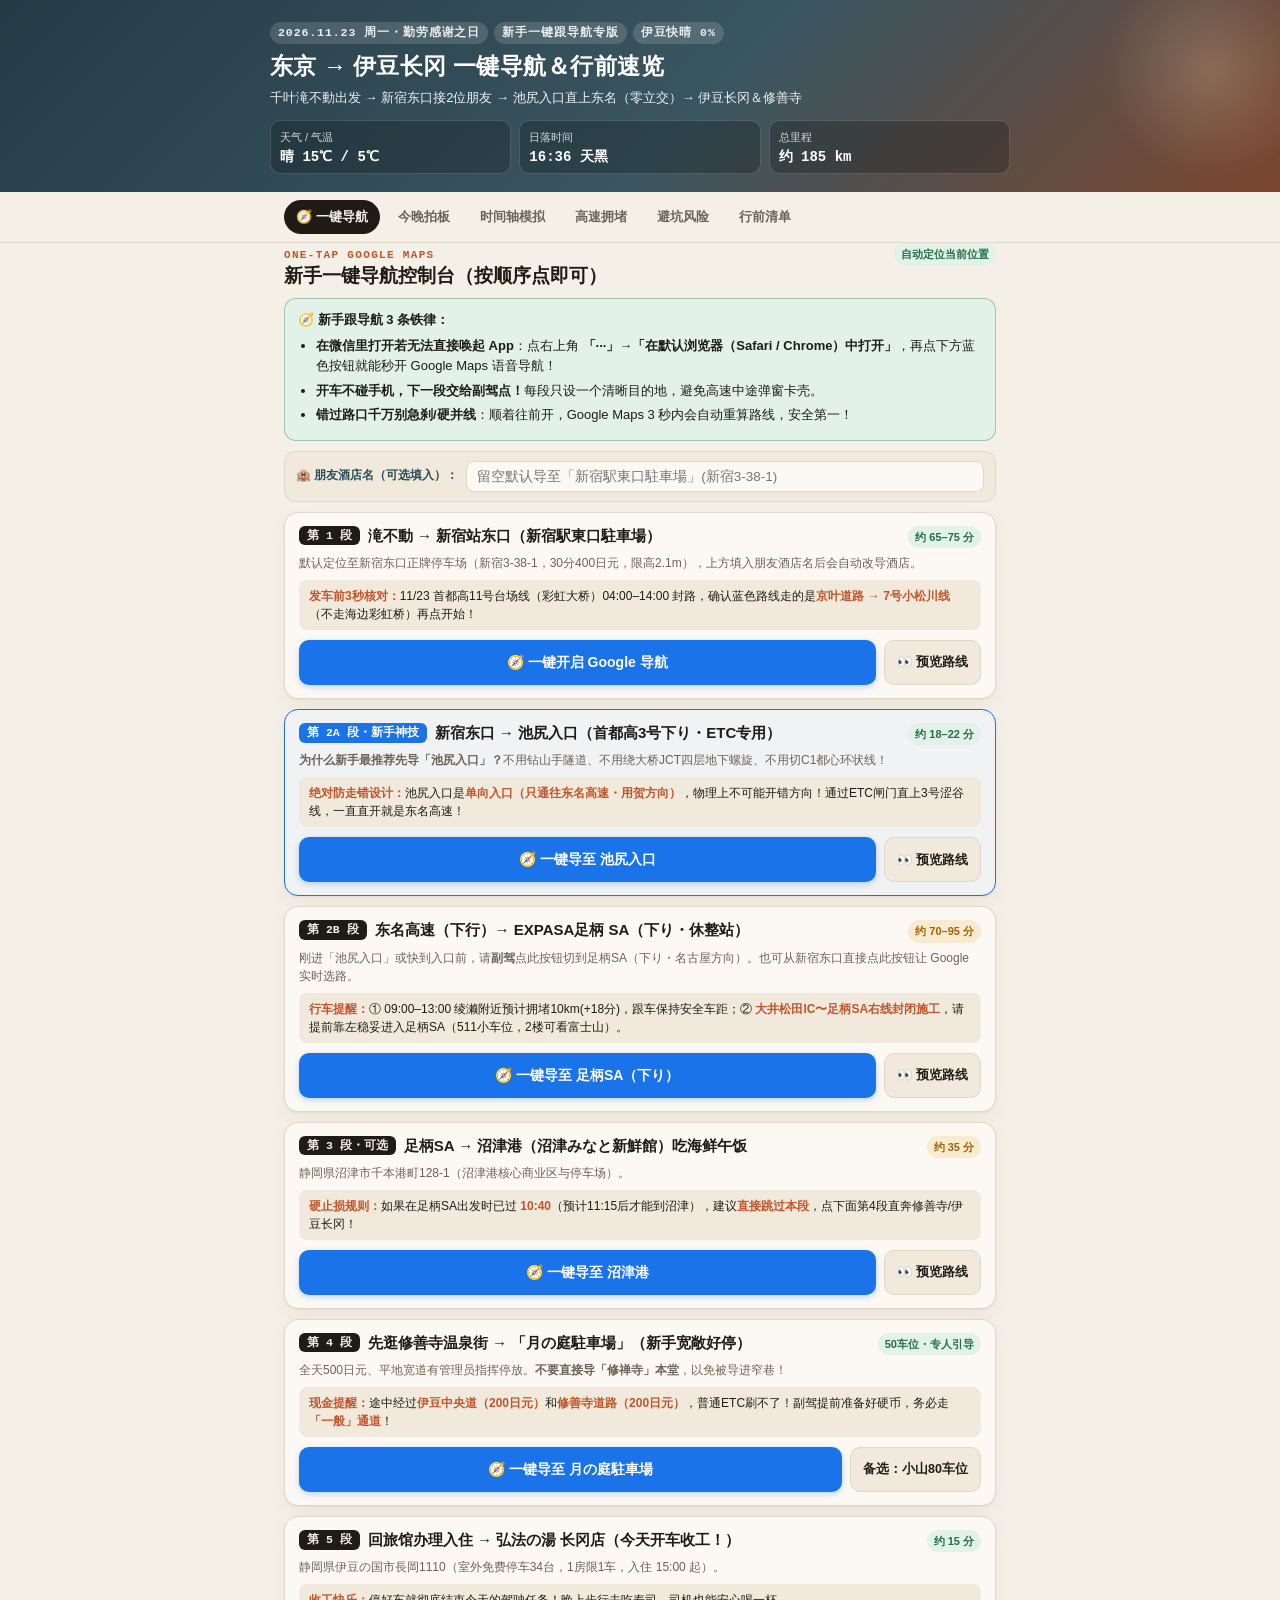
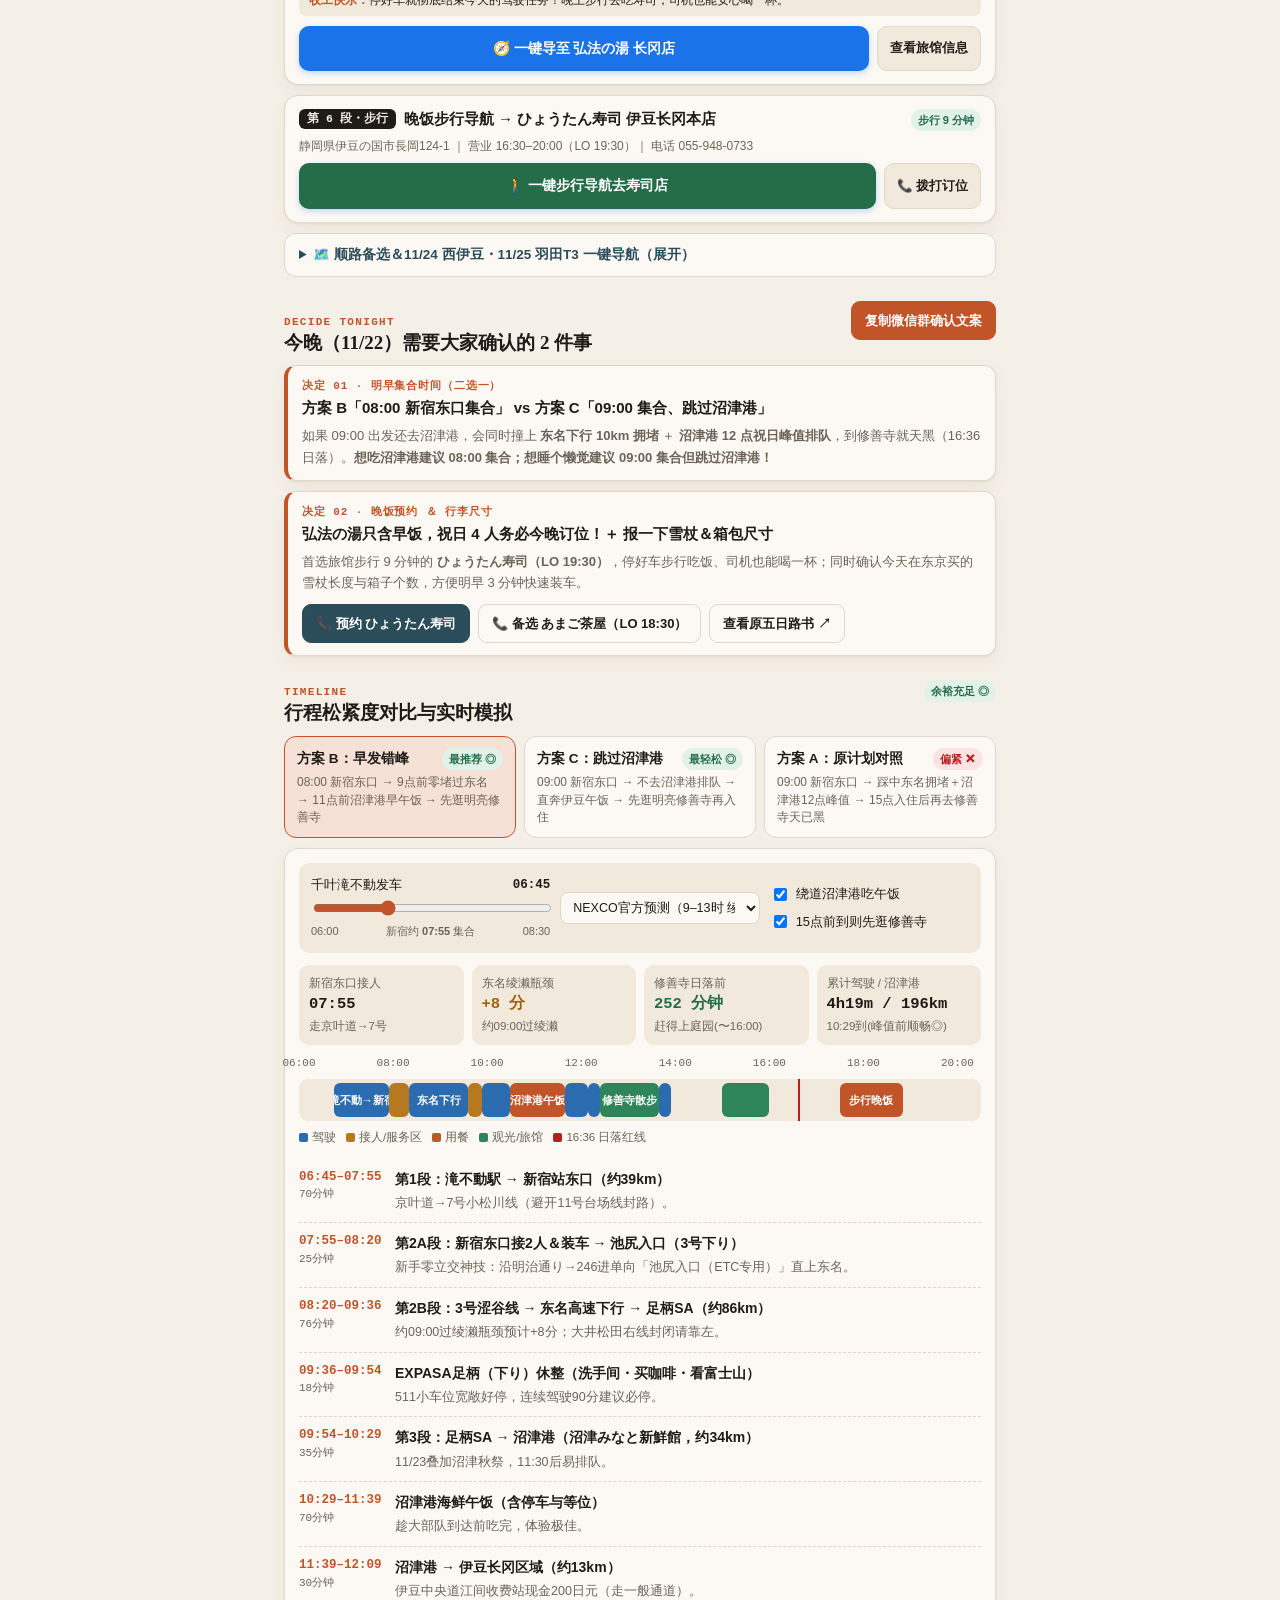
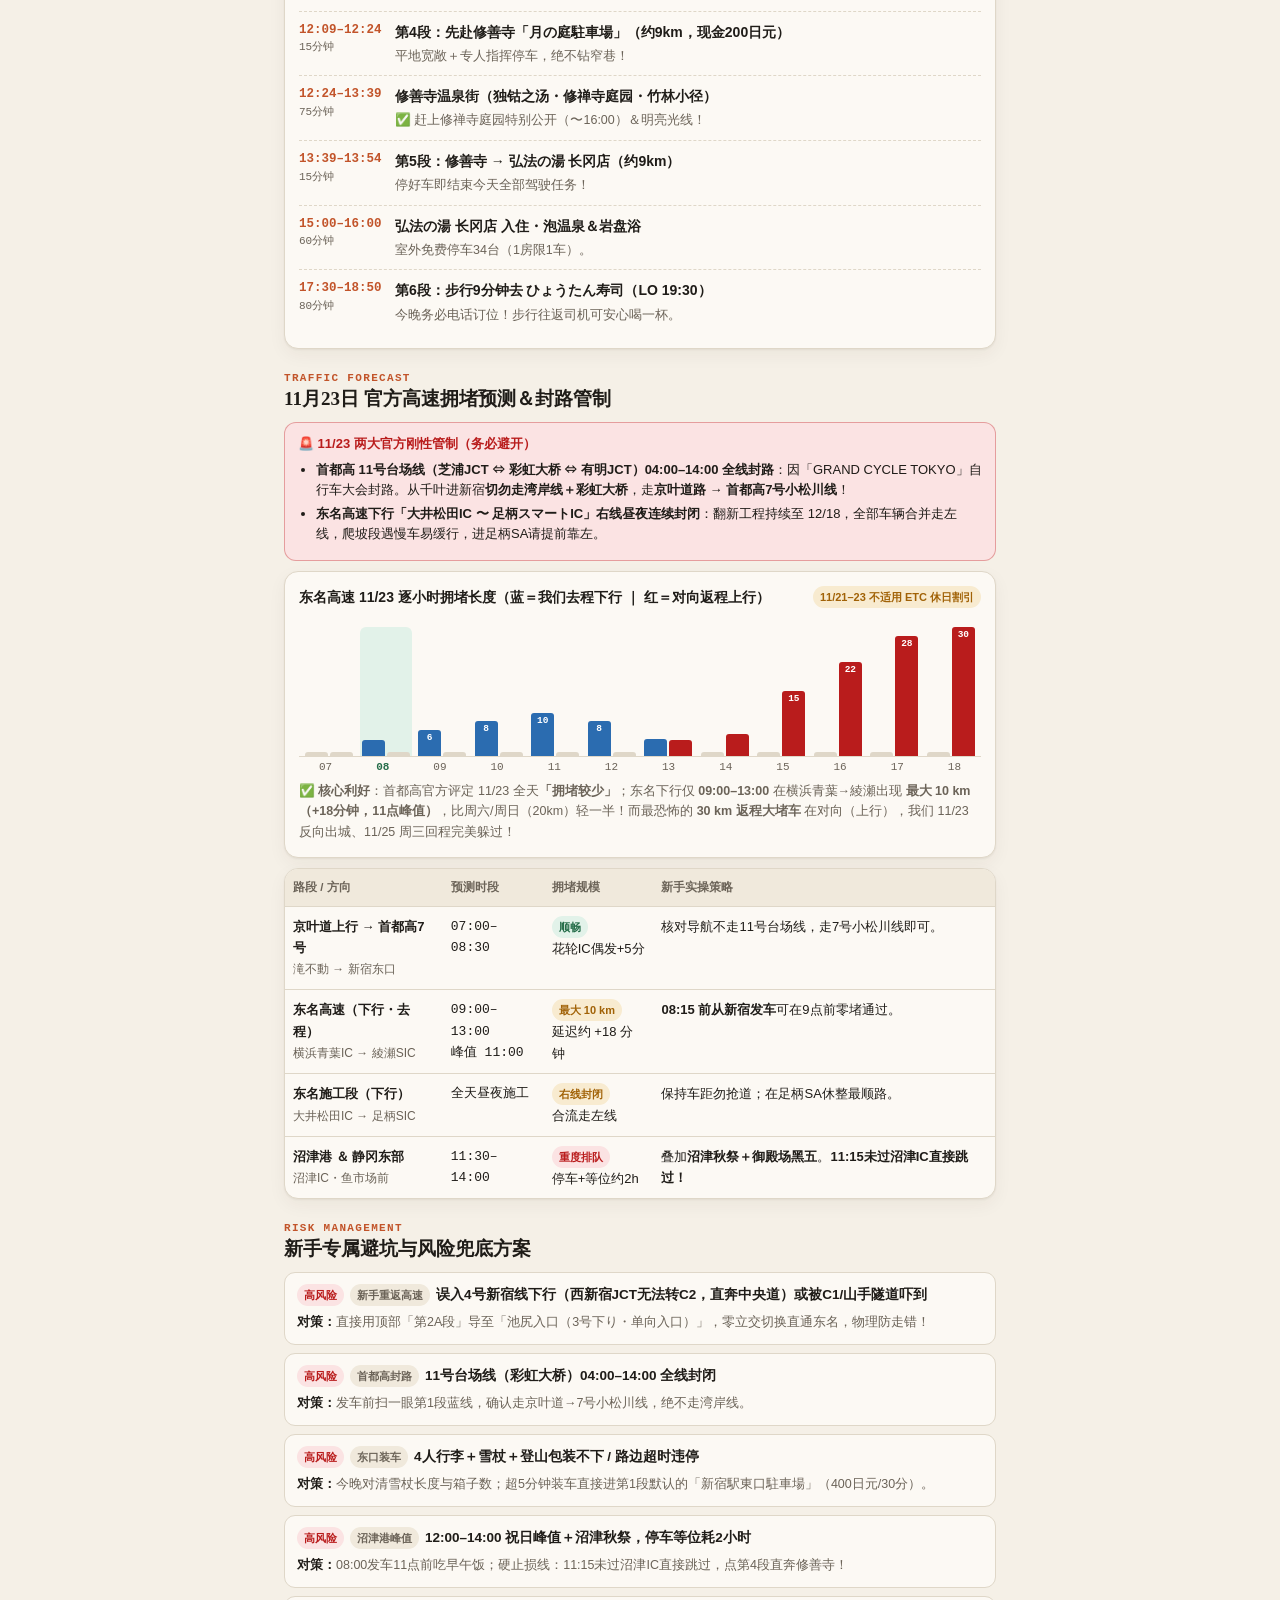
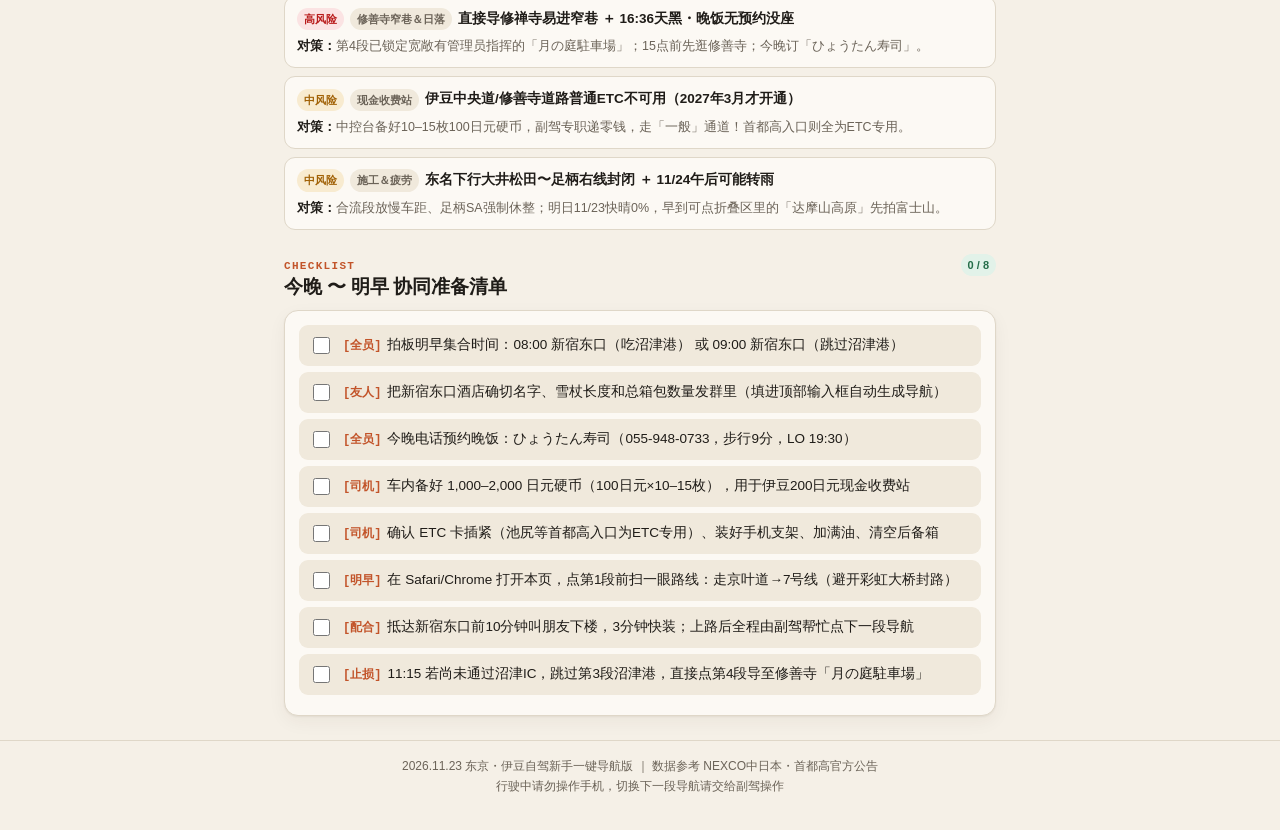
==== index.html @ ba32696e "Set absolute OG URLs for GitHub Pages WeChat link previews" ====
<!doctype html>
<html lang="zh-CN">
<head>
<meta charset="utf-8">
<meta name="viewport" content="width=device-width, initial-scale=1, viewport-fit=cover">
<meta name="robots" content="noindex, nofollow">
<meta name="theme-color" content="#f5f0e7" media="(prefers-color-scheme: light)">
<meta name="theme-color" content="#161513" media="(prefers-color-scheme: dark)">
<title>11/23 伊豆自驾一键导航＆行前速览｜新手跟导航专版</title>
<meta name="description" content="11月23日（周一・祝）千叶→新宿东口接人→伊豆长冈/修善寺。新手按顺序一键唤起Google Maps语音导航，含NEXCO拥堵预测与首都高封路避坑。">
<meta property="og:type" content="website">
<meta property="og:title" content="11/23 伊豆自驾一键导航＆行前速览｜新手专版">
<meta property="og:description" content="按顺序点即可一键启动 Google Maps 导航！含明日快晴0%预报、东名下行拥堵预测、首都高11号线封路预警。">
<meta property="og:image" content="og-cover.png">
<style>
:root{
  --paper:#f5f0e7; --card:#fcf9f4; --card2:#f0e9dc; --ink:#1f1c18; --soft:#6b6358; --line:#dfd7c8;
  --accent:#c2542a; --accent-soft:#f5e1d6; --indigo:#2b4c59; --indigo-soft:#dde8ec;
  --nav:#1a73e8; --nav-dark:#1558b0;
  --ok:#256d49; --ok-bg:#e2f2e9; --warn:#a16207; --warn-bg:#f8ebd0; --err:#b91c1c; --err-bg:#fbe3e3;
  --shadow:0 1px 2px rgba(55,40,18,.06),0 6px 18px rgba(55,40,18,.05);
  --serif:"Noto Serif CJK SC","Songti SC","STSong",Georgia,serif;
  --sans:-apple-system,BlinkMacSystemFont,"PingFang SC","Noto Sans CJK SC","Hiragino Sans GB","Microsoft YaHei",sans-serif;
  --mono:ui-monospace,"SF Mono",Menlo,Consolas,monospace;
}
@media (prefers-color-scheme:dark){
  :root{
    --paper:#151412; --card:#1f1d1a; --card2:#282520; --ink:#ede7db; --soft:#a59d90; --line:#35312b;
    --accent:#e57c52; --accent-soft:#3b271e; --indigo:#8fb7c7; --indigo-soft:#1f2e34;
    --nav:#4a90f2; --nav-dark:#2f74d0;
    --ok:#52b788; --ok-bg:#1b3326; --warn:#e6b655; --warn-bg:#382b12; --err:#f07171; --err-bg:#3a1d1d;
    --shadow:0 2px 10px rgba(0,0,0,.35);
  }
}
*{box-sizing:border-box}
html{scroll-behavior:smooth;-webkit-text-size-adjust:100%}
body{margin:0;background:var(--paper);color:var(--ink);font:15px/1.65 var(--sans);overflow-x:hidden;-webkit-font-smoothing:antialiased}
a{color:var(--accent);text-decoration:none}
button{font:inherit;color:inherit}
.wx-thumb{position:absolute;width:1px;height:1px;opacity:0;pointer-events:none}
.wrap{max-width:740px;margin:0 auto;padding:0 14px}

/* Hero */
.hero{background:linear-gradient(135deg,#243b46 0%,#3a5661 55%,#7c452d 100%);color:#fff;padding:22px 16px 18px;position:relative;overflow:hidden}
.hero::after{content:"";position:absolute;right:-40px;top:-40px;width:220px;height:220px;border-radius:50%;background:radial-gradient(circle,rgba(255,220,185,.22),transparent 70%);pointer-events:none}
.hero .wrap{position:relative;z-index:1;padding:0}
.kicker{font:600 11.5px/1.2 var(--mono);letter-spacing:.08em;opacity:.9;display:flex;flex-wrap:wrap;gap:6px;margin-bottom:8px}
.kicker span{background:rgba(255,255,255,.16);padding:4px 8px;border-radius:99px}
.hero h1{margin:0;font:600 23px/1.28 var(--serif);letter-spacing:.02em}
.hero .sub{margin:7px 0 0;font-size:13px;opacity:.92;line-height:1.5}
.hero-stats{display:grid;grid-template-columns:repeat(3,1fr);gap:8px;margin-top:12px}
.hstat{background:rgba(0,0,0,.22);border:1px solid rgba(255,255,255,.16);border-radius:10px;padding:7px 9px}
.hstat .l{font-size:11px;opacity:.8}
.hstat .v{font:700 14px/1.3 var(--mono);margin-top:2px}

/* Sticky nav */
nav{position:sticky;top:0;z-index:30;background:var(--paper);background:color-mix(in srgb,var(--paper) 92%,transparent);backdrop-filter:blur(10px);-webkit-backdrop-filter:blur(10px);border-bottom:1px solid var(--line)}
nav .wrap{display:flex;gap:6px;overflow-x:auto;padding:8px 14px;scrollbar-width:none}
nav .wrap::-webkit-scrollbar{display:none}
nav a{flex:none;font-size:13px;font-weight:600;color:var(--soft);padding:6px 12px;border-radius:99px;white-space:nowrap}
nav a.on{background:var(--ink);color:var(--paper)}

main{padding:16px 0 40px}
section{margin-bottom:24px;scroll-margin-top:58px}
.sec-head{display:flex;align-items:baseline;justify-content:space-between;gap:8px;margin:0 0 10px;flex-wrap:wrap}
.sec-k{font:700 11px/1 var(--mono);letter-spacing:.12em;color:var(--accent);text-transform:uppercase}
h2{margin:3px 0 0;font:600 19px/1.3 var(--serif)}
.card{background:var(--card);border:1px solid var(--line);border-radius:14px;padding:14px;box-shadow:var(--shadow)}
.card+.card{margin-top:10px}

/* Alert banners */
.alert{border-radius:12px;padding:11px 13px;font-size:13px;border:1px solid;line-height:1.55}
.alert.err{background:var(--err-bg);border-color:color-mix(in srgb,var(--err) 35%,transparent)}
.alert.err b.t{color:var(--err)}
.alert.ok{background:var(--ok-bg);border-color:color-mix(in srgb,var(--ok) 35%,transparent)}
.alert.warn{background:var(--warn-bg);border-color:color-mix(in srgb,var(--warn) 35%,transparent)}
.alert ul{margin:6px 0 0;padding-left:18px}
.alert li{margin:4px 0}

/* Novice Navigation Console */
.hotel-bar{display:flex;gap:8px;align-items:center;background:var(--card2);border:1px solid var(--line);border-radius:11px;padding:9px 11px;margin-bottom:10px;flex-wrap:wrap}
.hotel-bar label{font-size:12px;font-weight:700;color:var(--indigo);white-space:nowrap}
.hotel-bar input{flex:1;min-width:170px;padding:7px 10px;border-radius:8px;border:1px solid var(--line);background:var(--card);color:var(--ink);font-size:13.5px}
.nav-card{background:var(--card);border:1.5px solid var(--line);border-radius:14px;padding:13px 14px;margin-bottom:10px;box-shadow:var(--shadow)}
.nav-card.highlight{border-color:var(--nav);background:color-mix(in srgb,var(--nav) 5%,var(--card))}
.nav-top{display:flex;align-items:flex-start;justify-content:space-between;gap:8px;margin-bottom:6px}
.nav-step{display:inline-flex;align-items:center;justify-content:center;font:700 11.5px/1 var(--mono);padding:4px 8px;border-radius:6px;background:var(--ink);color:var(--paper);flex-shrink:0}
.nav-step.blue{background:var(--nav);color:#fff}
.nav-title{font-weight:700;font-size:15px;line-height:1.35;flex:1}
.nav-meta{font-size:12px;color:var(--soft);margin:2px 0 8px;line-height:1.5}
.nav-tip{font-size:12px;background:var(--card2);border-radius:8px;padding:7px 10px;margin-bottom:10px;color:var(--ink);line-height:1.5}
.nav-tip b{color:var(--accent)}
.nav-actions{display:grid;grid-template-columns:1fr auto;gap:8px}
.gbtn{display:flex;align-items:center;justify-content:center;gap:6px;padding:11px 14px;border-radius:10px;font-size:14px;font-weight:700;background:var(--nav);color:#fff;text-align:center;box-shadow:0 2px 6px rgba(26,115,232,.28)}
.gbtn:active{background:var(--nav-dark)}
.gbtn.walk{background:var(--ok)}
.pview{display:flex;align-items:center;justify-content:center;padding:11px 12px;border-radius:10px;font-size:12.5px;font-weight:600;border:1px solid var(--line);background:var(--card2);color:var(--ink);white-space:nowrap}
details.more-nav{background:var(--card);border:1px solid var(--line);border-radius:12px;padding:10px 14px;margin-top:8px}
details.more-nav summary{font-weight:700;font-size:13.5px;cursor:pointer;color:var(--indigo)}
.mini-nav-list{display:grid;gap:8px;margin-top:10px}
.mini-nav{display:flex;align-items:center;justify-content:space-between;gap:10px;padding:9px 10px;border-radius:9px;background:var(--card2);font-size:13px}
.mini-nav a{flex-shrink:0;padding:6px 11px;border-radius:8px;background:var(--nav);color:#fff;font-size:12px;font-weight:700}

/* Decision box */
.decision-grid{display:grid;gap:10px}
.dec-item{background:var(--card);border:1px solid var(--line);border-left:4px solid var(--accent);border-radius:12px;padding:12px 14px;box-shadow:var(--shadow)}
.dec-item .num{font:700 11px var(--mono);color:var(--accent);letter-spacing:.08em}
.dec-item h3{margin:3px 0 4px;font-size:15px}
.dec-item p{margin:0;font-size:13px;color:var(--soft)}

/* Preset switcher */
.presets{display:grid;grid-template-columns:1fr;gap:8px;margin-bottom:10px}
@media(min-width:600px){.presets{grid-template-columns:repeat(3,1fr)}}
.pbtn{text-align:left;background:var(--card);border:1.5px solid var(--line);border-radius:12px;padding:11px 12px;cursor:pointer;transition:.15s}
.pbtn.on{border-color:var(--accent);background:var(--accent-soft)}
.pbtn .top{display:flex;justify-content:space-between;align-items:center;gap:6px;margin-bottom:4px}
.pbtn .name{font-weight:700;font-size:13.5px}
.tag{display:inline-block;font-size:11px;font-weight:600;padding:2px 7px;border-radius:99px;white-space:nowrap}
.tag.ok{background:var(--ok-bg);color:var(--ok)}
.tag.warn{background:var(--warn-bg);color:var(--warn)}
.tag.err{background:var(--err-bg);color:var(--err)}
.pbtn .desc{font-size:12px;color:var(--soft);line-height:1.45}

/* Controls */
.ctrl{display:grid;grid-template-columns:1fr;gap:10px;padding:12px;background:var(--card2);border-radius:11px;margin-bottom:12px;font-size:13px}
@media(min-width:600px){.ctrl{grid-template-columns:1.2fr 1fr 1fr;align-items:center}}
.ctrl label{display:flex;align-items:center;gap:6px;cursor:pointer}
.ctrl input[type=range]{width:100%;accent-color:var(--accent);margin-top:4px}
.ctrl select{width:100%;padding:7px 8px;border-radius:8px;border:1px solid var(--line);background:var(--card);color:var(--ink);font-size:12.5px}
.ctrl-row{display:flex;justify-content:space-between;align-items:center;font-size:12.5px}
.mono{font-family:var(--mono)}

/* KPI row */
.kpis{display:grid;grid-template-columns:repeat(2,1fr);gap:8px;margin-bottom:12px}
@media(min-width:600px){.kpis{grid-template-columns:repeat(4,1fr)}}
.kpi{background:var(--card2);border-radius:10px;padding:9px 10px}
.kpi .kl{font-size:11.5px;color:var(--soft)}
.kpi .kv{font:700 15.5px/1.3 var(--mono);margin-top:2px}
.kpi .ks{font-size:11.5px;color:var(--soft);margin-top:2px}

/* Gantt */
.gantt-wrap{margin:10px 0 12px}
.gantt-axis{position:relative;height:18px;font:11px var(--mono);color:var(--soft);margin-bottom:4px}
.gantt-track{position:relative;height:42px;border-radius:9px;background:var(--card2);overflow:hidden}
.gseg{position:absolute;top:4px;bottom:4px;border-radius:6px;color:#fff;font-size:11px;font-weight:600;display:flex;align-items:center;justify-content:center;padding:0 4px;white-space:nowrap;overflow:hidden;text-overflow:ellipsis}
.gline{position:absolute;top:0;bottom:0;width:2px;background:var(--err);z-index:5}
.legend{display:flex;flex-wrap:wrap;gap:10px;font-size:11.5px;color:var(--soft);margin-top:7px}
.legend span{display:inline-flex;align-items:center;gap:4px}
.dot{width:9px;height:9px;border-radius:2px;display:inline-block}

/* Timeline list */
.tl{list-style:none;margin:0;padding:0}
.tl li{display:grid;grid-template-columns:86px 1fr;gap:10px;padding:9px 0;border-bottom:1px dashed var(--line)}
.tl li:last-child{border-bottom:0}
.tl .tm{font:600 12.5px/1.5 var(--mono);color:var(--accent)}
.tl .tm i{display:block;font-style:normal;font-size:11px;color:var(--soft);font-weight:400}
.tl .ti{font-weight:600;font-size:14px}
.tl .nt{font-size:12.5px;color:var(--soft);margin-top:2px}

/* Congestion chart */
.cchart{display:grid;grid-template-columns:repeat(12,1fr);gap:4px;align-items:end;height:142px;padding:12px 4px 0;border-bottom:1px solid var(--line)}
.ccol{display:flex;align-items:flex-end;justify-content:center;gap:2px;height:100%;border-radius:6px 6px 0 0;padding:0 1px}
.ccol.best{background:var(--ok-bg)}
.cbar{width:46%;border-radius:3px 3px 0 0;display:flex;align-items:flex-start;justify-content:center;font:700 9.5px var(--mono);color:#fff;padding-top:2px}
.caxis{display:grid;grid-template-columns:repeat(12,1fr);gap:4px;text-align:center;font:11px var(--mono);color:var(--soft);margin-top:4px}

/* Tables */
.tscroll{overflow-x:auto;-webkit-overflow-scrolling:touch}
table{width:100%;border-collapse:collapse;font-size:13px;min-width:480px}
th,td{padding:9px 8px;border-bottom:1px solid var(--line);text-align:left;vertical-align:top}
th{font-size:11.5px;color:var(--soft);font-weight:600;background:var(--card2)}
tr:last-child td{border-bottom:0}

/* Buttons */
.btns{display:flex;flex-wrap:wrap;gap:8px;margin-top:10px}
.btn{display:inline-flex;align-items:center;gap:5px;padding:8px 13px;border-radius:9px;font-size:13px;font-weight:600;border:1px solid var(--line);background:var(--card);color:var(--ink);cursor:pointer}
.btn.pri{background:var(--accent);border-color:var(--accent);color:#fff}
.btn.tel{background:var(--indigo);border-color:var(--indigo);color:#fff}

/* Risk cards */
.risk{border:1px solid var(--line);border-radius:11px;padding:11px 12px;background:var(--card);margin-bottom:8px}
.risk .rh{display:flex;flex-wrap:wrap;align-items:center;gap:6px;margin-bottom:6px}
.risk .rt{font-weight:700;font-size:13.5px}
.risk .rb{font-size:12.5px;color:var(--soft);display:grid;gap:4px}
.risk .rb b{color:var(--ink)}

/* Checklist */
.chk{display:flex;align-items:flex-start;gap:10px;padding:9px 10px;border-radius:9px;background:var(--card2);margin-bottom:6px;cursor:pointer;font-size:13.5px}
.chk input{margin-top:3px;width:17px;height:17px;accent-color:var(--accent);flex:none}
.chk.done span{text-decoration:line-through;color:var(--soft)}

/* Toast */
.toast{position:fixed;left:50%;bottom:24px;transform:translateX(-50%) translateY(20px);background:var(--ink);color:var(--paper);padding:10px 18px;border-radius:99px;font-size:13px;font-weight:600;opacity:0;pointer-events:none;transition:.25s;z-index:99}
.toast.show{opacity:1;transform:translateX(-50%) translateY(0)}

footer{text-align:center;font-size:12px;color:var(--soft);padding:16px 0 36px;border-top:1px solid var(--line)}
</style>
</head>
<body>
<img class="wx-thumb" src="og-cover.png" alt="11/23 伊豆自驾一键导航">

<header class="hero">
  <div class="wrap">
    <div class="kicker">
      <span>2026.11.23 周一・勤劳感谢之日</span>
      <span>新手一键跟导航专版</span>
      <span>伊豆快晴 0%</span>
    </div>
    <h1>东京 → 伊豆长冈 一键导航＆行前速览</h1>
    <p class="sub">千叶滝不動出发 → 新宿东口接2位朋友 → 池尻入口直上东名（零立交）→ 伊豆长冈＆修善寺</p>
    <div class="hero-stats">
      <div class="hstat"><div class="l">天气 / 气温</div><div class="v">晴 15℃ / 5℃</div></div>
      <div class="hstat"><div class="l">日落时间</div><div class="v">16:36 天黑</div></div>
      <div class="hstat"><div class="l">总里程</div><div class="v">约 185 km</div></div>
    </div>
  </div>
</header>

<nav>
  <div class="wrap">
    <a href="#gonav" class="on">🧭 一键导航</a>
    <a href="#decide">今晚拍板</a>
    <a href="#sim">时间轴模拟</a>
    <a href="#traffic">高速拥堵</a>
    <a href="#risks">避坑风险</a>
    <a href="#todo">行前清单</a>
  </div>
</nav>

<main class="wrap">

  <!-- 0. ONE-TAP GOOGLE MAPS NAVIGATION CONSOLE -->
  <section id="gonav">
    <div class="sec-head">
      <div><div class="sec-k">ONE-TAP GOOGLE MAPS</div><h2>新手一键导航控制台（按顺序点即可）</h2></div>
      <span class="tag ok">自动定位当前位置</span>
    </div>

    <div class="alert ok" style="margin-bottom:10px">
      <b>🧭 新手跟导航 3 条铁律：</b>
      <ul>
        <li><b>在微信里打开若无法直接唤起 App</b>：点右上角 <b>「···」→「在默认浏览器（Safari / Chrome）中打开」</b>，再点下方蓝色按钮就能秒开 Google Maps 语音导航！</li>
        <li><b>开车不碰手机，下一段交给副驾点！</b>每段只设一个清晰目的地，避免高速中途弹窗卡壳。</li>
        <li><b>错过路口千万别急刹/硬并线</b>：顺着往前开，Google Maps 3 秒内会自动重算路线，安全第一！</li>
      </ul>
    </div>

    <!-- Custom Hotel Input -->
    <div class="hotel-bar">
      <label for="hotel-input">🏨 朋友酒店名（可选填入）：</label>
      <input id="hotel-input" type="text" placeholder="留空默认导至「新宿駅東口駐車場」(新宿3-38-1)">
    </div>

    <!-- LEG 1 -->
    <div class="nav-card">
      <div class="nav-top">
        <span class="nav-step">第 1 段</span>
        <div class="nav-title" id="leg1-title">滝不動 → 新宿站东口（新宿駅東口駐車場）</div>
        <span class="tag ok">约 65–75 分</span>
      </div>
      <div class="nav-meta">默认定位至新宿东口正牌停车场（新宿3-38-1，30分400日元，限高2.1m），上方填入朋友酒店名后会自动改导酒店。</div>
      <div class="nav-tip"><b>发车前3秒核对：</b>11/23 首都高11号台场线（彩虹大桥）04:00–14:00 封路，确认蓝色路线走的是<b>京叶道路 → 7号小松川线</b>（不走海边彩虹桥）再点开始！</div>
      <div class="nav-actions">
        <a id="leg1-go" class="gbtn" target="_blank" rel="noopener" href="https://www.google.com/maps/dir/?api=1&destination=35.691958,139.701291&travelmode=driving&dir_action=navigate">🧭 一键开启 Google 导航</a>
        <a id="leg1-pre" class="pview" target="_blank" rel="noopener" href="https://www.google.com/maps/dir/?api=1&origin=%E6%BB%9D%E4%B8%8D%E5%8B%95%E9%A7%85&destination=35.691958,139.701291&travelmode=driving">👀 预览路线</a>
      </div>
    </div>

    <!-- LEG 2A (NOVICE ZERO-JCT SECRET WEAPON) -->
    <div class="nav-card highlight">
      <div class="nav-top">
        <span class="nav-step blue">第 2A 段・新手神技</span>
        <div class="nav-title">新宿东口 → 池尻入口（首都高3号下り・ETC专用）</div>
        <span class="tag ok">约 18–22 分</span>
      </div>
      <div class="nav-meta"><b>为什么新手最推荐先导「池尻入口」？</b>不用钻山手隧道、不用绕大桥JCT四层地下螺旋、不用切C1都心环状线！</div>
      <div class="nav-tip"><b>绝对防走错设计：</b>池尻入口是<b>单向入口（只通往东名高速・用贺方向）</b>，物理上不可能开错方向！通过ETC闸门直上3号涩谷线，一直直开就是东名高速！</div>
      <div class="nav-actions">
        <a class="gbtn" target="_blank" rel="noopener" href="https://www.google.com/maps/dir/?api=1&destination=%E6%B1%A0%E5%B0%BB%E5%85%A5%E5%8F%A3+%E9%A6%96%E9%83%BD%E9%AB%98%E9%80%9F3%E5%8F%B7%E6%B8%8B%E8%B0%B7%E7%B7%9A&travelmode=driving&dir_action=navigate">🧭 一键导至 池尻入口</a>
        <a class="pview" target="_blank" rel="noopener" href="https://www.google.com/maps/dir/?api=1&origin=%E6%96%B0%E5%AE%BF%E9%A7%85%E6%9D%B1%E5%8F%A3&destination=%E6%B1%A0%E5%B0%BB%E5%85%A5%E5%8F%A3+%E9%A6%96%E9%83%BD%E9%AB%98%E9%80%9F3%E5%8F%B7%E6%B8%8B%E8%B0%B7%E7%B7%9A&travelmode=driving">👀 预览路线</a>
      </div>
    </div>

    <!-- LEG 2B (ASHIGARA SA DOWNBOUND) -->
    <div class="nav-card">
      <div class="nav-top">
        <span class="nav-step">第 2B 段</span>
        <div class="nav-title">东名高速（下行）→ EXPASA足柄 SA（下り・休整站）</div>
        <span class="tag warn">约 70–95 分</span>
      </div>
      <div class="nav-meta">刚进「池尻入口」或快到入口前，请<b>副驾</b>点此按钮切到足柄SA（下り・名古屋方向）。也可从新宿东口直接点此按钮让 Google 实时选路。</div>
      <div class="nav-tip"><b>行车提醒：</b>① 09:00–13:00 绫濑附近预计拥堵10km(+18分)，跟车保持安全车距；② <b>大井松田IC〜足柄SA右线封闭施工</b>，请提前靠左稳妥进入足柄SA（511小车位，2楼可看富士山）。</div>
      <div class="nav-actions">
        <a class="gbtn" target="_blank" rel="noopener" href="https://www.google.com/maps/dir/?api=1&destination=EXPASA%E8%B6%B3%E6%9F%84+%E4%B8%8B%E3%82%8A+%E9%9D%99%E5%B2%A1%E7%9C%8C%E9%A7%BF%E6%9D%B1%E9%83%A1%E5%B0%8F%E5%B1%B1%E7%94%BA%E6%A1%91%E6%9C%A8603-18&travelmode=driving&dir_action=navigate">🧭 一键导至 足柄SA（下り）</a>
        <a class="pview" target="_blank" rel="noopener" href="https://www.google.com/maps/dir/?api=1&origin=%E6%B1%A0%E5%B0%BB%E5%85%A5%E5%8F%A3&destination=EXPASA%E8%B6%B3%E6%9F%84+%E4%B8%8B%E3%82%8A+%E9%9D%99%E5%B2%A1%E7%9C%8C%E9%A7%BF%E6%9D%B1%E9%83%A1%E5%B0%8F%E5%B1%B1%E7%94%BA%E6%A1%91%E6%9C%A8603-18&travelmode=driving">👀 预览路线</a>
      </div>
    </div>

    <!-- LEG 3 (OPTIONAL NUMAZU PORT) -->
    <div class="nav-card">
      <div class="nav-top">
        <span class="nav-step">第 3 段・可选</span>
        <div class="nav-title">足柄SA → 沼津港（沼津みなと新鮮館）吃海鲜午饭</div>
        <span class="tag warn">约 35 分</span>
      </div>
      <div class="nav-meta">静岡県沼津市千本港町128-1（沼津港核心商业区与停车场）。</div>
      <div class="nav-tip"><b>硬止损规则：</b>如果在足柄SA出发时已过 <b>10:40</b>（预计11:15后才能到沼津），建议<b>直接跳过本段</b>，点下面第4段直奔修善寺/伊豆长冈！</div>
      <div class="nav-actions">
        <a class="gbtn" target="_blank" rel="noopener" href="https://www.google.com/maps/dir/?api=1&destination=%E6%B2%BC%E6%B4%A5%E3%81%BF%E3%81%AA%E3%81%A8%E6%96%B0%E9%AE%AE%E9%A4%A8+%E9%9D%99%E5%B2%A1%E7%9C%8C%E6%B2%BC%E6%B4%A5%E5%B8%82%E5%8D%83%E6%9C%AC%E6%B8%AF%E7%94%BA128-1&travelmode=driving&dir_action=navigate">🧭 一键导至 沼津港</a>
        <a class="pview" target="_blank" rel="noopener" href="https://www.google.com/maps/dir/?api=1&origin=EXPASA%E8%B6%B3%E6%9F%84+%E4%B8%8B%E3%82%8A&destination=%E6%B2%BC%E6%B4%A5%E3%81%BF%E3%81%AA%E3%81%A8%E6%96%B0%E9%AE%AE%E9%A4%A8&travelmode=driving">👀 预览路线</a>
      </div>
    </div>

    <!-- LEG 4 (SHUZENJI EASY PARKING) -->
    <div class="nav-card">
      <div class="nav-top">
        <span class="nav-step">第 4 段</span>
        <div class="nav-title">先逛修善寺温泉街 → 「月の庭駐車場」（新手宽敞好停）</div>
        <span class="tag ok">50车位・专人引导</span>
      </div>
      <div class="nav-meta">全天500日元、平地宽道有管理员指挥停放。<b>不要直接导「修禅寺」本堂</b>，以免被导进窄巷！</div>
      <div class="nav-tip"><b>现金提醒：</b>途中经过<b>伊豆中央道（200日元）</b>和<b>修善寺道路（200日元）</b>，普通ETC刷不了！副驾提前准备好硬币，务必走<b>「一般」通道</b>！</div>
      <div class="nav-actions">
        <a class="gbtn" target="_blank" rel="noopener" href="https://www.google.com/maps/dir/?api=1&destination=%E6%9C%88%E3%81%AE%E5%BA%AD%E9%A7%90%E8%BB%8A%E5%A0%B4+%E4%BF%AE%E5%96%84%E5%AF%BA&travelmode=driving&dir_action=navigate">🧭 一键导至 月の庭駐車場</a>
        <a class="pview" target="_blank" rel="noopener" href="https://www.google.com/maps/dir/?api=1&destination=%E5%B0%8F%E5%B1%B1%E9%A7%90%E8%BB%8A%E5%A0%B4+%E4%BF%AE%E5%96%84%E5%AF%BA&travelmode=driving&dir_action=navigate">备选：小山80车位</a>
      </div>
    </div>

    <!-- LEG 5 (INN CHECK-IN) -->
    <div class="nav-card">
      <div class="nav-top">
        <span class="nav-step">第 5 段</span>
        <div class="nav-title">回旅馆办理入住 → 弘法の湯 长冈店（今天开车收工！）</div>
        <span class="tag ok">约 15 分</span>
      </div>
      <div class="nav-meta">静岡県伊豆の国市長岡1110（室外免费停车34台，1房限1车，入住 15:00 起）。</div>
      <div class="nav-tip"><b>收工快乐：</b>停好车就彻底结束今天的驾驶任务！晚上步行去吃寿司，司机也能安心喝一杯。</div>
      <div class="nav-actions">
        <a class="gbtn" target="_blank" rel="noopener" href="https://www.google.com/maps/dir/?api=1&destination=35.03003,138.93376&travelmode=driving&dir_action=navigate">🧭 一键导至 弘法の湯 长冈店</a>
        <a class="pview" target="_blank" rel="noopener" href="https://www.google.com/maps/search/?api=1&query=%E5%BC%98%E6%B3%95%E3%81%AE%E6%B9%AF+%E9%95%B7%E5%B2%A1%E5%BA%97">查看旅馆信息</a>
      </div>
    </div>

    <!-- LEG 6 (WALK TO DINNER) -->
    <div class="nav-card">
      <div class="nav-top">
        <span class="nav-step">第 6 段・步行</span>
        <div class="nav-title">晚饭步行导航 → ひょうたん寿司 伊豆长冈本店</div>
        <span class="tag ok">步行 9 分钟</span>
      </div>
      <div class="nav-meta">静岡県伊豆の国市長岡124-1 ｜ 营业 16:30–20:00（LO 19:30）｜ 电话 055-948-0733</div>
      <div class="nav-actions">
        <a class="gbtn walk" target="_blank" rel="noopener" href="https://www.google.com/maps/dir/?api=1&destination=%E3%81%B2%E3%82%87%E3%81%86%E3%81%9F%E3%82%93%E5%AF%BF%E5%8F%B8+%E4%BC%8A%E8%B1%86%E9%95%B7%E5%B2%A1&travelmode=walking&dir_action=navigate">🚶 一键步行导航去寿司店</a>
        <a class="pview" href="tel:055-948-0733">📞 拨打订位</a>
      </div>
    </div>

    <!-- BONUS: DARUMA / DAY 4 / DAY 5 -->
    <details class="more-nav">
      <summary>🗺️ 顺路备选＆11/24 西伊豆・11/25 羽田T3 一键导航（展开）</summary>
      <div class="mini-nav-list">
        <div class="mini-nav">
          <div><b>达摩山高原展望台（富士山绝景）</b><br><span style="font-size:11.5px;color:var(--soft)">11/23快晴0%，若13:30前到伊豆可顺路先冲</span></div>
          <a target="_blank" rel="noopener" href="https://www.google.com/maps/dir/?api=1&destination=34.97573,138.85103&travelmode=driving&dir_action=navigate">一键导航</a>
        </div>
        <div class="mini-nav">
          <div><b>あまご茶屋 修善寺温泉店（备选晚餐）</b><br><span style="font-size:11.5px;color:var(--soft)">山葵定食・11:00–19:00（LO 18:30）</span></div>
          <a target="_blank" rel="noopener" href="https://www.google.com/maps/dir/?api=1&destination=%E3%81%82%E3%81%BE%E3%81%94%E8%8C%B6%E5%B1%8B+%E4%BF%AE%E5%96%84%E5%AF%BA&travelmode=driving&dir_action=navigate">一键导航</a>
        </div>
        <div class="mini-nav">
          <div><b>11/24 黄金崎公园（西伊豆晴天）</b><br><span style="font-size:11.5px;color:var(--soft)">免费停车120台・断崖与富士山</span></div>
          <a target="_blank" rel="noopener" href="https://www.google.com/maps/dir/?api=1&destination=34.84164,138.76154&travelmode=driving&dir_action=navigate">一键导航</a>
        </div>
        <div class="mini-nav">
          <div><b>11/24 堂岛・天窗洞（西伊豆晴天）</b><br><span style="font-size:11.5px;color:var(--soft)">免费停车500台・最晚15:00返程避夜路</span></div>
          <a target="_blank" rel="noopener" href="https://www.google.com/maps/dir/?api=1&destination=34.78271,138.76609&travelmode=driving&dir_action=navigate">一键导航</a>
        </div>
        <div class="mini-nav">
          <div><b>11/25 羽田机场第3航站楼（送机返程）</b><br><span style="font-size:11.5px;color:var(--soft)">10:00–10:30 出发，约2小时5分</span></div>
          <a target="_blank" rel="noopener" href="https://www.google.com/maps/dir/?api=1&destination=%E7%BE%BD%E7%94%B0%E7%A9%BA%E6%B8%AF%E7%AC%AC3%E3%82%BF%E3%83%BC%E3%83%9F%E3%83%8A%E3%83%AB&travelmode=driving&dir_action=navigate">一键导航</a>
        </div>
      </div>
    </details>
  </section>

  <!-- 1. TONIGHT DECISIONS -->
  <section id="decide">
    <div class="sec-head">
      <div><div class="sec-k">DECIDE TONIGHT</div><h2>今晚（11/22）需要大家确认的 2 件事</h2></div>
      <button class="btn pri" id="copy-wx-btn" type="button">复制微信群确认文案</button>
    </div>
    <div class="decision-grid">
      <div class="dec-item">
        <div class="num">决定 01 · 明早集合时间（二选一）</div>
        <h3>方案 B「08:00 新宿东口集合」 vs 方案 C「09:00 集合、跳过沼津港」</h3>
        <p>如果 09:00 出发还去沼津港，会同时撞上 <b>东名下行 10km 拥堵</b> ＋ <b>沼津港 12 点祝日峰值排队</b>，到修善寺就天黑（16:36日落）。<b>想吃沼津港建议 08:00 集合；想睡个懒觉建议 09:00 集合但跳过沼津港！</b></p>
      </div>
      <div class="dec-item">
        <div class="num">决定 02 · 晚饭预约 ＆ 行李尺寸</div>
        <h3>弘法の湯只含早饭，祝日 4 人务必今晚订位！＋ 报一下雪杖＆箱包尺寸</h3>
        <p>首选旅馆步行 9 分钟的 <b>ひょうたん寿司（LO 19:30）</b>，停好车步行吃饭、司机也能喝一杯；同时确认今天在东京买的雪杖长度与箱子个数，方便明早 3 分钟快速装车。</p>
        <div class="btns">
          <a class="btn tel" href="tel:055-948-0733">📞 预约 ひょうたん寿司</a>
          <a class="btn" href="tel:0558-73-2388">📞 备选 あまご茶屋（LO 18:30）</a>
          <a class="btn" target="_blank" rel="noopener" href="https://japan2026.guox.in/#d23">查看原五日路书 ↗</a>
        </div>
      </div>
    </div>
  </section>

  <!-- 2. SCHEDULE SIMULATOR -->
  <section id="sim">
    <div class="sec-head">
      <div><div class="sec-k">TIMELINE</div><h2>行程松紧度对比与实时模拟</h2></div>
      <span id="verdict-pill" class="tag ok">余裕充足 ◎</span>
    </div>

    <div class="presets">
      <button class="pbtn on" data-preset="planB" type="button">
        <div class="top"><span class="name">方案 B：早发错峰</span><span class="tag ok">最推荐 ◎</span></div>
        <div class="desc">08:00 新宿东口 → 9点前零堵过东名 → 11点前沼津港早午饭 → 先逛明亮修善寺</div>
      </button>
      <button class="pbtn" data-preset="planC" type="button">
        <div class="top"><span class="name">方案 C：跳过沼津港</span><span class="tag ok">最轻松 ◎</span></div>
        <div class="desc">09:00 新宿东口 → 不去沼津港排队 → 直奔伊豆午饭 → 先逛明亮修善寺再入住</div>
      </button>
      <button class="pbtn" data-preset="planA" type="button">
        <div class="top"><span class="name">方案 A：原计划对照</span><span class="tag err">偏紧 ✕</span></div>
        <div class="desc">09:00 新宿东口 → 踩中东名拥堵＋沼津港12点峰值 → 15点入住后再去修善寺天已黑</div>
      </button>
    </div>

    <div class="card">
      <div class="ctrl">
        <div>
          <div class="ctrl-row"><span>千叶滝不動发车</span><b id="dep-out" class="mono">06:45</b></div>
          <input id="dep-slider" type="range" min="360" max="510" step="15" value="405">
          <div class="ctrl-row" style="font-size:11px;color:var(--soft)"><span>06:00</span><span>新宿约 <b id="sjk-hint">07:55</b> 集合</span><span>08:30</span></div>
        </div>
        <div>
          <select id="traffic-mode">
            <option value="nexco" selected>NEXCO官方预测（9–13时 绫濑+18分）</option>
            <option value="smooth">超顺畅（全线 +0分）</option>
            <option value="accident">叠加事故/施工缓行（额外 +30分）</option>
          </select>
        </div>
        <div style="display:grid;gap:6px">
          <label><input id="opt-numazu" type="checkbox" checked> 绕道沼津港吃午饭</label>
          <label><input id="opt-first" type="checkbox" checked> 15点前到则先逛修善寺</label>
        </div>
      </div>

      <div class="kpis">
        <div class="kpi"><div class="kl">新宿东口接人</div><div id="k-sjk" class="kv">--:--</div><div class="ks">走京叶道→7号</div></div>
        <div class="kpi"><div class="kl">东名绫濑瓶颈</div><div id="k-tomei" class="kv">--</div><div id="k-tomei-s" class="ks">--</div></div>
        <div class="kpi"><div class="kl">修善寺日落前</div><div id="k-light" class="kv">--</div><div id="k-garden" class="ks">--</div></div>
        <div class="kpi"><div class="kl">累计驾驶 / 沼津港</div><div id="k-drv" class="kv">--</div><div id="k-num" class="ks">--</div></div>
      </div>

      <div class="gantt-wrap">
        <div class="gantt-axis" id="g-axis"></div>
        <div class="gantt-track" id="g-track"></div>
        <div class="legend">
          <span><i class="dot" style="background:#2b6cb0"></i>驾驶</span>
          <span><i class="dot" style="background:#b7791f"></i>接人/服务区</span>
          <span><i class="dot" style="background:#c2542a"></i>用餐</span>
          <span><i class="dot" style="background:#2f855a"></i>观光/旅馆</span>
          <span><i class="dot" style="background:#b91c1c"></i>16:36 日落红线</span>
        </div>
      </div>

      <ul class="tl" id="tl-list"></ul>
    </div>
  </section>

  <!-- 3. HIGHWAY CONGESTION -->
  <section id="traffic">
    <div class="sec-head">
      <div><div class="sec-k">TRAFFIC FORECAST</div><h2>11月23日 官方高速拥堵预测＆封路管制</h2></div>
    </div>

    <div class="alert err" style="margin-bottom:10px">
      <b class="t">🚨 11/23 两大官方刚性管制（务必避开）</b>
      <ul>
        <li><b>首都高 11号台场线（芝浦JCT ⇔ 彩虹大桥 ⇔ 有明JCT）04:00–14:00 全线封路</b>：因「GRAND CYCLE TOKYO」自行车大会封路。从千叶进新宿<b>切勿走湾岸线＋彩虹大桥</b>，走<b>京叶道路 → 首都高7号小松川线</b>！</li>
        <li><b>东名高速下行「大井松田IC 〜 足柄スマートIC」右线昼夜连续封闭</b>：翻新工程持续至 12/18，全部车辆合并走左线，爬坡段遇慢车易缓行，进足柄SA请提前靠左。</li>
      </ul>
    </div>

    <div class="card">
      <div style="display:flex;justify-content:space-between;align-items:center;flex-wrap:wrap;gap:6px;margin-bottom:6px">
        <b style="font-size:14px">东名高速 11/23 逐小时拥堵长度（蓝＝我们去程下行 ｜ 红＝对向返程上行）</b>
        <span class="tag warn">11/21–23 不适用 ETC 休日割引</span>
      </div>
      <div class="cchart" id="c-chart"></div>
      <div class="caxis" id="c-axis"></div>
      <p style="margin:8px 0 0;font-size:12.5px;color:var(--soft)">
        ✅ <b>核心利好</b>：首都高官方评定 11/23 全天<b>「拥堵较少」</b>；东名下行仅 <b>09:00–13:00</b> 在横浜青葉→綾瀬出现 <b>最大 10 km（+18分钟，11点峰值）</b>，比周六/周日（20km）轻一半！而最恐怖的 <b>30 km 返程大堵车</b> 在对向（上行），我们 11/23 反向出城、11/25 周三回程完美躲过！
      </p>
    </div>

    <div class="card" style="padding:0;overflow:hidden">
      <div class="tscroll">
        <table>
          <thead>
            <tr><th>路段 / 方向</th><th>预测时段</th><th>拥堵规模</th><th>新手实操策略</th></tr>
          </thead>
          <tbody>
            <tr>
              <td><b>京叶道上行 → 首都高7号</b><br><span style="color:var(--soft);font-size:12px">滝不動 → 新宿东口</span></td>
              <td class="mono">07:00–08:30</td>
              <td><span class="tag ok">顺畅</span><br>花轮IC偶发+5分</td>
              <td>核对导航不走11号台场线，走7号小松川线即可。</td>
            </tr>
            <tr>
              <td><b>东名高速（下行・去程）</b><br><span style="color:var(--soft);font-size:12px">横浜青葉IC → 綾瀬SIC</span></td>
              <td class="mono">09:00–13:00<br>峰值 11:00</td>
              <td><span class="tag warn">最大 10 km</span><br>延迟约 +18 分钟</td>
              <td><b>08:15 前从新宿发车</b>可在9点前零堵通过。</td>
            </tr>
            <tr>
              <td><b>东名施工段（下行）</b><br><span style="color:var(--soft);font-size:12px">大井松田IC → 足柄SIC</span></td>
              <td class="mono">全天昼夜施工</td>
              <td><span class="tag warn">右线封闭</span><br>合流走左线</td>
              <td>保持车距勿抢道；在足柄SA休整最顺路。</td>
            </tr>
            <tr>
              <td><b>沼津港 ＆ 静冈东部</b><br><span style="color:var(--soft);font-size:12px">沼津IC・鱼市场前</span></td>
              <td class="mono">11:30–14:00</td>
              <td><span class="tag err">重度排队</span><br>停车+等位约2h</td>
              <td>叠加<b>沼津秋祭＋御殿场黑五</b>。<b>11:15未过沼津IC直接跳过！</b></td>
            </tr>
          </tbody>
        </table>
      </div>
    </div>
  </section>

  <!-- 4. RISKS -->
  <section id="risks">
    <div class="sec-head">
      <div><div class="sec-k">RISK MANAGEMENT</div><h2>新手专属避坑与风险兜底方案</h2></div>
    </div>
    <div id="risk-wrap"></div>
  </section>

  <!-- 5. CHECKLIST -->
  <section id="todo">
    <div class="sec-head">
      <div><div class="sec-k">CHECKLIST</div><h2>今晚 〜 明早 协同准备清单</h2></div>
      <span id="chk-stat" class="tag ok">0 / 8</span>
    </div>
    <div class="card" id="chk-wrap"></div>
  </section>

</main>

<footer>
  <div class="wrap">
    2026.11.23 东京・伊豆自驾新手一键导航版 ｜ 数据参考 NEXCO中日本・首都高官方公告<br>
    行驶中请勿操作手机，切换下一段导航请交给副驾操作
  </div>
</footer>

<div id="toast" class="toast">已复制微信群确认文案，去粘贴吧！</div>

<script>
const CONGESTION = [
  {h:'07时',d:0,u:0},{h:'08时',d:2,u:0},{h:'09时',d:6,u:0},{h:'10时',d:8,u:0},
  {h:'11时',d:10,u:0},{h:'12时',d:8,u:0},{h:'13时',d:4,u:2},{h:'14时',d:0,u:5},
  {h:'15时',d:0,u:15},{h:'16时',d:0,u:22},{h:'17时',d:0,u:28},{h:'18时',d:0,u:30}
];

const RISKS = [
  {lvl:'err',tag:'高风险',cat:'新手重返高速',t:'误入4号新宿线下行（西新宿JCT无法转C2，直奔中央道）或被C1/山手隧道吓到',p:'直接用顶部「第2A段」导至「池尻入口（3号下り・单向入口）」，零立交切换直通东名，物理防走错！'},
  {lvl:'err',tag:'高风险',cat:'首都高封路',t:'11号台场线（彩虹大桥）04:00–14:00 全线封闭',p:'发车前扫一眼第1段蓝线，确认走京叶道→7号小松川线，绝不走湾岸线。'},
  {lvl:'err',tag:'高风险',cat:'东口装车',t:'4人行李＋雪杖＋登山包装不下 / 路边超时违停',p:'今晚对清雪杖长度与箱子数；超5分钟装车直接进第1段默认的「新宿駅東口駐車場」（400日元/30分）。'},
  {lvl:'err',tag:'高风险',cat:'沼津港峰值',t:'12:00–14:00 祝日峰值＋沼津秋祭，停车等位耗2小时',p:'08:00发车11点前吃早午饭；硬止损线：11:15未过沼津IC直接跳过，点第4段直奔修善寺！'},
  {lvl:'err',tag:'高风险',cat:'修善寺窄巷＆日落',t:'直接导修禅寺易进窄巷 ＋ 16:36天黑・晚饭无预约没座',p:'第4段已锁定宽敞有管理员指挥的「月の庭駐車場」；15点前先逛修善寺；今晚订「ひょうたん寿司」。'},
  {lvl:'warn',tag:'中风险',cat:'现金收费站',t:'伊豆中央道/修善寺道路普通ETC不可用（2027年3月才开通）',p:'中控台备好10–15枚100日元硬币，副驾专职递零钱，走「一般」通道！首都高入口则全为ETC专用。'},
  {lvl:'warn',tag:'中风险',cat:'施工＆疲劳',t:'东名下行大井松田〜足柄右线封闭 ＋ 11/24午后可能转雨',p:'合流段放慢车距、足柄SA强制休整；明日11/23快晴0%，早到可点折叠区里的「达摩山高原」先拍富士山。'}
];

const TODOS = [
  {id:'t1',who:'全员',tx:'拍板明早集合时间：08:00 新宿东口（吃沼津港） 或 09:00 新宿东口（跳过沼津港）'},
  {id:'t2',who:'友人',tx:'把新宿东口酒店确切名字、雪杖长度和总箱包数量发群里（填进顶部输入框自动生成导航）'},
  {id:'t3',who:'全员',tx:'今晚电话预约晚饭：ひょうたん寿司（055-948-0733，步行9分，LO 19:30）'},
  {id:'t4',who:'司机',tx:'车内备好 1,000–2,000 日元硬币（100日元×10–15枚），用于伊豆200日元现金收费站'},
  {id:'t5',who:'司机',tx:'确认 ETC 卡插紧（池尻等首都高入口为ETC专用）、装好手机支架、加满油、清空后备箱'},
  {id:'t6',who:'明早',tx:'在 Safari/Chrome 打开本页，点第1段前扫一眼路线：走京叶道→7号线（避开彩虹大桥封路）'},
  {id:'t7',who:'配合',tx:'抵达新宿东口前10分钟叫朋友下楼，3分钟快装；上路后全程由副驾帮忙点下一段导航'},
  {id:'t8',who:'止损',tx:'11:15 若尚未通过沼津IC，跳过第3段沼津港，直接点第4段导至修善寺「月の庭駐車場」'}
];

const fmt = m => `${String(Math.floor(m/60)).padStart(2,'0')}:${String(Math.round(m%60)).padStart(2,'0')}`;

// Hotel input live updater for Step 1 Google Maps link
const hotelInput = document.getElementById('hotel-input');
function updateHotelNav(){
  const val = hotelInput.value.trim();
  const enc = encodeURIComponent;
  const go = document.getElementById('leg1-go');
  const pre = document.getElementById('leg1-pre');
  const title = document.getElementById('leg1-title');
  if(val){
    const dest = enc(val + ' 新宿');
    go.href = `https://www.google.com/maps/dir/?api=1&destination=${dest}&travelmode=driving&dir_action=navigate`;
    pre.href = `https://www.google.com/maps/dir/?api=1&origin=${enc('滝不動駅')}&destination=${dest}&travelmode=driving`;
    title.textContent = `滝不動 → ${val}（新宿东口）`;
  } else {
    go.href = 'https://www.google.com/maps/dir/?api=1&destination=35.691958,139.701291&travelmode=driving&dir_action=navigate';
    pre.href = 'https://www.google.com/maps/dir/?api=1&origin=%E6%BB%9D%E4%B8%8D%E5%8B%95%E9%A7%85&destination=35.691958,139.701291&travelmode=driving';
    title.textContent = '滝不動 → 新宿站东口（新宿駅東口駐車場）';
  }
}
hotelInput.addEventListener('input', updateHotelNav);

function ayaseDelay(passMin, mode){
  if(mode==='smooth') return 0;
  let b = 0;
  if(passMin>=540 && passMin<=780) b = Math.max(8, Math.round(18 - Math.abs(passMin-660)/120*10));
  else if(passMin>=520 && passMin<540) b = 4;
  return mode==='accident' ? b+30 : b;
}

function runSim(){
  const dep = +document.getElementById('dep-slider').value;
  const mode = document.getElementById('traffic-mode').value;
  const useNum = document.getElementById('opt-numazu').checked;
  const szFirst = document.getElementById('opt-first').checked;
  document.getElementById('dep-out').textContent = fmt(dep);

  const list = [];
  let t = dep, drv = 0, km = 0;

  list.push({s:t,d:70,tp:'d',lb:'滝不動→新宿',ti:'第1段：滝不動駅 → 新宿站东口（约39km）',nt:'京叶道→7号小松川线（避开11号台场线封路）。'});
  t+=70; drv+=70; km+=39;
  const sjk = t;
  document.getElementById('sjk-hint').textContent = fmt(sjk);

  list.push({s:t,d:25,tp:'r',lb:'东口接人→池尻',ti:'第2A段：新宿东口接2人＆装车 → 池尻入口（3号下り）',nt:'新手零立交神技：沿明治通り→246进单向「池尻入口（ETC专用）」直上东名。'});
  t+=25; drv+=18; km+=6;

  const ayaseEst = t+40;
  const delay = ayaseDelay(ayaseEst, mode);
  const hw = 68 + delay;
  list.push({s:t,d:hw,tp:'d',lb:delay>=12?`东名(+${delay}分)`:'东名下行',ti:'第2B段：3号涩谷线 → 东名高速下行 → 足柄SA（约86km）',nt:delay===0?`约${fmt(ayaseEst)}过绫濑零拥堵！大井松田〜足柄右线封闭请靠左。`:`约${fmt(ayaseEst)}过绫濑瓶颈预计+${delay}分；大井松田右线封闭请靠左。`});
  t+=hw; drv+=hw; km+=86;

  const rest = useNum?18:28;
  list.push({s:t,d:rest,tp:'r',lb:'足柄SA',ti:'EXPASA足柄（下り）休整（洗手间・买咖啡・看富士山）',nt:'511小车位宽敞好停，连续驾驶90分建议必停。'});
  t+=rest;

  let numTxt='跳过沼津港◎', numBad=false;
  if(useNum){
    list.push({s:t,d:35,tp:'d',lb:'往沼津港',ti:'第3段：足柄SA → 沼津港（沼津みなと新鮮館，约34km）',nt:'11/23叠加沼津秋祭，11:30后易排队。'});
    t+=35; drv+=35; km+=34;
    let stay=70;
    if(t>=700){stay=115;numTxt=`${fmt(t)}到(直撞峰值2h)`;numBad=true;}
    else if(t>=670){stay=90;numTxt=`${fmt(t)}到(轻度排队)`;}
    else{stay=70;numTxt=`${fmt(t)}到(峰值前顺畅◎)`;}
    list.push({s:t,d:stay,tp:'f',lb:'沼津港午饭',ti:'沼津港海鲜午饭（含停车与等位）',nt:numBad?'❌ 已入12–14时重度排队期！建议11:15未过沼津IC直接跳过。':'趁大部队到达前吃完，体验极佳。'});
    t+=stay;
    list.push({s:t,d:30,tp:'d',lb:'往伊豆',ti:'沼津港 → 伊豆长冈区域（约13km）',nt:'伊豆中央道江间收费站现金200日元（走一般通道）。'});
    t+=30; drv+=30; km+=13;
  }else{
    list.push({s:t,d:38,tp:'d',lb:'直奔伊豆',ti:'足柄SA → 长泉沼津IC → 伊豆长冈（约38km）',nt:'走新东名＋伊豆纵贯道；伊豆中央道现金200日元。'});
    t+=38; drv+=38; km+=38;
    list.push({s:t,d:55,tp:'f',lb:'伊豆午饭',ti:'伊豆长冈 / 修善寺周边午饭',nt:'避开沼津港停车排队，节奏最从容。'});
    t+=55;
  }

  let szStart=0;
  if(szFirst && t<885){
    list.push({s:t,d:15,tp:'d',lb:'往修善寺',ti:'第4段：先赴修善寺「月の庭駐車場」（约9km，现金200日元）',nt:'平地宽敞＋专人指挥停车，绝不钻窄巷！'});
    t+=15; drv+=15; km+=9;
    szStart=t;
    list.push({s:t,d:75,tp:'s',lb:'修善寺散步',ti:'修善寺温泉街（独钴之汤・修禅寺庭园・竹林小径）',nt:szStart<=915?'✅ 赶上修禅寺庭园特别公开（〜16:00）＆明亮光线！':'⚠️ 优先进16:00闭园的修禅寺庭园。'});
    t+=75;
    list.push({s:t,d:15,tp:'d',lb:'回旅馆',ti:'第5段：修善寺 → 弘法の湯 长冈店（约9km）',nt:'停好车即结束今天全部驾驶任务！'});
    t+=15; drv+=15; km+=9;
    const ci=Math.max(t,900);
    list.push({s:ci,d:60,tp:'s',lb:'入住泡汤',ti:'弘法の湯 长冈店 入住・泡温泉＆岩盘浴',nt:'室外免费停车34台（1房限1车）。'});
    t=ci+60;
  }else{
    const ci=Math.max(t,900);
    if(t<900) list.push({s:t,d:900-t,tp:'r',lb:'等入住',ti:'旅馆周边小憩（等待15:00入住）',nt:'勾选「先逛修善寺」可多赚1小时白天观光。'});
    list.push({s:ci,d:45,tp:'s',lb:'办入住',ti:'第5段：弘法の湯 长冈店 入住・放行李',nt:'祝日15点前后车位略紧。'});
    t=ci+45;
    list.push({s:t,d:15,tp:'d',lb:'往修善寺',ti:'第4段：旅馆 → 修善寺「月の庭駐車場」（约9km）',nt:'修善寺道路现金200日元。'});
    t+=15; drv+=15; km+=9;
    szStart=t;
    list.push({s:t,d:60,tp:'s',lb:'夜逛修善寺',ti:'修善寺温泉街（竹林小径点灯・足汤）',nt:szStart>=960?'❌ 已过16:00庭园闭园，16:36即天黑。':'⚠️ 距日落所剩无几。'});
    t+=60;
    list.push({s:t,d:15,tp:'d',lb:'夜驾回宿',ti:'修善寺 → 弘法の湯 长冈店（天黑行车）',nt:'停好车后再饮酒。'});
    t+=15; drv+=15; km+=9;
  }

  const din=Math.max(t,1050);
  list.push({s:din,d:80,tp:'f',lb:'步行晚饭',ti:'第6段：步行9分钟去 ひょうたん寿司（LO 19:30）',nt:'今晚务必电话订位！步行往返司机可安心喝一杯。'});

  const light = Math.max(0, 996 - szStart);
  document.getElementById('k-sjk').textContent = fmt(sjk);
  const kt=document.getElementById('k-tomei');
  kt.textContent = delay===0?'0 拥堵':`+${delay} 分`;
  kt.style.color = delay===0?'var(--ok)':(delay<=20?'var(--warn)':'var(--err)');
  document.getElementById('k-tomei-s').textContent = `约${fmt(ayaseEst)}过绫濑`;

  const kl=document.getElementById('k-light');
  kl.textContent = light>0?`${light} 分钟`:'已天黑';
  kl.style.color = light>=60?'var(--ok)':(light>=30?'var(--warn)':'var(--err)');
  document.getElementById('k-garden').textContent = szStart<=930?'赶得上庭园(〜16:00)':(szStart<960?'庭园略赶':'庭园已闭园');

  document.getElementById('k-drv').textContent = `${Math.floor(drv/60)}h${String(drv%60).padStart(2,'0')}m / ${km}km`;
  document.getElementById('k-num').textContent = numTxt;

  const vp = document.getElementById('verdict-pill');
  if(light>=60 && !numBad){vp.className='tag ok';vp.textContent='余裕充足 ◎';}
  else if(light>=25 && !numBad){vp.className='tag warn';vp.textContent='略偏紧 △';}
  else{vp.className='tag err';vp.textContent='偏紧・建议调整 ✕';}

  const minS=360, span=870, pct=m=>Math.max(0,Math.min(100,(m-minS)/span*100));
  const ga=document.getElementById('g-axis'); ga.innerHTML='';
  [360,480,600,720,840,960,1080,1200].forEach(m=>{
    const s=document.createElement('span');
    s.style.cssText=`position:absolute;left:${pct(m)}%;transform:translateX(-50%)`;
    s.textContent=fmt(m); ga.appendChild(s);
  });
  const col={d:'#2b6cb0',r:'#b7791f',f:'#c2542a',s:'#2f855a'};
  const gt=document.getElementById('g-track'); gt.innerHTML='';
  list.forEach(x=>{
    const l=pct(x.s), w=Math.max(1.5,pct(x.s+x.d)-l);
    const e=document.createElement('div'); e.className='gseg';
    e.style.cssText=`left:${l}%;width:${w}%;background:${col[x.tp]}`;
    e.textContent=w>7?x.lb:''; e.title=`${fmt(x.s)}-${fmt(x.s+x.d)} ${x.ti}`;
    gt.appendChild(e);
  });
  const gl=document.createElement('div'); gl.className='gline'; gl.style.left=pct(996)+'%'; gt.appendChild(gl);

  const ul=document.getElementById('tl-list'); ul.innerHTML='';
  list.forEach(x=>{
    const li=document.createElement('li');
    li.innerHTML=`<div class="tm">${fmt(x.s)}–${fmt(x.s+x.d)}<i>${x.d}分钟</i></div><div><div class="ti">${x.ti}</div><div class="nt">${x.nt}</div></div>`;
    ul.appendChild(li);
  });
}

function drawChart(){
  const c=document.getElementById('c-chart'), a=document.getElementById('c-axis');
  CONGESTION.forEach((x,i)=>{
    const col=document.createElement('div');
    col.className='ccol'+(i===1?' best':'');
    const dh=Math.max(x.d?12:3,Math.round(x.d/30*100));
    const uh=Math.max(x.u?12:3,Math.round(x.u/30*100));
    col.innerHTML=`<div class="cbar" style="height:${dh}%;background:${x.d?'#2b6cb0':'var(--line)'}">${x.d>=6?x.d:''}</div><div class="cbar" style="height:${uh}%;background:${x.u?'#b91c1c':'var(--line)'}">${x.u>=10?x.u:''}</div>`;
    c.appendChild(col);
    const l=document.createElement('div'); l.textContent=x.h.replace('时','');
    if(i===1){l.style.color='var(--ok)';l.style.fontWeight='700';}
    a.appendChild(l);
  });
}

function drawRisks(){
  const w=document.getElementById('risk-wrap');
  RISKS.forEach(r=>{
    const d=document.createElement('div'); d.className='risk';
    d.innerHTML=`<div class="rh"><span class="tag ${r.lvl}">${r.tag}</span><span class="tag" style="background:var(--card2);color:var(--soft)">${r.cat}</span><span class="rt">${r.t}</span></div><div class="rb"><div><b>对策：</b>${r.p}</div></div>`;
    w.appendChild(d);
  });
}

const KEY='izu_wx_chk_v2';
function drawTodos(){
  let st={}; try{st=JSON.parse(localStorage.getItem(KEY)||'{}');}catch{}
  const w=document.getElementById('chk-wrap'); w.innerHTML='';
  let n=0;
  TODOS.forEach(x=>{
    const on=!!st[x.id]; if(on) n++;
    const lb=document.createElement('label'); lb.className='chk'+(on?' done':'');
    lb.innerHTML=`<input type="checkbox" ${on?'checked':''}><span><b class="mono" style="font-size:12px;color:var(--accent);margin-right:6px">[${x.who}]</b>${x.tx}</span>`;
    lb.querySelector('input').addEventListener('change',e=>{
      st[x.id]=e.target.checked;
      try{localStorage.setItem(KEY,JSON.stringify(st));}catch{}
      drawTodos();
    });
    w.appendChild(lb);
  });
  document.getElementById('chk-stat').textContent=`${n} / ${TODOS.length}`;
}

document.querySelectorAll('.pbtn').forEach(b=>b.addEventListener('click',()=>{
  document.querySelectorAll('.pbtn').forEach(x=>x.classList.remove('on'));
  b.classList.add('on');
  const p=b.dataset.preset;
  if(p==='planB'){document.getElementById('dep-slider').value=405;document.getElementById('opt-numazu').checked=true;document.getElementById('opt-first').checked=true;}
  if(p==='planC'){document.getElementById('dep-slider').value=465;document.getElementById('opt-numazu').checked=false;document.getElementById('opt-first').checked=true;}
  if(p==='planA'){document.getElementById('dep-slider').value=465;document.getElementById('opt-numazu').checked=true;document.getElementById('opt-first').checked=false;}
  runSim();
}));

['dep-slider','traffic-mode','opt-numazu','opt-first'].forEach(id=>{
  document.getElementById(id).addEventListener('input',runSim);
  document.getElementById(id).addEventListener('change',runSim);
});

document.getElementById('copy-wx-btn').addEventListener('click',()=>{
  const txt = `【11/23 周一・伊豆自驾行前确认】\n明天伊豆大晴天（15℃/5℃，日落16:36），高速拥堵和一键导航都做好啦：\n👉 https://kenandxx.github.io/trip-planning/\n\n・东名下行 9:00-13:00 绫濑附近预计堵10km(+18分)，比周六日轻一半\n・首都高11号台场线(彩虹大桥)4-14时封路，我会避开走京叶道→7号线进新宿东口\n・沼津港明天叠加沼津秋祭，12点去会排长队\n\n今晚需要大家拍板 2 件事：\n1️⃣ 明早新宿东口集合时间（二选一）：\n  ・方案B（推荐）：08:00 集合 → 避开高速拥堵＋11点前沼津港早午饭 → 先逛明亮修善寺再入住\n  ・方案C（不早起）：09:00 集合 → 跳过沼津港，直接去伊豆吃午饭＋先逛修善寺\n2️⃣ 晚饭＆行李：\n  ・弘法の湯不含晚饭，今晚要不要直接订步行9分钟的「ひょうたん寿司」(055-948-0733，LO 19:30)？\n  ・麻烦报下新宿东口酒店确切名字＋今天买的雪杖长度＆箱子个数，明早车到前10分钟叫大家下楼，3分钟快装出发！`;
  if(navigator.clipboard){navigator.clipboard.writeText(txt).catch(()=>{});}
  const t=document.getElementById('toast'); t.classList.add('show');
  setTimeout(()=>t.classList.remove('show'),2400);
});

const navLinks=[...document.querySelectorAll('nav a')];
const secs=navLinks.map(a=>document.querySelector(a.getAttribute('href')));
window.addEventListener('scroll',()=>{
  const y=window.scrollY+90;
  let cur=0;
  secs.forEach((s,i)=>{if(s && s.offsetTop<=y) cur=i;});
  navLinks.forEach((a,i)=>a.classList.toggle('on',i===cur));
},{passive:true});

runSim(); drawChart(); drawRisks(); drawTodos();
</script>
</body>
</html>
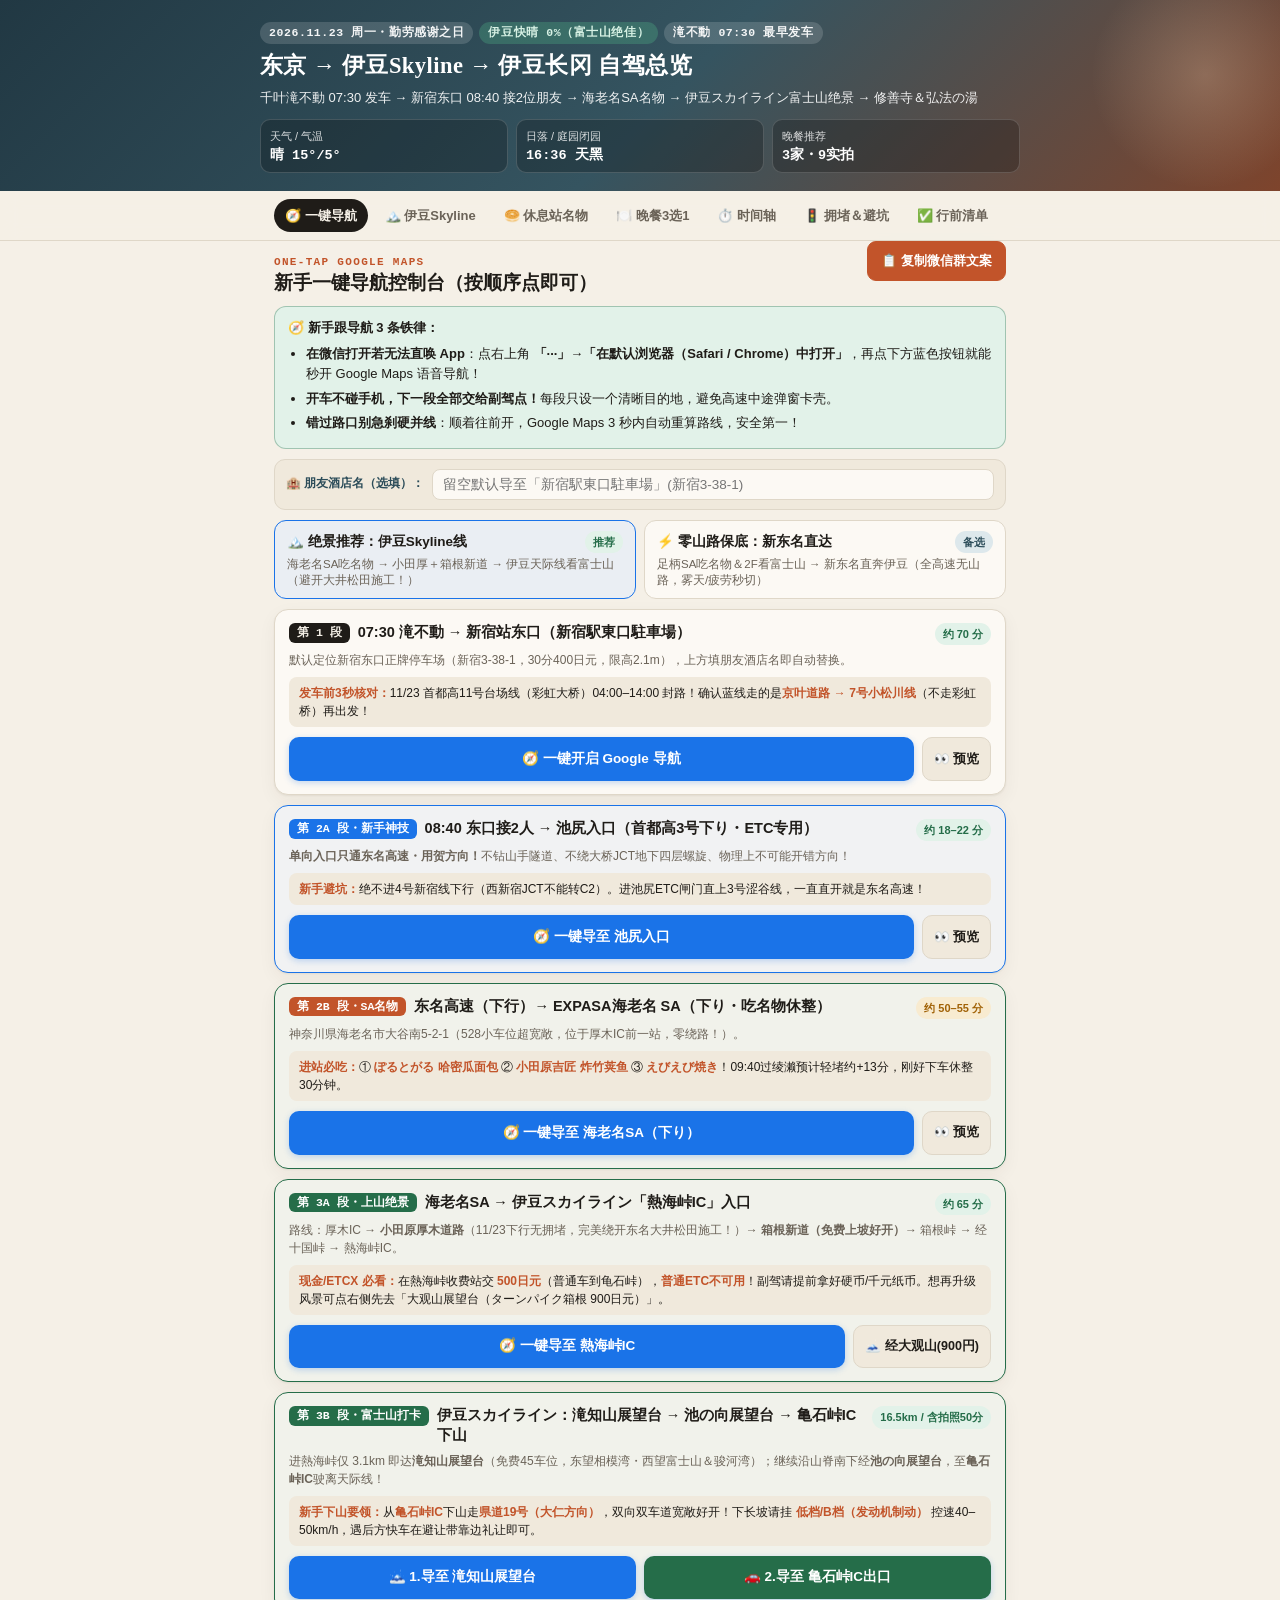
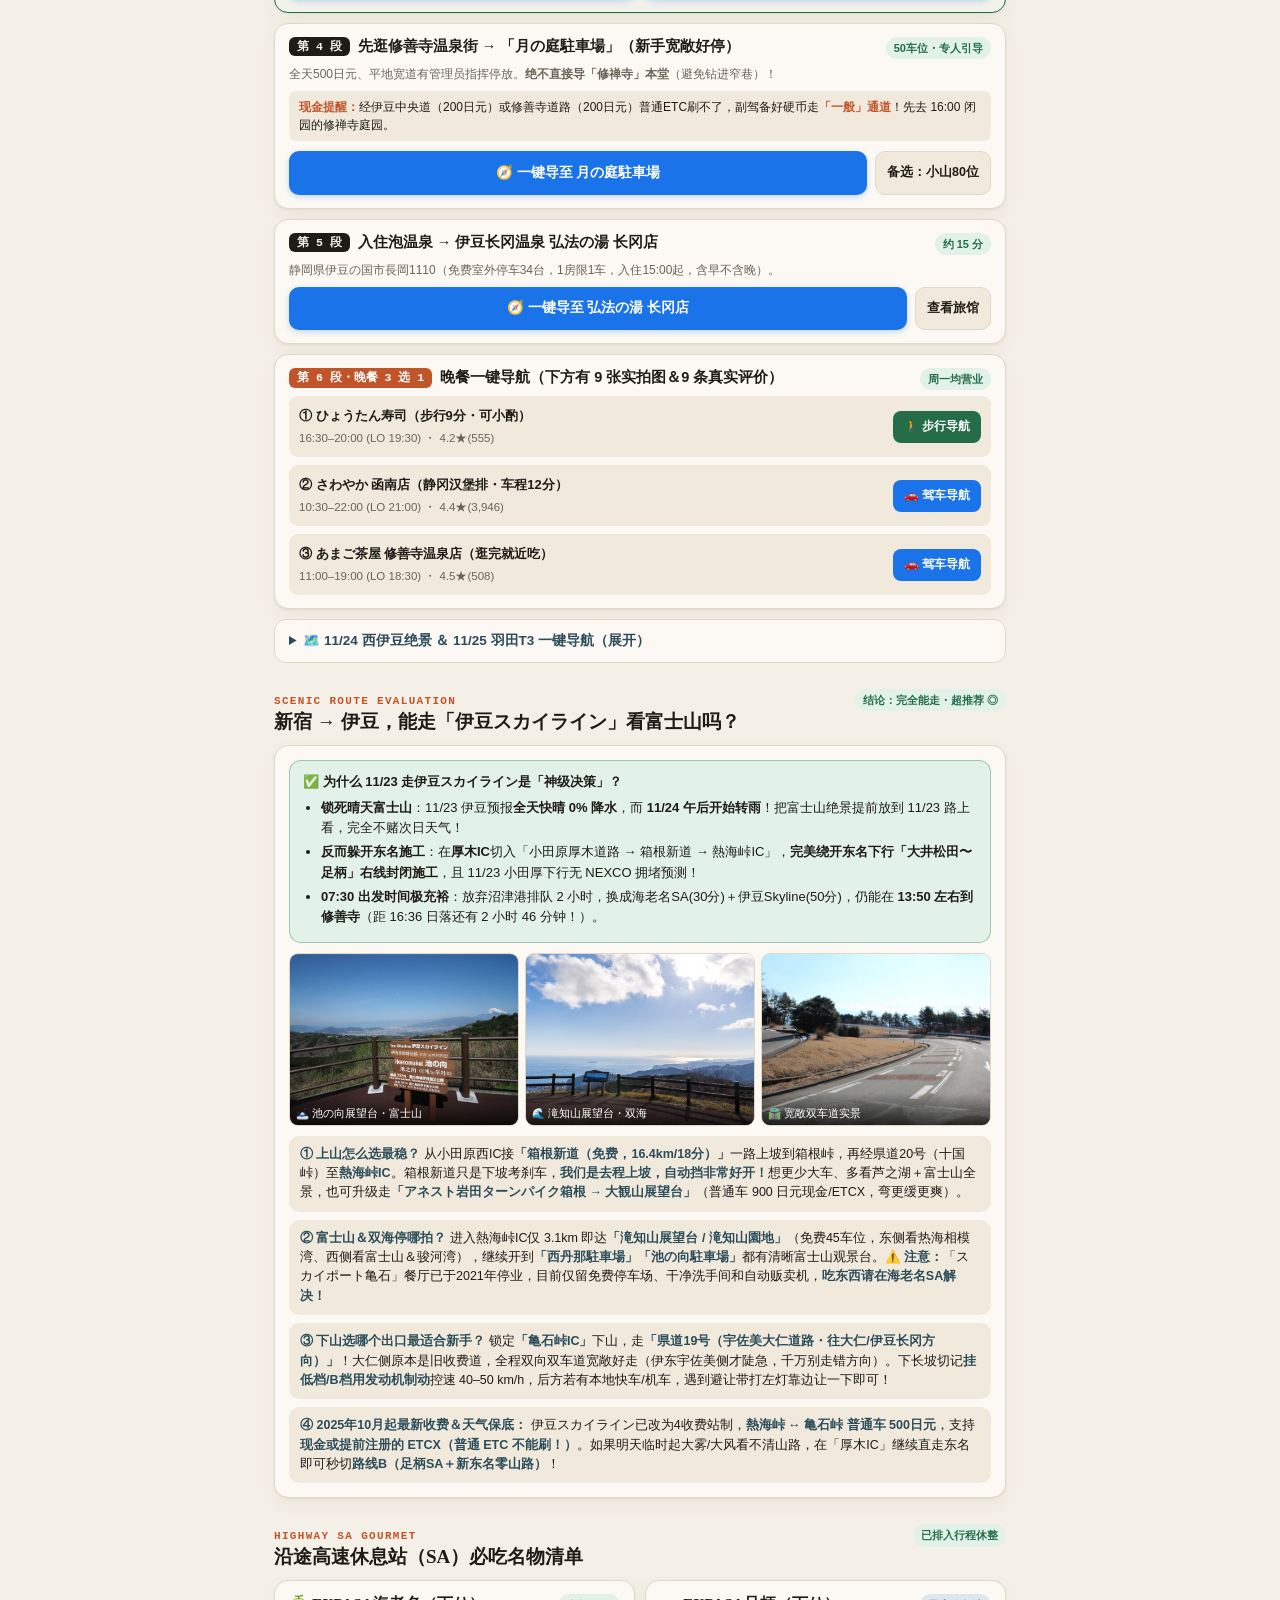
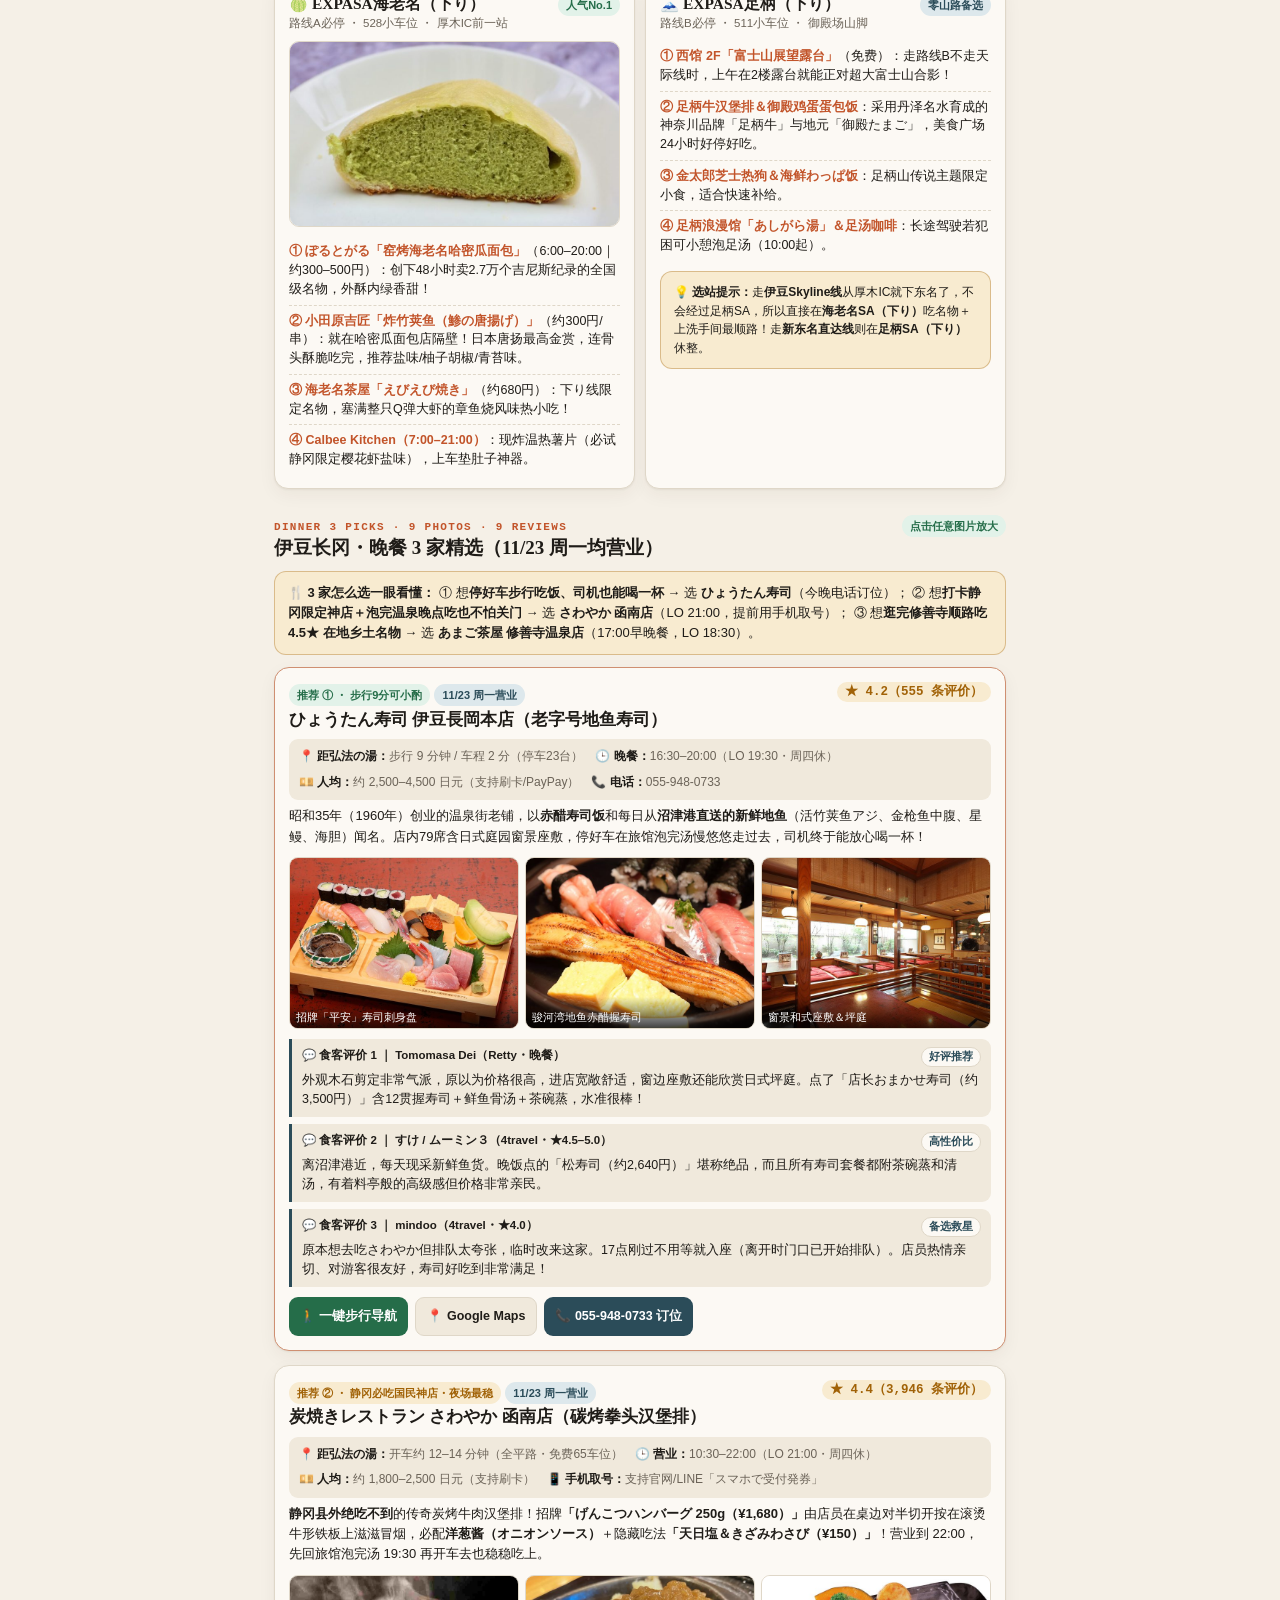
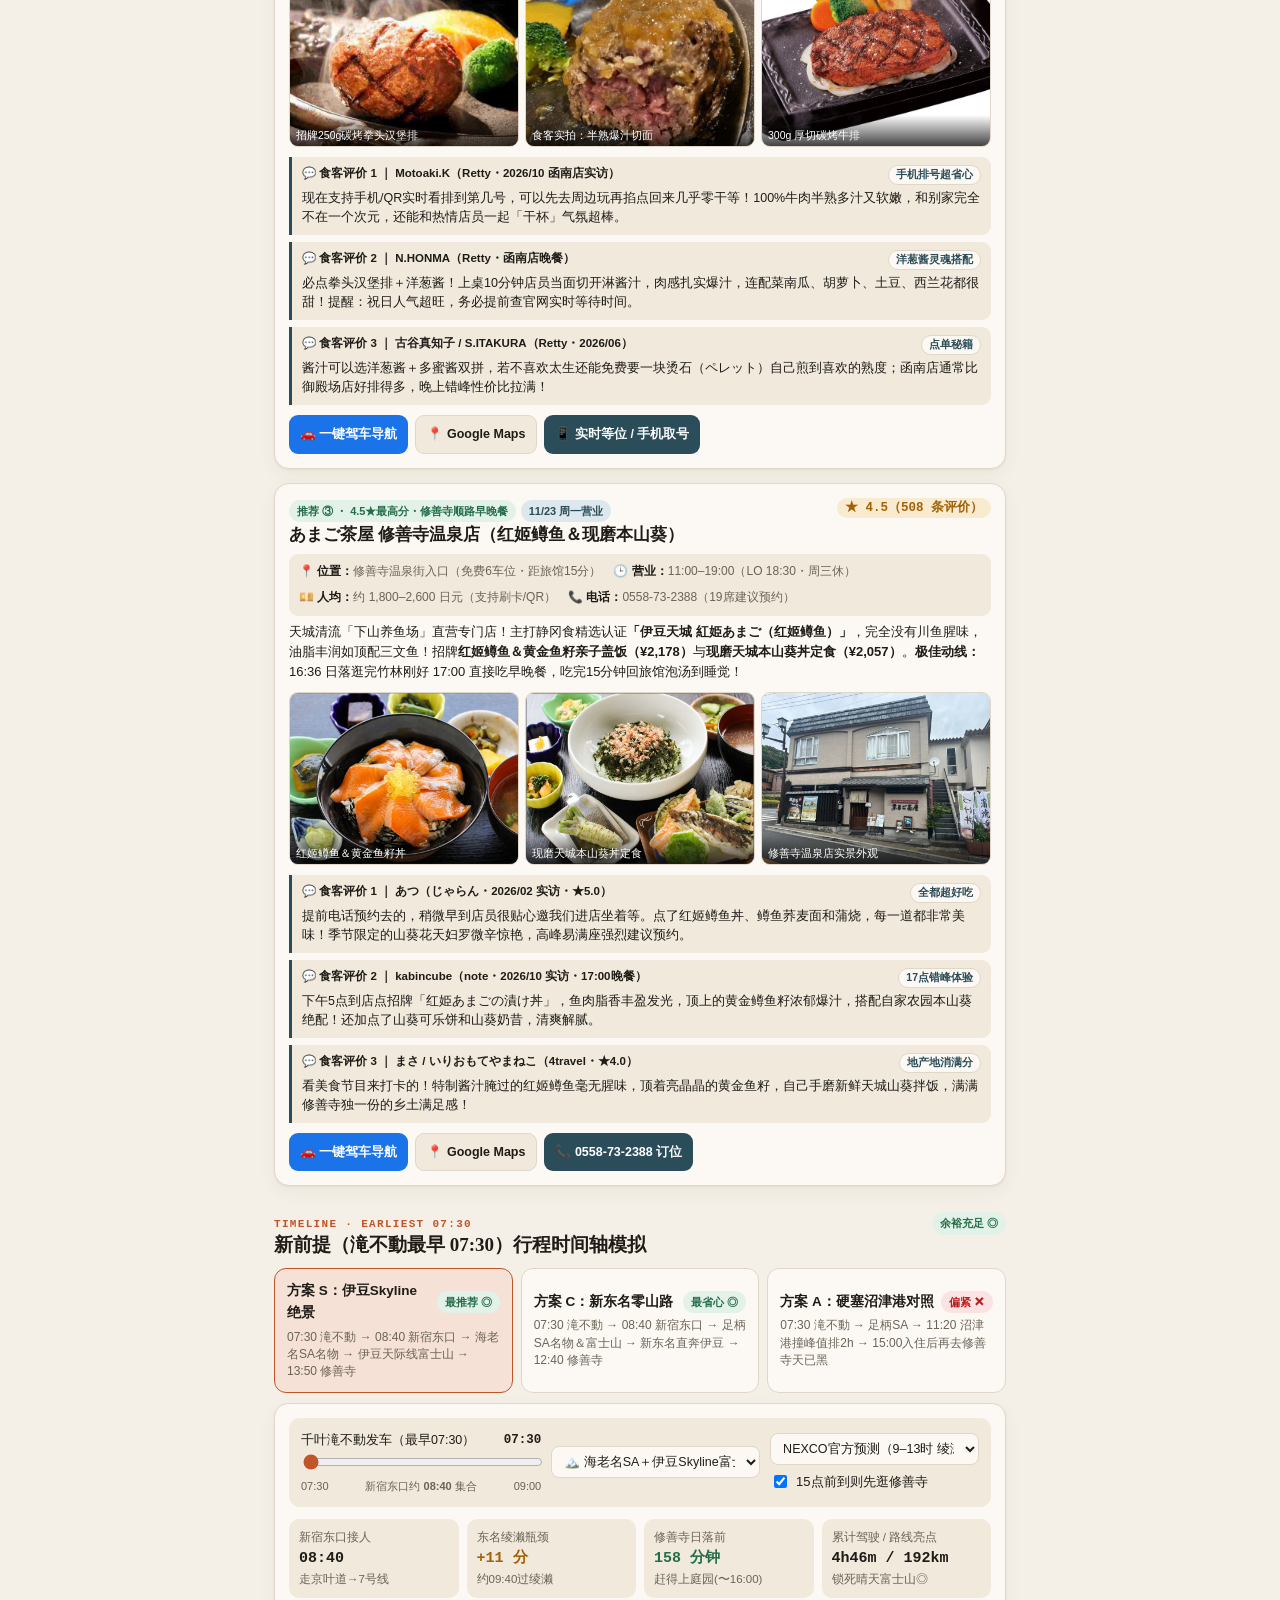
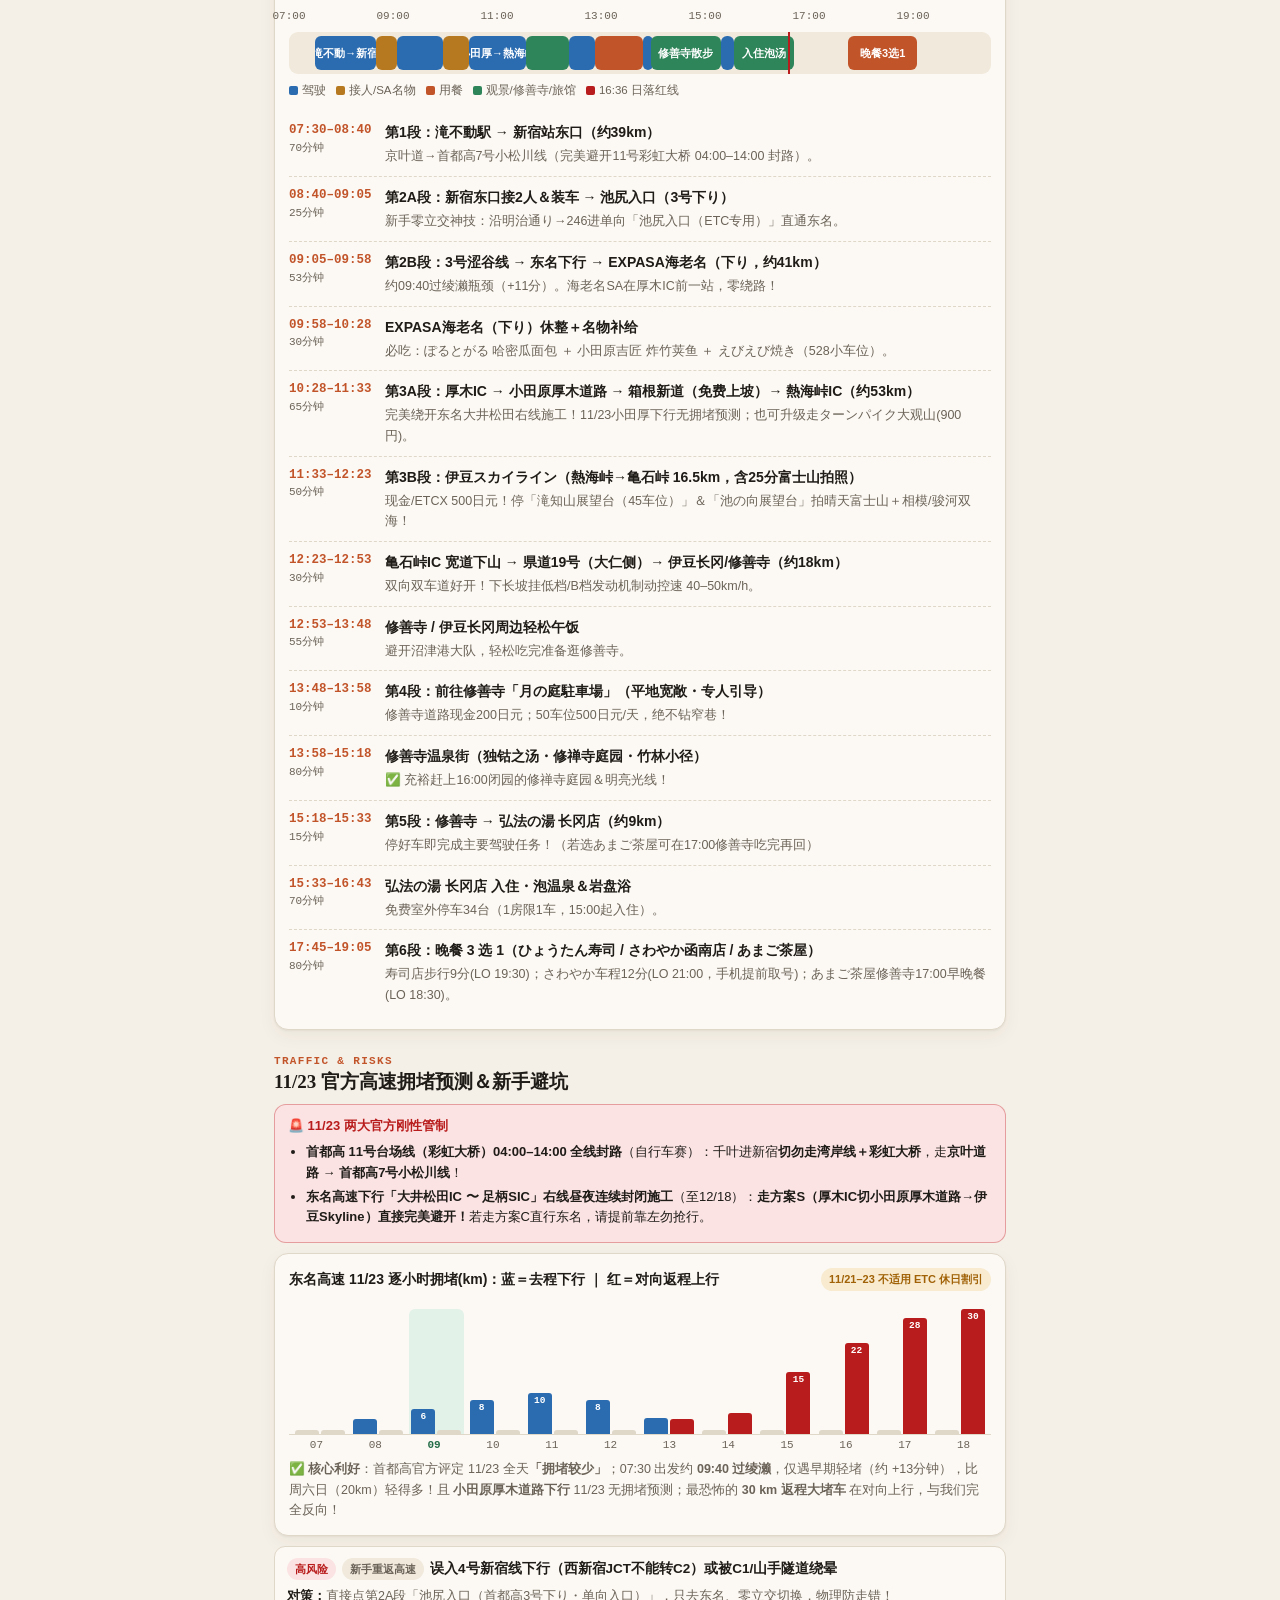
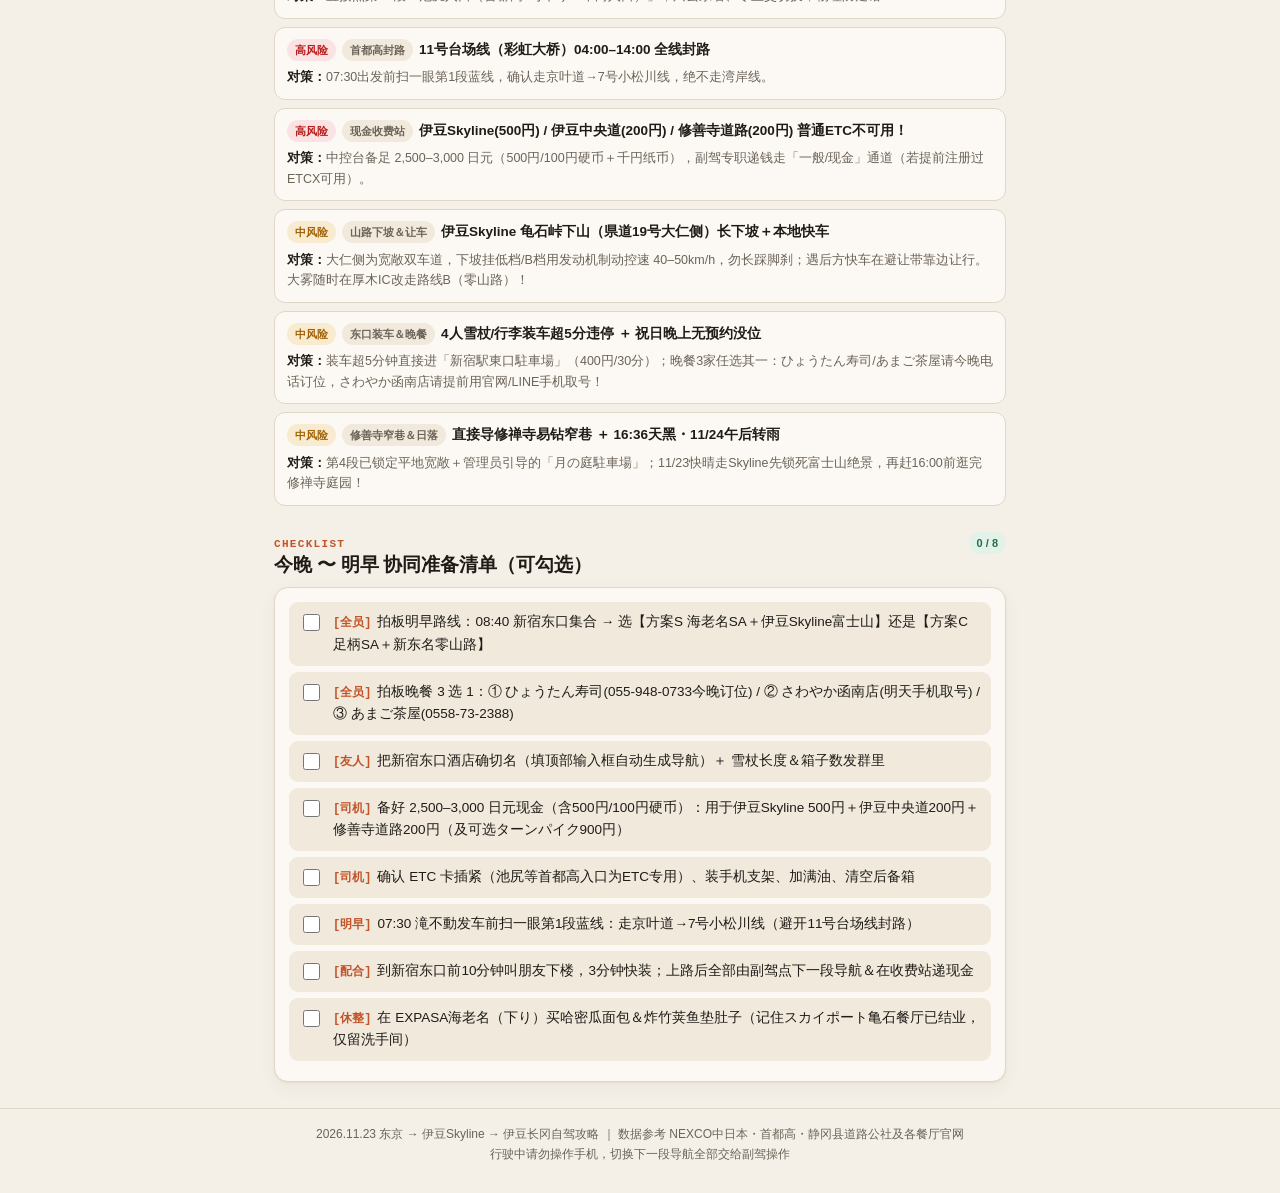
==== commit 994d6bf0: "Update 07:30 departure, Izu Skyline Mt. Fuji route, SA specialties, and 3 dinner spots with 9+ local" ====
--- a/index.html
+++ b/index.html
@@ -6,12 +6,13 @@
 <meta name="robots" content="noindex, nofollow">
 <meta name="theme-color" content="#f5f0e7" media="(prefers-color-scheme: light)">
 <meta name="theme-color" content="#161513" media="(prefers-color-scheme: dark)">
-<title>11/23 伊豆自驾一键导航＆行前速览｜新手跟导航专版</title>
-<meta name="description" content="11月23日（周一・祝）千叶→新宿东口接人→伊豆长冈/修善寺。新手按顺序一键唤起Google Maps语音导航，含NEXCO拥堵预测与首都高封路避坑。">
+<title>11/23 伊豆自驾一键导航＆绝景攻略｜07:30出发・伊豆Skyline・晚餐3选1</title>
+<meta name="description" content="2026年11月23日千叶滝不動07:30出发→新宿东口接人→海老名SA名物→伊豆Skyline看富士山→修善寺＆弘法の湯。含新手一键Google Maps导航、3家晚餐实拍＆真实口碑。">
 <meta property="og:type" content="website">
-<meta property="og:title" content="11/23 伊豆自驾一键导航＆行前速览｜新手专版">
-<meta property="og:description" content="按顺序点即可一键启动 Google Maps 导航！含明日快晴0%预报、东名下行拥堵预测、首都高11号线封路预警。">
-<meta property="og:image" content="og-cover.png">
+<meta property="og:url" content="https://kenandxx.github.io/trip-planning/">
+<meta property="og:title" content="11/23 伊豆自驾一键导航｜伊豆Skyline富士山＆晚餐3选1">
+<meta property="og:description" content="07:30出发最新方案！含新手一键Google Maps语音导航、海老名/足柄SA名物、伊豆Skyline富士山攻略与3家高分晚餐实拍图＆口碑。">
+<meta property="og:image" content="https://kenandxx.github.io/trip-planning/og-cover.png">
 <style>
 :root{
   --paper:#f5f0e7; --card:#fcf9f4; --card2:#f0e9dc; --ink:#1f1c18; --soft:#6b6358; --line:#dfd7c8;
@@ -37,38 +38,45 @@
 body{margin:0;background:var(--paper);color:var(--ink);font:15px/1.65 var(--sans);overflow-x:hidden;-webkit-font-smoothing:antialiased}
 a{color:var(--accent);text-decoration:none}
 button{font:inherit;color:inherit}
+img{display:block;max-width:100%}
 .wx-thumb{position:absolute;width:1px;height:1px;opacity:0;pointer-events:none}
-.wrap{max-width:740px;margin:0 auto;padding:0 14px}
+.wrap{max-width:760px;margin:0 auto;padding:0 14px}
 
 /* Hero */
-.hero{background:linear-gradient(135deg,#243b46 0%,#3a5661 55%,#7c452d 100%);color:#fff;padding:22px 16px 18px;position:relative;overflow:hidden}
-.hero::after{content:"";position:absolute;right:-40px;top:-40px;width:220px;height:220px;border-radius:50%;background:radial-gradient(circle,rgba(255,220,185,.22),transparent 70%);pointer-events:none}
+.hero{background:linear-gradient(135deg,#213843 0%,#355460 52%,#7e442c 100%);color:#fff;padding:22px 16px 18px;position:relative;overflow:hidden}
+.hero::after{content:"";position:absolute;right:-40px;top:-40px;width:230px;height:230px;border-radius:50%;background:radial-gradient(circle,rgba(255,220,185,.24),transparent 70%);pointer-events:none}
 .hero .wrap{position:relative;z-index:1;padding:0}
-.kicker{font:600 11.5px/1.2 var(--mono);letter-spacing:.08em;opacity:.9;display:flex;flex-wrap:wrap;gap:6px;margin-bottom:8px}
-.kicker span{background:rgba(255,255,255,.16);padding:4px 8px;border-radius:99px}
-.hero h1{margin:0;font:600 23px/1.28 var(--serif);letter-spacing:.02em}
-.hero .sub{margin:7px 0 0;font-size:13px;opacity:.92;line-height:1.5}
+.kicker{font:600 11.5px/1.2 var(--mono);letter-spacing:.05em;opacity:.95;display:flex;flex-wrap:wrap;gap:6px;margin-bottom:8px}
+.kicker span{background:rgba(255,255,255,.16);padding:4px 9px;border-radius:99px}
+.kicker span.ok{background:rgba(82,183,136,.32);color:#e0faec}
+.hero h1{margin:0;font:600 22.5px/1.28 var(--serif);letter-spacing:.02em}
+.hero .sub{margin:7px 0 0;font-size:13px;opacity:.92;line-height:1.52}
 .hero-stats{display:grid;grid-template-columns:repeat(3,1fr);gap:8px;margin-top:12px}
-.hstat{background:rgba(0,0,0,.22);border:1px solid rgba(255,255,255,.16);border-radius:10px;padding:7px 9px}
-.hstat .l{font-size:11px;opacity:.8}
-.hstat .v{font:700 14px/1.3 var(--mono);margin-top:2px}
+.hstat{background:rgba(0,0,0,.24);border:1px solid rgba(255,255,255,.16);border-radius:10px;padding:7px 9px}
+.hstat .l{font-size:11px;opacity:.82}
+.hstat .v{font:700 13.5px/1.3 var(--mono);margin-top:2px}
 
 /* Sticky nav */
 nav{position:sticky;top:0;z-index:30;background:var(--paper);background:color-mix(in srgb,var(--paper) 92%,transparent);backdrop-filter:blur(10px);-webkit-backdrop-filter:blur(10px);border-bottom:1px solid var(--line)}
 nav .wrap{display:flex;gap:6px;overflow-x:auto;padding:8px 14px;scrollbar-width:none}
 nav .wrap::-webkit-scrollbar{display:none}
-nav a{flex:none;font-size:13px;font-weight:600;color:var(--soft);padding:6px 12px;border-radius:99px;white-space:nowrap}
+nav a{flex:none;font-size:13px;font-weight:600;color:var(--soft);padding:6px 11px;border-radius:99px;white-space:nowrap}
 nav a.on{background:var(--ink);color:var(--paper)}
 
-main{padding:16px 0 40px}
-section{margin-bottom:24px;scroll-margin-top:58px}
+main{padding:16px 0 42px}
+section{margin-bottom:26px;scroll-margin-top:58px}
 .sec-head{display:flex;align-items:baseline;justify-content:space-between;gap:8px;margin:0 0 10px;flex-wrap:wrap}
 .sec-k{font:700 11px/1 var(--mono);letter-spacing:.12em;color:var(--accent);text-transform:uppercase}
 h2{margin:3px 0 0;font:600 19px/1.3 var(--serif)}
 .card{background:var(--card);border:1px solid var(--line);border-radius:14px;padding:14px;box-shadow:var(--shadow)}
 .card+.card{margin-top:10px}
 
-/* Alert banners */
+/* Tags & Alerts */
+.tag{display:inline-block;font-size:11px;font-weight:600;padding:2px 8px;border-radius:99px;white-space:nowrap}
+.tag.ok{background:var(--ok-bg);color:var(--ok)}
+.tag.warn{background:var(--warn-bg);color:var(--warn)}
+.tag.err{background:var(--err-bg);color:var(--err)}
+.tag.blue{background:var(--indigo-soft);color:var(--indigo)}
 .alert{border-radius:12px;padding:11px 13px;font-size:13px;border:1px solid;line-height:1.55}
 .alert.err{background:var(--err-bg);border-color:color-mix(in srgb,var(--err) 35%,transparent)}
 .alert.err b.t{color:var(--err)}
@@ -77,68 +85,106 @@
 .alert ul{margin:6px 0 0;padding-left:18px}
 .alert li{margin:4px 0}
 
+/* Route Mode Switcher */
+.mode-tabs{display:grid;grid-template-columns:1fr 1fr;gap:8px;margin-bottom:10px}
+.mtab{text-align:left;background:var(--card);border:1.5px solid var(--line);border-radius:12px;padding:10px 12px;cursor:pointer;transition:.15s}
+.mtab.on{border-color:var(--nav);background:color-mix(in srgb,var(--nav) 8%,var(--card))}
+.mtab .mt{font-weight:700;font-size:13.5px;display:flex;align-items:center;justify-content:space-between;gap:4px}
+.mtab .md{font-size:11.5px;color:var(--soft);margin-top:3px;line-height:1.4}
+
 /* Novice Navigation Console */
 .hotel-bar{display:flex;gap:8px;align-items:center;background:var(--card2);border:1px solid var(--line);border-radius:11px;padding:9px 11px;margin-bottom:10px;flex-wrap:wrap}
 .hotel-bar label{font-size:12px;font-weight:700;color:var(--indigo);white-space:nowrap}
 .hotel-bar input{flex:1;min-width:170px;padding:7px 10px;border-radius:8px;border:1px solid var(--line);background:var(--card);color:var(--ink);font-size:13.5px}
 .nav-card{background:var(--card);border:1.5px solid var(--line);border-radius:14px;padding:13px 14px;margin-bottom:10px;box-shadow:var(--shadow)}
 .nav-card.highlight{border-color:var(--nav);background:color-mix(in srgb,var(--nav) 5%,var(--card))}
+.nav-card.scenic{border-color:var(--ok);background:color-mix(in srgb,var(--ok) 5%,var(--card))}
 .nav-top{display:flex;align-items:flex-start;justify-content:space-between;gap:8px;margin-bottom:6px}
 .nav-step{display:inline-flex;align-items:center;justify-content:center;font:700 11.5px/1 var(--mono);padding:4px 8px;border-radius:6px;background:var(--ink);color:var(--paper);flex-shrink:0}
 .nav-step.blue{background:var(--nav);color:#fff}
-.nav-title{font-weight:700;font-size:15px;line-height:1.35;flex:1}
+.nav-step.green{background:var(--ok);color:#fff}
+.nav-step.orange{background:var(--accent);color:#fff}
+.nav-title{font-weight:700;font-size:14.5px;line-height:1.35;flex:1}
 .nav-meta{font-size:12px;color:var(--soft);margin:2px 0 8px;line-height:1.5}
 .nav-tip{font-size:12px;background:var(--card2);border-radius:8px;padding:7px 10px;margin-bottom:10px;color:var(--ink);line-height:1.5}
 .nav-tip b{color:var(--accent)}
 .nav-actions{display:grid;grid-template-columns:1fr auto;gap:8px}
-.gbtn{display:flex;align-items:center;justify-content:center;gap:6px;padding:11px 14px;border-radius:10px;font-size:14px;font-weight:700;background:var(--nav);color:#fff;text-align:center;box-shadow:0 2px 6px rgba(26,115,232,.28)}
+.nav-actions.tri{grid-template-columns:1fr 1fr;gap:8px}
+.gbtn{display:flex;align-items:center;justify-content:center;gap:5px;padding:10.5px 12px;border-radius:10px;font-size:13.5px;font-weight:700;background:var(--nav);color:#fff;text-align:center;box-shadow:0 2px 6px rgba(26,115,232,.25)}
 .gbtn:active{background:var(--nav-dark)}
 .gbtn.walk{background:var(--ok)}
-.pview{display:flex;align-items:center;justify-content:center;padding:11px 12px;border-radius:10px;font-size:12.5px;font-weight:600;border:1px solid var(--line);background:var(--card2);color:var(--ink);white-space:nowrap}
+.gbtn.warm{background:var(--accent)}
+.pview{display:flex;align-items:center;justify-content:center;padding:10.5px 11px;border-radius:10px;font-size:12.5px;font-weight:600;border:1px solid var(--line);background:var(--card2);color:var(--ink);white-space:nowrap}
 details.more-nav{background:var(--card);border:1px solid var(--line);border-radius:12px;padding:10px 14px;margin-top:8px}
 details.more-nav summary{font-weight:700;font-size:13.5px;cursor:pointer;color:var(--indigo)}
 .mini-nav-list{display:grid;gap:8px;margin-top:10px}
 .mini-nav{display:flex;align-items:center;justify-content:space-between;gap:10px;padding:9px 10px;border-radius:9px;background:var(--card2);font-size:13px}
 .mini-nav a{flex-shrink:0;padding:6px 11px;border-radius:8px;background:var(--nav);color:#fff;font-size:12px;font-weight:700}
 
-/* Decision box */
-.decision-grid{display:grid;gap:10px}
-.dec-item{background:var(--card);border:1px solid var(--line);border-left:4px solid var(--accent);border-radius:12px;padding:12px 14px;box-shadow:var(--shadow)}
-.dec-item .num{font:700 11px var(--mono);color:var(--accent);letter-spacing:.08em}
-.dec-item h3{margin:3px 0 4px;font-size:15px}
-.dec-item p{margin:0;font-size:13px;color:var(--soft)}
-
-/* Preset switcher */
+/* Photo Grids & Lightbox */
+.pgrid{display:grid;grid-template-columns:repeat(3,1fr);gap:6px;margin:10px 0}
+.pitem{position:relative;border-radius:9px;overflow:hidden;background:var(--card2);aspect-ratio:4/3;cursor:zoom-in;border:1px solid var(--line)}
+.pitem img{width:100%;height:100%;object-fit:cover;transition:transform .25s}
+.pitem:active img{transform:scale(1.03)}
+.pitem .pcap{position:absolute;left:0;right:0;bottom:0;padding:14px 6px 4px;background:linear-gradient(transparent,rgba(0,0,0,.74));color:#fff;font-size:10.5px;line-height:1.25;white-space:nowrap;overflow:hidden;text-overflow:ellipsis}
+
+/* Skyline & SA cards */
+.sky-points{display:grid;gap:8px;margin-top:10px}
+.skyp{background:var(--card2);border-radius:10px;padding:9px 11px;font-size:12.5px;line-height:1.55}
+.skyp b{color:var(--indigo)}
+.sa-grid{display:grid;grid-template-columns:1fr;gap:10px}
+@media(min-width:620px){.sa-grid{grid-template-columns:1fr 1fr}}
+.sa-card{background:var(--card);border:1px solid var(--line);border-radius:14px;padding:13px 14px;box-shadow:var(--shadow)}
+.sa-head{display:flex;justify-content:space-between;align-items:flex-start;gap:8px;margin-bottom:8px}
+.sa-head h3{margin:0;font:700 15.5px/1.3 var(--serif)}
+.sa-img{width:100%;aspect-ratio:16/9;object-fit:cover;border-radius:10px;margin:6px 0 9px;cursor:zoom-in;border:1px solid var(--line)}
+.sa-list{margin:0;padding:0;list-style:none;font-size:12.5px}
+.sa-list li{padding:6px 0;border-bottom:1px dashed var(--line);line-height:1.5}
+.sa-list li:last-child{border-bottom:0}
+.sa-list b{color:var(--accent)}
+
+/* Dinner Restaurant Cards */
+.rest-card{background:var(--card);border:1.5px solid var(--line);border-radius:15px;padding:14px;margin-bottom:14px;box-shadow:var(--shadow)}
+.rest-card.top-pick{border-color:color-mix(in srgb,var(--accent) 55%,var(--line))}
+.rest-top{display:flex;justify-content:space-between;align-items:flex-start;gap:8px;flex-wrap:wrap}
+.rest-name{margin:2px 0 0;font:700 17px/1.3 var(--serif)}
+.rest-rating{display:inline-flex;align-items:center;gap:4px;font:700 12.5px/1 var(--mono);background:var(--warn-bg);color:var(--warn);padding:4px 8px;border-radius:99px}
+.rest-meta{display:flex;flex-wrap:wrap;gap:6px 12px;font-size:12px;color:var(--soft);margin:8px 0 6px;padding:8px 10px;background:var(--card2);border-radius:9px}
+.rest-meta span b{color:var(--ink)}
+.rest-desc{margin:6px 0;font-size:13px;line-height:1.55}
+.rev-box{margin-top:10px;display:grid;gap:7px}
+.rev{background:var(--card2);border-left:3px solid var(--indigo);border-radius:0 9px 9px 0;padding:8px 10px;font-size:12.5px;line-height:1.52}
+.rev .rh{display:flex;justify-content:space-between;align-items:flex-start;gap:8px;font-size:11.5px;color:var(--soft);margin-bottom:4px}
+.rev .rh b{color:var(--ink)}
+.rev .rh span{white-space:nowrap;flex-shrink:0;background:var(--card);padding:1px 7px;border-radius:99px;font-size:10.5px;border:1px solid var(--line);color:var(--indigo);font-weight:600}
+.rest-btns{display:flex;flex-wrap:wrap;gap:7px;margin-top:10px}
+.rest-btns a{display:inline-flex;align-items:center;gap:4px;padding:8px 11px;border-radius:9px;font-size:12.5px;font-weight:700}
+.rb-nav{background:var(--nav);color:#fff}
+.rb-walk{background:var(--ok);color:#fff}
+.rb-map{background:var(--card2);color:var(--ink);border:1px solid var(--line)}
+.rb-tel{background:var(--indigo);color:#fff}
+
+/* Presets & Simulator */
 .presets{display:grid;grid-template-columns:1fr;gap:8px;margin-bottom:10px}
 @media(min-width:600px){.presets{grid-template-columns:repeat(3,1fr)}}
 .pbtn{text-align:left;background:var(--card);border:1.5px solid var(--line);border-radius:12px;padding:11px 12px;cursor:pointer;transition:.15s}
 .pbtn.on{border-color:var(--accent);background:var(--accent-soft)}
 .pbtn .top{display:flex;justify-content:space-between;align-items:center;gap:6px;margin-bottom:4px}
 .pbtn .name{font-weight:700;font-size:13.5px}
-.tag{display:inline-block;font-size:11px;font-weight:600;padding:2px 7px;border-radius:99px;white-space:nowrap}
-.tag.ok{background:var(--ok-bg);color:var(--ok)}
-.tag.warn{background:var(--warn-bg);color:var(--warn)}
-.tag.err{background:var(--err-bg);color:var(--err)}
 .pbtn .desc{font-size:12px;color:var(--soft);line-height:1.45}
-
-/* Controls */
 .ctrl{display:grid;grid-template-columns:1fr;gap:10px;padding:12px;background:var(--card2);border-radius:11px;margin-bottom:12px;font-size:13px}
-@media(min-width:600px){.ctrl{grid-template-columns:1.2fr 1fr 1fr;align-items:center}}
+@media(min-width:600px){.ctrl{grid-template-columns:1.15fr 1fr 1fr;align-items:center}}
 .ctrl label{display:flex;align-items:center;gap:6px;cursor:pointer}
 .ctrl input[type=range]{width:100%;accent-color:var(--accent);margin-top:4px}
 .ctrl select{width:100%;padding:7px 8px;border-radius:8px;border:1px solid var(--line);background:var(--card);color:var(--ink);font-size:12.5px}
 .ctrl-row{display:flex;justify-content:space-between;align-items:center;font-size:12.5px}
 .mono{font-family:var(--mono)}
-
-/* KPI row */
 .kpis{display:grid;grid-template-columns:repeat(2,1fr);gap:8px;margin-bottom:12px}
 @media(min-width:600px){.kpis{grid-template-columns:repeat(4,1fr)}}
 .kpi{background:var(--card2);border-radius:10px;padding:9px 10px}
 .kpi .kl{font-size:11.5px;color:var(--soft)}
-.kpi .kv{font:700 15.5px/1.3 var(--mono);margin-top:2px}
+.kpi .kv{font:700 15px/1.3 var(--mono);margin-top:2px}
 .kpi .ks{font-size:11.5px;color:var(--soft);margin-top:2px}
-
-/* Gantt */
 .gantt-wrap{margin:10px 0 12px}
 .gantt-axis{position:relative;height:18px;font:11px var(--mono);color:var(--soft);margin-bottom:4px}
 .gantt-track{position:relative;height:42px;border-radius:9px;background:var(--card2);overflow:hidden}
@@ -147,8 +193,6 @@
 .legend{display:flex;flex-wrap:wrap;gap:10px;font-size:11.5px;color:var(--soft);margin-top:7px}
 .legend span{display:inline-flex;align-items:center;gap:4px}
 .dot{width:9px;height:9px;border-radius:2px;display:inline-block}
-
-/* Timeline list */
 .tl{list-style:none;margin:0;padding:0}
 .tl li{display:grid;grid-template-columns:86px 1fr;gap:10px;padding:9px 0;border-bottom:1px dashed var(--line)}
 .tl li:last-child{border-bottom:0}
@@ -157,43 +201,42 @@
 .tl .ti{font-weight:600;font-size:14px}
 .tl .nt{font-size:12.5px;color:var(--soft);margin-top:2px}
 
-/* Congestion chart */
-.cchart{display:grid;grid-template-columns:repeat(12,1fr);gap:4px;align-items:end;height:142px;padding:12px 4px 0;border-bottom:1px solid var(--line)}
+/* Congestion chart & Tables */
+.cchart{display:grid;grid-template-columns:repeat(12,1fr);gap:4px;align-items:end;height:138px;padding:12px 4px 0;border-bottom:1px solid var(--line)}
 .ccol{display:flex;align-items:flex-end;justify-content:center;gap:2px;height:100%;border-radius:6px 6px 0 0;padding:0 1px}
 .ccol.best{background:var(--ok-bg)}
 .cbar{width:46%;border-radius:3px 3px 0 0;display:flex;align-items:flex-start;justify-content:center;font:700 9.5px var(--mono);color:#fff;padding-top:2px}
 .caxis{display:grid;grid-template-columns:repeat(12,1fr);gap:4px;text-align:center;font:11px var(--mono);color:var(--soft);margin-top:4px}
-
-/* Tables */
 .tscroll{overflow-x:auto;-webkit-overflow-scrolling:touch}
-table{width:100%;border-collapse:collapse;font-size:13px;min-width:480px}
+table{width:100%;border-collapse:collapse;font-size:13px;min-width:500px}
 th,td{padding:9px 8px;border-bottom:1px solid var(--line);text-align:left;vertical-align:top}
 th{font-size:11.5px;color:var(--soft);font-weight:600;background:var(--card2)}
 tr:last-child td{border-bottom:0}
 
-/* Buttons */
+/* Buttons, Risks, Checklist */
 .btns{display:flex;flex-wrap:wrap;gap:8px;margin-top:10px}
 .btn{display:inline-flex;align-items:center;gap:5px;padding:8px 13px;border-radius:9px;font-size:13px;font-weight:600;border:1px solid var(--line);background:var(--card);color:var(--ink);cursor:pointer}
 .btn.pri{background:var(--accent);border-color:var(--accent);color:#fff}
-.btn.tel{background:var(--indigo);border-color:var(--indigo);color:#fff}
-
-/* Risk cards */
 .risk{border:1px solid var(--line);border-radius:11px;padding:11px 12px;background:var(--card);margin-bottom:8px}
 .risk .rh{display:flex;flex-wrap:wrap;align-items:center;gap:6px;margin-bottom:6px}
 .risk .rt{font-weight:700;font-size:13.5px}
 .risk .rb{font-size:12.5px;color:var(--soft);display:grid;gap:4px}
 .risk .rb b{color:var(--ink)}
-
-/* Checklist */
 .chk{display:flex;align-items:flex-start;gap:10px;padding:9px 10px;border-radius:9px;background:var(--card2);margin-bottom:6px;cursor:pointer;font-size:13.5px}
 .chk input{margin-top:3px;width:17px;height:17px;accent-color:var(--accent);flex:none}
 .chk.done span{text-decoration:line-through;color:var(--soft)}
 
-/* Toast */
+/* Lightbox modal */
+.lb{position:fixed;inset:0;background:rgba(0,0,0,.88);z-index:200;display:none;flex-direction:column;align-items:center;justify-content:center;padding:18px}
+.lb.show{display:flex}
+.lb img{max-width:96vw;max-height:78vh;border-radius:10px;box-shadow:0 12px 36px rgba(0,0,0,.6)}
+.lb-cap{color:#f5f0e7;font-size:13.5px;margin-top:12px;text-align:center;max-width:640px}
+.lb-close{position:absolute;top:14px;right:16px;background:rgba(255,255,255,.16);color:#fff;border:0;border-radius:99px;padding:7px 14px;font-size:13px;font-weight:700;cursor:pointer}
+
 .toast{position:fixed;left:50%;bottom:24px;transform:translateX(-50%) translateY(20px);background:var(--ink);color:var(--paper);padding:10px 18px;border-radius:99px;font-size:13px;font-weight:600;opacity:0;pointer-events:none;transition:.25s;z-index:99}
 .toast.show{opacity:1;transform:translateX(-50%) translateY(0)}
-
 footer{text-align:center;font-size:12px;color:var(--soft);padding:16px 0 36px;border-top:1px solid var(--line)}
+.hidden{display:none!important}
 </style>
 </head>
 <body>
@@ -203,15 +246,15 @@
   <div class="wrap">
     <div class="kicker">
       <span>2026.11.23 周一・勤劳感谢之日</span>
-      <span>新手一键跟导航专版</span>
-      <span>伊豆快晴 0%</span>
-    </div>
-    <h1>东京 → 伊豆长冈 一键导航＆行前速览</h1>
-    <p class="sub">千叶滝不動出发 → 新宿东口接2位朋友 → 池尻入口直上东名（零立交）→ 伊豆长冈＆修善寺</p>
+      <span class="ok">伊豆快晴 0%（富士山绝佳）</span>
+      <span>滝不動 07:30 最早发车</span>
+    </div>
+    <h1>东京 → 伊豆Skyline → 伊豆长冈 自驾总览</h1>
+    <p class="sub">千叶滝不動 07:30 发车 → 新宿东口 08:40 接2位朋友 → 海老名SA名物 → 伊豆スカイライン富士山绝景 → 修善寺＆弘法の湯</p>
     <div class="hero-stats">
-      <div class="hstat"><div class="l">天气 / 气温</div><div class="v">晴 15℃ / 5℃</div></div>
-      <div class="hstat"><div class="l">日落时间</div><div class="v">16:36 天黑</div></div>
-      <div class="hstat"><div class="l">总里程</div><div class="v">约 185 km</div></div>
+      <div class="hstat"><div class="l">天气 / 气温</div><div class="v">晴 15°/5°</div></div>
+      <div class="hstat"><div class="l">日落 / 庭园闭园</div><div class="v">16:36 天黑</div></div>
+      <div class="hstat"><div class="l">晚餐推荐</div><div class="v">3家・9实拍</div></div>
     </div>
   </div>
 </header>
@@ -219,11 +262,12 @@
 <nav>
   <div class="wrap">
     <a href="#gonav" class="on">🧭 一键导航</a>
-    <a href="#decide">今晚拍板</a>
-    <a href="#sim">时间轴模拟</a>
-    <a href="#traffic">高速拥堵</a>
-    <a href="#risks">避坑风险</a>
-    <a href="#todo">行前清单</a>
+    <a href="#skyline">🏔️ 伊豆Skyline</a>
+    <a href="#sapa">🥯 休息站名物</a>
+    <a href="#dinner">🍽️ 晚餐3选1</a>
+    <a href="#sim">⏱️ 时间轴</a>
+    <a href="#traffic">🚦 拥堵＆避坑</a>
+    <a href="#todo">✅ 行前清单</a>
   </div>
 </nav>
 
@@ -233,228 +277,541 @@
   <section id="gonav">
     <div class="sec-head">
       <div><div class="sec-k">ONE-TAP GOOGLE MAPS</div><h2>新手一键导航控制台（按顺序点即可）</h2></div>
-      <span class="tag ok">自动定位当前位置</span>
+      <button class="btn pri" id="copy-wx-btn" type="button">📋 复制微信群文案</button>
     </div>
 
     <div class="alert ok" style="margin-bottom:10px">
       <b>🧭 新手跟导航 3 条铁律：</b>
       <ul>
-        <li><b>在微信里打开若无法直接唤起 App</b>：点右上角 <b>「···」→「在默认浏览器（Safari / Chrome）中打开」</b>，再点下方蓝色按钮就能秒开 Google Maps 语音导航！</li>
-        <li><b>开车不碰手机，下一段交给副驾点！</b>每段只设一个清晰目的地，避免高速中途弹窗卡壳。</li>
-        <li><b>错过路口千万别急刹/硬并线</b>：顺着往前开，Google Maps 3 秒内会自动重算路线，安全第一！</li>
+        <li><b>在微信打开若无法直唤 App</b>：点右上角 <b>「···」→「在默认浏览器（Safari / Chrome）中打开」</b>，再点下方蓝色按钮就能秒开 Google Maps 语音导航！</li>
+        <li><b>开车不碰手机，下一段全部交给副驾点！</b>每段只设一个清晰目的地，避免高速中途弹窗卡壳。</li>
+        <li><b>错过路口别急刹硬并线</b>：顺着往前开，Google Maps 3 秒内自动重算路线，安全第一！</li>
       </ul>
     </div>
 
     <!-- Custom Hotel Input -->
     <div class="hotel-bar">
-      <label for="hotel-input">🏨 朋友酒店名（可选填入）：</label>
+      <label for="hotel-input">🏨 朋友酒店名（选填）：</label>
       <input id="hotel-input" type="text" placeholder="留空默认导至「新宿駅東口駐車場」(新宿3-38-1)">
     </div>
 
-    <!-- LEG 1 -->
+    <!-- Route Toggle for Navigation Steps -->
+    <div class="mode-tabs">
+      <button class="mtab on" data-navmode="skyline" type="button">
+        <div class="mt"><span>🏔️ 绝景推荐：伊豆Skyline线</span><span class="tag ok">推荐</span></div>
+        <div class="md">海老名SA吃名物 → 小田厚＋箱根新道 → 伊豆天际线看富士山（避开大井松田施工！）</div>
+      </button>
+      <button class="mtab" data-navmode="direct" type="button">
+        <div class="mt"><span>⚡ 零山路保底：新东名直达</span><span class="tag blue">备选</span></div>
+        <div class="md">足柄SA吃名物＆2F看富士山 → 新东名直奔伊豆（全高速无山路，雾天/疲劳秒切）</div>
+      </button>
+    </div>
+
+    <!-- LEG 1 (SHARED) -->
     <div class="nav-card">
       <div class="nav-top">
         <span class="nav-step">第 1 段</span>
-        <div class="nav-title" id="leg1-title">滝不動 → 新宿站东口（新宿駅東口駐車場）</div>
-        <span class="tag ok">约 65–75 分</span>
-      </div>
-      <div class="nav-meta">默认定位至新宿东口正牌停车场（新宿3-38-1，30分400日元，限高2.1m），上方填入朋友酒店名后会自动改导酒店。</div>
-      <div class="nav-tip"><b>发车前3秒核对：</b>11/23 首都高11号台场线（彩虹大桥）04:00–14:00 封路，确认蓝色路线走的是<b>京叶道路 → 7号小松川线</b>（不走海边彩虹桥）再点开始！</div>
+        <div class="nav-title" id="leg1-title">07:30 滝不動 → 新宿站东口（新宿駅東口駐車場）</div>
+        <span class="tag ok">约 70 分</span>
+      </div>
+      <div class="nav-meta">默认定位新宿东口正牌停车场（新宿3-38-1，30分400日元，限高2.1m），上方填朋友酒店名即自动替换。</div>
+      <div class="nav-tip"><b>发车前3秒核对：</b>11/23 首都高11号台场线（彩虹大桥）04:00–14:00 封路！确认蓝线走的是<b>京叶道路 → 7号小松川线</b>（不走彩虹桥）再出发！</div>
       <div class="nav-actions">
         <a id="leg1-go" class="gbtn" target="_blank" rel="noopener" href="https://www.google.com/maps/dir/?api=1&destination=35.691958,139.701291&travelmode=driving&dir_action=navigate">🧭 一键开启 Google 导航</a>
-        <a id="leg1-pre" class="pview" target="_blank" rel="noopener" href="https://www.google.com/maps/dir/?api=1&origin=%E6%BB%9D%E4%B8%8D%E5%8B%95%E9%A7%85&destination=35.691958,139.701291&travelmode=driving">👀 预览路线</a>
-      </div>
-    </div>
-
-    <!-- LEG 2A (NOVICE ZERO-JCT SECRET WEAPON) -->
+        <a id="leg1-pre" class="pview" target="_blank" rel="noopener" href="https://www.google.com/maps/dir/?api=1&origin=%E6%BB%9D%E4%B8%8D%E5%8B%95%E9%A7%85&destination=35.691958,139.701291&travelmode=driving">👀 预览</a>
+      </div>
+    </div>
+
+    <!-- LEG 2A (SHARED NOVICE SECRET WEAPON) -->
     <div class="nav-card highlight">
       <div class="nav-top">
         <span class="nav-step blue">第 2A 段・新手神技</span>
-        <div class="nav-title">新宿东口 → 池尻入口（首都高3号下り・ETC专用）</div>
+        <div class="nav-title">08:40 东口接2人 → 池尻入口（首都高3号下り・ETC专用）</div>
         <span class="tag ok">约 18–22 分</span>
       </div>
-      <div class="nav-meta"><b>为什么新手最推荐先导「池尻入口」？</b>不用钻山手隧道、不用绕大桥JCT四层地下螺旋、不用切C1都心环状线！</div>
-      <div class="nav-tip"><b>绝对防走错设计：</b>池尻入口是<b>单向入口（只通往东名高速・用贺方向）</b>，物理上不可能开错方向！通过ETC闸门直上3号涩谷线，一直直开就是东名高速！</div>
+      <div class="nav-meta"><b>单向入口只通东名高速・用贺方向！</b>不钻山手隧道、不绕大桥JCT地下四层螺旋、物理上不可能开错方向！</div>
+      <div class="nav-tip"><b>新手避坑：</b>绝不进4号新宿线下行（西新宿JCT不能转C2）。进池尻ETC闸门直上3号涩谷线，一直直开就是东名高速！</div>
       <div class="nav-actions">
         <a class="gbtn" target="_blank" rel="noopener" href="https://www.google.com/maps/dir/?api=1&destination=%E6%B1%A0%E5%B0%BB%E5%85%A5%E5%8F%A3+%E9%A6%96%E9%83%BD%E9%AB%98%E9%80%9F3%E5%8F%B7%E6%B8%8B%E8%B0%B7%E7%B7%9A&travelmode=driving&dir_action=navigate">🧭 一键导至 池尻入口</a>
-        <a class="pview" target="_blank" rel="noopener" href="https://www.google.com/maps/dir/?api=1&origin=%E6%96%B0%E5%AE%BF%E9%A7%85%E6%9D%B1%E5%8F%A3&destination=%E6%B1%A0%E5%B0%BB%E5%85%A5%E5%8F%A3+%E9%A6%96%E9%83%BD%E9%AB%98%E9%80%9F3%E5%8F%B7%E6%B8%8B%E8%B0%B7%E7%B7%9A&travelmode=driving">👀 预览路线</a>
-      </div>
-    </div>
-
-    <!-- LEG 2B (ASHIGARA SA DOWNBOUND) -->
-    <div class="nav-card">
-      <div class="nav-top">
-        <span class="nav-step">第 2B 段</span>
-        <div class="nav-title">东名高速（下行）→ EXPASA足柄 SA（下り・休整站）</div>
-        <span class="tag warn">约 70–95 分</span>
-      </div>
-      <div class="nav-meta">刚进「池尻入口」或快到入口前，请<b>副驾</b>点此按钮切到足柄SA（下り・名古屋方向）。也可从新宿东口直接点此按钮让 Google 实时选路。</div>
-      <div class="nav-tip"><b>行车提醒：</b>① 09:00–13:00 绫濑附近预计拥堵10km(+18分)，跟车保持安全车距；② <b>大井松田IC〜足柄SA右线封闭施工</b>，请提前靠左稳妥进入足柄SA（511小车位，2楼可看富士山）。</div>
-      <div class="nav-actions">
-        <a class="gbtn" target="_blank" rel="noopener" href="https://www.google.com/maps/dir/?api=1&destination=EXPASA%E8%B6%B3%E6%9F%84+%E4%B8%8B%E3%82%8A+%E9%9D%99%E5%B2%A1%E7%9C%8C%E9%A7%BF%E6%9D%B1%E9%83%A1%E5%B0%8F%E5%B1%B1%E7%94%BA%E6%A1%91%E6%9C%A8603-18&travelmode=driving&dir_action=navigate">🧭 一键导至 足柄SA（下り）</a>
-        <a class="pview" target="_blank" rel="noopener" href="https://www.google.com/maps/dir/?api=1&origin=%E6%B1%A0%E5%B0%BB%E5%85%A5%E5%8F%A3&destination=EXPASA%E8%B6%B3%E6%9F%84+%E4%B8%8B%E3%82%8A+%E9%9D%99%E5%B2%A1%E7%9C%8C%E9%A7%BF%E6%9D%B1%E9%83%A1%E5%B0%8F%E5%B1%B1%E7%94%BA%E6%A1%91%E6%9C%A8603-18&travelmode=driving">👀 预览路线</a>
-      </div>
-    </div>
-
-    <!-- LEG 3 (OPTIONAL NUMAZU PORT) -->
-    <div class="nav-card">
-      <div class="nav-top">
-        <span class="nav-step">第 3 段・可选</span>
-        <div class="nav-title">足柄SA → 沼津港（沼津みなと新鮮館）吃海鲜午饭</div>
-        <span class="tag warn">约 35 分</span>
-      </div>
-      <div class="nav-meta">静岡県沼津市千本港町128-1（沼津港核心商业区与停车场）。</div>
-      <div class="nav-tip"><b>硬止损规则：</b>如果在足柄SA出发时已过 <b>10:40</b>（预计11:15后才能到沼津），建议<b>直接跳过本段</b>，点下面第4段直奔修善寺/伊豆长冈！</div>
-      <div class="nav-actions">
-        <a class="gbtn" target="_blank" rel="noopener" href="https://www.google.com/maps/dir/?api=1&destination=%E6%B2%BC%E6%B4%A5%E3%81%BF%E3%81%AA%E3%81%A8%E6%96%B0%E9%AE%AE%E9%A4%A8+%E9%9D%99%E5%B2%A1%E7%9C%8C%E6%B2%BC%E6%B4%A5%E5%B8%82%E5%8D%83%E6%9C%AC%E6%B8%AF%E7%94%BA128-1&travelmode=driving&dir_action=navigate">🧭 一键导至 沼津港</a>
-        <a class="pview" target="_blank" rel="noopener" href="https://www.google.com/maps/dir/?api=1&origin=EXPASA%E8%B6%B3%E6%9F%84+%E4%B8%8B%E3%82%8A&destination=%E6%B2%BC%E6%B4%A5%E3%81%BF%E3%81%AA%E3%81%A8%E6%96%B0%E9%AE%AE%E9%A4%A8&travelmode=driving">👀 预览路线</a>
-      </div>
-    </div>
-
-    <!-- LEG 4 (SHUZENJI EASY PARKING) -->
+        <a class="pview" target="_blank" rel="noopener" href="https://www.google.com/maps/dir/?api=1&origin=%E6%96%B0%E5%AE%BF%E9%A7%85%E6%9D%B1%E5%8F%A3&destination=%E6%B1%A0%E5%B0%BB%E5%85%A5%E5%8F%A3+%E9%A6%96%E9%83%BD%E9%AB%98%E9%80%9F3%E5%8F%B7%E6%B8%8B%E8%B0%B7%E7%B7%9A&travelmode=driving">👀 预览</a>
+      </div>
+    </div>
+
+    <!-- ROUTE A: SKYLINE LEGS -->
+    <div id="nav-skyline">
+      <div class="nav-card scenic">
+        <div class="nav-top">
+          <span class="nav-step orange">第 2B 段・SA名物</span>
+          <div class="nav-title">东名高速（下行）→ EXPASA海老名 SA（下り・吃名物休整）</div>
+          <span class="tag warn">约 50–55 分</span>
+        </div>
+        <div class="nav-meta">神奈川県海老名市大谷南5-2-1（528小车位超宽敞，位于厚木IC前一站，零绕路！）。</div>
+        <div class="nav-tip"><b>进站必吃：</b>① <b>ぽるとがる 哈密瓜面包</b> ② <b>小田原吉匠 炸竹荚鱼</b> ③ <b>えびえび焼き</b>！09:40过绫濑预计轻堵约+13分，刚好下车休整30分钟。</div>
+        <div class="nav-actions">
+          <a class="gbtn" target="_blank" rel="noopener" href="https://www.google.com/maps/dir/?api=1&destination=EXPASA%E6%B5%B7%E8%80%81%E5%90%8D+%E4%B8%8B%E3%82%8A+%E7%A5%9E%E5%A5%88%E5%B7%9D%E7%9C%8C%E6%B5%B7%E8%80%81%E5%90%8D%E5%B8%82%E5%A4%A7%E8%B0%B7%E5%8D%975-2-1&travelmode=driving&dir_action=navigate">🧭 一键导至 海老名SA（下り）</a>
+          <a class="pview" target="_blank" rel="noopener" href="https://www.google.com/maps/dir/?api=1&origin=%E6%B1%A0%E5%B0%BB%E5%85%A5%E5%8F%A3&destination=EXPASA%E6%B5%B7%E8%80%81%E5%90%8D+%E4%B8%8B%E3%82%8A&travelmode=driving">👀 预览</a>
+        </div>
+      </div>
+
+      <div class="nav-card scenic">
+        <div class="nav-top">
+          <span class="nav-step green">第 3A 段・上山绝景</span>
+          <div class="nav-title">海老名SA → 伊豆スカイライン「熱海峠IC」入口</div>
+          <span class="tag ok">约 65 分</span>
+        </div>
+        <div class="nav-meta">路线：厚木IC → <b>小田原厚木道路</b>（11/23下行无拥堵，完美绕开东名大井松田施工！）→ <b>箱根新道（免费上坡好开）</b>→ 箱根峠 → 经十国峠 → 熱海峠IC。</div>
+        <div class="nav-tip"><b>现金/ETCX 必看：</b>在熱海峠收费站交 <b>500日元</b>（普通车到龟石峠），<b>普通ETC不可用</b>！副驾请提前拿好硬币/千元纸币。想再升级风景可点右侧先去「大观山展望台（ターンパイク箱根 900日元）」。</div>
+        <div class="nav-actions">
+          <a class="gbtn" target="_blank" rel="noopener" href="https://www.google.com/maps/dir/?api=1&destination=%E4%BC%8A%E8%B1%86%E3%82%B9%E3%82%AB%E3%82%A4%E3%83%A9%E3%82%A4%E3%83%B3+%E7%86%B1%E6%B5%B7%E5%B3%A0IC&travelmode=driving&dir_action=navigate">🧭 一键导至 熱海峠IC</a>
+          <a class="pview" target="_blank" rel="noopener" href="https://www.google.com/maps/dir/?api=1&destination=%E3%82%A2%E3%83%8D%E3%82%B9%E3%83%88%E5%B2%A9%E7%94%B0+%E3%82%B9%E3%82%AB%E3%82%A4%E3%83%A9%E3%82%A6%E3%83%B3%E3%82%B8+%E5%A4%A7%E8%A6%B3%E5%B1%B1&travelmode=driving&dir_action=navigate">🗻 经大观山(900円)</a>
+        </div>
+      </div>
+
+      <div class="nav-card scenic">
+        <div class="nav-top">
+          <span class="nav-step green">第 3B 段・富士山打卡</span>
+          <div class="nav-title">伊豆スカイライン：滝知山展望台 → 池の向展望台 → 亀石峠IC下山</div>
+          <span class="tag ok">16.5km / 含拍照50分</span>
+        </div>
+        <div class="nav-meta">进熱海峠仅 3.1km 即达<b>滝知山展望台</b>（免费45车位，东望相模湾・西望富士山＆骏河湾）；继续沿山脊南下经<b>池の向展望台</b>，至<b>亀石峠IC</b>驶离天际线！</div>
+        <div class="nav-tip"><b>新手下山要领：</b>从<b>亀石峠IC</b>下山走<b>県道19号（大仁方向）</b>，双向双车道宽敞好开！下长坡请挂 <b>低档/B档（发动机制动）</b> 控速40–50km/h，遇后方快车在避让带靠边礼让即可。</div>
+        <div class="nav-actions tri">
+          <a class="gbtn" target="_blank" rel="noopener" href="https://www.google.com/maps/dir/?api=1&destination=%E6%BB%9D%E7%9F%A5%E5%B1%B1%E5%B1%95%E6%9C%9B%E5%8F%B0+%E4%BC%8A%E8%B1%86%E3%82%B9%E3%82%AB%E3%82%A4%E3%83%A9%E3%82%A4%E3%83%B3&travelmode=driving&dir_action=navigate">🗻 1.导至 滝知山展望台</a>
+          <a class="gbtn walk" target="_blank" rel="noopener" href="https://www.google.com/maps/dir/?api=1&destination=%E4%BC%8A%E8%B1%86%E3%82%B9%E3%82%AB%E3%82%A4%E3%83%A9%E3%82%A4%E3%83%B3+%E4%BA%80%E7%9F%B3%E5%B3%A0IC&travelmode=driving&dir_action=navigate">🚗 2.导至 亀石峠IC出口</a>
+        </div>
+      </div>
+    </div>
+
+    <!-- ROUTE B: DIRECT TOMEI LEGS -->
+    <div id="nav-direct" class="hidden">
+      <div class="nav-card">
+        <div class="nav-top">
+          <span class="nav-step orange">第 2B 段・SA名物</span>
+          <div class="nav-title">东名高速（下行）→ EXPASA足柄 SA（下り・2F看富士山）</div>
+          <span class="tag warn">约 75–85 分</span>
+        </div>
+        <div class="nav-meta">静岡県駿東郡小山町桑木603-18（511小车位，西馆2楼富士山展望露台＋足柄牛名物）。</div>
+        <div class="nav-tip"><b>施工提醒：</b>大井松田IC〜足柄SIC 右线昼夜封闭，全部合流左线！请提前靠左稳妥驶入足柄SA。</div>
+        <div class="nav-actions">
+          <a class="gbtn" target="_blank" rel="noopener" href="https://www.google.com/maps/dir/?api=1&destination=EXPASA%E8%B6%B3%E6%9F%84+%E4%B8%8B%E3%82%8A+%E9%9D%99%E5%B2%A1%E7%9C%8C%E9%A7%BF%E6%9D%B1%E9%83%A1%E5%B0%8F%E5%B1%B1%E7%94%BA%E6%A1%91%E6%9C%A8603-18&travelmode=driving&dir_action=navigate">🧭 一键导至 足柄SA（下り）</a>
+          <a class="pview" target="_blank" rel="noopener" href="https://www.google.com/maps/dir/?api=1&origin=%E6%B1%A0%E5%B0%BB%E5%85%A5%E5%8F%A3&destination=EXPASA%E8%B6%B3%E6%9F%84+%E4%B8%8B%E3%82%8A&travelmode=driving">👀 预览</a>
+        </div>
+      </div>
+
+      <div class="nav-card">
+        <div class="nav-top">
+          <span class="nav-step">第 3 段・慎选</span>
+          <div class="nav-title">足柄SA → 沼津港（07:30出发易撞12点峰值，建议跳过）</div>
+          <span class="tag err">11:15 硬止损</span>
+        </div>
+        <div class="nav-meta">11/23叠加沼津秋祭，若足柄出发已过<b>10:40</b>，请直接跳过本段点下方第4段直奔修善寺！</div>
+        <div class="nav-actions">
+          <a class="gbtn" target="_blank" rel="noopener" href="https://www.google.com/maps/dir/?api=1&destination=%E6%B2%BC%E6%B4%A5%E3%81%BF%E3%81%AA%E3%81%A8%E6%96%B0%E9%AE%AE%E9%A4%A8+%E9%9D%99%E5%B2%A1%E7%9C%8C%E6%B2%BC%E6%B4%A5%E5%B8%82%E5%8D%83%E6%9C%AC%E6%B8%AF%E7%94%BA128-1&travelmode=driving&dir_action=navigate">🧭 一键导至 沼津港</a>
+          <a class="pview" target="_blank" rel="noopener" href="#sim">看时间测算</a>
+        </div>
+      </div>
+    </div>
+
+    <!-- LEG 4 (SHARED SHUZENJI) -->
     <div class="nav-card">
       <div class="nav-top">
         <span class="nav-step">第 4 段</span>
         <div class="nav-title">先逛修善寺温泉街 → 「月の庭駐車場」（新手宽敞好停）</div>
         <span class="tag ok">50车位・专人引导</span>
       </div>
-      <div class="nav-meta">全天500日元、平地宽道有管理员指挥停放。<b>不要直接导「修禅寺」本堂</b>，以免被导进窄巷！</div>
-      <div class="nav-tip"><b>现金提醒：</b>途中经过<b>伊豆中央道（200日元）</b>和<b>修善寺道路（200日元）</b>，普通ETC刷不了！副驾提前准备好硬币，务必走<b>「一般」通道</b>！</div>
+      <div class="nav-meta">全天500日元、平地宽道有管理员指挥停放。<b>绝不直接导「修禅寺」本堂</b>（避免钻进窄巷）！</div>
+      <div class="nav-tip"><b>现金提醒：</b>经伊豆中央道（200日元）或修善寺道路（200日元）普通ETC刷不了，副驾备好硬币走<b>「一般」通道</b>！先去 16:00 闭园的修禅寺庭园。</div>
       <div class="nav-actions">
         <a class="gbtn" target="_blank" rel="noopener" href="https://www.google.com/maps/dir/?api=1&destination=%E6%9C%88%E3%81%AE%E5%BA%AD%E9%A7%90%E8%BB%8A%E5%A0%B4+%E4%BF%AE%E5%96%84%E5%AF%BA&travelmode=driving&dir_action=navigate">🧭 一键导至 月の庭駐車場</a>
-        <a class="pview" target="_blank" rel="noopener" href="https://www.google.com/maps/dir/?api=1&destination=%E5%B0%8F%E5%B1%B1%E9%A7%90%E8%BB%8A%E5%A0%B4+%E4%BF%AE%E5%96%84%E5%AF%BA&travelmode=driving&dir_action=navigate">备选：小山80车位</a>
-      </div>
-    </div>
-
-    <!-- LEG 5 (INN CHECK-IN) -->
+        <a class="pview" target="_blank" rel="noopener" href="https://www.google.com/maps/dir/?api=1&destination=%E5%B0%8F%E5%B1%B1%E9%A7%90%E8%BB%8A%E5%A0%B4+%E4%BF%AE%E5%96%84%E5%AF%BA&travelmode=driving&dir_action=navigate">备选：小山80位</a>
+      </div>
+    </div>
+
+    <!-- LEG 5 (SHARED INN) -->
     <div class="nav-card">
       <div class="nav-top">
         <span class="nav-step">第 5 段</span>
-        <div class="nav-title">回旅馆办理入住 → 弘法の湯 长冈店（今天开车收工！）</div>
+        <div class="nav-title">入住泡温泉 → 伊豆长冈温泉 弘法の湯 长冈店</div>
         <span class="tag ok">约 15 分</span>
       </div>
-      <div class="nav-meta">静岡県伊豆の国市長岡1110（室外免费停车34台，1房限1车，入住 15:00 起）。</div>
-      <div class="nav-tip"><b>收工快乐：</b>停好车就彻底结束今天的驾驶任务！晚上步行去吃寿司，司机也能安心喝一杯。</div>
+      <div class="nav-meta">静岡県伊豆の国市長岡1110（免费室外停车34台，1房限1车，入住15:00起，含早不含晚）。</div>
       <div class="nav-actions">
         <a class="gbtn" target="_blank" rel="noopener" href="https://www.google.com/maps/dir/?api=1&destination=35.03003,138.93376&travelmode=driving&dir_action=navigate">🧭 一键导至 弘法の湯 长冈店</a>
-        <a class="pview" target="_blank" rel="noopener" href="https://www.google.com/maps/search/?api=1&query=%E5%BC%98%E6%B3%95%E3%81%AE%E6%B9%AF+%E9%95%B7%E5%B2%A1%E5%BA%97">查看旅馆信息</a>
-      </div>
-    </div>
-
-    <!-- LEG 6 (WALK TO DINNER) -->
+        <a class="pview" target="_blank" rel="noopener" href="https://www.google.com/maps/search/?api=1&query=%E5%BC%98%E6%B3%95%E3%81%AE%E6%B9%AF+%E9%95%B7%E5%B2%A1%E5%BA%97">查看旅馆</a>
+      </div>
+    </div>
+
+    <!-- LEG 6 (3 DINNER QUICK LAUNCH) -->
     <div class="nav-card">
       <div class="nav-top">
-        <span class="nav-step">第 6 段・步行</span>
-        <div class="nav-title">晚饭步行导航 → ひょうたん寿司 伊豆长冈本店</div>
-        <span class="tag ok">步行 9 分钟</span>
-      </div>
-      <div class="nav-meta">静岡県伊豆の国市長岡124-1 ｜ 营业 16:30–20:00（LO 19:30）｜ 电话 055-948-0733</div>
-      <div class="nav-actions">
-        <a class="gbtn walk" target="_blank" rel="noopener" href="https://www.google.com/maps/dir/?api=1&destination=%E3%81%B2%E3%82%87%E3%81%86%E3%81%9F%E3%82%93%E5%AF%BF%E5%8F%B8+%E4%BC%8A%E8%B1%86%E9%95%B7%E5%B2%A1&travelmode=walking&dir_action=navigate">🚶 一键步行导航去寿司店</a>
-        <a class="pview" href="tel:055-948-0733">📞 拨打订位</a>
-      </div>
-    </div>
-
-    <!-- BONUS: DARUMA / DAY 4 / DAY 5 -->
+        <span class="nav-step orange">第 6 段・晚餐 3 选 1</span>
+        <div class="nav-title">晚餐一键导航（下方有 9 张实拍图＆9 条真实评价）</div>
+        <span class="tag ok">周一均营业</span>
+      </div>
+      <div class="mini-nav-list" style="margin-top:6px">
+        <div class="mini-nav">
+          <div><b>① ひょうたん寿司（步行9分・可小酌）</b><br><span style="font-size:11.5px;color:var(--soft)">16:30–20:00 (LO 19:30) ・ 4.2★(555)</span></div>
+          <a style="background:var(--ok)" target="_blank" rel="noopener" href="https://www.google.com/maps/dir/?api=1&destination=%E3%81%B2%E3%82%87%E3%81%86%E3%81%9F%E3%82%93%E5%AF%BF%E5%8F%B8+%E4%BC%8A%E8%B1%86%E9%95%B7%E5%B2%A1%E6%9C%AC%E5%BA%97&travelmode=walking&dir_action=navigate">🚶 步行导航</a>
+        </div>
+        <div class="mini-nav">
+          <div><b>② さわやか 函南店（静冈汉堡排・车程12分）</b><br><span style="font-size:11.5px;color:var(--soft)">10:30–22:00 (LO 21:00) ・ 4.4★(3,946)</span></div>
+          <a target="_blank" rel="noopener" href="https://www.google.com/maps/dir/?api=1&destination=%E7%82%AD%E7%84%BC%E3%81%8D%E3%83%AC%E3%82%B9%E3%83%88%E3%83%A9%E3%83%B3%E3%81%95%E3%82%8F%E3%82%84%E3%81%8B+%E5%87%BD%E5%8D%97%E5%BA%97&travelmode=driving&dir_action=navigate">🚗 驾车导航</a>
+        </div>
+        <div class="mini-nav">
+          <div><b>③ あまご茶屋 修善寺温泉店（逛完就近吃）</b><br><span style="font-size:11.5px;color:var(--soft)">11:00–19:00 (LO 18:30) ・ 4.5★(508)</span></div>
+          <a target="_blank" rel="noopener" href="https://www.google.com/maps/dir/?api=1&destination=%E3%81%82%E3%81%BE%E3%81%94%E8%8C%B6%E5%B1%8B+%E4%BF%AE%E5%96%84%E5%AF%BA%E6%B8%A9%E6%B3%89%E5%BA%97&travelmode=driving&dir_action=navigate">🚗 驾车导航</a>
+        </div>
+      </div>
+    </div>
+
+    <!-- BONUS: DAY 4 & DAY 5 -->
     <details class="more-nav">
-      <summary>🗺️ 顺路备选＆11/24 西伊豆・11/25 羽田T3 一键导航（展开）</summary>
+      <summary>🗺️ 11/24 西伊豆绝景 ＆ 11/25 羽田T3 一键导航（展开）</summary>
       <div class="mini-nav-list">
         <div class="mini-nav">
-          <div><b>达摩山高原展望台（富士山绝景）</b><br><span style="font-size:11.5px;color:var(--soft)">11/23快晴0%，若13:30前到伊豆可顺路先冲</span></div>
+          <div><b>达摩山高原展望台（富士山绝景）</b><br><span style="font-size:11.5px;color:var(--soft)">11/24 趁早上晴天先冲（午后可能转雨）</span></div>
           <a target="_blank" rel="noopener" href="https://www.google.com/maps/dir/?api=1&destination=34.97573,138.85103&travelmode=driving&dir_action=navigate">一键导航</a>
         </div>
         <div class="mini-nav">
-          <div><b>あまご茶屋 修善寺温泉店（备选晚餐）</b><br><span style="font-size:11.5px;color:var(--soft)">山葵定食・11:00–19:00（LO 18:30）</span></div>
-          <a target="_blank" rel="noopener" href="https://www.google.com/maps/dir/?api=1&destination=%E3%81%82%E3%81%BE%E3%81%94%E8%8C%B6%E5%B1%8B+%E4%BF%AE%E5%96%84%E5%AF%BA&travelmode=driving&dir_action=navigate">一键导航</a>
+          <div><b>11/24 黄金崎公园（西伊豆断崖＋富士山）</b><br><span style="font-size:11.5px;color:var(--soft)">免费停车120台</span></div>
+          <a target="_blank" rel="noopener" href="https://www.google.com/maps/dir/?api=1&destination=34.84164,138.76154&travelmode=driving&dir_action=navigate">一键导航</a>
         </div>
         <div class="mini-nav">
-          <div><b>11/24 黄金崎公园（西伊豆晴天）</b><br><span style="font-size:11.5px;color:var(--soft)">免费停车120台・断崖与富士山</span></div>
-          <a target="_blank" rel="noopener" href="https://www.google.com/maps/dir/?api=1&destination=34.84164,138.76154&travelmode=driving&dir_action=navigate">一键导航</a>
+          <div><b>11/24 堂岛・天窗洞</b><br><span style="font-size:11.5px;color:var(--soft)">免费停车500台・最晚15:00返程避夜路</span></div>
+          <a target="_blank" rel="noopener" href="https://www.google.com/maps/dir/?api=1&destination=34.78271,138.76609&travelmode=driving&dir_action=navigate">一键导航</a>
         </div>
         <div class="mini-nav">
-          <div><b>11/24 堂岛・天窗洞（西伊豆晴天）</b><br><span style="font-size:11.5px;color:var(--soft)">免费停车500台・最晚15:00返程避夜路</span></div>
-          <a target="_blank" rel="noopener" href="https://www.google.com/maps/dir/?api=1&destination=34.78271,138.76609&travelmode=driving&dir_action=navigate">一键导航</a>
-        </div>
-        <div class="mini-nav">
-          <div><b>11/25 羽田机场第3航站楼（送机返程）</b><br><span style="font-size:11.5px;color:var(--soft)">10:00–10:30 出发，约2小时5分</span></div>
+          <div><b>11/25 羽田机场第3航站楼（JL089 16:45）</b><br><span style="font-size:11.5px;color:var(--soft)">建议10:00–10:30出发，约2小时5分</span></div>
           <a target="_blank" rel="noopener" href="https://www.google.com/maps/dir/?api=1&destination=%E7%BE%BD%E7%94%B0%E7%A9%BA%E6%B8%AF%E7%AC%AC3%E3%82%BF%E3%83%BC%E3%83%9F%E3%83%8A%E3%83%AB&travelmode=driving&dir_action=navigate">一键导航</a>
         </div>
       </div>
     </details>
   </section>
 
-  <!-- 1. TONIGHT DECISIONS -->
-  <section id="decide">
+  <!-- 1. IZU SKYLINE ANALYSIS -->
+  <section id="skyline">
     <div class="sec-head">
-      <div><div class="sec-k">DECIDE TONIGHT</div><h2>今晚（11/22）需要大家确认的 2 件事</h2></div>
-      <button class="btn pri" id="copy-wx-btn" type="button">复制微信群确认文案</button>
-    </div>
-    <div class="decision-grid">
-      <div class="dec-item">
-        <div class="num">决定 01 · 明早集合时间（二选一）</div>
-        <h3>方案 B「08:00 新宿东口集合」 vs 方案 C「09:00 集合、跳过沼津港」</h3>
-        <p>如果 09:00 出发还去沼津港，会同时撞上 <b>东名下行 10km 拥堵</b> ＋ <b>沼津港 12 点祝日峰值排队</b>，到修善寺就天黑（16:36日落）。<b>想吃沼津港建议 08:00 集合；想睡个懒觉建议 09:00 集合但跳过沼津港！</b></p>
-      </div>
-      <div class="dec-item">
-        <div class="num">决定 02 · 晚饭预约 ＆ 行李尺寸</div>
-        <h3>弘法の湯只含早饭，祝日 4 人务必今晚订位！＋ 报一下雪杖＆箱包尺寸</h3>
-        <p>首选旅馆步行 9 分钟的 <b>ひょうたん寿司（LO 19:30）</b>，停好车步行吃饭、司机也能喝一杯；同时确认今天在东京买的雪杖长度与箱子个数，方便明早 3 分钟快速装车。</p>
-        <div class="btns">
-          <a class="btn tel" href="tel:055-948-0733">📞 预约 ひょうたん寿司</a>
-          <a class="btn" href="tel:0558-73-2388">📞 备选 あまご茶屋（LO 18:30）</a>
-          <a class="btn" target="_blank" rel="noopener" href="https://japan2026.guox.in/#d23">查看原五日路书 ↗</a>
-        </div>
+      <div><div class="sec-k">SCENIC ROUTE EVALUATION</div><h2>新宿 → 伊豆，能走「伊豆スカイライン」看富士山吗？</h2></div>
+      <span class="tag ok">结论：完全能走・超推荐 ◎</span>
+    </div>
+
+    <div class="card">
+      <div class="alert ok" style="margin-bottom:10px">
+        <b>✅ 为什么 11/23 走伊豆スカイライン是「神级决策」？</b>
+        <ul>
+          <li><b>锁死晴天富士山</b>：11/23 伊豆预报<b>全天快晴 0% 降水</b>，而 <b>11/24 午后开始转雨</b>！把富士山绝景提前放到 11/23 路上看，完全不赌次日天气！</li>
+          <li><b>反而躲开东名施工</b>：在<b>厚木IC</b>切入「小田原厚木道路 → 箱根新道 → 熱海峠IC」，<b>完美绕开东名下行「大井松田〜足柄」右线封闭施工</b>，且 11/23 小田厚下行无 NEXCO 拥堵预测！</li>
+          <li><b>07:30 出发时间极充裕</b>：放弃沼津港排队 2 小时，换成海老名SA(30分)＋伊豆Skyline(50分)，仍能在 <b>13:50 左右到修善寺</b>（距 16:36 日落还有 2 小时 46 分钟！）。</li>
+        </ul>
+      </div>
+
+      <div class="pgrid">
+        <div class="pitem" data-cap="伊豆スカイライン「池の向展望台」远眺雪顶富士山与骏河湾（图源：静冈县道路公社）">
+          <img src="img/skyline-fuji.jpg" alt="伊豆スカイライン 池の向展望台 富士山" loading="lazy">
+          <div class="pcap">🗻 池の向展望台・富士山</div>
+        </div>
+        <div class="pitem" data-cap="伊豆スカイライン「滝知山展望台」俯瞰相模湾与蔚蓝海景（免费45车位）">
+          <img src="img/skyline-sea.jpg" alt="伊豆スカイライン 滝知山展望台 相模湾" loading="lazy">
+          <div class="pcap">🌊 滝知山展望台・双海</div>
+        </div>
+        <div class="pitem" data-cap="伊豆スカイライン山脊双车道实景：路面宽敞平整、标线清晰，白天晴天新手稳开完全没问题">
+          <img src="img/skyline-road.jpg" alt="伊豆スカイライン 路面实景" loading="lazy">
+          <div class="pcap">🛣️ 宽敞双车道实景</div>
+        </div>
+      </div>
+
+      <div class="sky-points">
+        <div class="skyp"><b>① 上山怎么选最稳？</b> 从小田原西IC接<b>「箱根新道（免费，16.4km/18分）」</b>一路上坡到箱根峠，再经県道20号（十国峠）至<b>熱海峠IC</b>。箱根新道只是下坡考刹车，<b>我们是去程上坡，自动挡非常好开！</b>想更少大车、多看芦之湖＋富士山全景，也可升级走<b>「アネスト岩田ターンパイク箱根 → 大観山展望台」</b>（普通车 900 日元现金/ETCX，弯更缓更爽）。</div>
+        <div class="skyp"><b>② 富士山＆双海停哪拍？</b> 进入熱海峠IC仅 3.1km 即达<b>「滝知山展望台 / 滝知山園地」</b>（免费45车位，东侧看热海相模湾、西侧看富士山＆骏河湾），继续开到<b>「西丹那駐車場」「池の向駐車場」</b>都有清晰富士山观景台。<b>⚠️ 注意：</b>「スカイポート亀石」餐厅已于2021年停业，目前仅留免费停车场、干净洗手间和自动贩卖机，<b>吃东西请在海老名SA解决！</b></div>
+        <div class="skyp"><b>③ 下山选哪个出口最适合新手？</b> 锁定<b>「亀石峠IC」</b>下山，走<b>「県道19号（宇佐美大仁道路・往大仁/伊豆长冈方向）」</b>！大仁侧原本是旧收费道，全程双向双车道宽敞好走（伊东宇佐美侧才陡急，千万别走错方向）。下长坡切记<b>挂低档/B档用发动机制动</b>控速 40–50 km/h，后方若有本地快车/机车，遇到避让带打左灯靠边让一下即可！</div>
+        <div class="skyp"><b>④ 2025年10月起最新收费＆天气保底：</b> 伊豆スカイライン已改为4收费站制，<b>熱海峠 ↔ 亀石峠 普通车 500日元</b>，支持<b>现金或提前注册的 ETCX（普通 ETC 不能刷！）</b>。如果明天临时起大雾/大风看不清山路，在「厚木IC」继续直走东名即可秒切<b>路线B（足柄SA＋新东名零山路）</b>！</div>
       </div>
     </div>
   </section>
 
-  <!-- 2. SCHEDULE SIMULATOR -->
+  <!-- 2. HIGHWAY SA SPECIALTIES -->
+  <section id="sapa">
+    <div class="sec-head">
+      <div><div class="sec-k">HIGHWAY SA GOURMET</div><h2>沿途高速休息站（SA）必吃名物清单</h2></div>
+      <span class="tag ok">已排入行程休整</span>
+    </div>
+
+    <div class="sa-grid">
+      <div class="sa-card">
+        <div class="sa-head">
+          <div>
+            <h3>🍈 EXPASA海老名（下り）</h3>
+            <div style="font-size:11.5px;color:var(--soft)">路线A必停 ・ 528小车位 ・ 厚木IC前一站</div>
+          </div>
+          <span class="tag ok">人气No.1</span>
+        </div>
+        <img class="sa-img" src="img/ebina-melonpan.jpg" alt="EXPASA海老名下り ぽるとがる 哈密瓜面包" data-cap="EXPASA海老名（下り）名物「ぽるとがる」窑烤海老名哈密瓜面包：酥脆饼干皮＋翠绿瓜香软芯" loading="lazy">
+        <ul class="sa-list">
+          <li><b>① ぽるとがる「窑烤海老名哈密瓜面包」</b>（6:00–20:00｜约300–500円）：创下48小时卖2.7万个吉尼斯纪录的全国级名物，外酥内绿香甜！</li>
+          <li><b>② 小田原吉匠「炸竹荚鱼（鯵の唐揚げ）」</b>（约300円/串）：就在哈密瓜面包店隔壁！日本唐扬最高金赏，连骨头酥脆吃完，推荐盐味/柚子胡椒/青苔味。</li>
+          <li><b>③ 海老名茶屋「えびえび焼き」</b>（约680円）：下り线限定名物，塞满整只Q弹大虾的章鱼烧风味热小吃！</li>
+          <li><b>④ Calbee Kitchen（7:00–21:00）</b>：现炸温热薯片（必试静冈限定樱花虾盐味），上车垫肚子神器。</li>
+        </ul>
+      </div>
+
+      <div class="sa-card">
+        <div class="sa-head">
+          <div>
+            <h3>🗻 EXPASA足柄（下り）</h3>
+            <div style="font-size:11.5px;color:var(--soft)">路线B必停 ・ 511小车位 ・ 御殿场山脚</div>
+          </div>
+          <span class="tag blue">零山路备选</span>
+        </div>
+        <ul class="sa-list">
+          <li><b>① 西馆 2F「富士山展望露台」</b>（免费）：走路线B不走天际线时，上午在2楼露台就能正对超大富士山合影！</li>
+          <li><b>② 足柄牛汉堡排＆御殿鸡蛋蛋包饭</b>：采用丹泽名水育成的神奈川品牌「足柄牛」与地元「御殿たまご」，美食广场24小时好停好吃。</li>
+          <li><b>③ 金太郎芝士热狗＆海鲜わっぱ饭</b>：足柄山传说主题限定小食，适合快速补给。</li>
+          <li><b>④ 足柄浪漫馆「あしがら湯」＆足汤咖啡</b>：长途驾驶若犯困可小憩泡足汤（10:00起）。</li>
+        </ul>
+        <div class="alert warn" style="margin-top:10px;font-size:12px">
+          <b>💡 选站提示：</b>走<b>伊豆Skyline线</b>从厚木IC就下东名了，不会经过足柄SA，所以直接在<b>海老名SA（下り）</b>吃名物＋上洗手间最顺路！走<b>新东名直达线</b>则在<b>足柄SA（下り）</b>休整。
+        </div>
+      </div>
+    </div>
+  </section>
+
+  <!-- 3. 3 DINNER RECOMMENDATIONS WITH 9 REAL PHOTOS & 9 REVIEWS -->
+  <section id="dinner">
+    <div class="sec-head">
+      <div><div class="sec-k">DINNER 3 PICKS · 9 PHOTOS · 9 REVIEWS</div><h2>伊豆长冈・晚餐 3 家精选（11/23 周一均营业）</h2></div>
+      <span class="tag ok">点击任意图片放大</span>
+    </div>
+
+    <div class="alert warn" style="margin-bottom:12px">
+      <b>🍴 3 家怎么选一眼看懂：</b>
+      ① 想<b>停好车步行吃饭、司机也能喝一杯</b> → 选 <b>ひょうたん寿司</b>（今晚电话订位）；
+      ② 想<b>打卡静冈限定神店＋泡完温泉晚点吃也不怕关门</b> → 选 <b>さわやか 函南店</b>（LO 21:00，提前用手机取号）；
+      ③ 想<b>逛完修善寺顺路吃 4.5★ 在地乡土名物</b> → 选 <b>あまご茶屋 修善寺温泉店</b>（17:00早晚餐，LO 18:30）。
+    </div>
+
+    <!-- RESTAURANT 1 -->
+    <article class="rest-card top-pick">
+      <div class="rest-top">
+        <div>
+          <span class="tag ok">推荐 ① ・ 步行9分可小酌</span>
+          <span class="tag blue">11/23 周一营业</span>
+          <h3 class="rest-name">ひょうたん寿司 伊豆長岡本店（老字号地鱼寿司）</h3>
+        </div>
+        <span class="rest-rating">★ 4.2（555 条评价）</span>
+      </div>
+
+      <div class="rest-meta">
+        <span>📍 <b>距弘法の湯：</b>步行 9 分钟 / 车程 2 分（停车23台）</span>
+        <span>🕒 <b>晚餐：</b>16:30–20:00（LO 19:30・周四休）</span>
+        <span>💴 <b>人均：</b>约 2,500–4,500 日元（支持刷卡/PayPay）</span>
+        <span>📞 <b>电话：</b>055-948-0733</span>
+      </div>
+
+      <p class="rest-desc">昭和35年（1960年）创业的温泉街老铺，以<b>赤醋寿司饭</b>和每日从<b>沼津港直送的新鲜地鱼</b>（活竹荚鱼アジ、金枪鱼中腹、星鳗、海胆）闻名。店内79席含日式庭园窗景座敷，停好车在旅馆泡完汤慢悠悠走过去，司机终于能放心喝一杯！</p>
+
+      <div class="pgrid">
+        <div class="pitem" data-cap="ひょうたん寿司：先代传承特制木盘「平安」豪华寿司＆刺身拼盘（官方实拍）">
+          <img src="img/hyoutan-1.jpg" alt="ひょうたん寿司 招牌平安拼盘" loading="lazy">
+          <div class="pcap">招牌「平安」寿司刺身盘</div>
+        </div>
+        <div class="pitem" data-cap="ひょうたん寿司：骏河湾新鲜地鱼赤醋握寿司，大块星鳗・金枪鱼・厚烧玉子（官方实拍）">
+          <img src="img/hyoutan-2.jpg" alt="ひょうたん寿司 地鱼握寿司" loading="lazy">
+          <div class="pcap">骏河湾地鱼赤醋握寿司</div>
+        </div>
+        <div class="pitem" data-cap="ひょうたん寿司：宽敞和式座敷与窗外日式坪庭，适合4人朋友聚餐（官方实拍）">
+          <img src="img/hyoutan-3.jpg" alt="ひょうたん寿司 窗景座敷" loading="lazy">
+          <div class="pcap">窗景和式座敷＆坪庭</div>
+        </div>
+      </div>
+
+      <div class="rev-box">
+        <div class="rev">
+          <div class="rh"><b>💬 食客评价 1 ｜ Tomomasa Dei（Retty・晚餐）</b><span>好评推荐</span></div>
+          外观木石剪定非常气派，原以为价格很高，进店宽敞舒适，窗边座敷还能欣赏日式坪庭。点了「店长おまかせ寿司（约3,500円）」含12贯握寿司＋鲜鱼骨汤＋茶碗蒸，水准很棒！
+        </div>
+        <div class="rev">
+          <div class="rh"><b>💬 食客评价 2 ｜ すけ / ムーミン３（4travel・★4.5–5.0）</b><span>高性价比</span></div>
+          离沼津港近，每天现采新鲜鱼货。晚饭点的「松寿司（约2,640円）」堪称绝品，而且所有寿司套餐都附茶碗蒸和清汤，有着料亭般的高级感但价格非常亲民。
+        </div>
+        <div class="rev">
+          <div class="rh"><b>💬 食客评价 3 ｜ mindoo（4travel・★4.0）</b><span>备选救星</span></div>
+          原本想去吃さわやか但排队太夸张，临时改来这家。17点刚过不用等就入座（离开时门口已开始排队）。店员热情亲切、对游客很友好，寿司好吃到非常满足！
+        </div>
+      </div>
+
+      <div class="rest-btns">
+        <a class="rb-walk" target="_blank" rel="noopener" href="https://www.google.com/maps/dir/?api=1&destination=%E3%81%B2%E3%82%87%E3%81%86%E3%81%9F%E3%82%93%E5%AF%BF%E5%8F%B8+%E4%BC%8A%E8%B1%86%E9%95%B7%E5%B2%A1%E6%9C%AC%E5%BA%97&travelmode=walking&dir_action=navigate">🚶 一键步行导航</a>
+        <a class="rb-map" target="_blank" rel="noopener" href="https://www.google.com/maps/search/?api=1&query=%E3%81%B2%E3%82%87%E3%81%86%E3%81%9F%E3%82%93%E5%AF%BF%E5%8F%B8+%E4%BC%8A%E8%B1%86%E9%95%B7%E5%B2%A1%E6%9C%AC%E5%BA%97">📍 Google Maps</a>
+        <a class="rb-tel" href="tel:055-948-0733">📞 055-948-0733 订位</a>
+      </div>
+    </article>
+
+    <!-- RESTAURANT 2 -->
+    <article class="rest-card">
+      <div class="rest-top">
+        <div>
+          <span class="tag warn">推荐 ② ・ 静冈必吃国民神店・夜场最稳</span>
+          <span class="tag blue">11/23 周一营业</span>
+          <h3 class="rest-name">炭焼きレストラン さわやか 函南店（碳烤拳头汉堡排）</h3>
+        </div>
+        <span class="rest-rating">★ 4.4（3,946 条评价）</span>
+      </div>
+
+      <div class="rest-meta">
+        <span>📍 <b>距弘法の湯：</b>开车约 12–14 分钟（全平路・免费65车位）</span>
+        <span>🕒 <b>营业：</b>10:30–22:00（LO 21:00・周四休）</span>
+        <span>💴 <b>人均：</b>约 1,800–2,500 日元（支持刷卡）</span>
+        <span>📱 <b>手机取号：</b>支持官网/LINE「スマホで受付発券」</span>
+      </div>
+
+      <p class="rest-desc"><b>静冈县外绝吃不到</b>的传奇炭烤牛肉汉堡排！招牌<b>「げんこつハンバーグ 250g（¥1,680）」</b>由店员在桌边对半切开按在滚烫牛形铁板上滋滋冒烟，必配<b>洋葱酱（オニオンソース）</b>＋隐藏吃法<b>「天日塩＆きざみわさび（¥150）」</b>！营业到 22:00，先回旅馆泡完汤 19:30 再开车去也稳稳吃上。</p>
+
+      <div class="pgrid">
+        <div class="pitem" data-cap="炭焼きレストランさわやか：滋滋冒烟的招牌250g「げんこつハンバーグ」碳烤拳头汉堡排（官方图）">
+          <img src="img/sawayaka-1.jpg" alt="さわやか 拳头汉堡排铁板" loading="lazy">
+          <div class="pcap">招牌250g碳烤拳头汉堡排</div>
+        </div>
+        <div class="pitem" data-cap="さわやか函南店食客实拍：桌边现切粉嫩半熟100%牛肉切面＋淋满灵魂洋葱酱（4travel实拍）">
+          <img src="img/sawayaka-2.jpg" alt="さわやか 函南店 半熟切面洋葱酱" loading="lazy">
+          <div class="pcap">食客实拍：半熟爆汁切面</div>
+        </div>
+        <div class="pitem" data-cap="さわやか：300g厚切碳烤牛排（厚切りさわやかステーキ ¥3,800），配香甜烤蔬菜（官方图）">
+          <img src="img/sawayaka-3.jpg" alt="さわやか 厚切碳烤牛排" loading="lazy">
+          <div class="pcap">300g 厚切碳烤牛排</div>
+        </div>
+      </div>
+
+      <div class="rev-box">
+        <div class="rev">
+          <div class="rh"><b>💬 食客评价 1 ｜ Motoaki.K（Retty・2026/10 函南店实访）</b><span>手机排号超省心</span></div>
+          现在支持手机/QR实时看排到第几号，可以先去周边玩再掐点回来几乎零干等！100%牛肉半熟多汁又软嫩，和别家完全不在一个次元，还能和热情店员一起「干杯」气氛超棒。
+        </div>
+        <div class="rev">
+          <div class="rh"><b>💬 食客评价 2 ｜ N.HONMA（Retty・函南店晚餐）</b><span>洋葱酱灵魂搭配</span></div>
+          必点拳头汉堡排＋洋葱酱！上桌10分钟店员当面切开淋酱汁，肉感扎实爆汁，连配菜南瓜、胡萝卜、土豆、西兰花都很甜！提醒：祝日人气超旺，务必提前查官网实时等待时间。
+        </div>
+        <div class="rev">
+          <div class="rh"><b>💬 食客评价 3 ｜ 古谷真知子 / S.ITAKURA（Retty・2026/06）</b><span>点单秘籍</span></div>
+          酱汁可以选洋葱酱＋多蜜酱双拼，若不喜欢太生还能免费要一块烫石（ペレット）自己煎到喜欢的熟度；函南店通常比御殿场店好排得多，晚上错峰性价比拉满！
+        </div>
+      </div>
+
+      <div class="rest-btns">
+        <a class="rb-nav" target="_blank" rel="noopener" href="https://www.google.com/maps/dir/?api=1&destination=%E7%82%AD%E7%84%BC%E3%81%8D%E3%83%AC%E3%82%B9%E3%83%88%E3%83%A9%E3%83%B3%E3%81%95%E3%82%8F%E3%82%84%E3%81%8B+%E5%87%BD%E5%8D%97%E5%BA%97&travelmode=driving&dir_action=navigate">🚗 一键驾车导航</a>
+        <a class="rb-map" target="_blank" rel="noopener" href="https://www.google.com/maps/search/?api=1&query=%E7%82%AD%E7%84%BC%E3%81%8D%E3%83%AC%E3%82%B9%E3%83%88%E3%83%A9%E3%83%B3%E3%81%95%E3%82%8F%E3%82%84%E3%81%8B+%E5%87%BD%E5%8D%97%E5%BA%97">📍 Google Maps</a>
+        <a class="rb-tel" target="_blank" rel="noopener" href="https://www.genkotsu-hb.com/shop/detail/236">📱 实时等位 / 手机取号</a>
+      </div>
+    </article>
+
+    <!-- RESTAURANT 3 -->
+    <article class="rest-card">
+      <div class="rest-top">
+        <div>
+          <span class="tag ok">推荐 ③ ・ 4.5★最高分・修善寺顺路早晚餐</span>
+          <span class="tag blue">11/23 周一营业</span>
+          <h3 class="rest-name">あまご茶屋 修善寺温泉店（红姬鳟鱼＆现磨本山葵）</h3>
+        </div>
+        <span class="rest-rating">★ 4.5（508 条评价）</span>
+      </div>
+
+      <div class="rest-meta">
+        <span>📍 <b>位置：</b>修善寺温泉街入口（免费6车位・距旅馆15分）</span>
+        <span>🕒 <b>营业：</b>11:00–19:00（LO 18:30・周三休）</span>
+        <span>💴 <b>人均：</b>约 1,800–2,600 日元（支持刷卡/QR）</span>
+        <span>📞 <b>电话：</b>0558-73-2388（19席建议预约）</span>
+      </div>
+
+      <p class="rest-desc">天城清流「下山养鱼场」直营专门店！主打静冈食精选认证<b>「伊豆天城 紅姫あまご（红姬鳟鱼）」</b>，完全没有川鱼腥味，油脂丰润如顶配三文鱼！招牌<b>红姬鳟鱼＆黄金鱼籽亲子盖饭（¥2,178）</b>与<b>现磨天城本山葵丼定食（¥2,057）</b>。<b>极佳动线：</b>16:36 日落逛完竹林刚好 17:00 直接吃早晚餐，吃完15分钟回旅馆泡汤到睡觉！</p>
+
+      <div class="pgrid">
+        <div class="pitem" data-cap="あまご茶屋：招牌「紅姫あまごの漬け丼（¥2,178）」清流红姬鳟鱼刺身＋爆汁黄金鱼籽（官方图）">
+          <img src="img/amago-1.jpg" alt="あまご茶屋 红姬鳟鱼漬け丼" loading="lazy">
+          <div class="pcap">红姬鳟鱼＆黄金鱼籽丼</div>
+        </div>
+        <div class="pitem" data-cap="あまご茶屋：「わさび丼定食（¥2,057）」附整根自家栽培天城本山葵现磨＋天妇罗（官方图）">
+          <img src="img/amago-2.jpg" alt="あまご茶屋 现磨天城本山葵丼定食" loading="lazy">
+          <div class="pcap">现磨天城本山葵丼定食</div>
+        </div>
+        <div class="pitem" data-cap="あまご茶屋 修善寺温泉店街景实拍：就在温泉街入口主街，旁边牙科后方备有免费停车位（伊豆市观光协会）">
+          <img src="img/amago-3.jpg" alt="あまご茶屋 修善寺温泉店外观" loading="lazy">
+          <div class="pcap">修善寺温泉店实景外观</div>
+        </div>
+      </div>
+
+      <div class="rev-box">
+        <div class="rev">
+          <div class="rh"><b>💬 食客评价 1 ｜ あつ（じゃらん・2026/02 实访・★5.0）</b><span>全都超好吃</span></div>
+          提前电话预约去的，稍微早到店员很贴心邀我们进店坐着等。点了红姬鳟鱼丼、鳟鱼荞麦面和蒲烧，每一道都非常美味！季节限定的山葵花天妇罗微辛惊艳，高峰易满座强烈建议预约。
+        </div>
+        <div class="rev">
+          <div class="rh"><b>💬 食客评价 2 ｜ kabincube（note・2026/10 实访・17:00晚餐）</b><span>17点错峰体验</span></div>
+          下午5点到店点招牌「红姫あまごの漬け丼」，鱼肉脂香丰盈发光，顶上的黄金鳟鱼籽浓郁爆汁，搭配自家农园本山葵绝配！还加点了山葵可乐饼和山葵奶昔，清爽解腻。
+        </div>
+        <div class="rev">
+          <div class="rh"><b>💬 食客评价 3 ｜ まさ / いりおもてやまねこ（4travel・★4.0）</b><span>地产地消满分</span></div>
+          看美食节目来打卡的！特制酱汁腌过的红姬鳟鱼毫无腥味，顶着亮晶晶的黄金鱼籽，自己手磨新鲜天城山葵拌饭，满满修善寺独一份的乡土满足感！
+        </div>
+      </div>
+
+      <div class="rest-btns">
+        <a class="rb-nav" target="_blank" rel="noopener" href="https://www.google.com/maps/dir/?api=1&destination=%E3%81%82%E3%81%BE%E3%81%94%E8%8C%B6%E5%B1%8B+%E4%BF%AE%E5%96%84%E5%AF%BA%E6%B8%A9%E6%B3%89%E5%BA%97&travelmode=driving&dir_action=navigate">🚗 一键驾车导航</a>
+        <a class="rb-map" target="_blank" rel="noopener" href="https://www.google.com/maps/search/?api=1&query=%E3%81%82%E3%81%BE%E3%81%94%E8%8C%B6%E5%B1%8B+%E4%BF%AE%E5%96%84%E5%AF%BA%E6%B8%A9%E6%B3%89%E5%BA%97">📍 Google Maps</a>
+        <a class="rb-tel" href="tel:0558-73-2388">📞 0558-73-2388 订位</a>
+      </div>
+    </article>
+  </section>
+
+  <!-- 4. SCHEDULE SIMULATOR (07:30 EARLIEST PRECONDITION) -->
   <section id="sim">
     <div class="sec-head">
-      <div><div class="sec-k">TIMELINE</div><h2>行程松紧度对比与实时模拟</h2></div>
+      <div><div class="sec-k">TIMELINE · EARLIEST 07:30</div><h2>新前提（滝不動最早 07:30）行程时间轴模拟</h2></div>
       <span id="verdict-pill" class="tag ok">余裕充足 ◎</span>
     </div>
 
     <div class="presets">
-      <button class="pbtn on" data-preset="planB" type="button">
-        <div class="top"><span class="name">方案 B：早发错峰</span><span class="tag ok">最推荐 ◎</span></div>
-        <div class="desc">08:00 新宿东口 → 9点前零堵过东名 → 11点前沼津港早午饭 → 先逛明亮修善寺</div>
+      <button class="pbtn on" data-preset="planS" type="button">
+        <div class="top"><span class="name">方案 S：伊豆Skyline绝景</span><span class="tag ok">最推荐 ◎</span></div>
+        <div class="desc">07:30 滝不動 → 08:40 新宿东口 → 海老名SA名物 → 伊豆天际线富士山 → 13:50 修善寺</div>
       </button>
       <button class="pbtn" data-preset="planC" type="button">
-        <div class="top"><span class="name">方案 C：跳过沼津港</span><span class="tag ok">最轻松 ◎</span></div>
-        <div class="desc">09:00 新宿东口 → 不去沼津港排队 → 直奔伊豆午饭 → 先逛明亮修善寺再入住</div>
+        <div class="top"><span class="name">方案 C：新东名零山路</span><span class="tag ok">最省心 ◎</span></div>
+        <div class="desc">07:30 滝不動 → 08:40 新宿东口 → 足柄SA名物＆富士山 → 新东名直奔伊豆 → 12:40 修善寺</div>
       </button>
       <button class="pbtn" data-preset="planA" type="button">
-        <div class="top"><span class="name">方案 A：原计划对照</span><span class="tag err">偏紧 ✕</span></div>
-        <div class="desc">09:00 新宿东口 → 踩中东名拥堵＋沼津港12点峰值 → 15点入住后再去修善寺天已黑</div>
+        <div class="top"><span class="name">方案 A：硬塞沼津港对照</span><span class="tag err">偏紧 ✕</span></div>
+        <div class="desc">07:30 滝不動 → 足柄SA → 11:20 沼津港撞峰值排2h → 15:00入住后再去修善寺天已黑</div>
       </button>
     </div>
 
     <div class="card">
       <div class="ctrl">
         <div>
-          <div class="ctrl-row"><span>千叶滝不動发车</span><b id="dep-out" class="mono">06:45</b></div>
-          <input id="dep-slider" type="range" min="360" max="510" step="15" value="405">
-          <div class="ctrl-row" style="font-size:11px;color:var(--soft)"><span>06:00</span><span>新宿约 <b id="sjk-hint">07:55</b> 集合</span><span>08:30</span></div>
+          <div class="ctrl-row"><span>千叶滝不動发车（最早07:30）</span><b id="dep-out" class="mono">07:30</b></div>
+          <input id="dep-slider" type="range" min="450" max="540" step="15" value="450">
+          <div class="ctrl-row" style="font-size:11px;color:var(--soft)"><span>07:30</span><span>新宿东口约 <b id="sjk-hint">08:40</b> 集合</span><span>09:00</span></div>
         </div>
         <div>
+          <select id="route-mode">
+            <option value="skyline" selected>🏔️ 海老名SA＋伊豆Skyline富士山线</option>
+            <option value="direct">⚡ 足柄SA＋新东名直达（零山路）</option>
+            <option value="numazu">🐟 足柄SA＋绕道沼津港（易排队）</option>
+          </select>
+        </div>
+        <div style="display:grid;gap:6px">
           <select id="traffic-mode">
-            <option value="nexco" selected>NEXCO官方预测（9–13时 绫濑+18分）</option>
+            <option value="nexco" selected>NEXCO官方预测（9–13时 绫濑轻堵）</option>
             <option value="smooth">超顺畅（全线 +0分）</option>
-            <option value="accident">叠加事故/施工缓行（额外 +30分）</option>
+            <option value="accident">叠加事故/缓行（额外 +30分）</option>
           </select>
-        </div>
-        <div style="display:grid;gap:6px">
-          <label><input id="opt-numazu" type="checkbox" checked> 绕道沼津港吃午饭</label>
           <label><input id="opt-first" type="checkbox" checked> 15点前到则先逛修善寺</label>
         </div>
       </div>
 
       <div class="kpis">
-        <div class="kpi"><div class="kl">新宿东口接人</div><div id="k-sjk" class="kv">--:--</div><div class="ks">走京叶道→7号</div></div>
+        <div class="kpi"><div class="kl">新宿东口接人</div><div id="k-sjk" class="kv">--:--</div><div class="ks">走京叶道→7号线</div></div>
         <div class="kpi"><div class="kl">东名绫濑瓶颈</div><div id="k-tomei" class="kv">--</div><div id="k-tomei-s" class="ks">--</div></div>
         <div class="kpi"><div class="kl">修善寺日落前</div><div id="k-light" class="kv">--</div><div id="k-garden" class="ks">--</div></div>
-        <div class="kpi"><div class="kl">累计驾驶 / 沼津港</div><div id="k-drv" class="kv">--</div><div id="k-num" class="ks">--</div></div>
+        <div class="kpi"><div class="kl">累计驾驶 / 路线亮点</div><div id="k-drv" class="kv">--</div><div id="k-num" class="ks">--</div></div>
       </div>
 
       <div class="gantt-wrap">
@@ -462,9 +819,9 @@
         <div class="gantt-track" id="g-track"></div>
         <div class="legend">
           <span><i class="dot" style="background:#2b6cb0"></i>驾驶</span>
-          <span><i class="dot" style="background:#b7791f"></i>接人/服务区</span>
+          <span><i class="dot" style="background:#b7791f"></i>接人/SA名物</span>
           <span><i class="dot" style="background:#c2542a"></i>用餐</span>
-          <span><i class="dot" style="background:#2f855a"></i>观光/旅馆</span>
+          <span><i class="dot" style="background:#2f855a"></i>观景/修善寺/旅馆</span>
           <span><i class="dot" style="background:#b91c1c"></i>16:36 日落红线</span>
         </div>
       </div>
@@ -473,81 +830,39 @@
     </div>
   </section>
 
-  <!-- 3. HIGHWAY CONGESTION -->
+  <!-- 5. HIGHWAY CONGESTION & RISKS -->
   <section id="traffic">
     <div class="sec-head">
-      <div><div class="sec-k">TRAFFIC FORECAST</div><h2>11月23日 官方高速拥堵预测＆封路管制</h2></div>
+      <div><div class="sec-k">TRAFFIC &amp; RISKS</div><h2>11/23 官方高速拥堵预测＆新手避坑</h2></div>
     </div>
 
     <div class="alert err" style="margin-bottom:10px">
-      <b class="t">🚨 11/23 两大官方刚性管制（务必避开）</b>
+      <b class="t">🚨 11/23 两大官方刚性管制</b>
       <ul>
-        <li><b>首都高 11号台场线（芝浦JCT ⇔ 彩虹大桥 ⇔ 有明JCT）04:00–14:00 全线封路</b>：因「GRAND CYCLE TOKYO」自行车大会封路。从千叶进新宿<b>切勿走湾岸线＋彩虹大桥</b>，走<b>京叶道路 → 首都高7号小松川线</b>！</li>
-        <li><b>东名高速下行「大井松田IC 〜 足柄スマートIC」右线昼夜连续封闭</b>：翻新工程持续至 12/18，全部车辆合并走左线，爬坡段遇慢车易缓行，进足柄SA请提前靠左。</li>
+        <li><b>首都高 11号台场线（彩虹大桥）04:00–14:00 全线封路</b>（自行车赛）：千叶进新宿<b>切勿走湾岸线＋彩虹大桥</b>，走<b>京叶道路 → 首都高7号小松川线</b>！</li>
+        <li><b>东名高速下行「大井松田IC 〜 足柄SIC」右线昼夜连续封闭施工</b>（至12/18）：<b>走方案S（厚木IC切小田原厚木道路→伊豆Skyline）直接完美避开！</b>若走方案C直行东名，请提前靠左勿抢行。</li>
       </ul>
     </div>
 
-    <div class="card">
+    <div class="card" style="margin-bottom:10px">
       <div style="display:flex;justify-content:space-between;align-items:center;flex-wrap:wrap;gap:6px;margin-bottom:6px">
-        <b style="font-size:14px">东名高速 11/23 逐小时拥堵长度（蓝＝我们去程下行 ｜ 红＝对向返程上行）</b>
+        <b style="font-size:14px">东名高速 11/23 逐小时拥堵(km)：蓝＝去程下行 ｜ 红＝对向返程上行</b>
         <span class="tag warn">11/21–23 不适用 ETC 休日割引</span>
       </div>
       <div class="cchart" id="c-chart"></div>
       <div class="caxis" id="c-axis"></div>
       <p style="margin:8px 0 0;font-size:12.5px;color:var(--soft)">
-        ✅ <b>核心利好</b>：首都高官方评定 11/23 全天<b>「拥堵较少」</b>；东名下行仅 <b>09:00–13:00</b> 在横浜青葉→綾瀬出现 <b>最大 10 km（+18分钟，11点峰值）</b>，比周六/周日（20km）轻一半！而最恐怖的 <b>30 km 返程大堵车</b> 在对向（上行），我们 11/23 反向出城、11/25 周三回程完美躲过！
+        ✅ <b>核心利好</b>：首都高官方评定 11/23 全天<b>「拥堵较少」</b>；07:30 出发约 <b>09:40 过绫濑</b>，仅遇早期轻堵（约 +13分钟），比周六日（20km）轻得多！且 <b>小田原厚木道路下行</b> 11/23 无拥堵预测；最恐怖的 <b>30 km 返程大堵车</b> 在对向上行，与我们完全反向！
       </p>
     </div>
 
-    <div class="card" style="padding:0;overflow:hidden">
-      <div class="tscroll">
-        <table>
-          <thead>
-            <tr><th>路段 / 方向</th><th>预测时段</th><th>拥堵规模</th><th>新手实操策略</th></tr>
-          </thead>
-          <tbody>
-            <tr>
-              <td><b>京叶道上行 → 首都高7号</b><br><span style="color:var(--soft);font-size:12px">滝不動 → 新宿东口</span></td>
-              <td class="mono">07:00–08:30</td>
-              <td><span class="tag ok">顺畅</span><br>花轮IC偶发+5分</td>
-              <td>核对导航不走11号台场线，走7号小松川线即可。</td>
-            </tr>
-            <tr>
-              <td><b>东名高速（下行・去程）</b><br><span style="color:var(--soft);font-size:12px">横浜青葉IC → 綾瀬SIC</span></td>
-              <td class="mono">09:00–13:00<br>峰值 11:00</td>
-              <td><span class="tag warn">最大 10 km</span><br>延迟约 +18 分钟</td>
-              <td><b>08:15 前从新宿发车</b>可在9点前零堵通过。</td>
-            </tr>
-            <tr>
-              <td><b>东名施工段（下行）</b><br><span style="color:var(--soft);font-size:12px">大井松田IC → 足柄SIC</span></td>
-              <td class="mono">全天昼夜施工</td>
-              <td><span class="tag warn">右线封闭</span><br>合流走左线</td>
-              <td>保持车距勿抢道；在足柄SA休整最顺路。</td>
-            </tr>
-            <tr>
-              <td><b>沼津港 ＆ 静冈东部</b><br><span style="color:var(--soft);font-size:12px">沼津IC・鱼市场前</span></td>
-              <td class="mono">11:30–14:00</td>
-              <td><span class="tag err">重度排队</span><br>停车+等位约2h</td>
-              <td>叠加<b>沼津秋祭＋御殿场黑五</b>。<b>11:15未过沼津IC直接跳过！</b></td>
-            </tr>
-          </tbody>
-        </table>
-      </div>
-    </div>
-  </section>
-
-  <!-- 4. RISKS -->
-  <section id="risks">
-    <div class="sec-head">
-      <div><div class="sec-k">RISK MANAGEMENT</div><h2>新手专属避坑与风险兜底方案</h2></div>
-    </div>
     <div id="risk-wrap"></div>
   </section>
 
-  <!-- 5. CHECKLIST -->
+  <!-- 6. CHECKLIST -->
   <section id="todo">
     <div class="sec-head">
-      <div><div class="sec-k">CHECKLIST</div><h2>今晚 〜 明早 协同准备清单</h2></div>
+      <div><div class="sec-k">CHECKLIST</div><h2>今晚 〜 明早 协同准备清单（可勾选）</h2></div>
       <span id="chk-stat" class="tag ok">0 / 8</span>
     </div>
     <div class="card" id="chk-wrap"></div>
@@ -557,11 +872,16 @@
 
 <footer>
   <div class="wrap">
-    2026.11.23 东京・伊豆自驾新手一键导航版 ｜ 数据参考 NEXCO中日本・首都高官方公告<br>
-    行驶中请勿操作手机，切换下一段导航请交给副驾操作
+    2026.11.23 东京 → 伊豆Skyline → 伊豆长冈自驾攻略 ｜ 数据参考 NEXCO中日本・首都高・静冈县道路公社及各餐厅官网<br>
+    行驶中请勿操作手机，切换下一段导航全部交给副驾操作
   </div>
 </footer>
 
+<div class="lb" id="lightbox">
+  <button class="lb-close" id="lb-close" type="button">✕ 关闭</button>
+  <img id="lb-img" src="[data-uri]" alt="放大预览">
+  <div class="lb-cap" id="lb-cap"></div>
+</div>
 <div id="toast" class="toast">已复制微信群确认文案，去粘贴吧！</div>
 
 <script>
@@ -572,29 +892,28 @@
 ];
 
 const RISKS = [
-  {lvl:'err',tag:'高风险',cat:'新手重返高速',t:'误入4号新宿线下行（西新宿JCT无法转C2，直奔中央道）或被C1/山手隧道吓到',p:'直接用顶部「第2A段」导至「池尻入口（3号下り・单向入口）」，零立交切换直通东名，物理防走错！'},
-  {lvl:'err',tag:'高风险',cat:'首都高封路',t:'11号台场线（彩虹大桥）04:00–14:00 全线封闭',p:'发车前扫一眼第1段蓝线，确认走京叶道→7号小松川线，绝不走湾岸线。'},
-  {lvl:'err',tag:'高风险',cat:'东口装车',t:'4人行李＋雪杖＋登山包装不下 / 路边超时违停',p:'今晚对清雪杖长度与箱子数；超5分钟装车直接进第1段默认的「新宿駅東口駐車場」（400日元/30分）。'},
-  {lvl:'err',tag:'高风险',cat:'沼津港峰值',t:'12:00–14:00 祝日峰值＋沼津秋祭，停车等位耗2小时',p:'08:00发车11点前吃早午饭；硬止损线：11:15未过沼津IC直接跳过，点第4段直奔修善寺！'},
-  {lvl:'err',tag:'高风险',cat:'修善寺窄巷＆日落',t:'直接导修禅寺易进窄巷 ＋ 16:36天黑・晚饭无预约没座',p:'第4段已锁定宽敞有管理员指挥的「月の庭駐車場」；15点前先逛修善寺；今晚订「ひょうたん寿司」。'},
-  {lvl:'warn',tag:'中风险',cat:'现金收费站',t:'伊豆中央道/修善寺道路普通ETC不可用（2027年3月才开通）',p:'中控台备好10–15枚100日元硬币，副驾专职递零钱，走「一般」通道！首都高入口则全为ETC专用。'},
-  {lvl:'warn',tag:'中风险',cat:'施工＆疲劳',t:'东名下行大井松田〜足柄右线封闭 ＋ 11/24午后可能转雨',p:'合流段放慢车距、足柄SA强制休整；明日11/23快晴0%，早到可点折叠区里的「达摩山高原」先拍富士山。'}
+  {lvl:'err',tag:'高风险',cat:'新手重返高速',t:'误入4号新宿线下行（西新宿JCT不能转C2）或被C1/山手隧道绕晕',p:'直接点第2A段「池尻入口（首都高3号下り・单向入口）」，只去东名、零立交切换，物理防走错！'},
+  {lvl:'err',tag:'高风险',cat:'首都高封路',t:'11号台场线（彩虹大桥）04:00–14:00 全线封路',p:'07:30出发前扫一眼第1段蓝线，确认走京叶道→7号小松川线，绝不走湾岸线。'},
+  {lvl:'err',tag:'高风险',cat:'现金收费站',t:'伊豆Skyline(500円) / 伊豆中央道(200円) / 修善寺道路(200円) 普通ETC不可用！',p:'中控台备足 2,500–3,000 日元（500円/100円硬币＋千円纸币），副驾专职递钱走「一般/现金」通道（若提前注册过ETCX可用）。'},
+  {lvl:'warn',tag:'中风险',cat:'山路下坡＆让车',t:'伊豆Skyline 龟石峠下山（県道19号大仁侧）长下坡＋本地快车',p:'大仁侧为宽敞双车道，下坡挂低档/B档用发动机制动控速 40–50km/h，勿长踩脚刹；遇后方快车在避让带靠边让行。大雾随时在厚木IC改走路线B（零山路）！'},
+  {lvl:'warn',tag:'中风险',cat:'东口装车＆晚餐',t:'4人雪杖/行李装车超5分违停 ＋ 祝日晚上无预约没位',p:'装车超5分钟直接进「新宿駅東口駐車場」（400円/30分）；晚餐3家任选其一：ひょうたん寿司/あまご茶屋请今晚电话订位，さわやか函南店请提前用官网/LINE手机取号！'},
+  {lvl:'warn',tag:'中风险',cat:'修善寺窄巷＆日落',t:'直接导修禅寺易钻窄巷 ＋ 16:36天黑・11/24午后转雨',p:'第4段已锁定平地宽敞＋管理员引导的「月の庭駐車場」；11/23快晴走Skyline先锁死富士山绝景，再赶16:00前逛完修禅寺庭园！'}
 ];
 
 const TODOS = [
-  {id:'t1',who:'全员',tx:'拍板明早集合时间：08:00 新宿东口（吃沼津港） 或 09:00 新宿东口（跳过沼津港）'},
-  {id:'t2',who:'友人',tx:'把新宿东口酒店确切名字、雪杖长度和总箱包数量发群里（填进顶部输入框自动生成导航）'},
-  {id:'t3',who:'全员',tx:'今晚电话预约晚饭：ひょうたん寿司（055-948-0733，步行9分，LO 19:30）'},
-  {id:'t4',who:'司机',tx:'车内备好 1,000–2,000 日元硬币（100日元×10–15枚），用于伊豆200日元现金收费站'},
-  {id:'t5',who:'司机',tx:'确认 ETC 卡插紧（池尻等首都高入口为ETC专用）、装好手机支架、加满油、清空后备箱'},
-  {id:'t6',who:'明早',tx:'在 Safari/Chrome 打开本页，点第1段前扫一眼路线：走京叶道→7号线（避开彩虹大桥封路）'},
-  {id:'t7',who:'配合',tx:'抵达新宿东口前10分钟叫朋友下楼，3分钟快装；上路后全程由副驾帮忙点下一段导航'},
-  {id:'t8',who:'止损',tx:'11:15 若尚未通过沼津IC，跳过第3段沼津港，直接点第4段导至修善寺「月の庭駐車場」'}
+  {id:'t1',who:'全员',tx:'拍板明早路线：08:40 新宿东口集合 → 选【方案S 海老名SA＋伊豆Skyline富士山】还是【方案C 足柄SA＋新东名零山路】'},
+  {id:'t2',who:'全员',tx:'拍板晚餐 3 选 1：① ひょうたん寿司(055-948-0733今晚订位) / ② さわやか函南店(明天手机取号) / ③ あまご茶屋(0558-73-2388)'},
+  {id:'t3',who:'友人',tx:'把新宿东口酒店确切名（填顶部输入框自动生成导航）＋ 雪杖长度＆箱子数发群里'},
+  {id:'t4',who:'司机',tx:'备好 2,500–3,000 日元现金（含500円/100円硬币）：用于伊豆Skyline 500円＋伊豆中央道200円＋修善寺道路200円（及可选ターンパイク900円）'},
+  {id:'t5',who:'司机',tx:'确认 ETC 卡插紧（池尻等首都高入口为ETC专用）、装手机支架、加满油、清空后备箱'},
+  {id:'t6',who:'明早',tx:'07:30 滝不動发车前扫一眼第1段蓝线：走京叶道→7号小松川线（避开11号台场线封路）'},
+  {id:'t7',who:'配合',tx:'到新宿东口前10分钟叫朋友下楼，3分钟快装；上路后全部由副驾点下一段导航＆在收费站递现金'},
+  {id:'t8',who:'休整',tx:'在 EXPASA海老名（下り）买哈密瓜面包＆炸竹荚鱼垫肚子（记住スカイポート亀石餐厅已结业，仅留洗手间）'}
 ];
 
 const fmt = m => `${String(Math.floor(m/60)).padStart(2,'0')}:${String(Math.round(m%60)).padStart(2,'0')}`;
 
-// Hotel input live updater for Step 1 Google Maps link
+// Hotel input live updater
 const hotelInput = document.getElementById('hotel-input');
 function updateHotelNav(){
   const val = hotelInput.value.trim();
@@ -606,14 +925,23 @@
     const dest = enc(val + ' 新宿');
     go.href = `https://www.google.com/maps/dir/?api=1&destination=${dest}&travelmode=driving&dir_action=navigate`;
     pre.href = `https://www.google.com/maps/dir/?api=1&origin=${enc('滝不動駅')}&destination=${dest}&travelmode=driving`;
-    title.textContent = `滝不動 → ${val}（新宿东口）`;
+    title.textContent = `07:30 滝不動 → ${val}（新宿东口）`;
   } else {
     go.href = 'https://www.google.com/maps/dir/?api=1&destination=35.691958,139.701291&travelmode=driving&dir_action=navigate';
     pre.href = 'https://www.google.com/maps/dir/?api=1&origin=%E6%BB%9D%E4%B8%8D%E5%8B%95%E9%A7%85&destination=35.691958,139.701291&travelmode=driving';
-    title.textContent = '滝不動 → 新宿站东口（新宿駅東口駐車場）';
+    title.textContent = '07:30 滝不動 → 新宿站东口（新宿駅東口駐車場）';
   }
 }
 hotelInput.addEventListener('input', updateHotelNav);
+
+// Nav mode switcher (Skyline vs Direct)
+document.querySelectorAll('.mtab').forEach(btn => btn.addEventListener('click', () => {
+  document.querySelectorAll('.mtab').forEach(x => x.classList.remove('on'));
+  btn.classList.add('on');
+  const mode = btn.dataset.navmode;
+  document.getElementById('nav-skyline').classList.toggle('hidden', mode !== 'skyline');
+  document.getElementById('nav-direct').classList.toggle('hidden', mode !== 'direct');
+}));
 
 function ayaseDelay(passMin, mode){
   if(mode==='smooth') return 0;
@@ -625,103 +953,130 @@
 
 function runSim(){
   const dep = +document.getElementById('dep-slider').value;
-  const mode = document.getElementById('traffic-mode').value;
-  const useNum = document.getElementById('opt-numazu').checked;
+  const rmode = document.getElementById('route-mode').value;
+  const tmode = document.getElementById('traffic-mode').value;
   const szFirst = document.getElementById('opt-first').checked;
   document.getElementById('dep-out').textContent = fmt(dep);
 
   const list = [];
   let t = dep, drv = 0, km = 0;
 
-  list.push({s:t,d:70,tp:'d',lb:'滝不動→新宿',ti:'第1段：滝不動駅 → 新宿站东口（约39km）',nt:'京叶道→7号小松川线（避开11号台场线封路）。'});
+  list.push({s:t,d:70,tp:'d',lb:'滝不動→新宿',ti:'第1段：滝不動駅 → 新宿站东口（约39km）',nt:'京叶道→首都高7号小松川线（完美避开11号彩虹大桥 04:00–14:00 封路）。'});
   t+=70; drv+=70; km+=39;
   const sjk = t;
   document.getElementById('sjk-hint').textContent = fmt(sjk);
 
-  list.push({s:t,d:25,tp:'r',lb:'东口接人→池尻',ti:'第2A段：新宿东口接2人＆装车 → 池尻入口（3号下り）',nt:'新手零立交神技：沿明治通り→246进单向「池尻入口（ETC专用）」直上东名。'});
+  list.push({s:t,d:25,tp:'r',lb:'东口接人→池尻',ti:'第2A段：新宿东口接2人＆装车 → 池尻入口（3号下り）',nt:'新手零立交神技：沿明治通り→246进单向「池尻入口（ETC专用）」直通东名。'});
   t+=25; drv+=18; km+=6;
 
-  const ayaseEst = t+40;
-  const delay = ayaseDelay(ayaseEst, mode);
-  const hw = 68 + delay;
-  list.push({s:t,d:hw,tp:'d',lb:delay>=12?`东名(+${delay}分)`:'东名下行',ti:'第2B段：3号涩谷线 → 东名高速下行 → 足柄SA（约86km）',nt:delay===0?`约${fmt(ayaseEst)}过绫濑零拥堵！大井松田〜足柄右线封闭请靠左。`:`约${fmt(ayaseEst)}过绫濑瓶颈预计+${delay}分；大井松田右线封闭请靠左。`});
-  t+=hw; drv+=hw; km+=86;
-
-  const rest = useNum?18:28;
-  list.push({s:t,d:rest,tp:'r',lb:'足柄SA',ti:'EXPASA足柄（下り）休整（洗手间・买咖啡・看富士山）',nt:'511小车位宽敞好停，连续驾驶90分建议必停。'});
-  t+=rest;
-
-  let numTxt='跳过沼津港◎', numBad=false;
-  if(useNum){
-    list.push({s:t,d:35,tp:'d',lb:'往沼津港',ti:'第3段：足柄SA → 沼津港（沼津みなと新鮮館，约34km）',nt:'11/23叠加沼津秋祭，11:30后易排队。'});
+  const ayaseEst = t+35;
+  const delay = ayaseDelay(ayaseEst, tmode);
+  let highlightTxt = '', numBad = false;
+
+  if(rmode === 'skyline'){
+    const toEbina = 42 + delay;
+    list.push({s:t,d:toEbina,tp:'d',lb:delay>=10?`东名(+${delay}分)`:'东名→海老名',ti:'第2B段：3号涩谷线 → 东名下行 → EXPASA海老名（下り，约41km）',nt:`约${fmt(ayaseEst)}过绫濑瓶颈（+${delay}分）。海老名SA在厚木IC前一站，零绕路！`});
+    t+=toEbina; drv+=toEbina; km+=41;
+
+    list.push({s:t,d:30,tp:'r',lb:'海老名SA名物',ti:'EXPASA海老名（下り）休整＋名物补给',nt:'必吃：ぽるとがる 哈密瓜面包 ＋ 小田原吉匠 炸竹荚鱼 ＋ えびえび焼き（528小车位）。'});
+    t+=30;
+
+    list.push({s:t,d:65,tp:'d',lb:'小田厚→熱海峠',ti:'第3A段：厚木IC → 小田原厚木道路 → 箱根新道（免费上坡）→ 熱海峠IC（约53km）',nt:'完美绕开东名大井松田右线施工！11/23小田厚下行无拥堵预测；也可升级走ターンパイク大观山(900円)。'});
+    t+=65; drv+=65; km+=53;
+
+    list.push({s:t,d:50,tp:'s',lb:'伊豆Skyline富士山',ti:'第3B段：伊豆スカイライン（熱海峠→亀石峠 16.5km，含25分富士山拍照）',nt:'现金/ETCX 500日元！停「滝知山展望台（45车位）」＆「池の向展望台」拍晴天富士山＋相模/骏河双海！'});
+    t+=50; drv+=25; km+=17;
+
+    list.push({s:t,d:30,tp:'d',lb:'亀石峠下山',ti:'亀石峠IC 宽道下山 → 県道19号（大仁侧）→ 伊豆长冈/修善寺（约18km）',nt:'双向双车道好开！下长坡挂低档/B档发动机制动控速 40–50km/h。'});
+    t+=30; drv+=30; km+=18;
+
+    list.push({s:t,d:55,tp:'f',lb:'伊豆午饭',ti:'修善寺 / 伊豆长冈周边轻松午饭',nt:'避开沼津港大队，轻松吃完准备逛修善寺。'});
+    t+=55;
+    highlightTxt = '锁死晴天富士山◎';
+  } else if(rmode === 'direct'){
+    const hw = 68 + delay;
+    list.push({s:t,d:hw,tp:'d',lb:delay>=10?`东名(+${delay}分)`:'东名下行',ti:'第2B段：3号涩谷线 → 东名下行 → EXPASA足柄（下り，约86km）',nt:`约${fmt(ayaseEst)}过绫濑（+${delay}分）。大井松田IC〜足柄右线封闭施工，提前靠左。`});
+    t+=hw; drv+=hw; km+=86;
+
+    list.push({s:t,d:35,tp:'r',lb:'足柄SA富士山',ti:'EXPASA足柄（下り）2F展望台看富士山＋吃名物',nt:'足柄牛汉堡排 / 御殿鸡蛋蛋包饭 / 西馆2楼富士山露台（511小车位）。'});
+    t+=35;
+
+    list.push({s:t,d:40,tp:'d',lb:'新东名直奔伊豆',ti:'足柄SA → 长泉沼津IC → 伊豆纵贯道 → 伊豆长冈（约38km）',nt:'全程高速公路零山路！伊豆中央道现金200日元走一般道。'});
+    t+=40; drv+=40; km+=38;
+
+    list.push({s:t,d:55,tp:'f',lb:'伊豆午饭',ti:'伊豆长冈 / 修善寺周边午饭',nt:'零山路且跳过沼津港排队，全天最轻松！'});
+    t+=55;
+    highlightTxt = '零山路最省心◎';
+  } else {
+    const hw = 68 + delay;
+    list.push({s:t,d:hw,tp:'d',lb:delay>=10?`东名(+${delay}分)`:'东名下行',ti:'第2B段：东名下行 → EXPASA足柄（下り，约86km）',nt:`约${fmt(ayaseEst)}过绫濑（+${delay}分），大井松田右线封闭请靠左。`});
+    t+=hw; drv+=hw; km+=86;
+    list.push({s:t,d:20,tp:'r',lb:'足柄SA',ti:'EXPASA足柄（下り）短暂休整',nt:'若出发已过10:40建议直接跳过沼津港！'});
+    t+=20;
+    list.push({s:t,d:35,tp:'d',lb:'往沼津港',ti:'第3段：足柄SA → 沼津港（约34km）',nt:'11/23叠加沼津秋祭。'});
     t+=35; drv+=35; km+=34;
-    let stay=70;
-    if(t>=700){stay=115;numTxt=`${fmt(t)}到(直撞峰值2h)`;numBad=true;}
-    else if(t>=670){stay=90;numTxt=`${fmt(t)}到(轻度排队)`;}
-    else{stay=70;numTxt=`${fmt(t)}到(峰值前顺畅◎)`;}
-    list.push({s:t,d:stay,tp:'f',lb:'沼津港午饭',ti:'沼津港海鲜午饭（含停车与等位）',nt:numBad?'❌ 已入12–14时重度排队期！建议11:15未过沼津IC直接跳过。':'趁大部队到达前吃完，体验极佳。'});
+    let stay = t >= 675 ? 115 : 85;
+    if(t >= 675){ numBad = true; highlightTxt = `${fmt(t)}到沼津(撞峰值2h)`; }
+    else { highlightTxt = `${fmt(t)}到沼津(轻排队)`; }
+    list.push({s:t,d:stay,tp:'f',lb:'沼津港午饭',ti:'沼津港海鲜午饭（含停车＋等位）',nt:numBad?'❌ 07:30出发到沼津港已撞12点祝日峰值，强烈建议改走方案S！':'需抓紧时间。'});
     t+=stay;
-    list.push({s:t,d:30,tp:'d',lb:'往伊豆',ti:'沼津港 → 伊豆长冈区域（约13km）',nt:'伊豆中央道江间收费站现金200日元（走一般通道）。'});
+    list.push({s:t,d:30,tp:'d',lb:'往伊豆',ti:'沼津港 → 伊豆长冈区域（约13km）',nt:'伊豆中央道现金200日元。'});
     t+=30; drv+=30; km+=13;
-  }else{
-    list.push({s:t,d:38,tp:'d',lb:'直奔伊豆',ti:'足柄SA → 长泉沼津IC → 伊豆长冈（约38km）',nt:'走新东名＋伊豆纵贯道；伊豆中央道现金200日元。'});
-    t+=38; drv+=38; km+=38;
-    list.push({s:t,d:55,tp:'f',lb:'伊豆午饭',ti:'伊豆长冈 / 修善寺周边午饭',nt:'避开沼津港停车排队，节奏最从容。'});
-    t+=55;
   }
 
-  let szStart=0;
-  if(szFirst && t<885){
-    list.push({s:t,d:15,tp:'d',lb:'往修善寺',ti:'第4段：先赴修善寺「月の庭駐車場」（约9km，现金200日元）',nt:'平地宽敞＋专人指挥停车，绝不钻窄巷！'});
+  let szStart = 0;
+  if(szFirst && t < 900){
+    const driveSz = rmode === 'skyline' ? 10 : 15;
+    list.push({s:t,d:driveSz,tp:'d',lb:'往修善寺',ti:'第4段：前往修善寺「月の庭駐車場」（平地宽敞・专人引导）',nt:'修善寺道路现金200日元；50车位500日元/天，绝不钻窄巷！'});
+    t+=driveSz; drv+=driveSz; km+=9;
+    szStart = t;
+    list.push({s:t,d:80,tp:'s',lb:'修善寺散步',ti:'修善寺温泉街（独钴之汤・修禅寺庭园・竹林小径）',nt:szStart<=915?'✅ 充裕赶上16:00闭园的修禅寺庭园＆明亮光线！':'⚠️ 优先进16:00闭园的修禅寺庭园。'});
+    t+=80;
+    list.push({s:t,d:15,tp:'d',lb:'回旅馆',ti:'第5段：修善寺 → 弘法の湯 长冈店（约9km）',nt:'停好车即完成主要驾驶任务！（若选あまご茶屋可在17:00修善寺吃完再回）'});
     t+=15; drv+=15; km+=9;
-    szStart=t;
-    list.push({s:t,d:75,tp:'s',lb:'修善寺散步',ti:'修善寺温泉街（独钴之汤・修禅寺庭园・竹林小径）',nt:szStart<=915?'✅ 赶上修禅寺庭园特别公开（〜16:00）＆明亮光线！':'⚠️ 优先进16:00闭园的修禅寺庭园。'});
-    t+=75;
-    list.push({s:t,d:15,tp:'d',lb:'回旅馆',ti:'第5段：修善寺 → 弘法の湯 长冈店（约9km）',nt:'停好车即结束今天全部驾驶任务！'});
+    const ci = Math.max(t, 900);
+    list.push({s:ci,d:70,tp:'s',lb:'入住泡汤',ti:'弘法の湯 长冈店 入住・泡温泉＆岩盘浴',nt:'免费室外停车34台（1房限1车，15:00起入住）。'});
+    t = ci + 70;
+  } else {
+    const ci = Math.max(t, 900);
+    if(t < 900) list.push({s:t,d:900-t,tp:'r',lb:'等入住',ti:'旅馆周边小憩（等待15:00入住）',nt:'勾选「先逛修善寺」可赚回1小时白天观光。'});
+    list.push({s:ci,d:45,tp:'s',lb:'办入住',ti:'第5段：弘法の湯 长冈店 办理入住＆放行李',nt:'祝日15点前后车位略紧。'});
+    t = ci + 45;
+    list.push({s:t,d:15,tp:'d',lb:'往修善寺',ti:'第4段：旅馆 → 修善寺「月の庭駐車場」',nt:'修善寺道路现金200日元。'});
     t+=15; drv+=15; km+=9;
-    const ci=Math.max(t,900);
-    list.push({s:ci,d:60,tp:'s',lb:'入住泡汤',ti:'弘法の湯 长冈店 入住・泡温泉＆岩盘浴',nt:'室外免费停车34台（1房限1车）。'});
-    t=ci+60;
-  }else{
-    const ci=Math.max(t,900);
-    if(t<900) list.push({s:t,d:900-t,tp:'r',lb:'等入住',ti:'旅馆周边小憩（等待15:00入住）',nt:'勾选「先逛修善寺」可多赚1小时白天观光。'});
-    list.push({s:ci,d:45,tp:'s',lb:'办入住',ti:'第5段：弘法の湯 长冈店 入住・放行李',nt:'祝日15点前后车位略紧。'});
-    t=ci+45;
-    list.push({s:t,d:15,tp:'d',lb:'往修善寺',ti:'第4段：旅馆 → 修善寺「月の庭駐車場」（约9km）',nt:'修善寺道路现金200日元。'});
-    t+=15; drv+=15; km+=9;
-    szStart=t;
-    list.push({s:t,d:60,tp:'s',lb:'夜逛修善寺',ti:'修善寺温泉街（竹林小径点灯・足汤）',nt:szStart>=960?'❌ 已过16:00庭园闭园，16:36即天黑。':'⚠️ 距日落所剩无几。'});
+    szStart = t;
+    list.push({s:t,d:60,tp:'s',lb:'夜逛修善寺',ti:'修善寺温泉街（竹林小径点灯・足汤）',nt:szStart>=960?'❌ 已过16:00庭园闭园，16:36即天黑！':'⚠️ 距日落所剩无几。'});
     t+=60;
-    list.push({s:t,d:15,tp:'d',lb:'夜驾回宿',ti:'修善寺 → 弘法の湯 长冈店（天黑行车）',nt:'停好车后再饮酒。'});
+    list.push({s:t,d:15,tp:'d',lb:'夜驾回宿',ti:'修善寺 → 弘法の湯 长冈店（夜驾）',nt:'天黑行车注意减速。'});
     t+=15; drv+=15; km+=9;
   }
 
-  const din=Math.max(t,1050);
-  list.push({s:din,d:80,tp:'f',lb:'步行晚饭',ti:'第6段：步行9分钟去 ひょうたん寿司（LO 19:30）',nt:'今晚务必电话订位！步行往返司机可安心喝一杯。'});
+  const din = Math.max(t, 1065);
+  list.push({s:din,d:80,tp:'f',lb:'晚餐3选1',ti:'第6段：晚餐 3 选 1（ひょうたん寿司 / さわやか函南店 / あまご茶屋）',nt:'寿司店步行9分(LO 19:30)；さわやか车程12分(LO 21:00，手机提前取号)；あまご茶屋修善寺17:00早晚餐(LO 18:30)。'});
 
   const light = Math.max(0, 996 - szStart);
   document.getElementById('k-sjk').textContent = fmt(sjk);
-  const kt=document.getElementById('k-tomei');
+  const kt = document.getElementById('k-tomei');
   kt.textContent = delay===0?'0 拥堵':`+${delay} 分`;
-  kt.style.color = delay===0?'var(--ok)':(delay<=20?'var(--warn)':'var(--err)');
+  kt.style.color = delay===0?'var(--ok)':(delay<=18?'var(--warn)':'var(--err)');
   document.getElementById('k-tomei-s').textContent = `约${fmt(ayaseEst)}过绫濑`;
 
-  const kl=document.getElementById('k-light');
+  const kl = document.getElementById('k-light');
   kl.textContent = light>0?`${light} 分钟`:'已天黑';
   kl.style.color = light>=60?'var(--ok)':(light>=30?'var(--warn)':'var(--err)');
   document.getElementById('k-garden').textContent = szStart<=930?'赶得上庭园(〜16:00)':(szStart<960?'庭园略赶':'庭园已闭园');
 
   document.getElementById('k-drv').textContent = `${Math.floor(drv/60)}h${String(drv%60).padStart(2,'0')}m / ${km}km`;
-  document.getElementById('k-num').textContent = numTxt;
+  document.getElementById('k-num').textContent = highlightTxt;
 
   const vp = document.getElementById('verdict-pill');
   if(light>=60 && !numBad){vp.className='tag ok';vp.textContent='余裕充足 ◎';}
   else if(light>=25 && !numBad){vp.className='tag warn';vp.textContent='略偏紧 △';}
-  else{vp.className='tag err';vp.textContent='偏紧・建议调整 ✕';}
-
-  const minS=360, span=870, pct=m=>Math.max(0,Math.min(100,(m-minS)/span*100));
+  else{vp.className='tag err';vp.textContent='偏紧・建议改方案S ✕';}
+
+  const minS=420, span=810, pct=m=>Math.max(0,Math.min(100,(m-minS)/span*100));
   const ga=document.getElementById('g-axis'); ga.innerHTML='';
-  [360,480,600,720,840,960,1080,1200].forEach(m=>{
+  [420,540,660,780,900,1020,1140].forEach(m=>{
     const s=document.createElement('span');
     s.style.cssText=`position:absolute;left:${pct(m)}%;transform:translateX(-50%)`;
     s.textContent=fmt(m); ga.appendChild(s);
@@ -749,13 +1104,13 @@
   const c=document.getElementById('c-chart'), a=document.getElementById('c-axis');
   CONGESTION.forEach((x,i)=>{
     const col=document.createElement('div');
-    col.className='ccol'+(i===1?' best':'');
+    col.className='ccol'+(i===2?' best':'');
     const dh=Math.max(x.d?12:3,Math.round(x.d/30*100));
     const uh=Math.max(x.u?12:3,Math.round(x.u/30*100));
     col.innerHTML=`<div class="cbar" style="height:${dh}%;background:${x.d?'#2b6cb0':'var(--line)'}">${x.d>=6?x.d:''}</div><div class="cbar" style="height:${uh}%;background:${x.u?'#b91c1c':'var(--line)'}">${x.u>=10?x.u:''}</div>`;
     c.appendChild(col);
     const l=document.createElement('div'); l.textContent=x.h.replace('时','');
-    if(i===1){l.style.color='var(--ok)';l.style.fontWeight='700';}
+    if(i===2){l.style.color='var(--ok)';l.style.fontWeight='700';}
     a.appendChild(l);
   });
 }
@@ -769,7 +1124,7 @@
   });
 }
 
-const KEY='izu_wx_chk_v2';
+const KEY='izu_wx_chk_v3';
 function drawTodos(){
   let st={}; try{st=JSON.parse(localStorage.getItem(KEY)||'{}');}catch{}
   const w=document.getElementById('chk-wrap'); w.innerHTML='';
@@ -792,19 +1147,28 @@
   document.querySelectorAll('.pbtn').forEach(x=>x.classList.remove('on'));
   b.classList.add('on');
   const p=b.dataset.preset;
-  if(p==='planB'){document.getElementById('dep-slider').value=405;document.getElementById('opt-numazu').checked=true;document.getElementById('opt-first').checked=true;}
-  if(p==='planC'){document.getElementById('dep-slider').value=465;document.getElementById('opt-numazu').checked=false;document.getElementById('opt-first').checked=true;}
-  if(p==='planA'){document.getElementById('dep-slider').value=465;document.getElementById('opt-numazu').checked=true;document.getElementById('opt-first').checked=false;}
+  document.getElementById('dep-slider').value = 450;
+  if(p==='planS'){document.getElementById('route-mode').value='skyline';document.getElementById('opt-first').checked=true;}
+  if(p==='planC'){document.getElementById('route-mode').value='direct';document.getElementById('opt-first').checked=true;}
+  if(p==='planA'){document.getElementById('route-mode').value='numazu';document.getElementById('opt-first').checked=false;}
   runSim();
 }));
 
-['dep-slider','traffic-mode','opt-numazu','opt-first'].forEach(id=>{
+['dep-slider','route-mode','traffic-mode','opt-first'].forEach(id=>{
   document.getElementById(id).addEventListener('input',runSim);
   document.getElementById(id).addEventListener('change',runSim);
 });
 
+// Lightbox for all photos
+const lb=document.getElementById('lightbox'), lbImg=document.getElementById('lb-img'), lbCap=document.getElementById('lb-cap');
+function openLb(src, cap){ lbImg.src=src; lbCap.textContent=cap||''; lb.classList.add('show'); }
+document.querySelectorAll('.pitem').forEach(el=>el.addEventListener('click',()=>openLb(el.querySelector('img').src, el.dataset.cap)));
+document.querySelectorAll('.sa-img').forEach(el=>el.addEventListener('click',()=>openLb(el.src, el.dataset.cap)));
+document.getElementById('lb-close').addEventListener('click',()=>lb.classList.remove('show'));
+lb.addEventListener('click',e=>{if(e.target===lb) lb.classList.remove('show');});
+
 document.getElementById('copy-wx-btn').addEventListener('click',()=>{
-  const txt = `【11/23 周一・伊豆自驾行前确认】\n明天伊豆大晴天（15℃/5℃，日落16:36），高速拥堵和一键导航都做好啦：\n👉 https://kenandxx.github.io/trip-planning/\n\n・东名下行 9:00-13:00 绫濑附近预计堵10km(+18分)，比周六日轻一半\n・首都高11号台场线(彩虹大桥)4-14时封路，我会避开走京叶道→7号线进新宿东口\n・沼津港明天叠加沼津秋祭，12点去会排长队\n\n今晚需要大家拍板 2 件事：\n1️⃣ 明早新宿东口集合时间（二选一）：\n  ・方案B（推荐）：08:00 集合 → 避开高速拥堵＋11点前沼津港早午饭 → 先逛明亮修善寺再入住\n  ・方案C（不早起）：09:00 集合 → 跳过沼津港，直接去伊豆吃午饭＋先逛修善寺\n2️⃣ 晚饭＆行李：\n  ・弘法の湯不含晚饭，今晚要不要直接订步行9分钟的「ひょうたん寿司」(055-948-0733，LO 19:30)？\n  ・麻烦报下新宿东口酒店确切名字＋今天买的雪杖长度＆箱子个数，明早车到前10分钟叫大家下楼，3分钟快装出发！`;
+  const txt = `【11/23 周一・伊豆自驾最新攻略＆一键导航】\n明天伊豆全天大晴天（15℃/5℃，日落16:36），24日午后可能转雨，所以我们明天直接冲富士山绝景线！页面含一键Google Maps导航＋3家晚餐9张实拍👇\nhttps://kenandxx.github.io/trip-planning/\n\n🚗 最新时间安排（滝不動最早 07:30 出发）：\n・08:40 新宿站东口接2位朋友（车到前10分钟叫大家下楼快装）\n・10:00 EXPASA海老名(下り)吃名物休整30分（哈密瓜面包・炸竹荚鱼・えびえび焼き）\n・11:35 走【伊豆スカイライン】看富士山＋相模/骏河双海！（完美绕开东名大井松田施工，跳过沼津港排队2小时）\n・13:50 先趁天亮逛修善寺温泉街＆修禅寺庭园（16:00闭园）\n・15:35 入住弘法の湯长冈店泡温泉＆岩盘浴\n\n🍽️ 今晚请大家投票选 1 家晚餐（点网页看9张图＆评价）：\n① ひょうたん寿司（步行9分・老字号地鱼寿司・司机可小酌・LO 19:30）\n② さわやか 函南店（静冈限定碳烤拳头汉堡排・车程12分・LO 21:00 可手机取号）\n③ あまご茶屋 修善寺温泉店（4.5★红姬鳟鱼＆现磨山葵・17:00逛完直接吃・LO 18:30）\n\n麻烦报一下新宿东口酒店确切名字＋雪杖＆箱子尺寸，明天见！`;
   if(navigator.clipboard){navigator.clipboard.writeText(txt).catch(()=>{});}
   const t=document.getElementById('toast'); t.classList.add('show');
   setTimeout(()=>t.classList.remove('show'),2400);
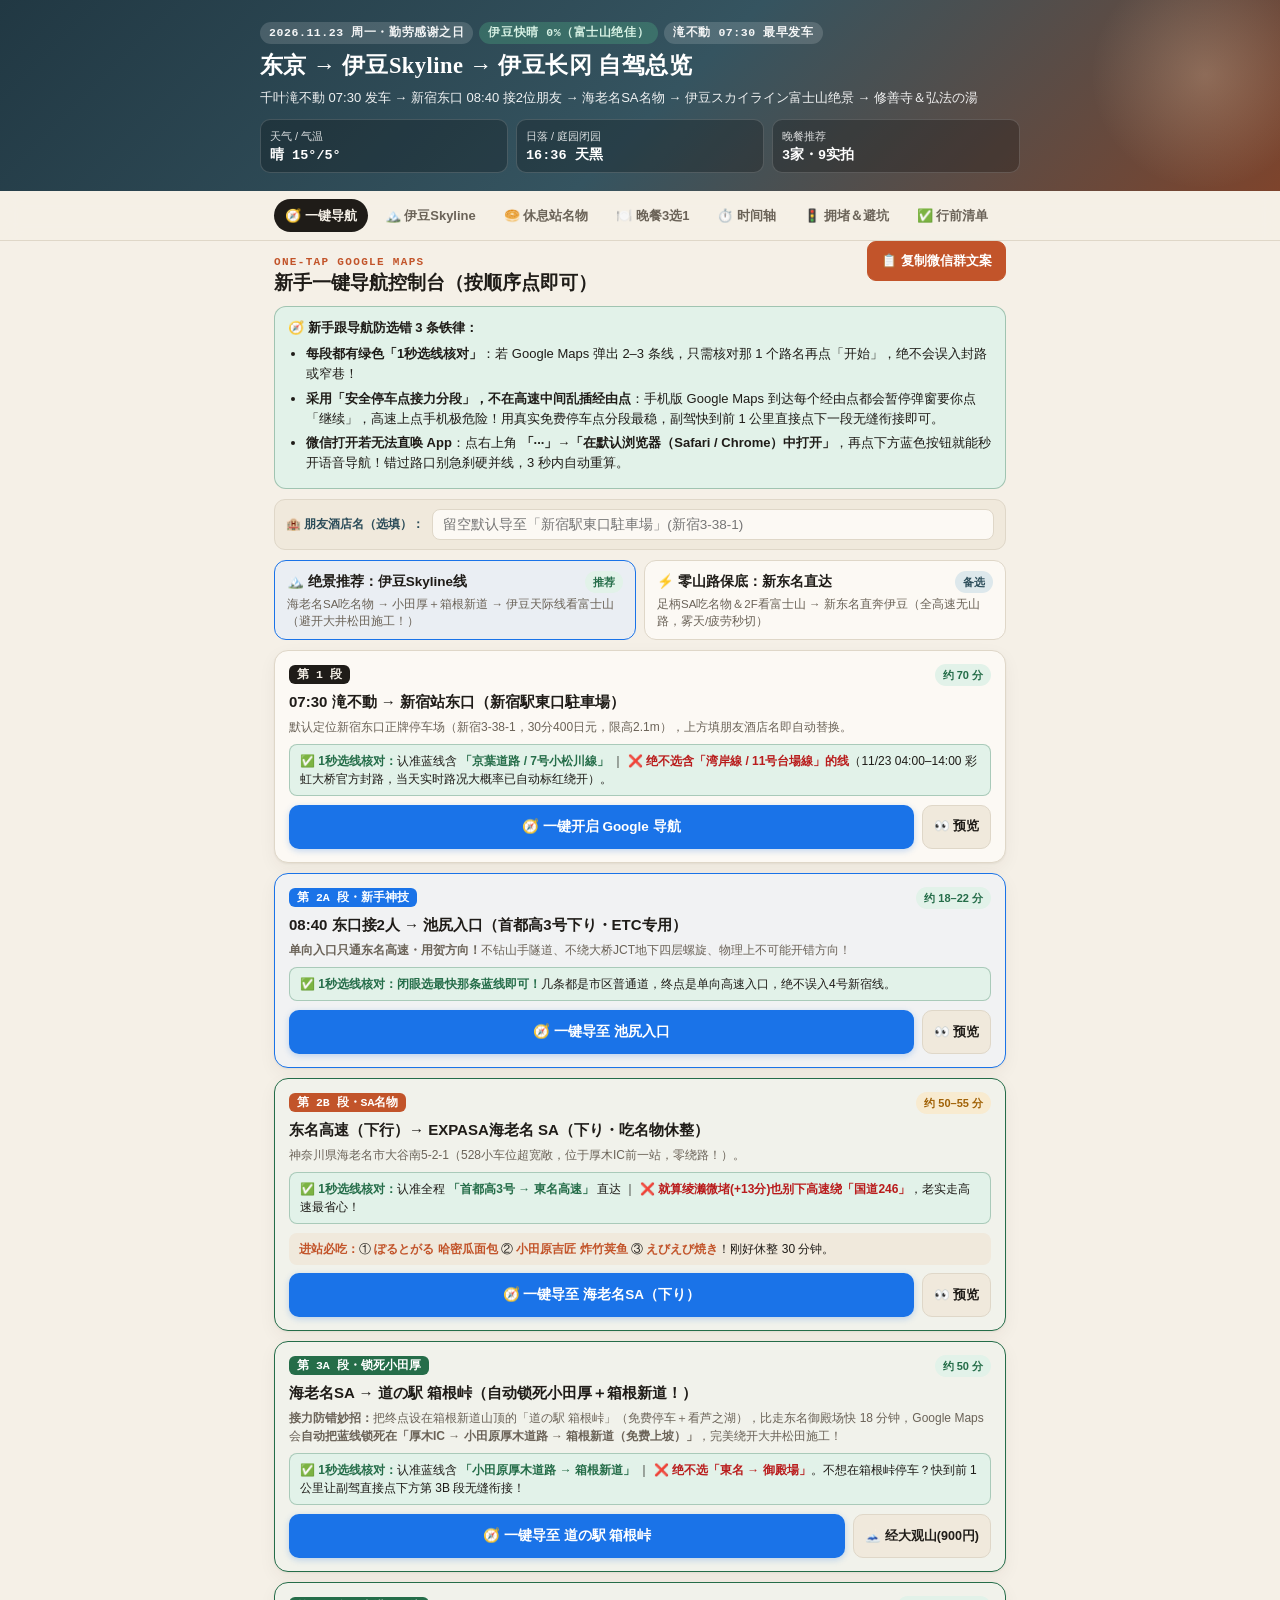
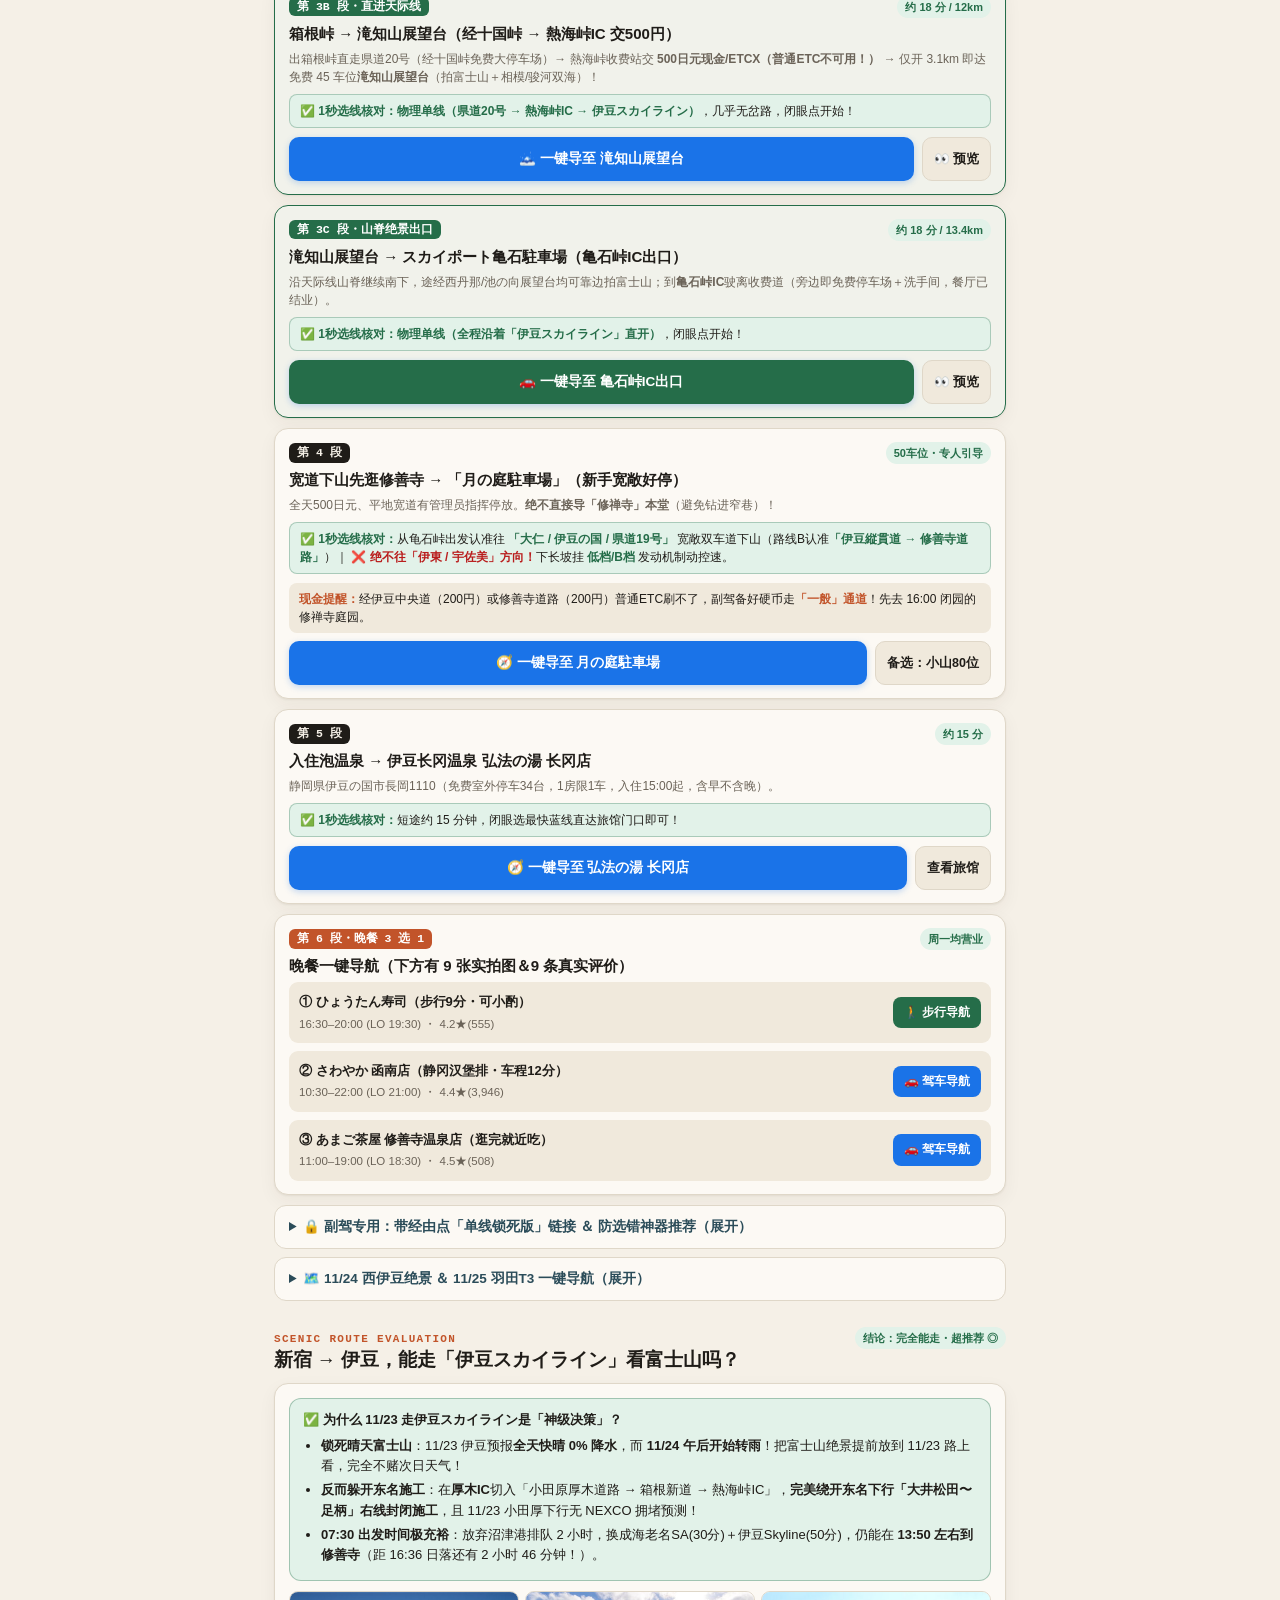
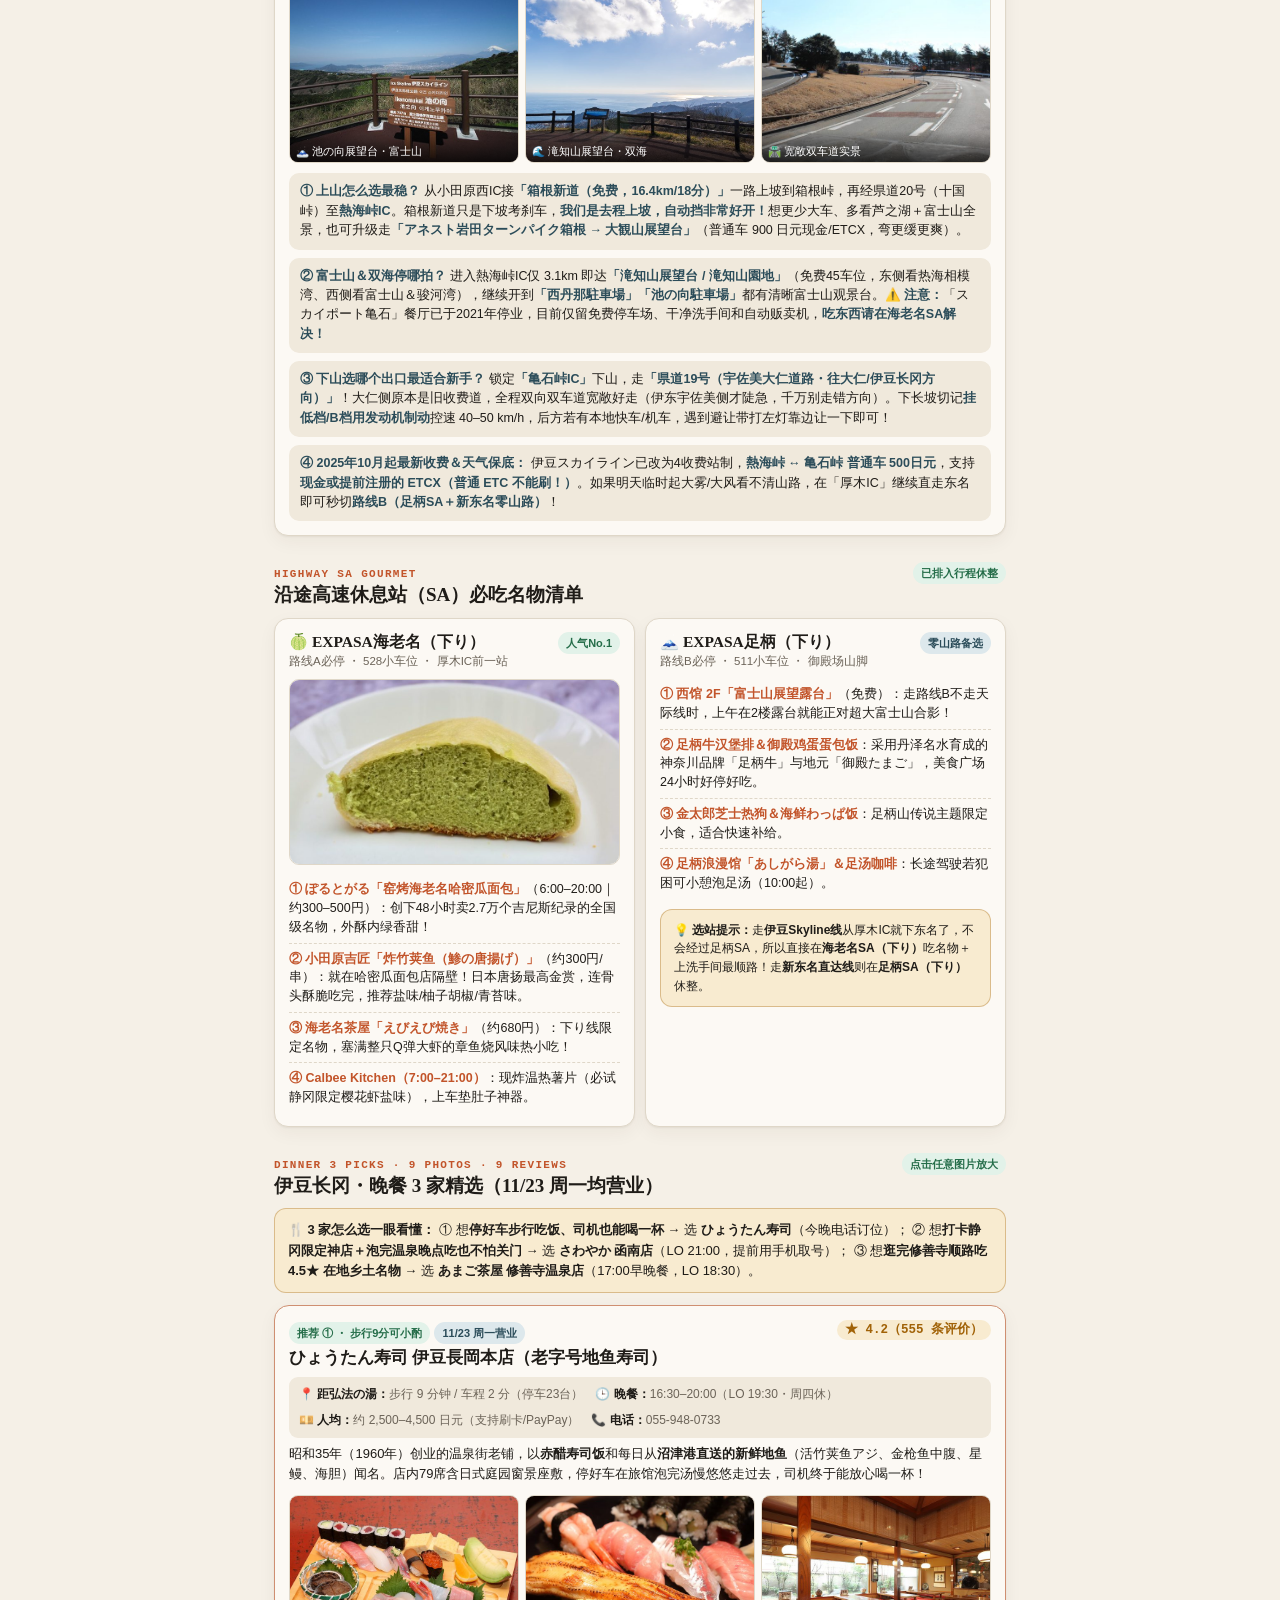
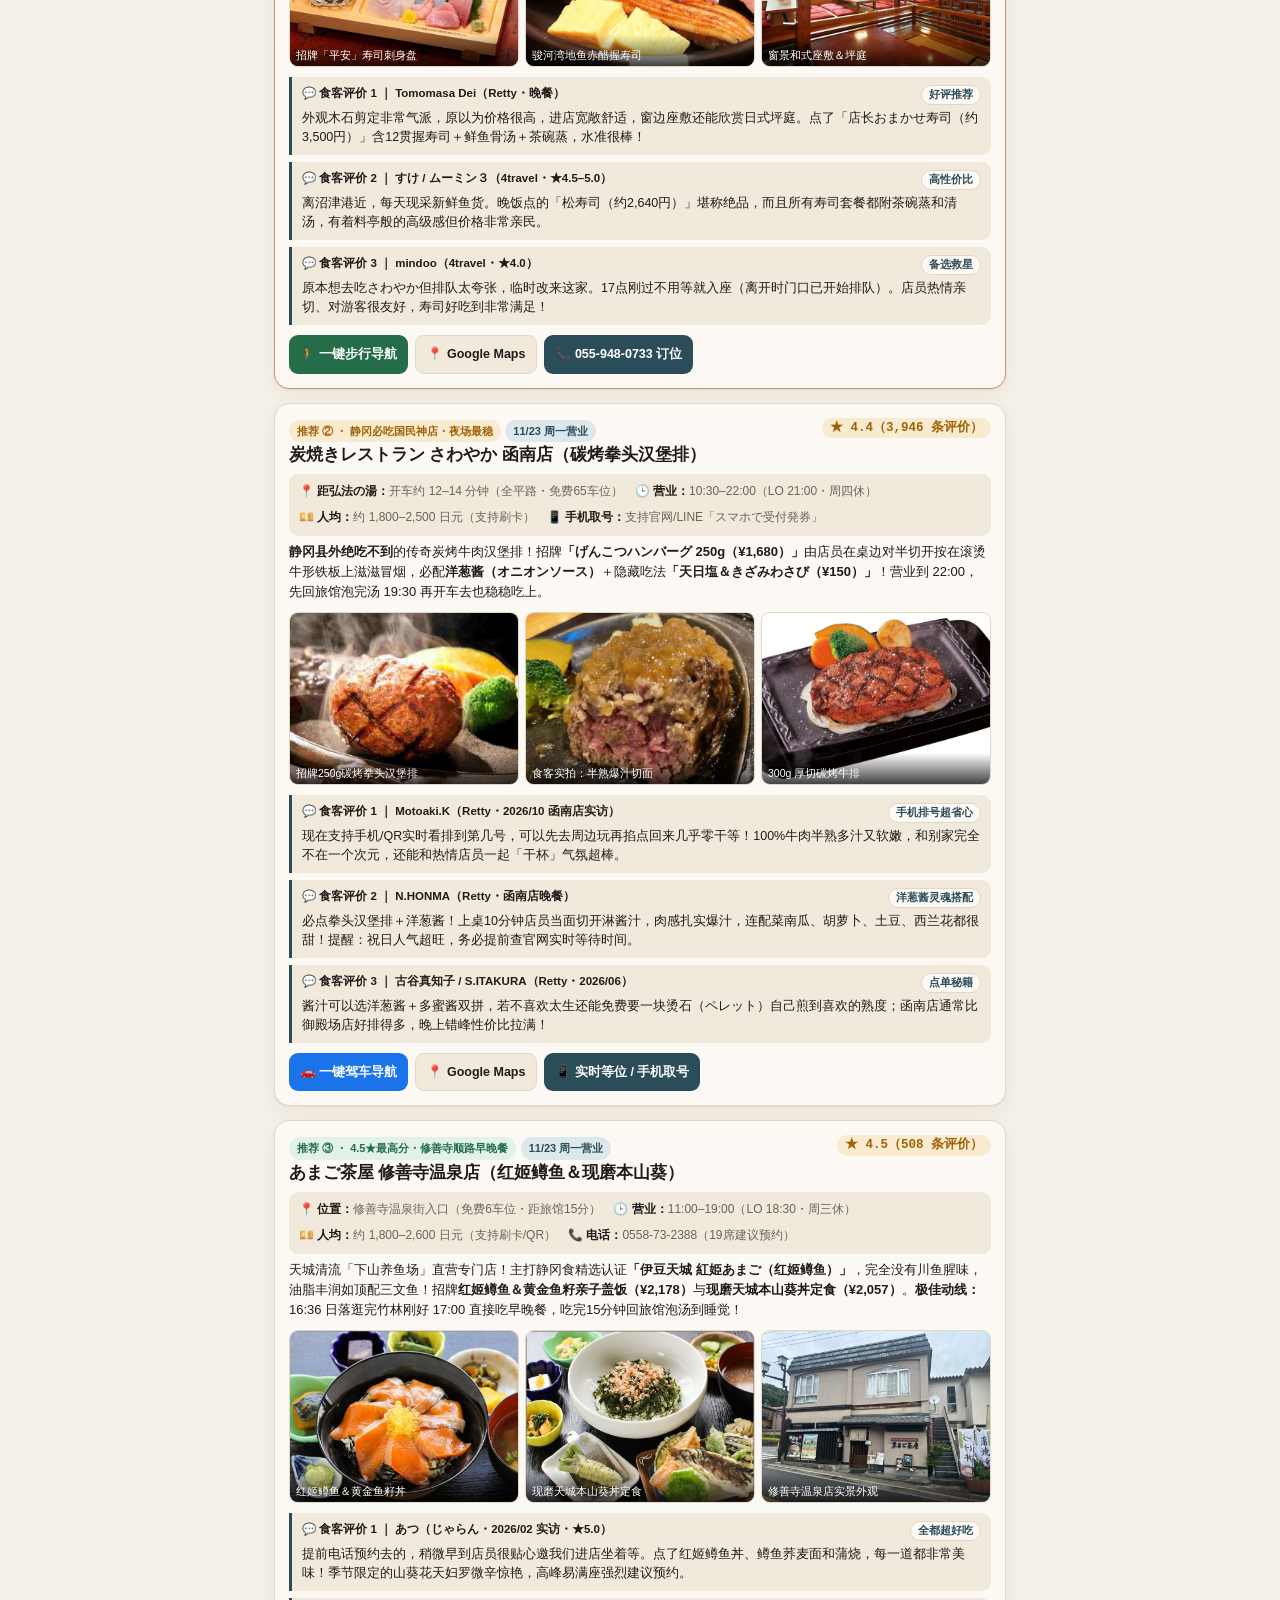
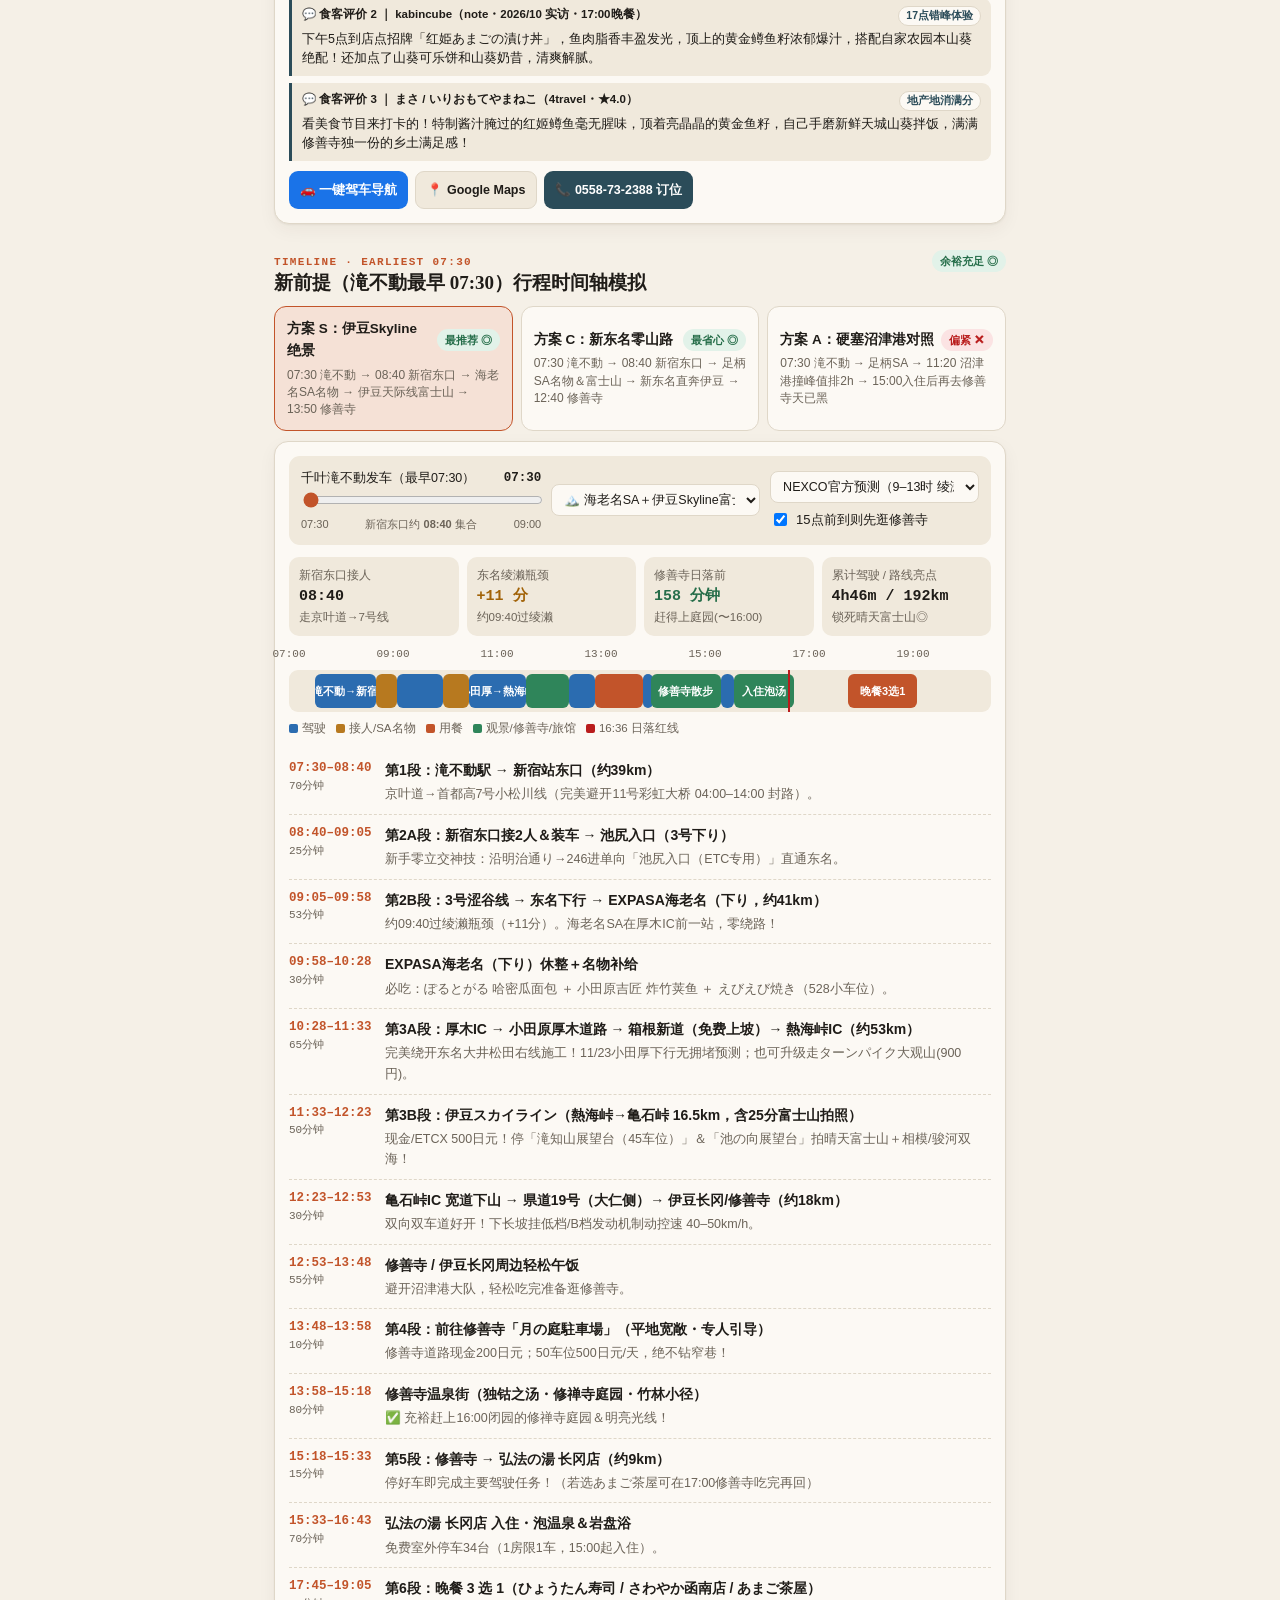
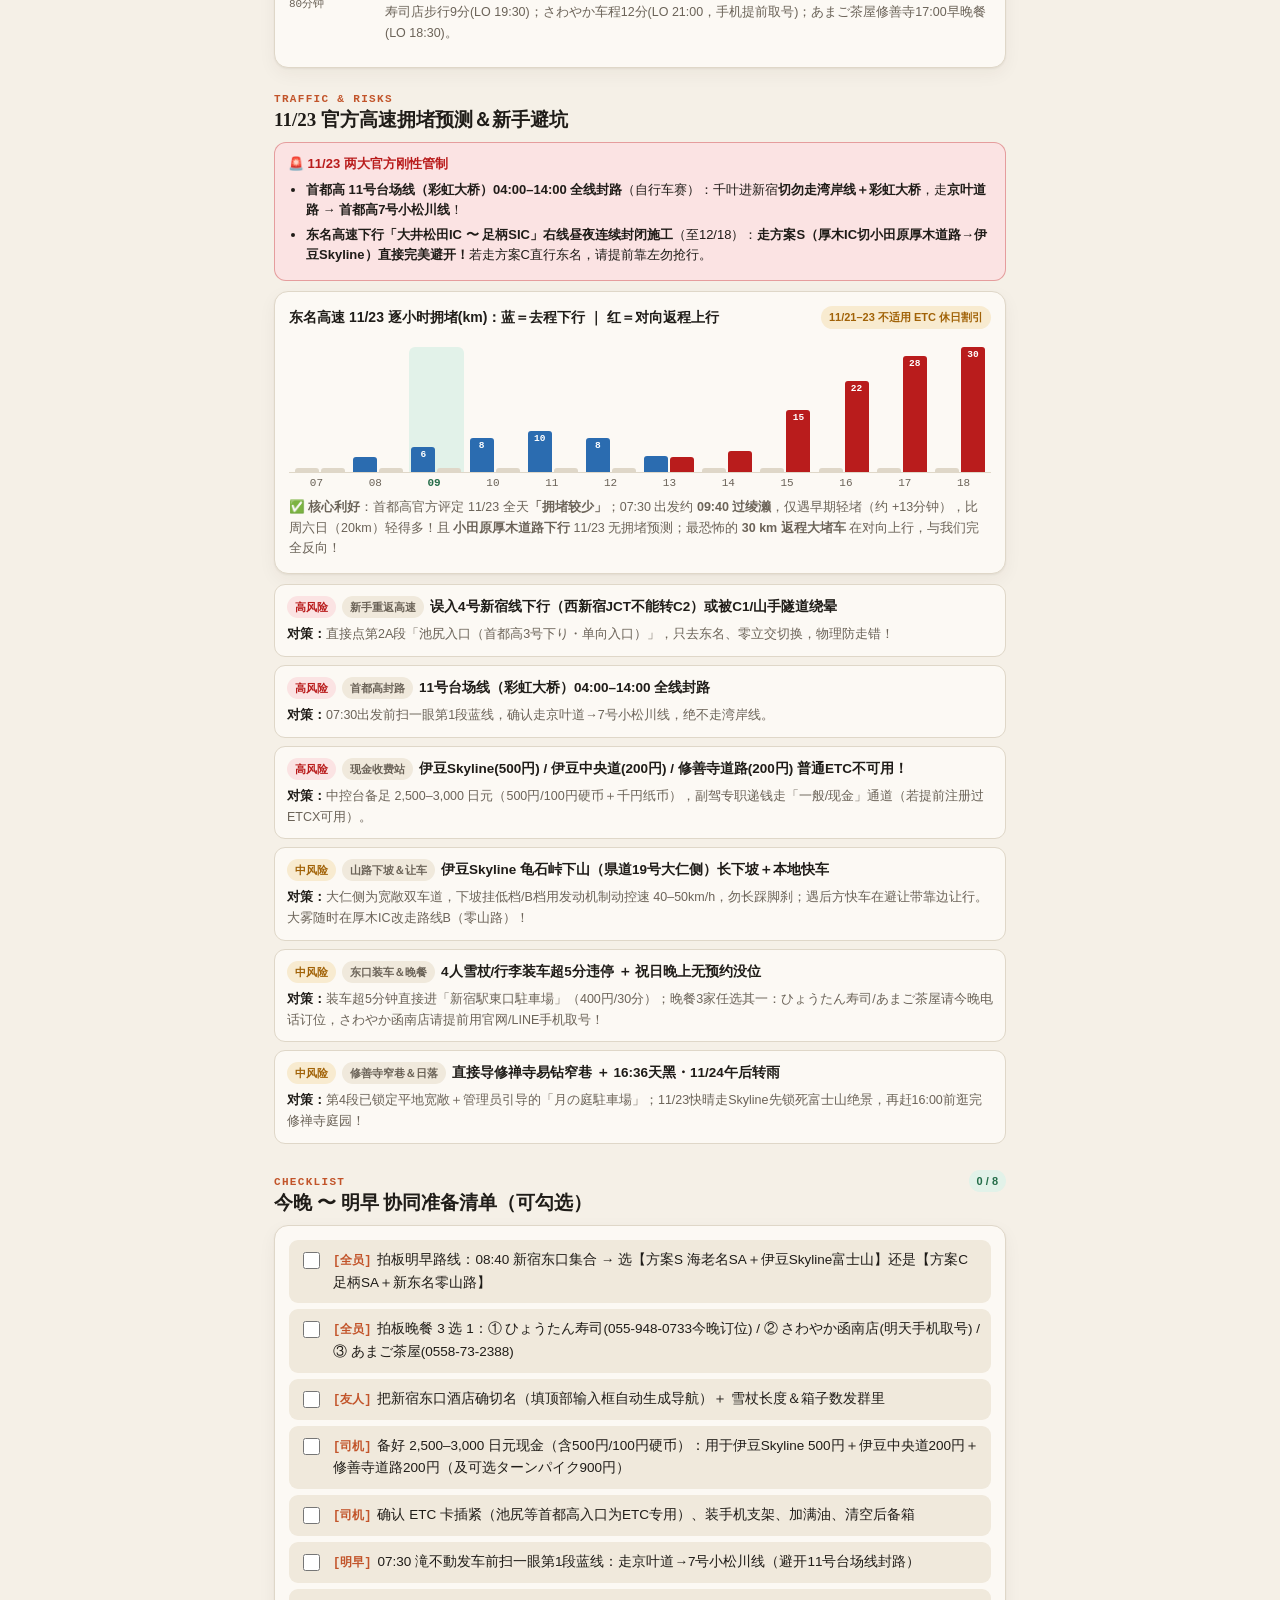
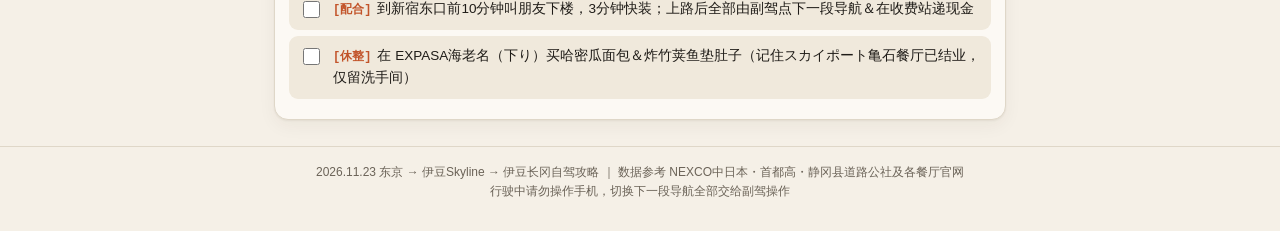
==== commit d6f0f2e3: "Add anti-wrong-route 1-sec checks, safe-stop relay legs, and co-pilot locked waypoint links" ====
--- a/index.html
+++ b/index.html
@@ -99,15 +99,18 @@
 .nav-card{background:var(--card);border:1.5px solid var(--line);border-radius:14px;padding:13px 14px;margin-bottom:10px;box-shadow:var(--shadow)}
 .nav-card.highlight{border-color:var(--nav);background:color-mix(in srgb,var(--nav) 5%,var(--card))}
 .nav-card.scenic{border-color:var(--ok);background:color-mix(in srgb,var(--ok) 5%,var(--card))}
-.nav-top{display:flex;align-items:flex-start;justify-content:space-between;gap:8px;margin-bottom:6px}
+.nav-top{display:flex;align-items:center;justify-content:space-between;flex-wrap:wrap;gap:6px 8px;margin-bottom:6px}
 .nav-step{display:inline-flex;align-items:center;justify-content:center;font:700 11.5px/1 var(--mono);padding:4px 8px;border-radius:6px;background:var(--ink);color:var(--paper);flex-shrink:0}
 .nav-step.blue{background:var(--nav);color:#fff}
 .nav-step.green{background:var(--ok);color:#fff}
 .nav-step.orange{background:var(--accent);color:#fff}
-.nav-title{font-weight:700;font-size:14.5px;line-height:1.35;flex:1}
+.nav-title{font-weight:700;font-size:15px;line-height:1.35;flex:1 1 100%;order:3}
 .nav-meta{font-size:12px;color:var(--soft);margin:2px 0 8px;line-height:1.5}
-.nav-tip{font-size:12px;background:var(--card2);border-radius:8px;padding:7px 10px;margin-bottom:10px;color:var(--ink);line-height:1.5}
+.nav-tip{font-size:12px;background:var(--card2);border-radius:8px;padding:7px 10px;margin-bottom:8px;color:var(--ink);line-height:1.5}
 .nav-tip b{color:var(--accent)}
+.route-check{font-size:12px;line-height:1.5;padding:7px 10px;border-radius:8px;margin-bottom:9px;background:var(--ok-bg);border:1px solid color-mix(in srgb,var(--ok) 30%,transparent);color:var(--ink)}
+.route-check b{color:var(--ok)}
+.route-check .no{color:var(--err);font-weight:700}
 .nav-actions{display:grid;grid-template-columns:1fr auto;gap:8px}
 .nav-actions.tri{grid-template-columns:1fr 1fr;gap:8px}
 .gbtn{display:flex;align-items:center;justify-content:center;gap:5px;padding:10.5px 12px;border-radius:10px;font-size:13.5px;font-weight:700;background:var(--nav);color:#fff;text-align:center;box-shadow:0 2px 6px rgba(26,115,232,.25)}
@@ -281,11 +284,11 @@
     </div>
 
     <div class="alert ok" style="margin-bottom:10px">
-      <b>🧭 新手跟导航 3 条铁律：</b>
+      <b>🧭 新手跟导航防选错 3 条铁律：</b>
       <ul>
-        <li><b>在微信打开若无法直唤 App</b>：点右上角 <b>「···」→「在默认浏览器（Safari / Chrome）中打开」</b>，再点下方蓝色按钮就能秒开 Google Maps 语音导航！</li>
-        <li><b>开车不碰手机，下一段全部交给副驾点！</b>每段只设一个清晰目的地，避免高速中途弹窗卡壳。</li>
-        <li><b>错过路口别急刹硬并线</b>：顺着往前开，Google Maps 3 秒内自动重算路线，安全第一！</li>
+        <li><b>每段都有绿色「1秒选线核对」</b>：若 Google Maps 弹出 2–3 条线，只需核对那 1 个路名再点「开始」，绝不会误入封路或窄巷！</li>
+        <li><b>采用「安全停车点接力分段」，不在高速中间乱插经由点</b>：手机版 Google Maps 到达每个经由点都会暂停弹窗要你点「继续」，高速上点手机极危险！用真实免费停车点分段最稳，副驾快到前 1 公里直接点下一段无缝衔接即可。</li>
+        <li><b>微信打开若无法直唤 App</b>：点右上角 <b>「···」→「在默认浏览器（Safari / Chrome）中打开」</b>，再点下方蓝色按钮就能秒开语音导航！错过路口别急刹硬并线，3 秒内自动重算。</li>
       </ul>
     </div>
 
@@ -315,7 +318,7 @@
         <span class="tag ok">约 70 分</span>
       </div>
       <div class="nav-meta">默认定位新宿东口正牌停车场（新宿3-38-1，30分400日元，限高2.1m），上方填朋友酒店名即自动替换。</div>
-      <div class="nav-tip"><b>发车前3秒核对：</b>11/23 首都高11号台场线（彩虹大桥）04:00–14:00 封路！确认蓝线走的是<b>京叶道路 → 7号小松川线</b>（不走彩虹桥）再出发！</div>
+      <div class="route-check"><b>✅ 1秒选线核对：</b>认准蓝线含 <b>「京葉道路 / 7号小松川線」</b> ｜ <span class="no">❌ 绝不选含「湾岸線 / 11号台場線」的线</span>（11/23 04:00–14:00 彩虹大桥官方封路，当天实时路况大概率已自动标红绕开）。</div>
       <div class="nav-actions">
         <a id="leg1-go" class="gbtn" target="_blank" rel="noopener" href="https://www.google.com/maps/dir/?api=1&destination=35.691958,139.701291&travelmode=driving&dir_action=navigate">🧭 一键开启 Google 导航</a>
         <a id="leg1-pre" class="pview" target="_blank" rel="noopener" href="https://www.google.com/maps/dir/?api=1&origin=%E6%BB%9D%E4%B8%8D%E5%8B%95%E9%A7%85&destination=35.691958,139.701291&travelmode=driving">👀 预览</a>
@@ -330,14 +333,14 @@
         <span class="tag ok">约 18–22 分</span>
       </div>
       <div class="nav-meta"><b>单向入口只通东名高速・用贺方向！</b>不钻山手隧道、不绕大桥JCT地下四层螺旋、物理上不可能开错方向！</div>
-      <div class="nav-tip"><b>新手避坑：</b>绝不进4号新宿线下行（西新宿JCT不能转C2）。进池尻ETC闸门直上3号涩谷线，一直直开就是东名高速！</div>
+      <div class="route-check"><b>✅ 1秒选线核对：</b><b>闭眼选最快那条蓝线即可！</b>几条都是市区普通道，终点是单向高速入口，绝不误入4号新宿线。</div>
       <div class="nav-actions">
         <a class="gbtn" target="_blank" rel="noopener" href="https://www.google.com/maps/dir/?api=1&destination=%E6%B1%A0%E5%B0%BB%E5%85%A5%E5%8F%A3+%E9%A6%96%E9%83%BD%E9%AB%98%E9%80%9F3%E5%8F%B7%E6%B8%8B%E8%B0%B7%E7%B7%9A&travelmode=driving&dir_action=navigate">🧭 一键导至 池尻入口</a>
         <a class="pview" target="_blank" rel="noopener" href="https://www.google.com/maps/dir/?api=1&origin=%E6%96%B0%E5%AE%BF%E9%A7%85%E6%9D%B1%E5%8F%A3&destination=%E6%B1%A0%E5%B0%BB%E5%85%A5%E5%8F%A3+%E9%A6%96%E9%83%BD%E9%AB%98%E9%80%9F3%E5%8F%B7%E6%B8%8B%E8%B0%B7%E7%B7%9A&travelmode=driving">👀 预览</a>
       </div>
     </div>
 
-    <!-- ROUTE A: SKYLINE LEGS -->
+    <!-- ROUTE A: SKYLINE LEGS (NATURAL-STOP RELAY LOCK) -->
     <div id="nav-skyline">
       <div class="nav-card scenic">
         <div class="nav-top">
@@ -346,7 +349,8 @@
           <span class="tag warn">约 50–55 分</span>
         </div>
         <div class="nav-meta">神奈川県海老名市大谷南5-2-1（528小车位超宽敞，位于厚木IC前一站，零绕路！）。</div>
-        <div class="nav-tip"><b>进站必吃：</b>① <b>ぽるとがる 哈密瓜面包</b> ② <b>小田原吉匠 炸竹荚鱼</b> ③ <b>えびえび焼き</b>！09:40过绫濑预计轻堵约+13分，刚好下车休整30分钟。</div>
+        <div class="route-check"><b>✅ 1秒选线核对：</b>认准全程 <b>「首都高3号 → 東名高速」</b> 直达 ｜ <span class="no">❌ 就算绫濑微堵(+13分)也别下高速绕「国道246」</span>，老实走高速最省心！</div>
+        <div class="nav-tip"><b>进站必吃：</b>① <b>ぽるとがる 哈密瓜面包</b> ② <b>小田原吉匠 炸竹荚鱼</b> ③ <b>えびえび焼き</b>！刚好休整 30 分钟。</div>
         <div class="nav-actions">
           <a class="gbtn" target="_blank" rel="noopener" href="https://www.google.com/maps/dir/?api=1&destination=EXPASA%E6%B5%B7%E8%80%81%E5%90%8D+%E4%B8%8B%E3%82%8A+%E7%A5%9E%E5%A5%88%E5%B7%9D%E7%9C%8C%E6%B5%B7%E8%80%81%E5%90%8D%E5%B8%82%E5%A4%A7%E8%B0%B7%E5%8D%975-2-1&travelmode=driving&dir_action=navigate">🧭 一键导至 海老名SA（下り）</a>
           <a class="pview" target="_blank" rel="noopener" href="https://www.google.com/maps/dir/?api=1&origin=%E6%B1%A0%E5%B0%BB%E5%85%A5%E5%8F%A3&destination=EXPASA%E6%B5%B7%E8%80%81%E5%90%8D+%E4%B8%8B%E3%82%8A&travelmode=driving">👀 预览</a>
@@ -355,29 +359,43 @@
 
       <div class="nav-card scenic">
         <div class="nav-top">
-          <span class="nav-step green">第 3A 段・上山绝景</span>
-          <div class="nav-title">海老名SA → 伊豆スカイライン「熱海峠IC」入口</div>
-          <span class="tag ok">约 65 分</span>
-        </div>
-        <div class="nav-meta">路线：厚木IC → <b>小田原厚木道路</b>（11/23下行无拥堵，完美绕开东名大井松田施工！）→ <b>箱根新道（免费上坡好开）</b>→ 箱根峠 → 经十国峠 → 熱海峠IC。</div>
-        <div class="nav-tip"><b>现金/ETCX 必看：</b>在熱海峠收费站交 <b>500日元</b>（普通车到龟石峠），<b>普通ETC不可用</b>！副驾请提前拿好硬币/千元纸币。想再升级风景可点右侧先去「大观山展望台（ターンパイク箱根 900日元）」。</div>
+          <span class="nav-step green">第 3A 段・锁死小田厚</span>
+          <div class="nav-title">海老名SA → 道の駅 箱根峠（自动锁死小田厚＋箱根新道！）</div>
+          <span class="tag ok">约 50 分</span>
+        </div>
+        <div class="nav-meta"><b>接力防错妙招：</b>把终点设在箱根新道山顶的「道の駅 箱根峠」（免费停车＋看芦之湖），比走东名御殿场快 18 分钟，Google Maps 会<b>自动把蓝线锁死在「厚木IC → 小田原厚木道路 → 箱根新道（免费上坡）」</b>，完美绕开大井松田施工！</div>
+        <div class="route-check"><b>✅ 1秒选线核对：</b>认准蓝线含 <b>「小田原厚木道路 → 箱根新道」</b> ｜ <span class="no">❌ 绝不选「東名 → 御殿場」</span>。不想在箱根峠停车？快到前 1 公里让副驾直接点下方第 3B 段无缝衔接！</div>
         <div class="nav-actions">
-          <a class="gbtn" target="_blank" rel="noopener" href="https://www.google.com/maps/dir/?api=1&destination=%E4%BC%8A%E8%B1%86%E3%82%B9%E3%82%AB%E3%82%A4%E3%83%A9%E3%82%A4%E3%83%B3+%E7%86%B1%E6%B5%B7%E5%B3%A0IC&travelmode=driving&dir_action=navigate">🧭 一键导至 熱海峠IC</a>
+          <a class="gbtn" target="_blank" rel="noopener" href="https://www.google.com/maps/dir/?api=1&destination=%E9%81%93%E3%81%AE%E9%A7%85+%E7%AE%B1%E6%A0%B9%E5%B3%A0+%E7%A5%9E%E5%A5%88%E5%B7%9D%E7%9C%8C%E7%AE%B1%E6%A0%B9%E7%94%BA%E7%AE%B1%E6%A0%B9381-22&travelmode=driving&dir_action=navigate">🧭 一键导至 道の駅 箱根峠</a>
           <a class="pview" target="_blank" rel="noopener" href="https://www.google.com/maps/dir/?api=1&destination=%E3%82%A2%E3%83%8D%E3%82%B9%E3%83%88%E5%B2%A9%E7%94%B0+%E3%82%B9%E3%82%AB%E3%82%A4%E3%83%A9%E3%82%A6%E3%83%B3%E3%82%B8+%E5%A4%A7%E8%A6%B3%E5%B1%B1&travelmode=driving&dir_action=navigate">🗻 经大观山(900円)</a>
         </div>
       </div>
 
       <div class="nav-card scenic">
         <div class="nav-top">
-          <span class="nav-step green">第 3B 段・富士山打卡</span>
-          <div class="nav-title">伊豆スカイライン：滝知山展望台 → 池の向展望台 → 亀石峠IC下山</div>
-          <span class="tag ok">16.5km / 含拍照50分</span>
-        </div>
-        <div class="nav-meta">进熱海峠仅 3.1km 即达<b>滝知山展望台</b>（免费45车位，东望相模湾・西望富士山＆骏河湾）；继续沿山脊南下经<b>池の向展望台</b>，至<b>亀石峠IC</b>驶离天际线！</div>
-        <div class="nav-tip"><b>新手下山要领：</b>从<b>亀石峠IC</b>下山走<b>県道19号（大仁方向）</b>，双向双车道宽敞好开！下长坡请挂 <b>低档/B档（发动机制动）</b> 控速40–50km/h，遇后方快车在避让带靠边礼让即可。</div>
-        <div class="nav-actions tri">
-          <a class="gbtn" target="_blank" rel="noopener" href="https://www.google.com/maps/dir/?api=1&destination=%E6%BB%9D%E7%9F%A5%E5%B1%B1%E5%B1%95%E6%9C%9B%E5%8F%B0+%E4%BC%8A%E8%B1%86%E3%82%B9%E3%82%AB%E3%82%A4%E3%83%A9%E3%82%A4%E3%83%B3&travelmode=driving&dir_action=navigate">🗻 1.导至 滝知山展望台</a>
-          <a class="gbtn walk" target="_blank" rel="noopener" href="https://www.google.com/maps/dir/?api=1&destination=%E4%BC%8A%E8%B1%86%E3%82%B9%E3%82%AB%E3%82%A4%E3%83%A9%E3%82%A4%E3%83%B3+%E4%BA%80%E7%9F%B3%E5%B3%A0IC&travelmode=driving&dir_action=navigate">🚗 2.导至 亀石峠IC出口</a>
+          <span class="nav-step green">第 3B 段・直进天际线</span>
+          <div class="nav-title">箱根峠 → 滝知山展望台（经十国峠 → 熱海峠IC 交500円）</div>
+          <span class="tag ok">约 18 分 / 12km</span>
+        </div>
+        <div class="nav-meta">出箱根峠直走県道20号（经十国峠免费大停车场）→ 熱海峠收费站交 <b>500日元现金/ETCX（普通ETC不可用！）</b> → 仅开 3.1km 即达免费 45 车位<b>滝知山展望台</b>（拍富士山＋相模/骏河双海）！</div>
+        <div class="route-check"><b>✅ 1秒选线核对：</b><b>物理单线（県道20号 → 熱海峠IC → 伊豆スカイライン）</b>，几乎无岔路，闭眼点开始！</div>
+        <div class="nav-actions">
+          <a class="gbtn" target="_blank" rel="noopener" href="https://www.google.com/maps/dir/?api=1&destination=%E6%BB%9D%E7%9F%A5%E5%B1%B1%E5%B1%95%E6%9C%9B%E5%8F%B0+%E4%BC%8A%E8%B1%86%E3%82%B9%E3%82%AB%E3%82%A4%E3%83%A9%E3%82%A4%E3%83%B3&travelmode=driving&dir_action=navigate">🗻 一键导至 滝知山展望台</a>
+          <a class="pview" target="_blank" rel="noopener" href="https://www.google.com/maps/dir/?api=1&origin=%E9%81%93%E3%81%AE%E9%A7%85+%E7%AE%B1%E6%A0%B9%E5%B3%A0&destination=%E6%BB%9D%E7%9F%A5%E5%B1%B1%E5%B1%95%E6%9C%9B%E5%8F%B0+%E4%BC%8A%E8%B1%86%E3%82%B9%E3%82%AB%E3%82%A4%E3%83%A9%E3%82%A4%E3%83%B3&travelmode=driving">👀 预览</a>
+        </div>
+      </div>
+
+      <div class="nav-card scenic">
+        <div class="nav-top">
+          <span class="nav-step green">第 3C 段・山脊绝景出口</span>
+          <div class="nav-title">滝知山展望台 → スカイポート亀石駐車場（亀石峠IC出口）</div>
+          <span class="tag ok">约 18 分 / 13.4km</span>
+        </div>
+        <div class="nav-meta">沿天际线山脊继续南下，途经西丹那/池の向展望台均可靠边拍富士山；到<b>亀石峠IC</b>驶离收费道（旁边即免费停车场＋洗手间，餐厅已结业）。</div>
+        <div class="route-check"><b>✅ 1秒选线核对：</b><b>物理单线（全程沿着「伊豆スカイライン」直开）</b>，闭眼点开始！</div>
+        <div class="nav-actions">
+          <a class="gbtn walk" target="_blank" rel="noopener" href="https://www.google.com/maps/dir/?api=1&destination=%E3%82%B9%E3%82%AB%E3%82%A4%E3%83%9D%E3%83%BC%E3%83%88%E4%BA%80%E7%9F%B3%E9%A7%90%E8%BB%8A%E5%A0%B4&travelmode=driving&dir_action=navigate">🚗 一键导至 亀石峠IC出口</a>
+          <a class="pview" target="_blank" rel="noopener" href="https://www.google.com/maps/dir/?api=1&origin=%E6%BB%9D%E7%9F%A5%E5%B1%B1%E5%B1%95%E6%9C%9B%E5%8F%B0+%E4%BC%8A%E8%B1%86%E3%82%B9%E3%82%AB%E3%82%A4%E3%83%A9%E3%82%A4%E3%83%B3&destination=%E3%82%B9%E3%82%AB%E3%82%A4%E3%83%9D%E3%83%BC%E3%83%88%E4%BA%80%E7%9F%B3%E9%A7%90%E8%BB%8A%E5%A0%B4&travelmode=driving">👀 预览</a>
         </div>
       </div>
     </div>
@@ -391,7 +409,7 @@
           <span class="tag warn">约 75–85 分</span>
         </div>
         <div class="nav-meta">静岡県駿東郡小山町桑木603-18（511小车位，西馆2楼富士山展望露台＋足柄牛名物）。</div>
-        <div class="nav-tip"><b>施工提醒：</b>大井松田IC〜足柄SIC 右线昼夜封闭，全部合流左线！请提前靠左稳妥驶入足柄SA。</div>
+        <div class="route-check"><b>✅ 1秒选线核对：</b>认准全程 <b>「首都高3号 → 東名高速」</b> 直达 ｜ ⚠️ 大井松田IC〜足柄SIC 右线昼夜施工封闭，请提前靠左稳妥驶入足柄SA。</div>
         <div class="nav-actions">
           <a class="gbtn" target="_blank" rel="noopener" href="https://www.google.com/maps/dir/?api=1&destination=EXPASA%E8%B6%B3%E6%9F%84+%E4%B8%8B%E3%82%8A+%E9%9D%99%E5%B2%A1%E7%9C%8C%E9%A7%BF%E6%9D%B1%E9%83%A1%E5%B0%8F%E5%B1%B1%E7%94%BA%E6%A1%91%E6%9C%A8603-18&travelmode=driving&dir_action=navigate">🧭 一键导至 足柄SA（下り）</a>
           <a class="pview" target="_blank" rel="noopener" href="https://www.google.com/maps/dir/?api=1&origin=%E6%B1%A0%E5%B0%BB%E5%85%A5%E5%8F%A3&destination=EXPASA%E8%B6%B3%E6%9F%84+%E4%B8%8B%E3%82%8A&travelmode=driving">👀 预览</a>
@@ -405,6 +423,7 @@
           <span class="tag err">11:15 硬止损</span>
         </div>
         <div class="nav-meta">11/23叠加沼津秋祭，若足柄出发已过<b>10:40</b>，请直接跳过本段点下方第4段直奔修善寺！</div>
+        <div class="route-check"><b>✅ 1秒选线核对：</b>认准 <b>「新東名 → 長泉沼津IC → 伊豆縦貫道」</b>（全高速零山路）。</div>
         <div class="nav-actions">
           <a class="gbtn" target="_blank" rel="noopener" href="https://www.google.com/maps/dir/?api=1&destination=%E6%B2%BC%E6%B4%A5%E3%81%BF%E3%81%AA%E3%81%A8%E6%96%B0%E9%AE%AE%E9%A4%A8+%E9%9D%99%E5%B2%A1%E7%9C%8C%E6%B2%BC%E6%B4%A5%E5%B8%82%E5%8D%83%E6%9C%AC%E6%B8%AF%E7%94%BA128-1&travelmode=driving&dir_action=navigate">🧭 一键导至 沼津港</a>
           <a class="pview" target="_blank" rel="noopener" href="#sim">看时间测算</a>
@@ -416,11 +435,12 @@
     <div class="nav-card">
       <div class="nav-top">
         <span class="nav-step">第 4 段</span>
-        <div class="nav-title">先逛修善寺温泉街 → 「月の庭駐車場」（新手宽敞好停）</div>
+        <div class="nav-title">宽道下山先逛修善寺 → 「月の庭駐車場」（新手宽敞好停）</div>
         <span class="tag ok">50车位・专人引导</span>
       </div>
       <div class="nav-meta">全天500日元、平地宽道有管理员指挥停放。<b>绝不直接导「修禅寺」本堂</b>（避免钻进窄巷）！</div>
-      <div class="nav-tip"><b>现金提醒：</b>经伊豆中央道（200日元）或修善寺道路（200日元）普通ETC刷不了，副驾备好硬币走<b>「一般」通道</b>！先去 16:00 闭园的修禅寺庭园。</div>
+      <div class="route-check"><b>✅ 1秒选线核对：</b>从龟石峠出发认准往 <b>「大仁 / 伊豆の国 / 県道19号」</b> 宽敞双车道下山（路线B认准<b>「伊豆縦貫道 → 修善寺道路」</b>）｜ <span class="no">❌ 绝不往「伊東 / 宇佐美」方向！</span>下长坡挂 <b>低档/B档</b> 发动机制动控速。</div>
+      <div class="nav-tip"><b>现金提醒：</b>经伊豆中央道（200円）或修善寺道路（200円）普通ETC刷不了，副驾备好硬币走<b>「一般」通道</b>！先去 16:00 闭园的修禅寺庭园。</div>
       <div class="nav-actions">
         <a class="gbtn" target="_blank" rel="noopener" href="https://www.google.com/maps/dir/?api=1&destination=%E6%9C%88%E3%81%AE%E5%BA%AD%E9%A7%90%E8%BB%8A%E5%A0%B4+%E4%BF%AE%E5%96%84%E5%AF%BA&travelmode=driving&dir_action=navigate">🧭 一键导至 月の庭駐車場</a>
         <a class="pview" target="_blank" rel="noopener" href="https://www.google.com/maps/dir/?api=1&destination=%E5%B0%8F%E5%B1%B1%E9%A7%90%E8%BB%8A%E5%A0%B4+%E4%BF%AE%E5%96%84%E5%AF%BA&travelmode=driving&dir_action=navigate">备选：小山80位</a>
@@ -435,6 +455,7 @@
         <span class="tag ok">约 15 分</span>
       </div>
       <div class="nav-meta">静岡県伊豆の国市長岡1110（免费室外停车34台，1房限1车，入住15:00起，含早不含晚）。</div>
+      <div class="route-check"><b>✅ 1秒选线核对：</b>短途约 15 分钟，闭眼选最快蓝线直达旅馆门口即可！</div>
       <div class="nav-actions">
         <a class="gbtn" target="_blank" rel="noopener" href="https://www.google.com/maps/dir/?api=1&destination=35.03003,138.93376&travelmode=driving&dir_action=navigate">🧭 一键导至 弘法の湯 长冈店</a>
         <a class="pview" target="_blank" rel="noopener" href="https://www.google.com/maps/search/?api=1&query=%E5%BC%98%E6%B3%95%E3%81%AE%E6%B9%AF+%E9%95%B7%E5%B2%A1%E5%BA%97">查看旅馆</a>
@@ -463,6 +484,33 @@
         </div>
       </div>
     </div>
+
+    <!-- CO-PILOT LOCKED-ROUTE WITH WAYPOINTS & YAHOO CARNAVI -->
+    <details class="more-nav">
+      <summary>🔒 副驾专用：带经由点「单线锁死版」链接 ＆ 防选错神器推荐（展开）</summary>
+      <div class="alert warn" style="margin-top:10px;font-size:12px">
+        <b>⚠️ 为什么不能在高速高架上插经由点？</b><br>
+        手机版 Google Maps 会把每个经由点当成「经停站」，到达时会<b>暂停语音并弹窗要你手动点『继续』</b>，而且高架桥上的坐标极易吸附到桥下辅路或对向车道！<br>
+        👉 下方 2 条「锁死版」只选了<b>真实免费停车观景点</b>做经由点，点开<b>只有 1 条唯一蓝线</b>（到达经由点请由副驾点「继续」或直接停车拍照）。
+      </div>
+      <div class="mini-nav-list">
+        <div class="mini-nav">
+          <div><b>🔒 锁死全山景：海老名SA → 修善寺（经 箱根峠｜滝知山｜亀石峠）</b><br><span style="font-size:11.5px;color:var(--soft)">3个真实免费停车经由点，100% 锁死小田厚＋箱根新道＋伊豆Skyline＋大仁宽道！</span></div>
+          <div style="display:flex;flex-direction:column;gap:5px;flex-shrink:0;text-align:center">
+            <a target="_blank" rel="noopener" href="https://www.google.com/maps/dir/?api=1&destination=%E6%9C%88%E3%81%AE%E5%BA%AD%E9%A7%90%E8%BB%8A%E5%A0%B4+%E4%BF%AE%E5%96%84%E5%AF%BA&waypoints=%E9%81%93%E3%81%AE%E9%A7%85+%E7%AE%B1%E6%A0%B9%E5%B3%A0%7C%E6%BB%9D%E7%9F%A5%E5%B1%B1%E5%B1%95%E6%9C%9B%E5%8F%B0+%E4%BC%8A%E8%B1%86%E3%82%B9%E3%82%AB%E3%82%A4%E3%83%A9%E3%82%A4%E3%83%B3%7C%E3%82%B9%E3%82%AB%E3%82%A4%E3%83%9D%E3%83%BC%E3%83%88%E4%BA%80%E7%9F%B3%E9%A7%90%E8%BB%8A%E5%A0%B4&travelmode=driving&dir_action=navigate">锁死导航</a>
+            <a style="background:var(--indigo)" target="_blank" rel="noopener" href="https://www.google.com/maps/dir/?api=1&origin=EXPASA%E6%B5%B7%E8%80%81%E5%90%8D+%E4%B8%8B%E3%82%8A&destination=%E6%9C%88%E3%81%AE%E5%BA%AD%E9%A7%90%E8%BB%8A%E5%A0%B4+%E4%BF%AE%E5%96%84%E5%AF%BA&waypoints=%E9%81%93%E3%81%AE%E9%A7%85+%E7%AE%B1%E6%A0%B9%E5%B3%A0%7C%E6%BB%9D%E7%9F%A5%E5%B1%B1%E5%B1%95%E6%9C%9B%E5%8F%B0+%E4%BC%8A%E8%B1%86%E3%82%B9%E3%82%AB%E3%82%A4%E3%83%A9%E3%82%A4%E3%83%B3%7C%E3%82%B9%E3%82%AB%E3%82%A4%E3%83%9D%E3%83%BC%E3%83%88%E4%BA%80%E7%9F%B3%E9%A7%90%E8%BB%8A%E5%A0%B4&travelmode=driving">👀 预览蓝线</a>
+          </div>
+        </div>
+        <div class="mini-nav">
+          <div><b>🔒 锁死大仁宽道下山：亀石峠 → 道の駅 伊豆のへそ → 修善寺</b><br><span style="font-size:11.5px;color:var(--soft)">100% 强制走県道19号大仁侧宽敞双车道，彻底杜绝误入陡急伊东侧！</span></div>
+          <a target="_blank" rel="noopener" href="https://www.google.com/maps/dir/?api=1&destination=%E6%9C%88%E3%81%AE%E5%BA%AD%E9%A7%90%E8%BB%8A%E5%A0%B4+%E4%BF%AE%E5%96%84%E5%AF%BA&waypoints=%E9%81%93%E3%81%AE%E9%A7%85+%E4%BC%8A%E8%B1%86%E3%81%AE%E3%81%B8%E3%81%9D&travelmode=driving&dir_action=navigate">锁死导航</a>
+        </div>
+      </div>
+      <div class="alert ok" style="margin-top:10px;font-size:12px">
+        <b>🇯🇵 日本新手强烈建议再装一个免费「Yahoo!カーナビ」做双保险：</b><br>
+        Google Maps 在日本偶尔爱抄小巷，<b>Yahoo!カーナビ（完全免费，支持 CarPlay / Android Auto）</b>原生自带<b>「広い道優先（宽道优先）」</b>＋<b>首都高 JCT 3D 实景车道分叉图</b>！明天主驾用上面的一键导航，副驾手机开 Yahoo!カーナビ 看高速分叉口，完全不怕走错！
+      </div>
+    </details>
 
     <!-- BONUS: DAY 4 & DAY 5 -->
     <details class="more-nav">
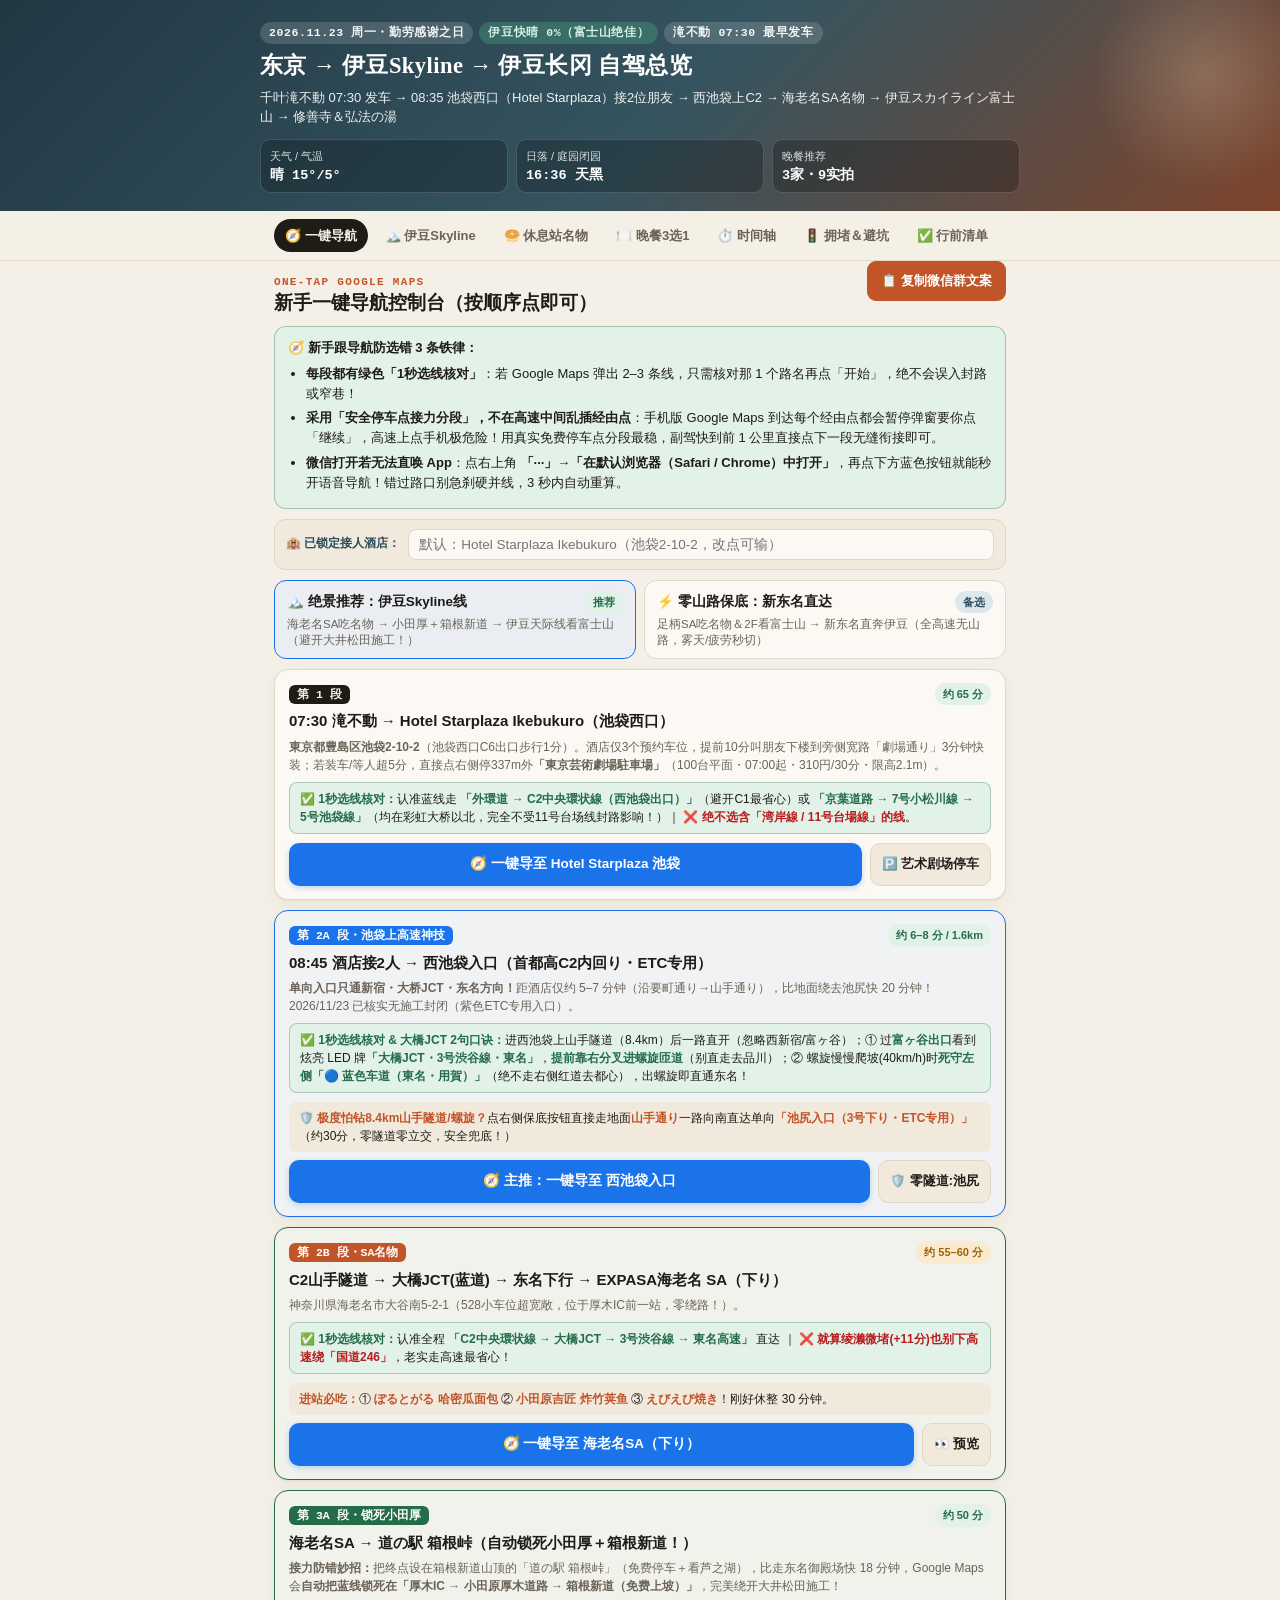
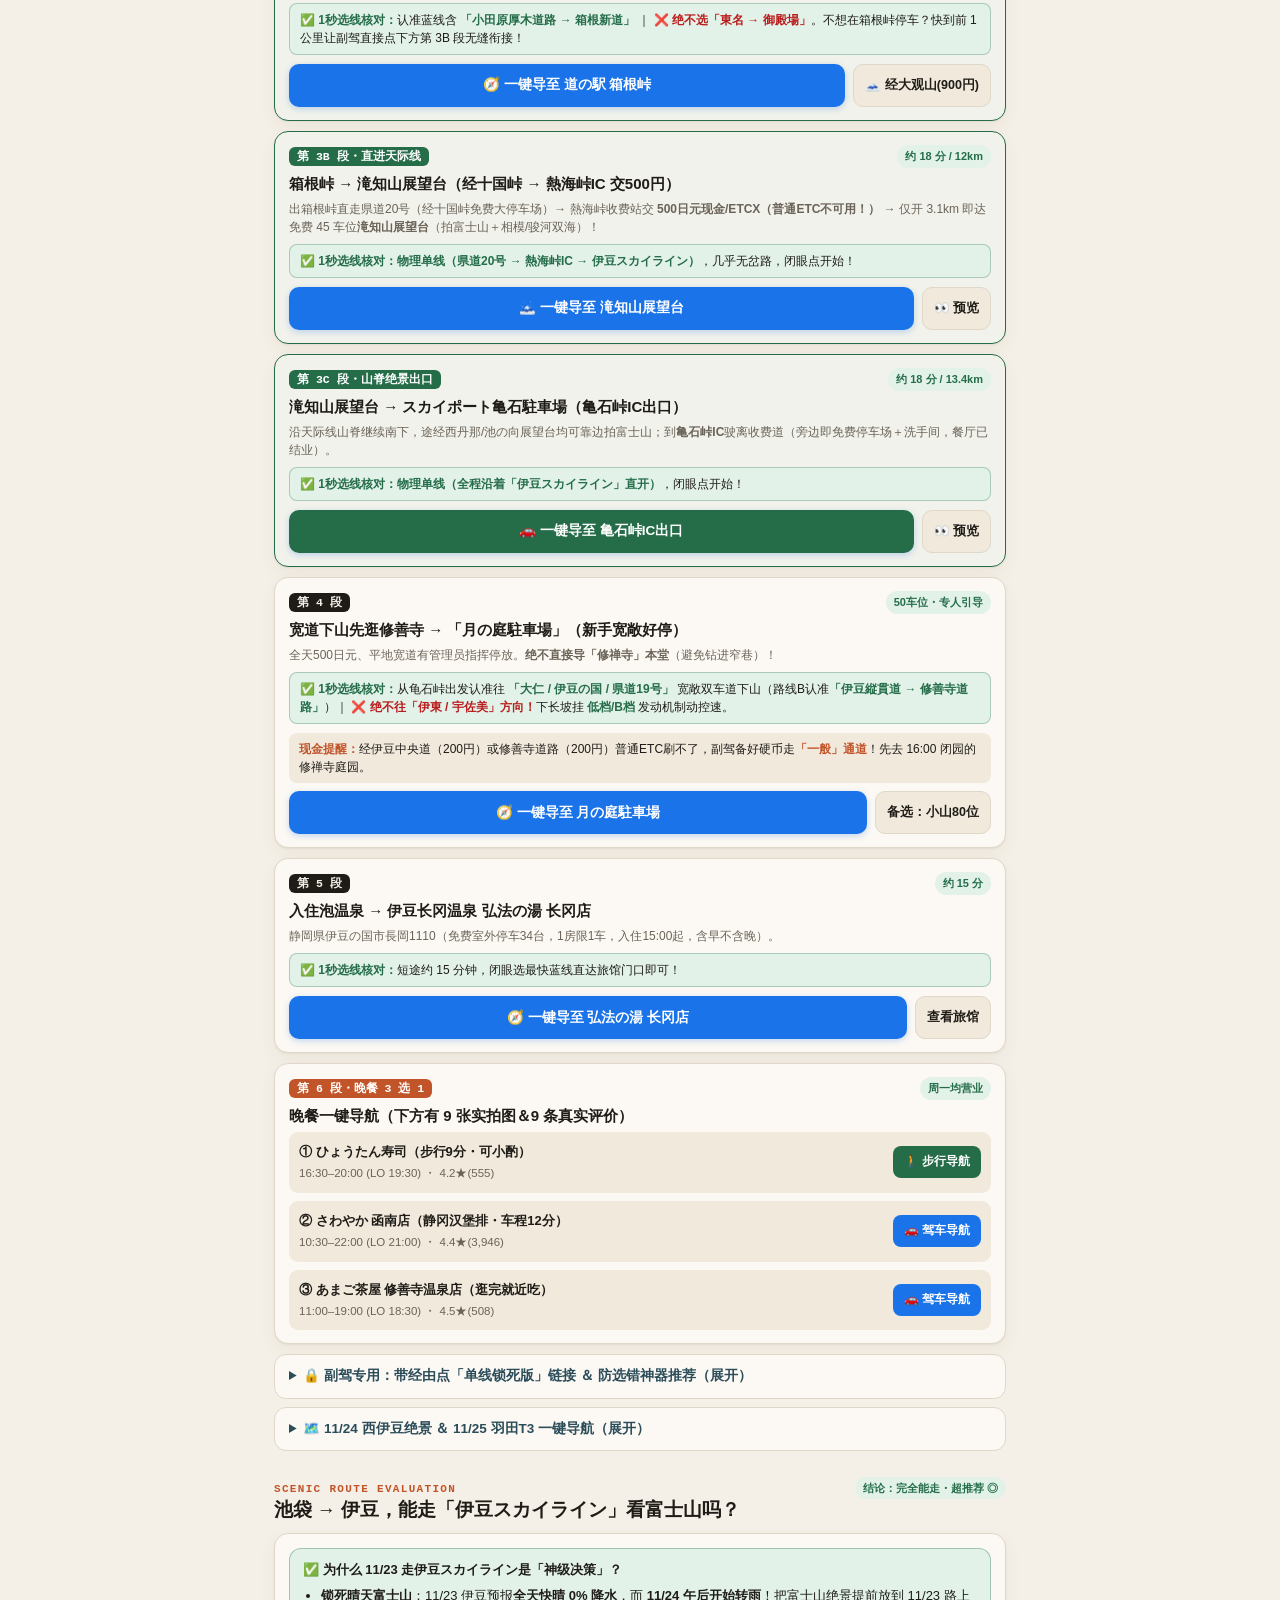
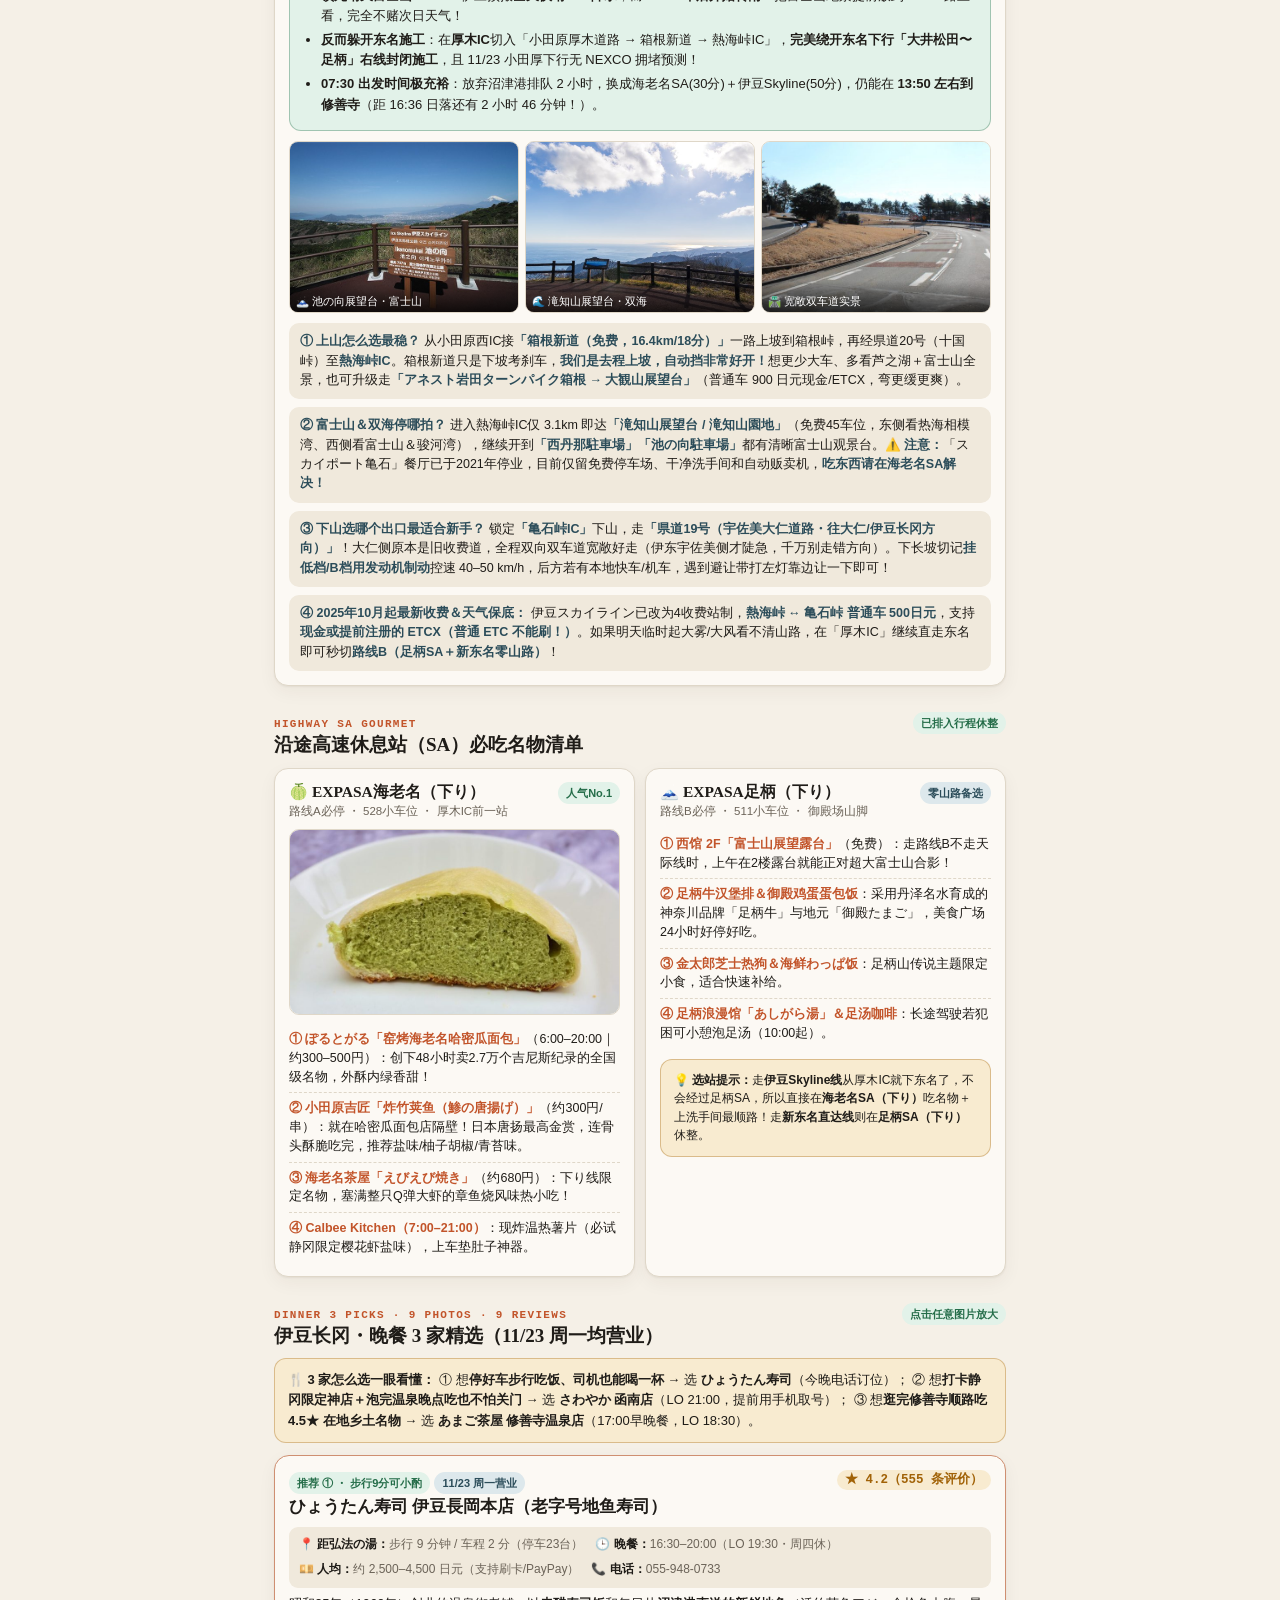
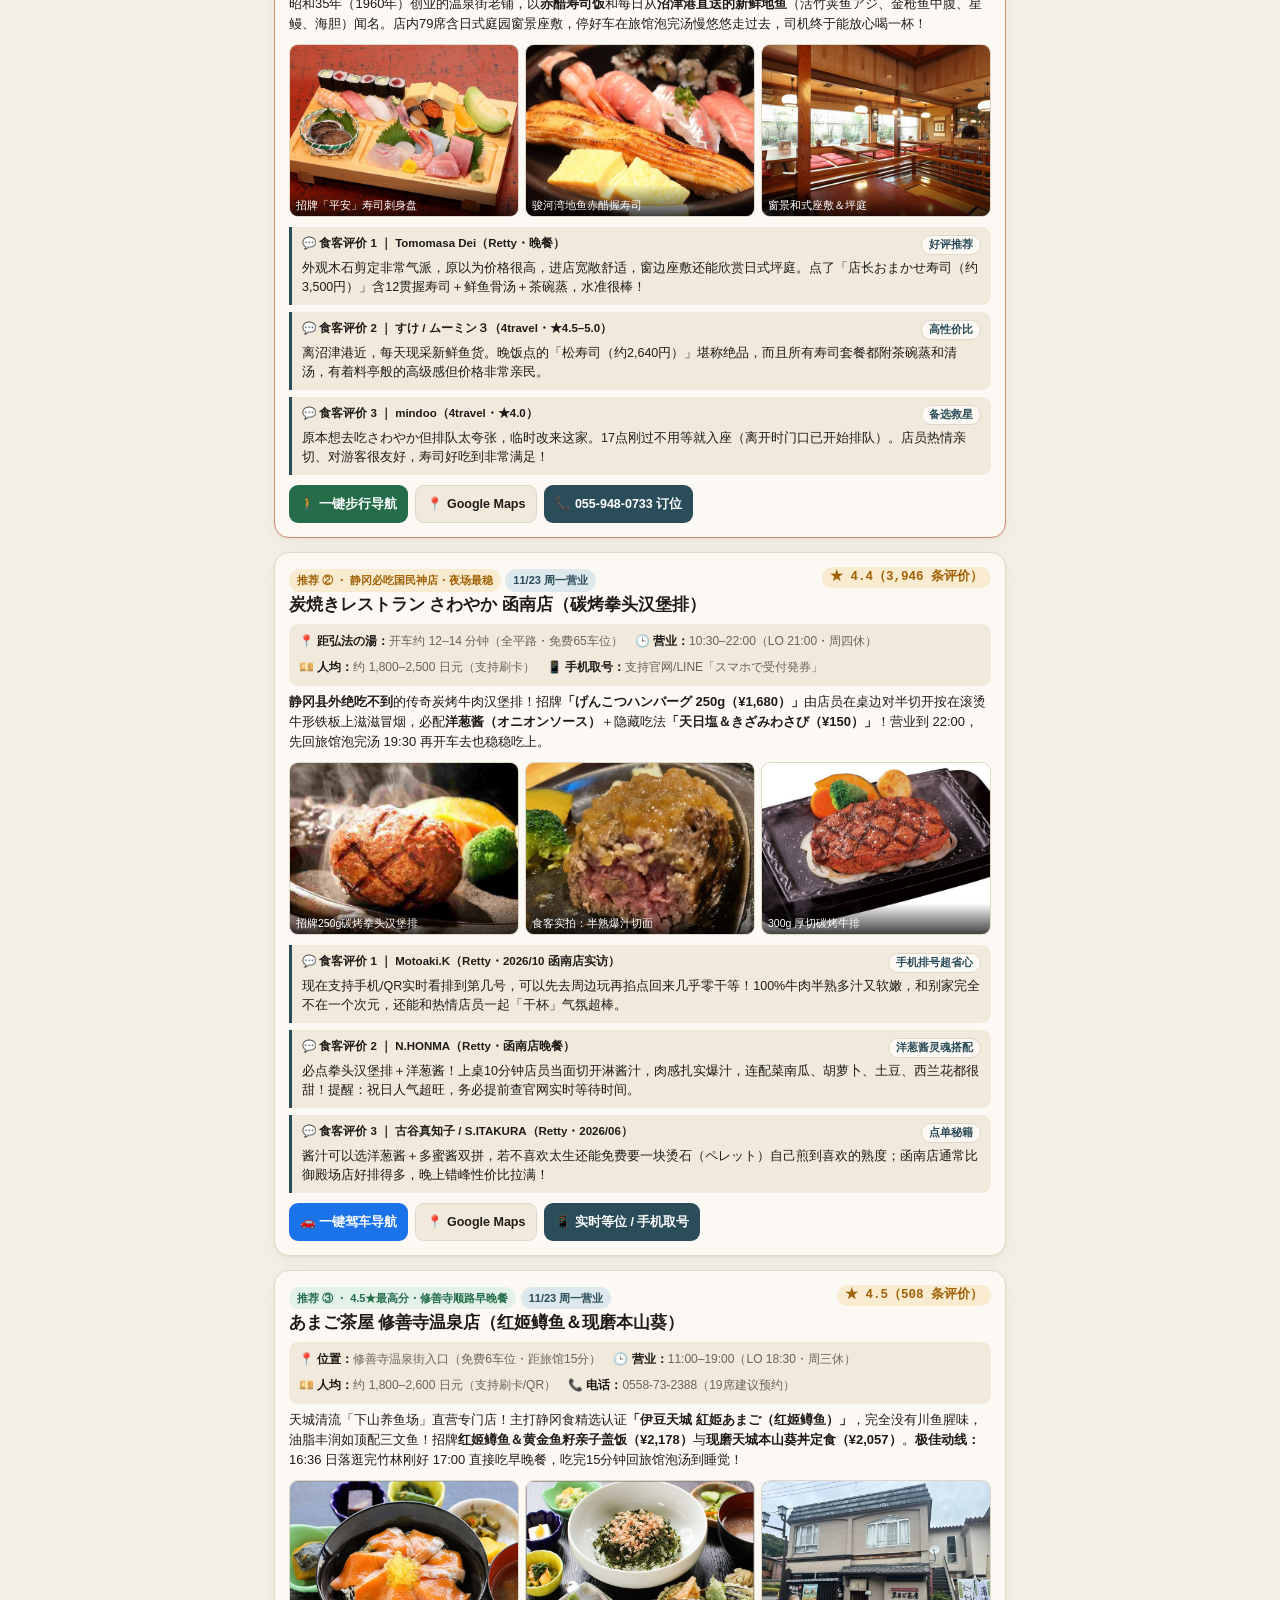
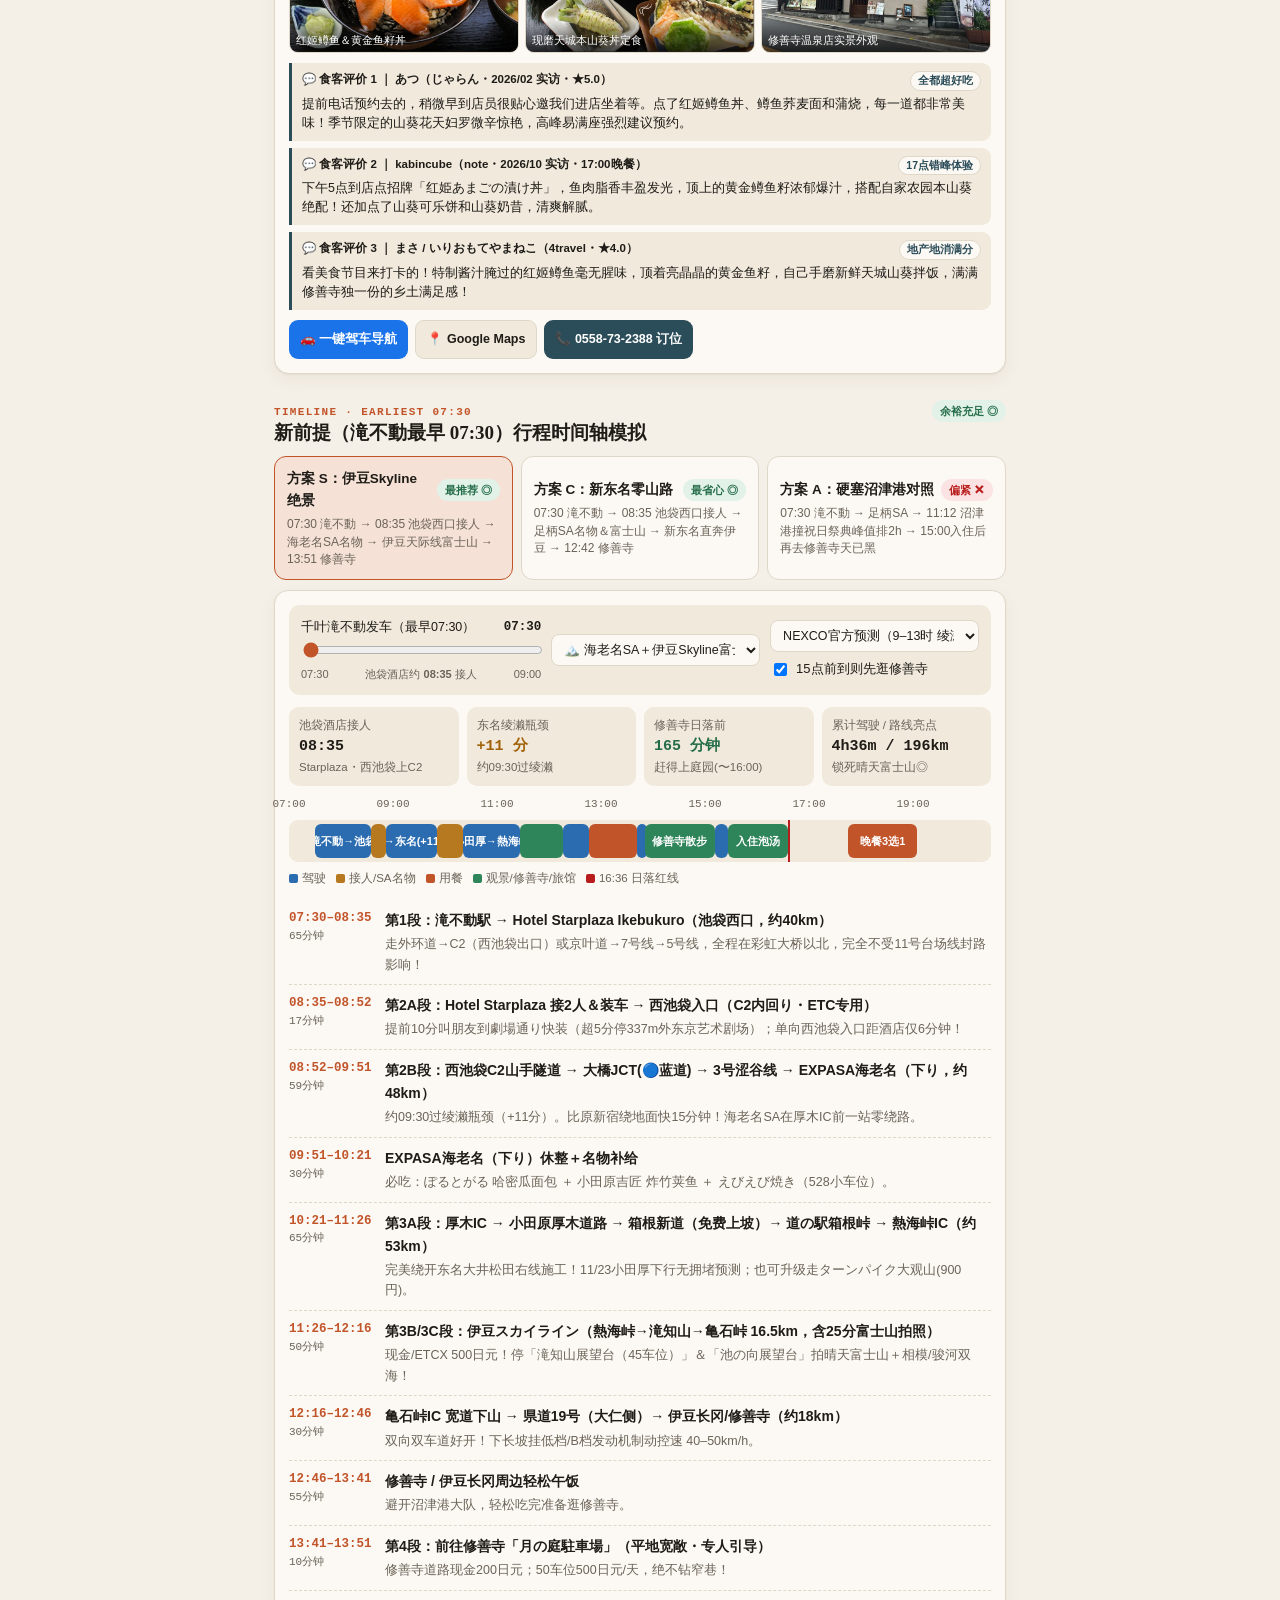
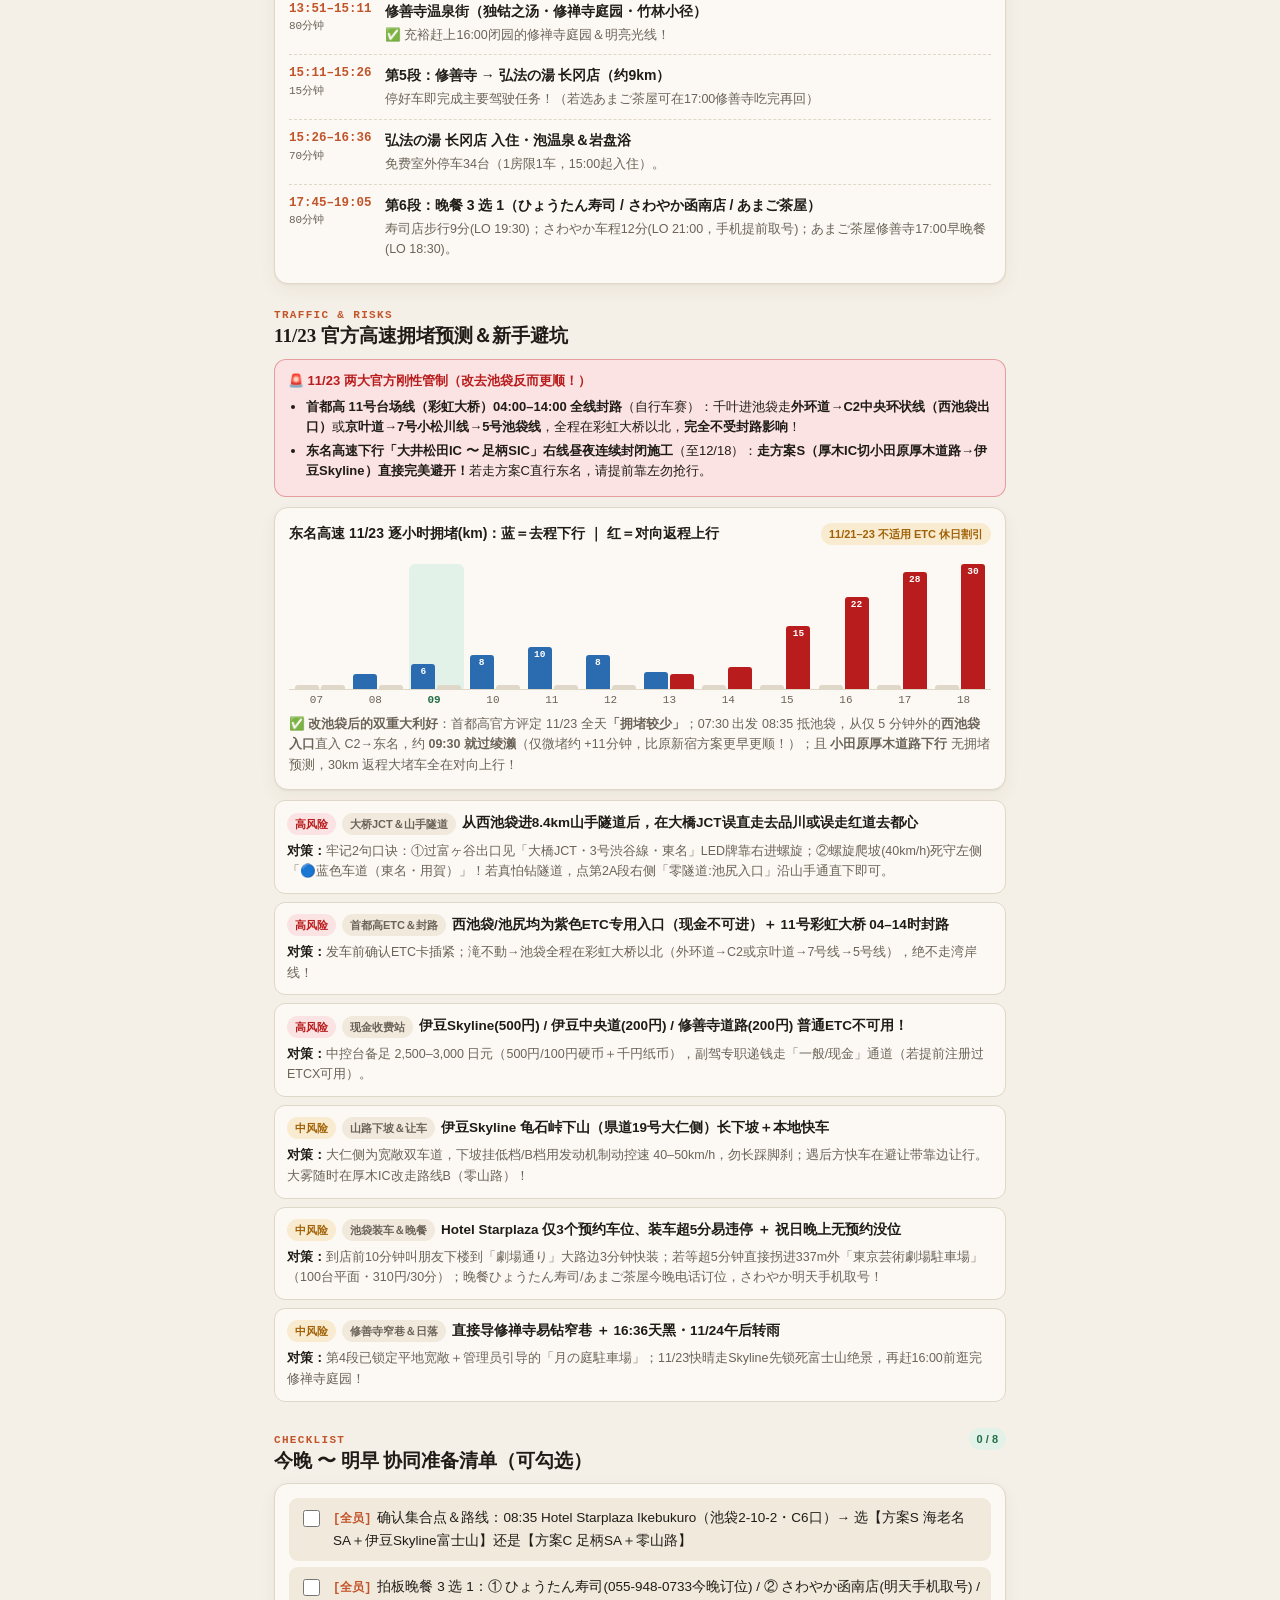
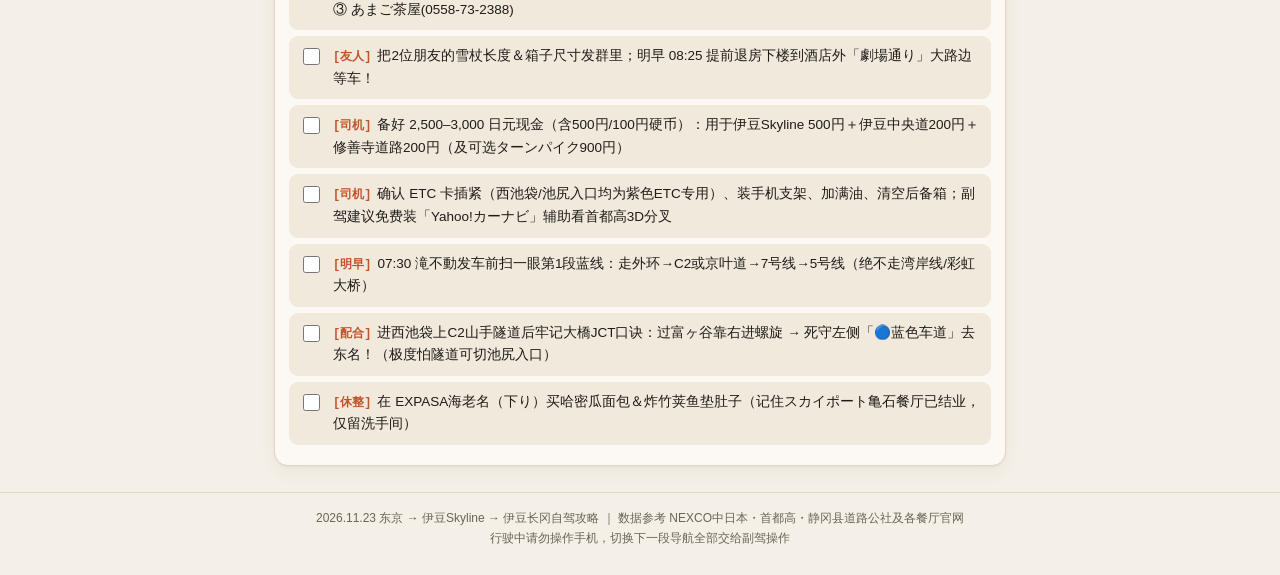
==== commit 6b1a7d2c: "Replan Tokyo pickup for Hotel Starplaza Ikebukuro (08:35) and Nishi-Ikebukuro C2 entry" ====
--- a/index.html
+++ b/index.html
@@ -6,12 +6,12 @@
 <meta name="robots" content="noindex, nofollow">
 <meta name="theme-color" content="#f5f0e7" media="(prefers-color-scheme: light)">
 <meta name="theme-color" content="#161513" media="(prefers-color-scheme: dark)">
-<title>11/23 伊豆自驾一键导航＆绝景攻略｜07:30出发・伊豆Skyline・晚餐3选1</title>
-<meta name="description" content="2026年11月23日千叶滝不動07:30出发→新宿东口接人→海老名SA名物→伊豆Skyline看富士山→修善寺＆弘法の湯。含新手一键Google Maps导航、3家晚餐实拍＆真实口碑。">
+<title>11/23 伊豆自驾一键导航＆绝景攻略｜07:30出发・池袋接人・伊豆Skyline</title>
+<meta name="description" content="2026年11月23日千叶滝不動07:30出发→Hotel Starplaza Ikebukuro(池袋西口)接人→西池袋上C2→海老名SA名物→伊豆Skyline看富士山→修善寺＆弘法の湯。含新手防选错一键Google Maps导航、3家晚餐9实拍＆真实口碑。">
 <meta property="og:type" content="website">
 <meta property="og:url" content="https://kenandxx.github.io/trip-planning/">
-<meta property="og:title" content="11/23 伊豆自驾一键导航｜伊豆Skyline富士山＆晚餐3选1">
-<meta property="og:description" content="07:30出发最新方案！含新手一键Google Maps语音导航、海老名/足柄SA名物、伊豆Skyline富士山攻略与3家高分晚餐实拍图＆口碑。">
+<meta property="og:title" content="11/23 伊豆自驾一键导航｜池袋西口接人・伊豆Skyline富士山＆晚餐3选1">
+<meta property="og:description" content="已锁定 Hotel Starplaza Ikebukuro（池袋西口）08:35 接人！含新手防选错一键导航、西池袋/零隧道双入口、海老名SA名物、伊豆Skyline富士山＆3家晚餐9实拍。">
 <meta property="og:image" content="https://kenandxx.github.io/trip-planning/og-cover.png">
 <style>
 :root{
@@ -253,7 +253,7 @@
       <span>滝不動 07:30 最早发车</span>
     </div>
     <h1>东京 → 伊豆Skyline → 伊豆长冈 自驾总览</h1>
-    <p class="sub">千叶滝不動 07:30 发车 → 新宿东口 08:40 接2位朋友 → 海老名SA名物 → 伊豆スカイライン富士山绝景 → 修善寺＆弘法の湯</p>
+    <p class="sub">千叶滝不動 07:30 发车 → 08:35 池袋西口（Hotel Starplaza）接2位朋友 → 西池袋上C2 → 海老名SA名物 → 伊豆スカイライン富士山 → 修善寺＆弘法の湯</p>
     <div class="hero-stats">
       <div class="hstat"><div class="l">天气 / 气温</div><div class="v">晴 15°/5°</div></div>
       <div class="hstat"><div class="l">日落 / 庭园闭园</div><div class="v">16:36 天黑</div></div>
@@ -292,10 +292,10 @@
       </ul>
     </div>
 
-    <!-- Custom Hotel Input -->
+    <!-- Confirmed Hotel Bar (Optional Override) -->
     <div class="hotel-bar">
-      <label for="hotel-input">🏨 朋友酒店名（选填）：</label>
-      <input id="hotel-input" type="text" placeholder="留空默认导至「新宿駅東口駐車場」(新宿3-38-1)">
+      <label for="hotel-input">🏨 已锁定接人酒店：</label>
+      <input id="hotel-input" type="text" placeholder="默认：Hotel Starplaza Ikebukuro（池袋2-10-2，改点可输）">
     </div>
 
     <!-- Route Toggle for Navigation Steps -->
@@ -310,33 +310,34 @@
       </button>
     </div>
 
-    <!-- LEG 1 (SHARED) -->
+    <!-- LEG 1 (SHARED: TAKIFUDO -> HOTEL STARPLAZA IKEBUKURO) -->
     <div class="nav-card">
       <div class="nav-top">
         <span class="nav-step">第 1 段</span>
-        <div class="nav-title" id="leg1-title">07:30 滝不動 → 新宿站东口（新宿駅東口駐車場）</div>
-        <span class="tag ok">约 70 分</span>
-      </div>
-      <div class="nav-meta">默认定位新宿东口正牌停车场（新宿3-38-1，30分400日元，限高2.1m），上方填朋友酒店名即自动替换。</div>
-      <div class="route-check"><b>✅ 1秒选线核对：</b>认准蓝线含 <b>「京葉道路 / 7号小松川線」</b> ｜ <span class="no">❌ 绝不选含「湾岸線 / 11号台場線」的线</span>（11/23 04:00–14:00 彩虹大桥官方封路，当天实时路况大概率已自动标红绕开）。</div>
+        <div class="nav-title" id="leg1-title">07:30 滝不動 → Hotel Starplaza Ikebukuro（池袋西口）</div>
+        <span class="tag ok">约 65 分</span>
+      </div>
+      <div class="nav-meta"><b>東京都豊島区池袋2-10-2</b>（池袋西口C6出口步行1分）。酒店仅3个预约车位，提前10分叫朋友下楼到旁侧宽路「劇場通り」3分钟快装；若装车/等人超5分，直接点右侧停337m外<b>「東京芸術劇場駐車場」</b>（100台平面・07:00起・310円/30分・限高2.1m）。</div>
+      <div class="route-check"><b>✅ 1秒选线核对：</b>认准蓝线走 <b>「外環道 → C2中央環状線（西池袋出口）」</b>（避开C1最省心）或 <b>「京葉道路 → 7号小松川線 → 5号池袋線」</b>（均在彩虹大桥以北，完全不受11号台场线封路影响！）｜ <span class="no">❌ 绝不选含「湾岸線 / 11号台場線」的线</span>。</div>
       <div class="nav-actions">
-        <a id="leg1-go" class="gbtn" target="_blank" rel="noopener" href="https://www.google.com/maps/dir/?api=1&destination=35.691958,139.701291&travelmode=driving&dir_action=navigate">🧭 一键开启 Google 导航</a>
-        <a id="leg1-pre" class="pview" target="_blank" rel="noopener" href="https://www.google.com/maps/dir/?api=1&origin=%E6%BB%9D%E4%B8%8D%E5%8B%95%E9%A7%85&destination=35.691958,139.701291&travelmode=driving">👀 预览</a>
-      </div>
-    </div>
-
-    <!-- LEG 2A (SHARED NOVICE SECRET WEAPON) -->
+        <a id="leg1-go" class="gbtn" target="_blank" rel="noopener" href="https://www.google.com/maps/dir/?api=1&destination=%E3%83%9B%E3%83%86%E3%83%AB%E3%82%B9%E3%82%BF%E3%83%BC%E3%83%97%E3%83%A9%E3%82%B6%E6%B1%A0%E8%A2%8B+%E6%9D%B1%E4%BA%AC%E9%83%BD%E8%B1%8A%E5%B3%B6%E5%8C%BA%E6%B1%A0%E8%A2%8B2-10-2&travelmode=driving&dir_action=navigate">🧭 一键导至 Hotel Starplaza 池袋</a>
+        <a id="leg1-pre" class="pview" target="_blank" rel="noopener" href="https://www.google.com/maps/dir/?api=1&destination=%E6%9D%B1%E4%BA%AC%E8%8A%B8%E8%A1%93%E5%8A%87%E5%A0%B4%E9%A7%90%E8%BB%8A%E5%A0%B4+%E6%9D%B1%E4%BA%AC%E9%83%BD%E8%B1%8A%E5%B3%B6%E5%8C%BA%E8%A5%BF%E6%B1%A0%E8%A2%8B1-8-1&travelmode=driving&dir_action=navigate">🅿️ 艺术剧场停车</a>
+      </div>
+    </div>
+
+    <!-- LEG 2A (SHARED: HOTEL STARPLAZA IKEBUKURO -> NISHI-IKEBUKURO C2 OR ZERO-TUNNEL IKEJIRI) -->
     <div class="nav-card highlight">
       <div class="nav-top">
-        <span class="nav-step blue">第 2A 段・新手神技</span>
-        <div class="nav-title">08:40 东口接2人 → 池尻入口（首都高3号下り・ETC专用）</div>
-        <span class="tag ok">约 18–22 分</span>
-      </div>
-      <div class="nav-meta"><b>单向入口只通东名高速・用贺方向！</b>不钻山手隧道、不绕大桥JCT地下四层螺旋、物理上不可能开错方向！</div>
-      <div class="route-check"><b>✅ 1秒选线核对：</b><b>闭眼选最快那条蓝线即可！</b>几条都是市区普通道，终点是单向高速入口，绝不误入4号新宿线。</div>
+        <span class="nav-step blue">第 2A 段・池袋上高速神技</span>
+        <div class="nav-title">08:45 酒店接2人 → 西池袋入口（首都高C2内回り・ETC专用）</div>
+        <span class="tag ok">约 6–8 分 / 1.6km</span>
+      </div>
+      <div class="nav-meta"><b>单向入口只通新宿・大桥JCT・东名方向！</b>距酒店仅约 5–7 分钟（沿要町通り→山手通り），比地面绕去池尻快 20 分钟！2026/11/23 已核实无施工封闭（紫色ETC专用入口）。</div>
+      <div class="route-check"><b>✅ 1秒选线核对 &amp; 大橋JCT 2句口诀：</b>进西池袋上山手隧道（8.4km）后一路直开（忽略西新宿/富ヶ谷）；① 过<b>富ヶ谷出口</b>看到炫亮 LED 牌<b>「大橋JCT・3号渋谷線・東名」</b>，<b>提前靠右分叉进螺旋匝道</b>（别直走去品川）；② 螺旋慢慢爬坡(40km/h)时<b>死守左侧「🔵 蓝色车道（東名・用賀）」</b>（绝不走右侧红道去都心），出螺旋即直通东名！</div>
+      <div class="nav-tip"><b>🛡️ 极度怕钻8.4km山手隧道/螺旋？</b>点右侧保底按钮直接走地面<b>山手通り</b>一路向南直达单向<b>「池尻入口（3号下り・ETC专用）」</b>（约30分，零隧道零立交，安全兜底！）</div>
       <div class="nav-actions">
-        <a class="gbtn" target="_blank" rel="noopener" href="https://www.google.com/maps/dir/?api=1&destination=%E6%B1%A0%E5%B0%BB%E5%85%A5%E5%8F%A3+%E9%A6%96%E9%83%BD%E9%AB%98%E9%80%9F3%E5%8F%B7%E6%B8%8B%E8%B0%B7%E7%B7%9A&travelmode=driving&dir_action=navigate">🧭 一键导至 池尻入口</a>
-        <a class="pview" target="_blank" rel="noopener" href="https://www.google.com/maps/dir/?api=1&origin=%E6%96%B0%E5%AE%BF%E9%A7%85%E6%9D%B1%E5%8F%A3&destination=%E6%B1%A0%E5%B0%BB%E5%85%A5%E5%8F%A3+%E9%A6%96%E9%83%BD%E9%AB%98%E9%80%9F3%E5%8F%B7%E6%B8%8B%E8%B0%B7%E7%B7%9A&travelmode=driving">👀 预览</a>
+        <a class="gbtn" target="_blank" rel="noopener" href="https://www.google.com/maps/dir/?api=1&destination=%E8%A5%BF%E6%B1%A0%E8%A2%8B%E5%85%A5%E5%8F%A3+%E9%A6%96%E9%83%BD%E9%AB%98%E9%80%9F%E4%B8%AD%E5%A4%AE%E7%92%B0%E7%8A%B6%E7%B7%9A&travelmode=driving&dir_action=navigate">🧭 主推：一键导至 西池袋入口</a>
+        <a class="pview" target="_blank" rel="noopener" href="https://www.google.com/maps/dir/?api=1&destination=%E6%B1%A0%E5%B0%BB%E5%85%A5%E5%8F%A3+%E9%A6%96%E9%83%BD%E9%AB%98%E9%80%9F3%E5%8F%B7%E6%B8%8B%E8%B0%B7%E7%B7%9A&travelmode=driving&dir_action=navigate">🛡️ 零隧道:池尻</a>
       </div>
     </div>
 
@@ -345,15 +346,15 @@
       <div class="nav-card scenic">
         <div class="nav-top">
           <span class="nav-step orange">第 2B 段・SA名物</span>
-          <div class="nav-title">东名高速（下行）→ EXPASA海老名 SA（下り・吃名物休整）</div>
-          <span class="tag warn">约 50–55 分</span>
+          <div class="nav-title">C2山手隧道 → 大橋JCT(蓝道) → 东名下行 → EXPASA海老名 SA（下り）</div>
+          <span class="tag warn">约 55–60 分</span>
         </div>
         <div class="nav-meta">神奈川県海老名市大谷南5-2-1（528小车位超宽敞，位于厚木IC前一站，零绕路！）。</div>
-        <div class="route-check"><b>✅ 1秒选线核对：</b>认准全程 <b>「首都高3号 → 東名高速」</b> 直达 ｜ <span class="no">❌ 就算绫濑微堵(+13分)也别下高速绕「国道246」</span>，老实走高速最省心！</div>
+        <div class="route-check"><b>✅ 1秒选线核对：</b>认准全程 <b>「C2中央環状線 → 大橋JCT → 3号渋谷線 → 東名高速」</b> 直达 ｜ <span class="no">❌ 就算绫濑微堵(+11分)也别下高速绕「国道246」</span>，老实走高速最省心！</div>
         <div class="nav-tip"><b>进站必吃：</b>① <b>ぽるとがる 哈密瓜面包</b> ② <b>小田原吉匠 炸竹荚鱼</b> ③ <b>えびえび焼き</b>！刚好休整 30 分钟。</div>
         <div class="nav-actions">
           <a class="gbtn" target="_blank" rel="noopener" href="https://www.google.com/maps/dir/?api=1&destination=EXPASA%E6%B5%B7%E8%80%81%E5%90%8D+%E4%B8%8B%E3%82%8A+%E7%A5%9E%E5%A5%88%E5%B7%9D%E7%9C%8C%E6%B5%B7%E8%80%81%E5%90%8D%E5%B8%82%E5%A4%A7%E8%B0%B7%E5%8D%975-2-1&travelmode=driving&dir_action=navigate">🧭 一键导至 海老名SA（下り）</a>
-          <a class="pview" target="_blank" rel="noopener" href="https://www.google.com/maps/dir/?api=1&origin=%E6%B1%A0%E5%B0%BB%E5%85%A5%E5%8F%A3&destination=EXPASA%E6%B5%B7%E8%80%81%E5%90%8D+%E4%B8%8B%E3%82%8A&travelmode=driving">👀 预览</a>
+          <a class="pview" target="_blank" rel="noopener" href="https://www.google.com/maps/dir/?api=1&origin=%E8%A5%BF%E6%B1%A0%E8%A2%8B%E5%85%A5%E5%8F%A3+%E9%A6%96%E9%83%BD%E9%AB%98%E9%80%9F%E4%B8%AD%E5%A4%AE%E7%92%B0%E7%8A%B6%E7%B7%9A&destination=EXPASA%E6%B5%B7%E8%80%81%E5%90%8D+%E4%B8%8B%E3%82%8A&travelmode=driving">👀 预览</a>
         </div>
       </div>
 
@@ -405,14 +406,14 @@
       <div class="nav-card">
         <div class="nav-top">
           <span class="nav-step orange">第 2B 段・SA名物</span>
-          <div class="nav-title">东名高速（下行）→ EXPASA足柄 SA（下り・2F看富士山）</div>
-          <span class="tag warn">约 75–85 分</span>
+          <div class="nav-title">C2山手隧道 → 大橋JCT(蓝道) → 东名下行 → EXPASA足柄 SA（下り）</div>
+          <span class="tag warn">约 80–90 分</span>
         </div>
         <div class="nav-meta">静岡県駿東郡小山町桑木603-18（511小车位，西馆2楼富士山展望露台＋足柄牛名物）。</div>
-        <div class="route-check"><b>✅ 1秒选线核对：</b>认准全程 <b>「首都高3号 → 東名高速」</b> 直达 ｜ ⚠️ 大井松田IC〜足柄SIC 右线昼夜施工封闭，请提前靠左稳妥驶入足柄SA。</div>
+        <div class="route-check"><b>✅ 1秒选线核对：</b>认准全程 <b>「C2中央環状線 → 大橋JCT(蓝道) → 3号渋谷線 → 東名高速」</b> 直达 ｜ ⚠️ 大井松田IC〜足柄SIC 右线昼夜施工封闭，请提前靠左稳妥驶入足柄SA。</div>
         <div class="nav-actions">
           <a class="gbtn" target="_blank" rel="noopener" href="https://www.google.com/maps/dir/?api=1&destination=EXPASA%E8%B6%B3%E6%9F%84+%E4%B8%8B%E3%82%8A+%E9%9D%99%E5%B2%A1%E7%9C%8C%E9%A7%BF%E6%9D%B1%E9%83%A1%E5%B0%8F%E5%B1%B1%E7%94%BA%E6%A1%91%E6%9C%A8603-18&travelmode=driving&dir_action=navigate">🧭 一键导至 足柄SA（下り）</a>
-          <a class="pview" target="_blank" rel="noopener" href="https://www.google.com/maps/dir/?api=1&origin=%E6%B1%A0%E5%B0%BB%E5%85%A5%E5%8F%A3&destination=EXPASA%E8%B6%B3%E6%9F%84+%E4%B8%8B%E3%82%8A&travelmode=driving">👀 预览</a>
+          <a class="pview" target="_blank" rel="noopener" href="https://www.google.com/maps/dir/?api=1&origin=%E8%A5%BF%E6%B1%A0%E8%A2%8B%E5%85%A5%E5%8F%A3+%E9%A6%96%E9%83%BD%E9%AB%98%E9%80%9F%E4%B8%AD%E5%A4%AE%E7%92%B0%E7%8A%B6%E7%B7%9A&destination=EXPASA%E8%B6%B3%E6%9F%84+%E4%B8%8B%E3%82%8A&travelmode=driving">👀 预览</a>
         </div>
       </div>
 
@@ -539,7 +540,7 @@
   <!-- 1. IZU SKYLINE ANALYSIS -->
   <section id="skyline">
     <div class="sec-head">
-      <div><div class="sec-k">SCENIC ROUTE EVALUATION</div><h2>新宿 → 伊豆，能走「伊豆スカイライン」看富士山吗？</h2></div>
+      <div><div class="sec-k">SCENIC ROUTE EVALUATION</div><h2>池袋 → 伊豆，能走「伊豆スカイライン」看富士山吗？</h2></div>
       <span class="tag ok">结论：完全能走・超推荐 ◎</span>
     </div>
 
@@ -819,15 +820,15 @@
     <div class="presets">
       <button class="pbtn on" data-preset="planS" type="button">
         <div class="top"><span class="name">方案 S：伊豆Skyline绝景</span><span class="tag ok">最推荐 ◎</span></div>
-        <div class="desc">07:30 滝不動 → 08:40 新宿东口 → 海老名SA名物 → 伊豆天际线富士山 → 13:50 修善寺</div>
+        <div class="desc">07:30 滝不動 → 08:35 池袋西口接人 → 海老名SA名物 → 伊豆天际线富士山 → 13:51 修善寺</div>
       </button>
       <button class="pbtn" data-preset="planC" type="button">
         <div class="top"><span class="name">方案 C：新东名零山路</span><span class="tag ok">最省心 ◎</span></div>
-        <div class="desc">07:30 滝不動 → 08:40 新宿东口 → 足柄SA名物＆富士山 → 新东名直奔伊豆 → 12:40 修善寺</div>
+        <div class="desc">07:30 滝不動 → 08:35 池袋西口接人 → 足柄SA名物＆富士山 → 新东名直奔伊豆 → 12:42 修善寺</div>
       </button>
       <button class="pbtn" data-preset="planA" type="button">
         <div class="top"><span class="name">方案 A：硬塞沼津港对照</span><span class="tag err">偏紧 ✕</span></div>
-        <div class="desc">07:30 滝不動 → 足柄SA → 11:20 沼津港撞峰值排2h → 15:00入住后再去修善寺天已黑</div>
+        <div class="desc">07:30 滝不動 → 足柄SA → 11:12 沼津港撞祝日祭典峰值排2h → 15:00入住后再去修善寺天已黑</div>
       </button>
     </div>
 
@@ -836,7 +837,7 @@
         <div>
           <div class="ctrl-row"><span>千叶滝不動发车（最早07:30）</span><b id="dep-out" class="mono">07:30</b></div>
           <input id="dep-slider" type="range" min="450" max="540" step="15" value="450">
-          <div class="ctrl-row" style="font-size:11px;color:var(--soft)"><span>07:30</span><span>新宿东口约 <b id="sjk-hint">08:40</b> 集合</span><span>09:00</span></div>
+          <div class="ctrl-row" style="font-size:11px;color:var(--soft)"><span>07:30</span><span>池袋酒店约 <b id="sjk-hint">08:35</b> 接人</span><span>09:00</span></div>
         </div>
         <div>
           <select id="route-mode">
@@ -856,7 +857,7 @@
       </div>
 
       <div class="kpis">
-        <div class="kpi"><div class="kl">新宿东口接人</div><div id="k-sjk" class="kv">--:--</div><div class="ks">走京叶道→7号线</div></div>
+        <div class="kpi"><div class="kl">池袋酒店接人</div><div id="k-sjk" class="kv">--:--</div><div class="ks">Starplaza・西池袋上C2</div></div>
         <div class="kpi"><div class="kl">东名绫濑瓶颈</div><div id="k-tomei" class="kv">--</div><div id="k-tomei-s" class="ks">--</div></div>
         <div class="kpi"><div class="kl">修善寺日落前</div><div id="k-light" class="kv">--</div><div id="k-garden" class="ks">--</div></div>
         <div class="kpi"><div class="kl">累计驾驶 / 路线亮点</div><div id="k-drv" class="kv">--</div><div id="k-num" class="ks">--</div></div>
@@ -885,9 +886,9 @@
     </div>
 
     <div class="alert err" style="margin-bottom:10px">
-      <b class="t">🚨 11/23 两大官方刚性管制</b>
+      <b class="t">🚨 11/23 两大官方刚性管制（改去池袋反而更顺！）</b>
       <ul>
-        <li><b>首都高 11号台场线（彩虹大桥）04:00–14:00 全线封路</b>（自行车赛）：千叶进新宿<b>切勿走湾岸线＋彩虹大桥</b>，走<b>京叶道路 → 首都高7号小松川线</b>！</li>
+        <li><b>首都高 11号台场线（彩虹大桥）04:00–14:00 全线封路</b>（自行车赛）：千叶进池袋走<b>外环道→C2中央环状线（西池袋出口）</b>或<b>京叶道→7号小松川线→5号池袋线</b>，全程在彩虹大桥以北，<b>完全不受封路影响</b>！</li>
         <li><b>东名高速下行「大井松田IC 〜 足柄SIC」右线昼夜连续封闭施工</b>（至12/18）：<b>走方案S（厚木IC切小田原厚木道路→伊豆Skyline）直接完美避开！</b>若走方案C直行东名，请提前靠左勿抢行。</li>
       </ul>
     </div>
@@ -900,7 +901,7 @@
       <div class="cchart" id="c-chart"></div>
       <div class="caxis" id="c-axis"></div>
       <p style="margin:8px 0 0;font-size:12.5px;color:var(--soft)">
-        ✅ <b>核心利好</b>：首都高官方评定 11/23 全天<b>「拥堵较少」</b>；07:30 出发约 <b>09:40 过绫濑</b>，仅遇早期轻堵（约 +13分钟），比周六日（20km）轻得多！且 <b>小田原厚木道路下行</b> 11/23 无拥堵预测；最恐怖的 <b>30 km 返程大堵车</b> 在对向上行，与我们完全反向！
+        ✅ <b>改池袋后的双重大利好</b>：首都高官方评定 11/23 全天<b>「拥堵较少」</b>；07:30 出发 08:35 抵池袋，从仅 5 分钟外的<b>西池袋入口</b>直入 C2→东名，约 <b>09:30 就过绫濑</b>（仅微堵约 +11分钟，比原新宿方案更早更顺！）；且 <b>小田原厚木道路下行</b> 无拥堵预测，30km 返程大堵车全在对向上行！
       </p>
     </div>
 
@@ -940,44 +941,43 @@
 ];
 
 const RISKS = [
-  {lvl:'err',tag:'高风险',cat:'新手重返高速',t:'误入4号新宿线下行（西新宿JCT不能转C2）或被C1/山手隧道绕晕',p:'直接点第2A段「池尻入口（首都高3号下り・单向入口）」，只去东名、零立交切换，物理防走错！'},
-  {lvl:'err',tag:'高风险',cat:'首都高封路',t:'11号台场线（彩虹大桥）04:00–14:00 全线封路',p:'07:30出发前扫一眼第1段蓝线，确认走京叶道→7号小松川线，绝不走湾岸线。'},
+  {lvl:'err',tag:'高风险',cat:'大桥JCT＆山手隧道',t:'从西池袋进8.4km山手隧道后，在大橋JCT误直走去品川或误走红道去都心',p:'牢记2句口诀：①过富ヶ谷出口见「大橋JCT・3号渋谷線・東名」LED牌靠右进螺旋；②螺旋爬坡(40km/h)死守左侧「🔵蓝色车道（東名・用賀）」！若真怕钻隧道，点第2A段右侧「零隧道:池尻入口」沿山手通直下即可。'},
+  {lvl:'err',tag:'高风险',cat:'首都高ETC＆封路',t:'西池袋/池尻均为紫色ETC专用入口（现金不可进）＋ 11号彩虹大桥 04–14时封路',p:'发车前确认ETC卡插紧；滝不動→池袋全程在彩虹大桥以北（外环道→C2或京叶道→7号线→5号线），绝不走湾岸线！'},
   {lvl:'err',tag:'高风险',cat:'现金收费站',t:'伊豆Skyline(500円) / 伊豆中央道(200円) / 修善寺道路(200円) 普通ETC不可用！',p:'中控台备足 2,500–3,000 日元（500円/100円硬币＋千円纸币），副驾专职递钱走「一般/现金」通道（若提前注册过ETCX可用）。'},
   {lvl:'warn',tag:'中风险',cat:'山路下坡＆让车',t:'伊豆Skyline 龟石峠下山（県道19号大仁侧）长下坡＋本地快车',p:'大仁侧为宽敞双车道，下坡挂低档/B档用发动机制动控速 40–50km/h，勿长踩脚刹；遇后方快车在避让带靠边让行。大雾随时在厚木IC改走路线B（零山路）！'},
-  {lvl:'warn',tag:'中风险',cat:'东口装车＆晚餐',t:'4人雪杖/行李装车超5分违停 ＋ 祝日晚上无预约没位',p:'装车超5分钟直接进「新宿駅東口駐車場」（400円/30分）；晚餐3家任选其一：ひょうたん寿司/あまご茶屋请今晚电话订位，さわやか函南店请提前用官网/LINE手机取号！'},
+  {lvl:'warn',tag:'中风险',cat:'池袋装车＆晚餐',t:'Hotel Starplaza 仅3个预约车位、装车超5分易违停 ＋ 祝日晚上无预约没位',p:'到店前10分钟叫朋友下楼到「劇場通り」大路边3分钟快装；若等超5分钟直接拐进337m外「東京芸術劇場駐車場」（100台平面・310円/30分）；晚餐ひょうたん寿司/あまご茶屋今晚电话订位，さわやか明天手机取号！'},
   {lvl:'warn',tag:'中风险',cat:'修善寺窄巷＆日落',t:'直接导修禅寺易钻窄巷 ＋ 16:36天黑・11/24午后转雨',p:'第4段已锁定平地宽敞＋管理员引导的「月の庭駐車場」；11/23快晴走Skyline先锁死富士山绝景，再赶16:00前逛完修禅寺庭园！'}
 ];
 
 const TODOS = [
-  {id:'t1',who:'全员',tx:'拍板明早路线：08:40 新宿东口集合 → 选【方案S 海老名SA＋伊豆Skyline富士山】还是【方案C 足柄SA＋新东名零山路】'},
+  {id:'t1',who:'全员',tx:'确认集合点＆路线：08:35 Hotel Starplaza Ikebukuro（池袋2-10-2・C6口）→ 选【方案S 海老名SA＋伊豆Skyline富士山】还是【方案C 足柄SA＋零山路】'},
   {id:'t2',who:'全员',tx:'拍板晚餐 3 选 1：① ひょうたん寿司(055-948-0733今晚订位) / ② さわやか函南店(明天手机取号) / ③ あまご茶屋(0558-73-2388)'},
-  {id:'t3',who:'友人',tx:'把新宿东口酒店确切名（填顶部输入框自动生成导航）＋ 雪杖长度＆箱子数发群里'},
+  {id:'t3',who:'友人',tx:'把2位朋友的雪杖长度＆箱子尺寸发群里；明早 08:25 提前退房下楼到酒店外「劇場通り」大路边等车！'},
   {id:'t4',who:'司机',tx:'备好 2,500–3,000 日元现金（含500円/100円硬币）：用于伊豆Skyline 500円＋伊豆中央道200円＋修善寺道路200円（及可选ターンパイク900円）'},
-  {id:'t5',who:'司机',tx:'确认 ETC 卡插紧（池尻等首都高入口为ETC专用）、装手机支架、加满油、清空后备箱'},
-  {id:'t6',who:'明早',tx:'07:30 滝不動发车前扫一眼第1段蓝线：走京叶道→7号小松川线（避开11号台场线封路）'},
-  {id:'t7',who:'配合',tx:'到新宿东口前10分钟叫朋友下楼，3分钟快装；上路后全部由副驾点下一段导航＆在收费站递现金'},
+  {id:'t5',who:'司机',tx:'确认 ETC 卡插紧（西池袋/池尻入口均为紫色ETC专用）、装手机支架、加满油、清空后备箱；副驾建议免费装「Yahoo!カーナビ」辅助看首都高3D分叉'},
+  {id:'t6',who:'明早',tx:'07:30 滝不動发车前扫一眼第1段蓝线：走外环→C2或京叶道→7号线→5号线（绝不走湾岸线/彩虹大桥）'},
+  {id:'t7',who:'配合',tx:'进西池袋上C2山手隧道后牢记大橋JCT口诀：过富ヶ谷靠右进螺旋 → 死守左侧「🔵蓝色车道」去东名！（极度怕隧道可切池尻入口）'},
   {id:'t8',who:'休整',tx:'在 EXPASA海老名（下り）买哈密瓜面包＆炸竹荚鱼垫肚子（记住スカイポート亀石餐厅已结业，仅留洗手间）'}
 ];
 
 const fmt = m => `${String(Math.floor(m/60)).padStart(2,'0')}:${String(Math.round(m%60)).padStart(2,'0')}`;
 
-// Hotel input live updater
+// Hotel input live updater (Defaults to confirmed Hotel Starplaza Ikebukuro)
 const hotelInput = document.getElementById('hotel-input');
 function updateHotelNav(){
   const val = hotelInput.value.trim();
   const enc = encodeURIComponent;
   const go = document.getElementById('leg1-go');
-  const pre = document.getElementById('leg1-pre');
   const title = document.getElementById('leg1-title');
   if(val){
-    const dest = enc(val + ' 新宿');
+    const dest = enc(val + ' 東京');
     go.href = `https://www.google.com/maps/dir/?api=1&destination=${dest}&travelmode=driving&dir_action=navigate`;
-    pre.href = `https://www.google.com/maps/dir/?api=1&origin=${enc('滝不動駅')}&destination=${dest}&travelmode=driving`;
-    title.textContent = `07:30 滝不動 → ${val}（新宿东口）`;
+    go.textContent = `🧭 一键导至 ${val}`;
+    title.textContent = `07:30 滝不動 → ${val}`;
   } else {
-    go.href = 'https://www.google.com/maps/dir/?api=1&destination=35.691958,139.701291&travelmode=driving&dir_action=navigate';
-    pre.href = 'https://www.google.com/maps/dir/?api=1&origin=%E6%BB%9D%E4%B8%8D%E5%8B%95%E9%A7%85&destination=35.691958,139.701291&travelmode=driving';
-    title.textContent = '07:30 滝不動 → 新宿站东口（新宿駅東口駐車場）';
+    go.href = 'https://www.google.com/maps/dir/?api=1&destination=%E3%83%9B%E3%83%86%E3%83%AB%E3%82%B9%E3%82%BF%E3%83%BC%E3%83%97%E3%83%A9%E3%82%B6%E6%B1%A0%E8%A2%8B+%E6%9D%B1%E4%BA%AC%E9%83%BD%E8%B1%8A%E5%B3%B6%E5%8C%BA%E6%B1%A0%E8%A2%8B2-10-2&travelmode=driving&dir_action=navigate';
+    go.textContent = '🧭 一键导至 Hotel Starplaza 池袋';
+    title.textContent = '07:30 滝不動 → Hotel Starplaza Ikebukuro（池袋西口）';
   }
 }
 hotelInput.addEventListener('input', updateHotelNav);
@@ -1009,30 +1009,30 @@
   const list = [];
   let t = dep, drv = 0, km = 0;
 
-  list.push({s:t,d:70,tp:'d',lb:'滝不動→新宿',ti:'第1段：滝不動駅 → 新宿站东口（约39km）',nt:'京叶道→首都高7号小松川线（完美避开11号彩虹大桥 04:00–14:00 封路）。'});
-  t+=70; drv+=70; km+=39;
+  list.push({s:t,d:65,tp:'d',lb:'滝不動→池袋',ti:'第1段：滝不動駅 → Hotel Starplaza Ikebukuro（池袋西口，约40km）',nt:'走外环道→C2（西池袋出口）或京叶道→7号线→5号线，全程在彩虹大桥以北，完全不受11号台场线封路影响！'});
+  t+=65; drv+=65; km+=40;
   const sjk = t;
   document.getElementById('sjk-hint').textContent = fmt(sjk);
 
-  list.push({s:t,d:25,tp:'r',lb:'东口接人→池尻',ti:'第2A段：新宿东口接2人＆装车 → 池尻入口（3号下り）',nt:'新手零立交神技：沿明治通り→246进单向「池尻入口（ETC专用）」直通东名。'});
-  t+=25; drv+=18; km+=6;
-
-  const ayaseEst = t+35;
+  list.push({s:t,d:17,tp:'r',lb:'池袋接人→西池袋',ti:'第2A段：Hotel Starplaza 接2人＆装车 → 西池袋入口（C2内回り・ETC专用）',nt:'提前10分叫朋友到劇場通り快装（超5分停337m外东京艺术剧场）；单向西池袋入口距酒店仅6分钟！'});
+  t+=17; drv+=7; km+=2;
+
+  const ayaseEst = t+38;
   const delay = ayaseDelay(ayaseEst, tmode);
   let highlightTxt = '', numBad = false;
 
   if(rmode === 'skyline'){
-    const toEbina = 42 + delay;
-    list.push({s:t,d:toEbina,tp:'d',lb:delay>=10?`东名(+${delay}分)`:'东名→海老名',ti:'第2B段：3号涩谷线 → 东名下行 → EXPASA海老名（下り，约41km）',nt:`约${fmt(ayaseEst)}过绫濑瓶颈（+${delay}分）。海老名SA在厚木IC前一站，零绕路！`});
-    t+=toEbina; drv+=toEbina; km+=41;
+    const toEbina = 48 + delay;
+    list.push({s:t,d:toEbina,tp:'d',lb:delay>=10?`C2→东名(+${delay}分)`:'C2→海老名',ti:'第2B段：西池袋C2山手隧道 → 大橋JCT(🔵蓝道) → 3号涩谷线 → EXPASA海老名（下り，约48km）',nt:`约${fmt(ayaseEst)}过绫濑瓶颈（+${delay}分）。比原新宿绕地面快15分钟！海老名SA在厚木IC前一站零绕路。`});
+    t+=toEbina; drv+=toEbina; km+=48;
 
     list.push({s:t,d:30,tp:'r',lb:'海老名SA名物',ti:'EXPASA海老名（下り）休整＋名物补给',nt:'必吃：ぽるとがる 哈密瓜面包 ＋ 小田原吉匠 炸竹荚鱼 ＋ えびえび焼き（528小车位）。'});
     t+=30;
 
-    list.push({s:t,d:65,tp:'d',lb:'小田厚→熱海峠',ti:'第3A段：厚木IC → 小田原厚木道路 → 箱根新道（免费上坡）→ 熱海峠IC（约53km）',nt:'完美绕开东名大井松田右线施工！11/23小田厚下行无拥堵预测；也可升级走ターンパイク大观山(900円)。'});
+    list.push({s:t,d:65,tp:'d',lb:'小田厚→熱海峠',ti:'第3A段：厚木IC → 小田原厚木道路 → 箱根新道（免费上坡）→ 道の駅箱根峠 → 熱海峠IC（约53km）',nt:'完美绕开东名大井松田右线施工！11/23小田厚下行无拥堵预测；也可升级走ターンパイク大观山(900円)。'});
     t+=65; drv+=65; km+=53;
 
-    list.push({s:t,d:50,tp:'s',lb:'伊豆Skyline富士山',ti:'第3B段：伊豆スカイライン（熱海峠→亀石峠 16.5km，含25分富士山拍照）',nt:'现金/ETCX 500日元！停「滝知山展望台（45车位）」＆「池の向展望台」拍晴天富士山＋相模/骏河双海！'});
+    list.push({s:t,d:50,tp:'s',lb:'伊豆Skyline富士山',ti:'第3B/3C段：伊豆スカイライン（熱海峠→滝知山→亀石峠 16.5km，含25分富士山拍照）',nt:'现金/ETCX 500日元！停「滝知山展望台（45车位）」＆「池の向展望台」拍晴天富士山＋相模/骏河双海！'});
     t+=50; drv+=25; km+=17;
 
     list.push({s:t,d:30,tp:'d',lb:'亀石峠下山',ti:'亀石峠IC 宽道下山 → 県道19号（大仁侧）→ 伊豆长冈/修善寺（约18km）',nt:'双向双车道好开！下长坡挂低档/B档发动机制动控速 40–50km/h。'});
@@ -1042,9 +1042,9 @@
     t+=55;
     highlightTxt = '锁死晴天富士山◎';
   } else if(rmode === 'direct'){
-    const hw = 68 + delay;
-    list.push({s:t,d:hw,tp:'d',lb:delay>=10?`东名(+${delay}分)`:'东名下行',ti:'第2B段：3号涩谷线 → 东名下行 → EXPASA足柄（下り，约86km）',nt:`约${fmt(ayaseEst)}过绫濑（+${delay}分）。大井松田IC〜足柄右线封闭施工，提前靠左。`});
-    t+=hw; drv+=hw; km+=86;
+    const hw = 74 + delay;
+    list.push({s:t,d:hw,tp:'d',lb:delay>=10?`C2→东名(+${delay}分)`:'C2→东名下行',ti:'第2B段：西池袋C2山手隧道 → 大橋JCT(🔵蓝道) → 东名下行 → EXPASA足柄（下り，约93km）',nt:`约${fmt(ayaseEst)}过绫濑（+${delay}分）。大井松田IC〜足柄右线封闭施工，提前靠左。`});
+    t+=hw; drv+=hw; km+=93;
 
     list.push({s:t,d:35,tp:'r',lb:'足柄SA富士山',ti:'EXPASA足柄（下り）2F展望台看富士山＋吃名物',nt:'足柄牛汉堡排 / 御殿鸡蛋蛋包饭 / 西馆2楼富士山露台（511小车位）。'});
     t+=35;
@@ -1056,17 +1056,17 @@
     t+=55;
     highlightTxt = '零山路最省心◎';
   } else {
-    const hw = 68 + delay;
-    list.push({s:t,d:hw,tp:'d',lb:delay>=10?`东名(+${delay}分)`:'东名下行',ti:'第2B段：东名下行 → EXPASA足柄（下り，约86km）',nt:`约${fmt(ayaseEst)}过绫濑（+${delay}分），大井松田右线封闭请靠左。`});
-    t+=hw; drv+=hw; km+=86;
+    const hw = 74 + delay;
+    list.push({s:t,d:hw,tp:'d',lb:delay>=10?`C2→东名(+${delay}分)`:'C2→东名下行',ti:'第2B段：西池袋C2 → 东名下行 → EXPASA足柄（下り，约93km）',nt:`约${fmt(ayaseEst)}过绫濑（+${delay}分），大井松田右线封闭请靠左。`});
+    t+=hw; drv+=hw; km+=93;
     list.push({s:t,d:20,tp:'r',lb:'足柄SA',ti:'EXPASA足柄（下り）短暂休整',nt:'若出发已过10:40建议直接跳过沼津港！'});
     t+=20;
     list.push({s:t,d:35,tp:'d',lb:'往沼津港',ti:'第3段：足柄SA → 沼津港（约34km）',nt:'11/23叠加沼津秋祭。'});
     t+=35; drv+=35; km+=34;
-    let stay = t >= 675 ? 115 : 85;
-    if(t >= 675){ numBad = true; highlightTxt = `${fmt(t)}到沼津(撞峰值2h)`; }
+    let stay = t >= 660 ? 115 : 85;
+    if(t >= 660){ numBad = true; highlightTxt = `${fmt(t)}到沼津(撞峰值2h)`; }
     else { highlightTxt = `${fmt(t)}到沼津(轻排队)`; }
-    list.push({s:t,d:stay,tp:'f',lb:'沼津港午饭',ti:'沼津港海鲜午饭（含停车＋等位）',nt:numBad?'❌ 07:30出发到沼津港已撞12点祝日峰值，强烈建议改走方案S！':'需抓紧时间。'});
+    list.push({s:t,d:stay,tp:'f',lb:'沼津港午饭',ti:'沼津港海鲜午饭（含停车＋等位）',nt:numBad?'❌ 07:30出发到沼津港已撞11点后祝日＋秋祭峰值，强烈建议改走方案S！':'需抓紧时间。'});
     t+=stay;
     list.push({s:t,d:30,tp:'d',lb:'往伊豆',ti:'沼津港 → 伊豆长冈区域（约13km）',nt:'伊豆中央道现金200日元。'});
     t+=30; drv+=30; km+=13;
@@ -1172,7 +1172,7 @@
   });
 }
 
-const KEY='izu_wx_chk_v3';
+const KEY='izu_wx_chk_v4';
 function drawTodos(){
   let st={}; try{st=JSON.parse(localStorage.getItem(KEY)||'{}');}catch{}
   const w=document.getElementById('chk-wrap'); w.innerHTML='';
@@ -1216,7 +1216,7 @@
 lb.addEventListener('click',e=>{if(e.target===lb) lb.classList.remove('show');});
 
 document.getElementById('copy-wx-btn').addEventListener('click',()=>{
-  const txt = `【11/23 周一・伊豆自驾最新攻略＆一键导航】\n明天伊豆全天大晴天（15℃/5℃，日落16:36），24日午后可能转雨，所以我们明天直接冲富士山绝景线！页面含一键Google Maps导航＋3家晚餐9张实拍👇\nhttps://kenandxx.github.io/trip-planning/\n\n🚗 最新时间安排（滝不動最早 07:30 出发）：\n・08:40 新宿站东口接2位朋友（车到前10分钟叫大家下楼快装）\n・10:00 EXPASA海老名(下り)吃名物休整30分（哈密瓜面包・炸竹荚鱼・えびえび焼き）\n・11:35 走【伊豆スカイライン】看富士山＋相模/骏河双海！（完美绕开东名大井松田施工，跳过沼津港排队2小时）\n・13:50 先趁天亮逛修善寺温泉街＆修禅寺庭园（16:00闭园）\n・15:35 入住弘法の湯长冈店泡温泉＆岩盘浴\n\n🍽️ 今晚请大家投票选 1 家晚餐（点网页看9张图＆评价）：\n① ひょうたん寿司（步行9分・老字号地鱼寿司・司机可小酌・LO 19:30）\n② さわやか 函南店（静冈限定碳烤拳头汉堡排・车程12分・LO 21:00 可手机取号）\n③ あまご茶屋 修善寺温泉店（4.5★红姬鳟鱼＆现磨山葵・17:00逛完直接吃・LO 18:30）\n\n麻烦报一下新宿东口酒店确切名字＋雪杖＆箱子尺寸，明天见！`;
+  const txt = `【11/23 周一・伊豆自驾最新攻略＆一键导航（已锁定池袋酒店！）】\n明天伊豆全天大晴天（15℃/5℃，日落16:36），24日午后可能转雨，所以我们明天直接冲富士山绝景线！页面含防选错一键Google Maps导航＋3家晚餐9张实拍👇\nhttps://kenandxx.github.io/trip-planning/\n\n🚗 最新时间安排（滝不動最早 07:30 出发）：\n・08:35 抵达 Hotel Starplaza Ikebukuro（池袋2-10-2・西口C6）接2位朋友！请 08:25 提前下楼到酒店旁「劇場通り」大路边快装（超5分拐去337m外东京艺术剧场地下停车）\n・08:52 从仅5分钟外的【西池袋入口】直上C2山手隧道→东名（比原新宿快15分钟！）\n・09:51 EXPASA海老名(下り)吃名物休整30分（哈密瓜面包・炸竹荚鱼・えびえび焼き）\n・11:26 走【伊豆スカイライン】看富士山＋相模/骏河双海！（完美避开东名大井松田施工，跳过沼津港排队2小时）\n・13:51 先趁天亮逛修善寺温泉街＆修禅寺庭园（16:00闭园）\n・15:26 入住弘法の湯长冈店泡温泉＆岩盘浴\n\n🍽️ 今晚请大家投票选 1 家晚餐（点网页看9张图＆评价）：\n① ひょうたん寿司（步行9分・老字号地鱼寿司・司机可小酌・LO 19:30）\n② さわやか 函南店（静冈限定碳烤拳头汉堡排・车程12分・LO 21:00 可手机取号）\n③ あまご茶屋 修善寺温泉店（4.5★红姬鳟鱼＆现磨山葵・17:00逛完直接吃・LO 18:30）\n\n麻烦报一下雪杖长度＆箱子尺寸，明早 08:25 池袋酒店楼下见！`;
   if(navigator.clipboard){navigator.clipboard.writeText(txt).catch(()=>{});}
   const t=document.getElementById('toast'); t.classList.add('show');
   setTimeout(()=>t.classList.remove('show'),2400);
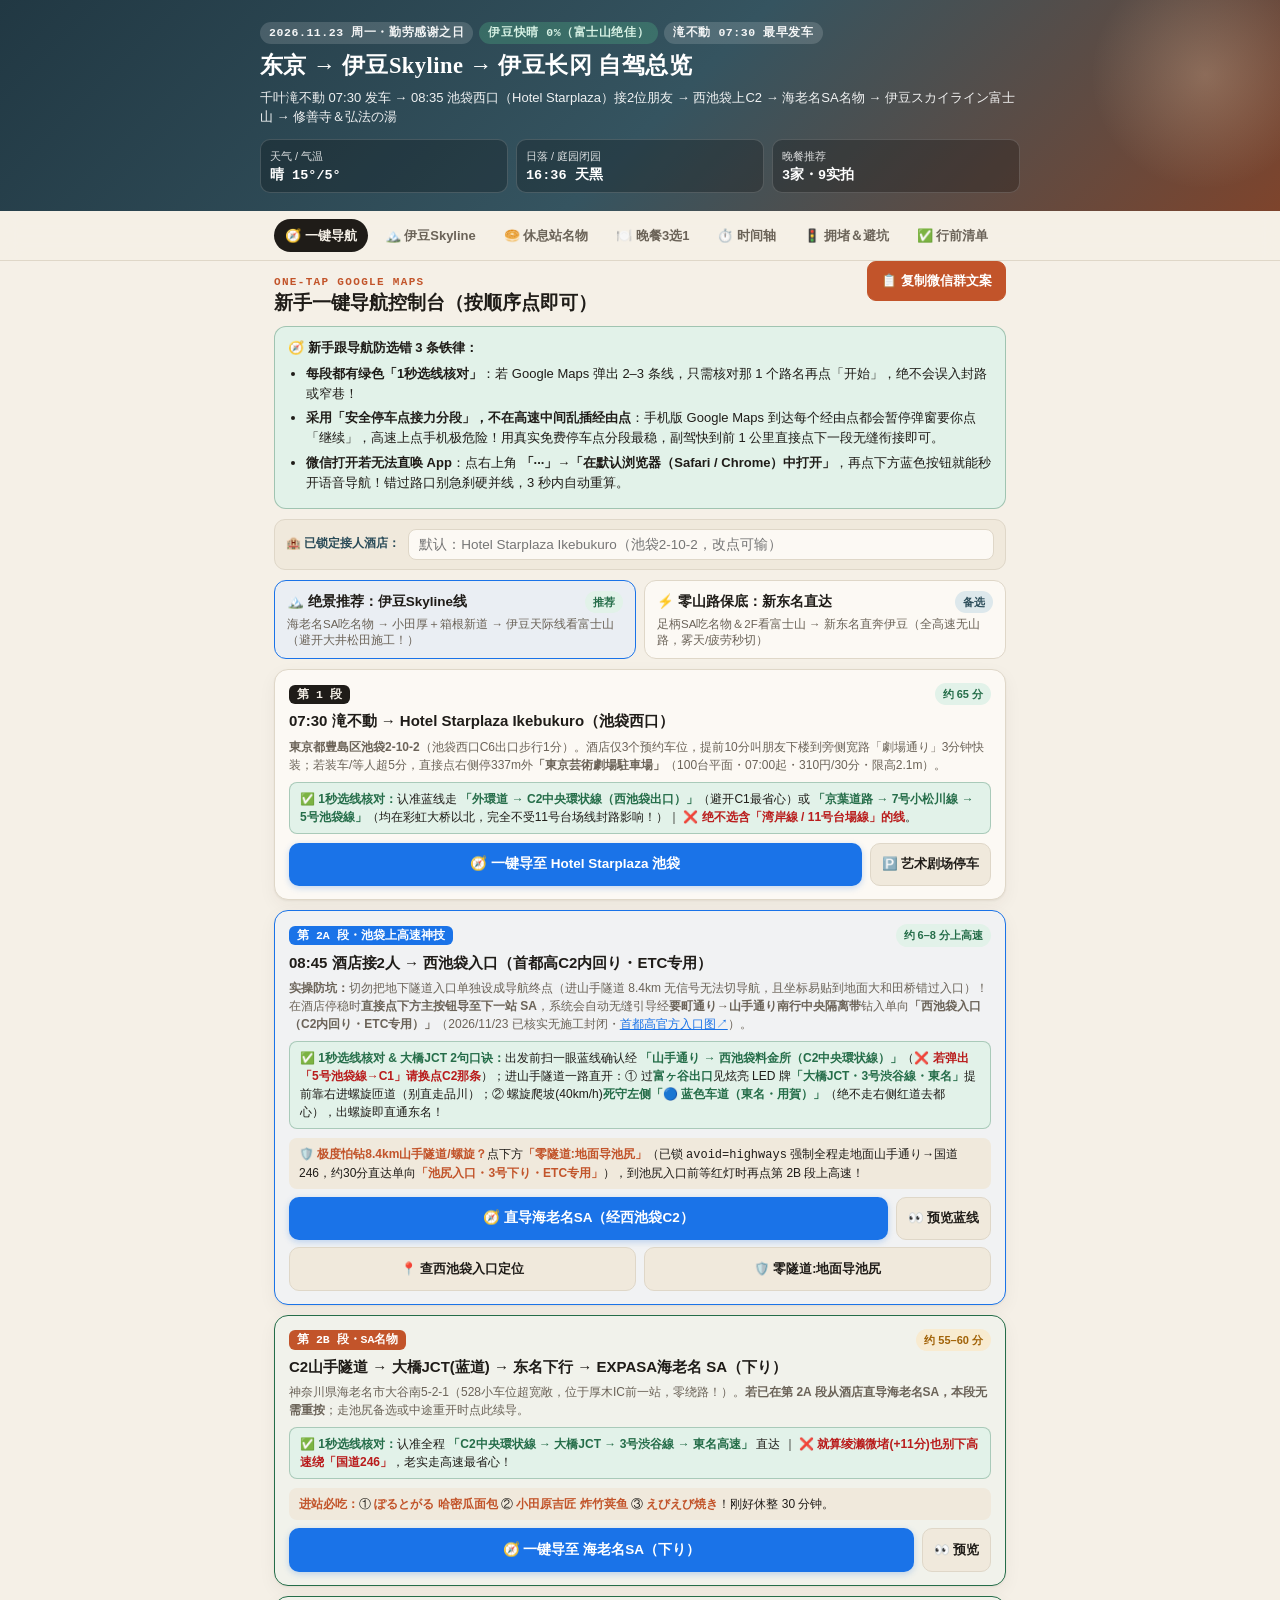
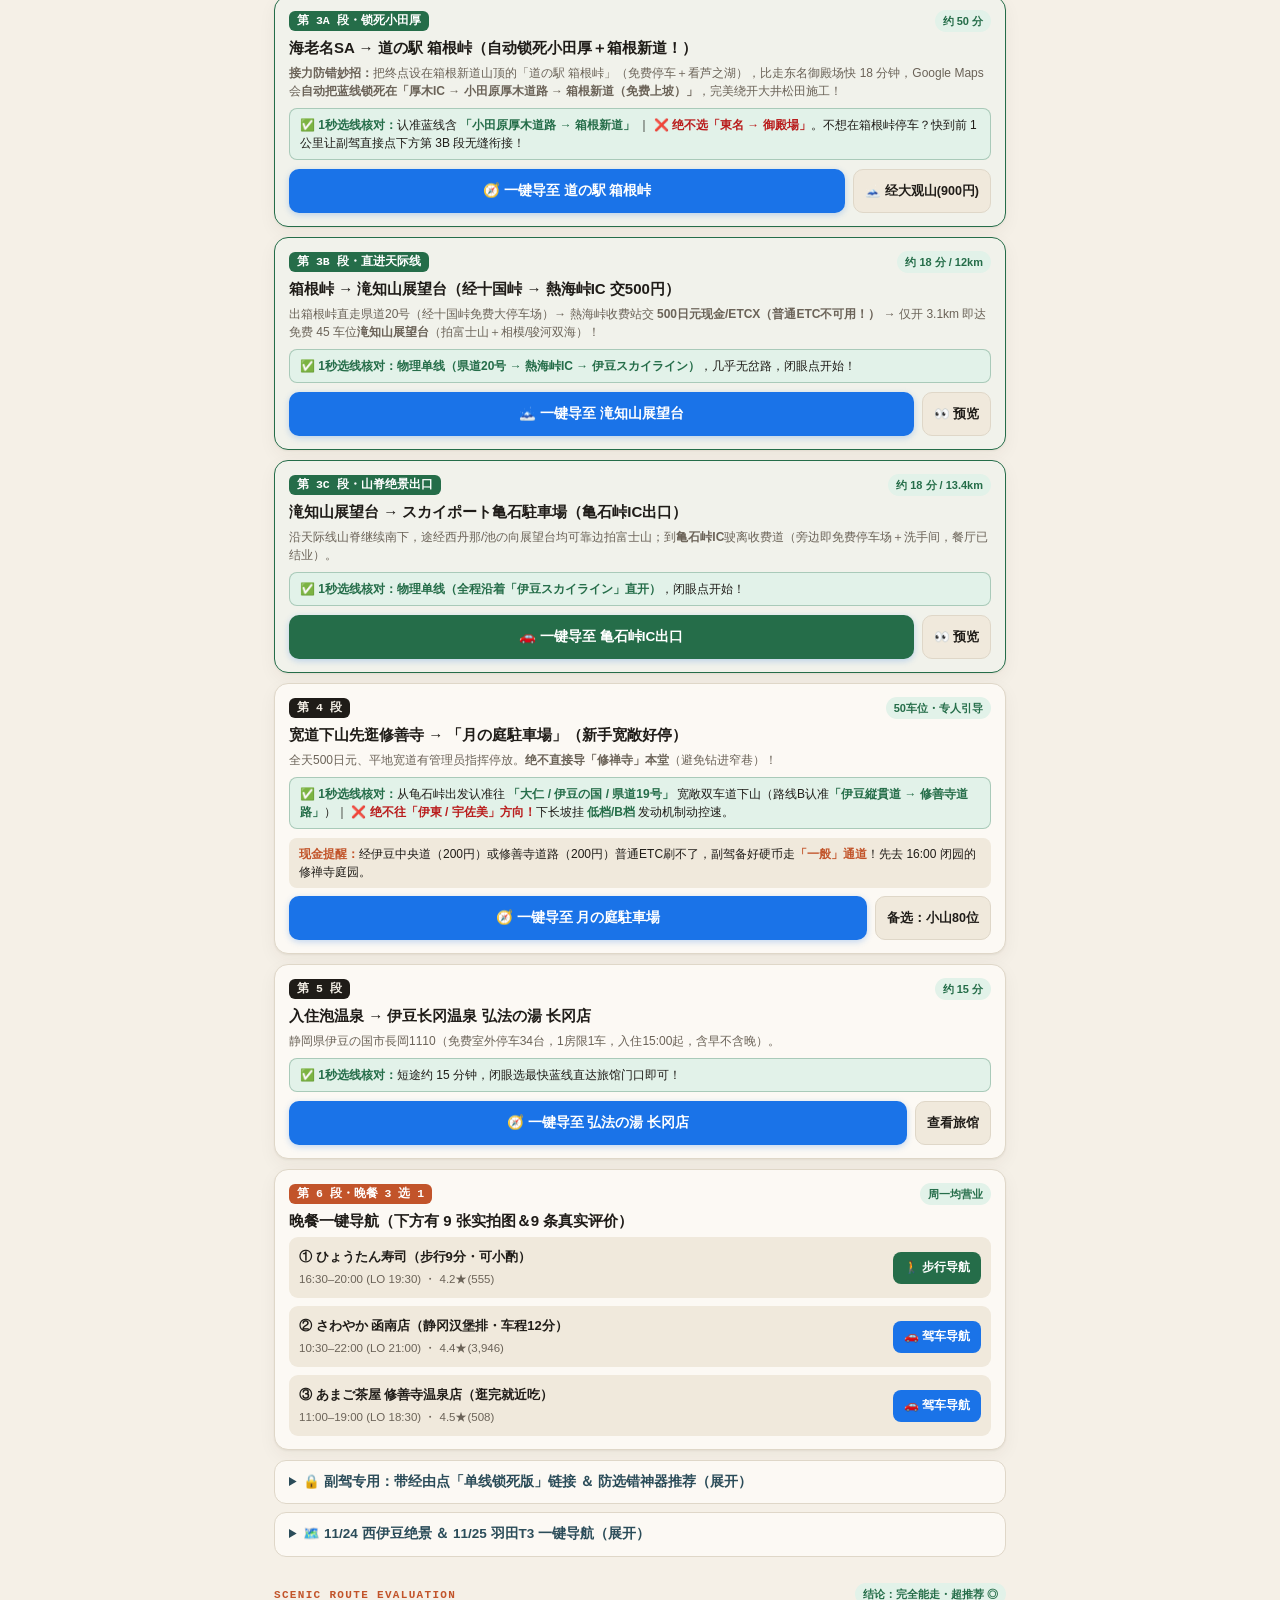
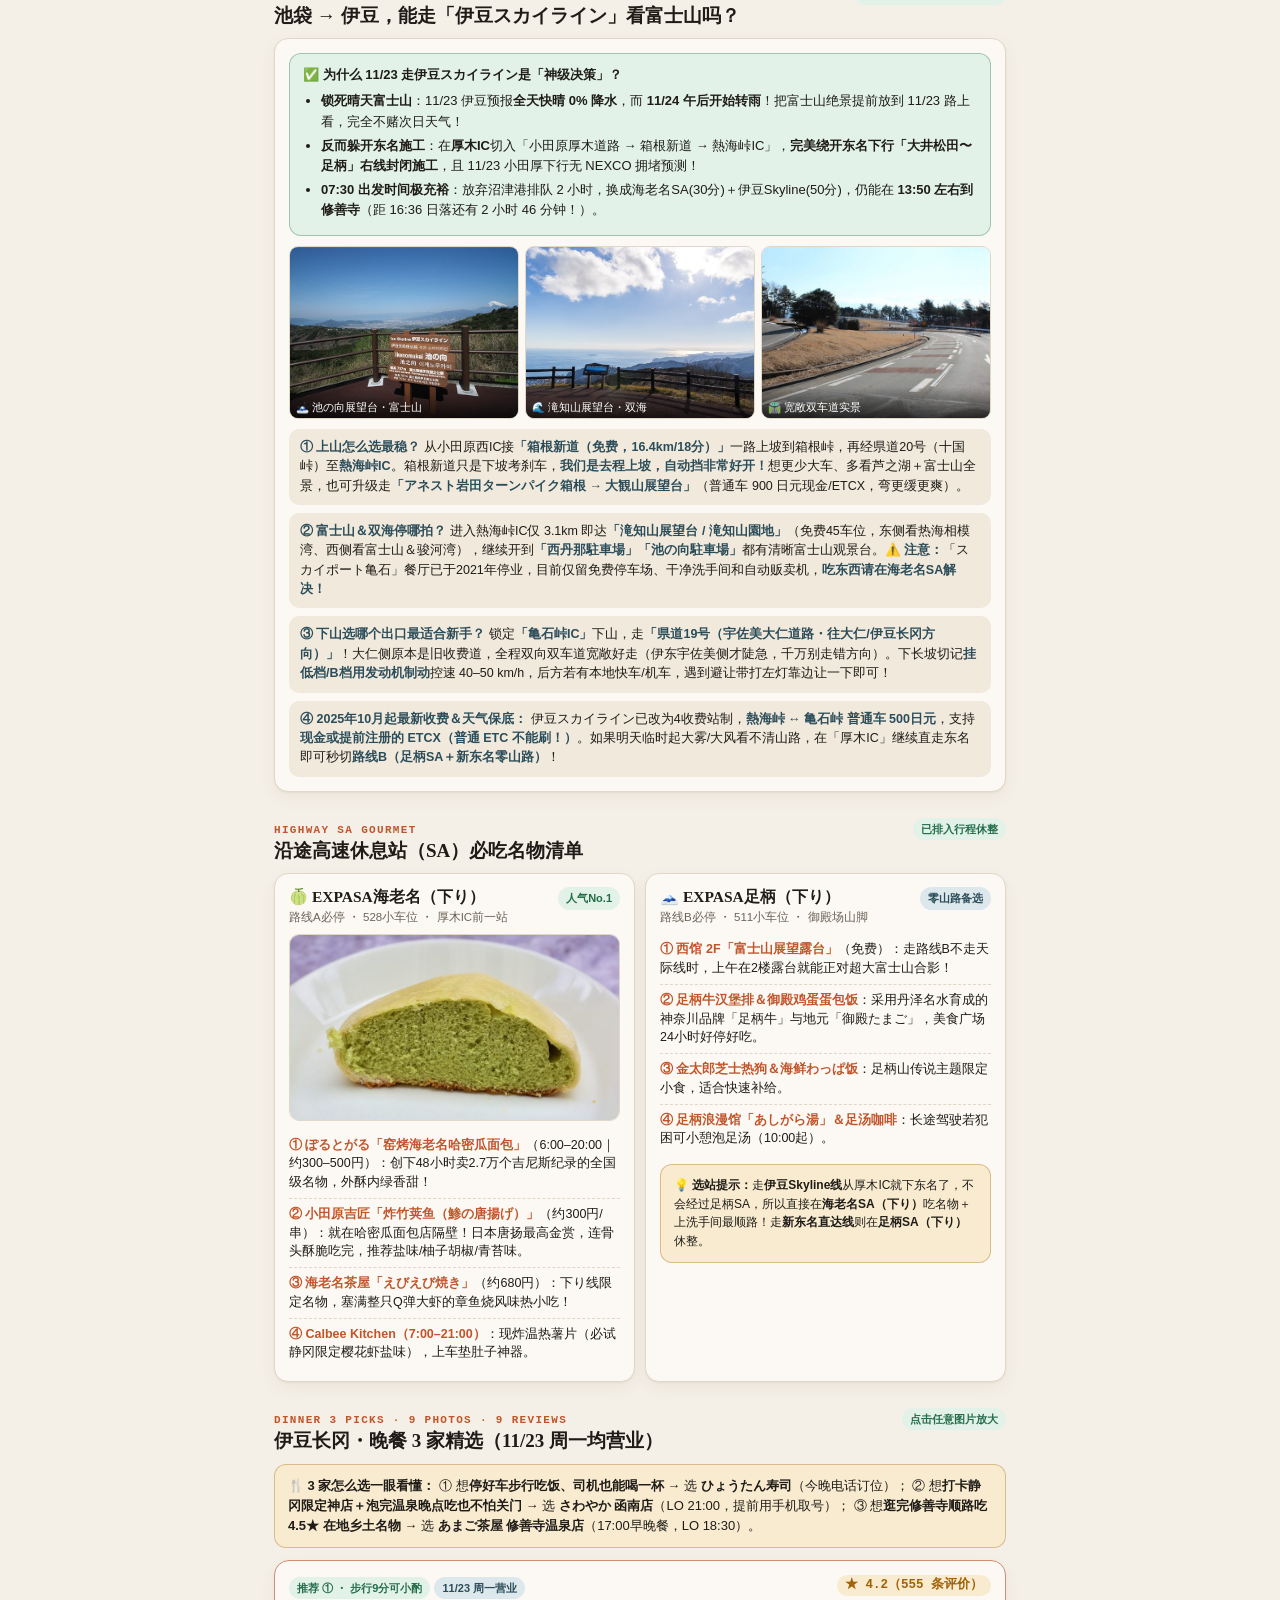
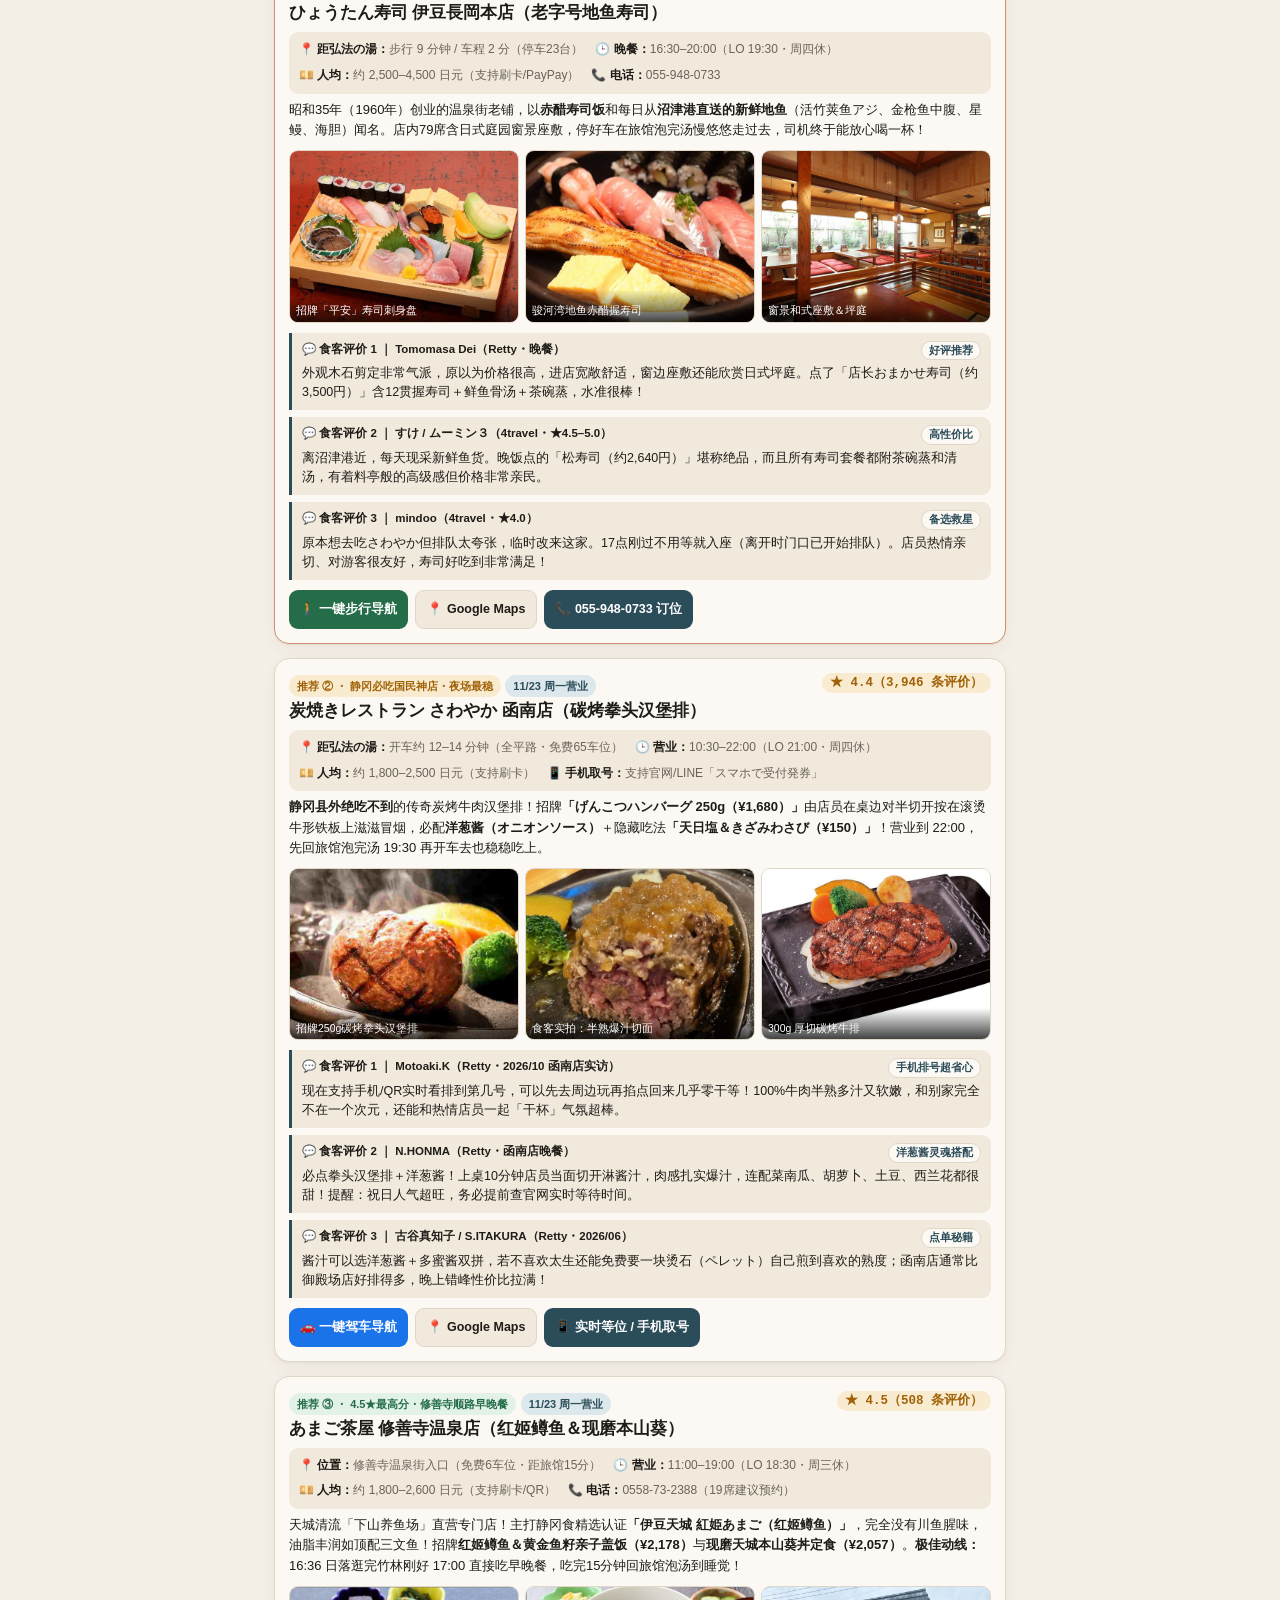
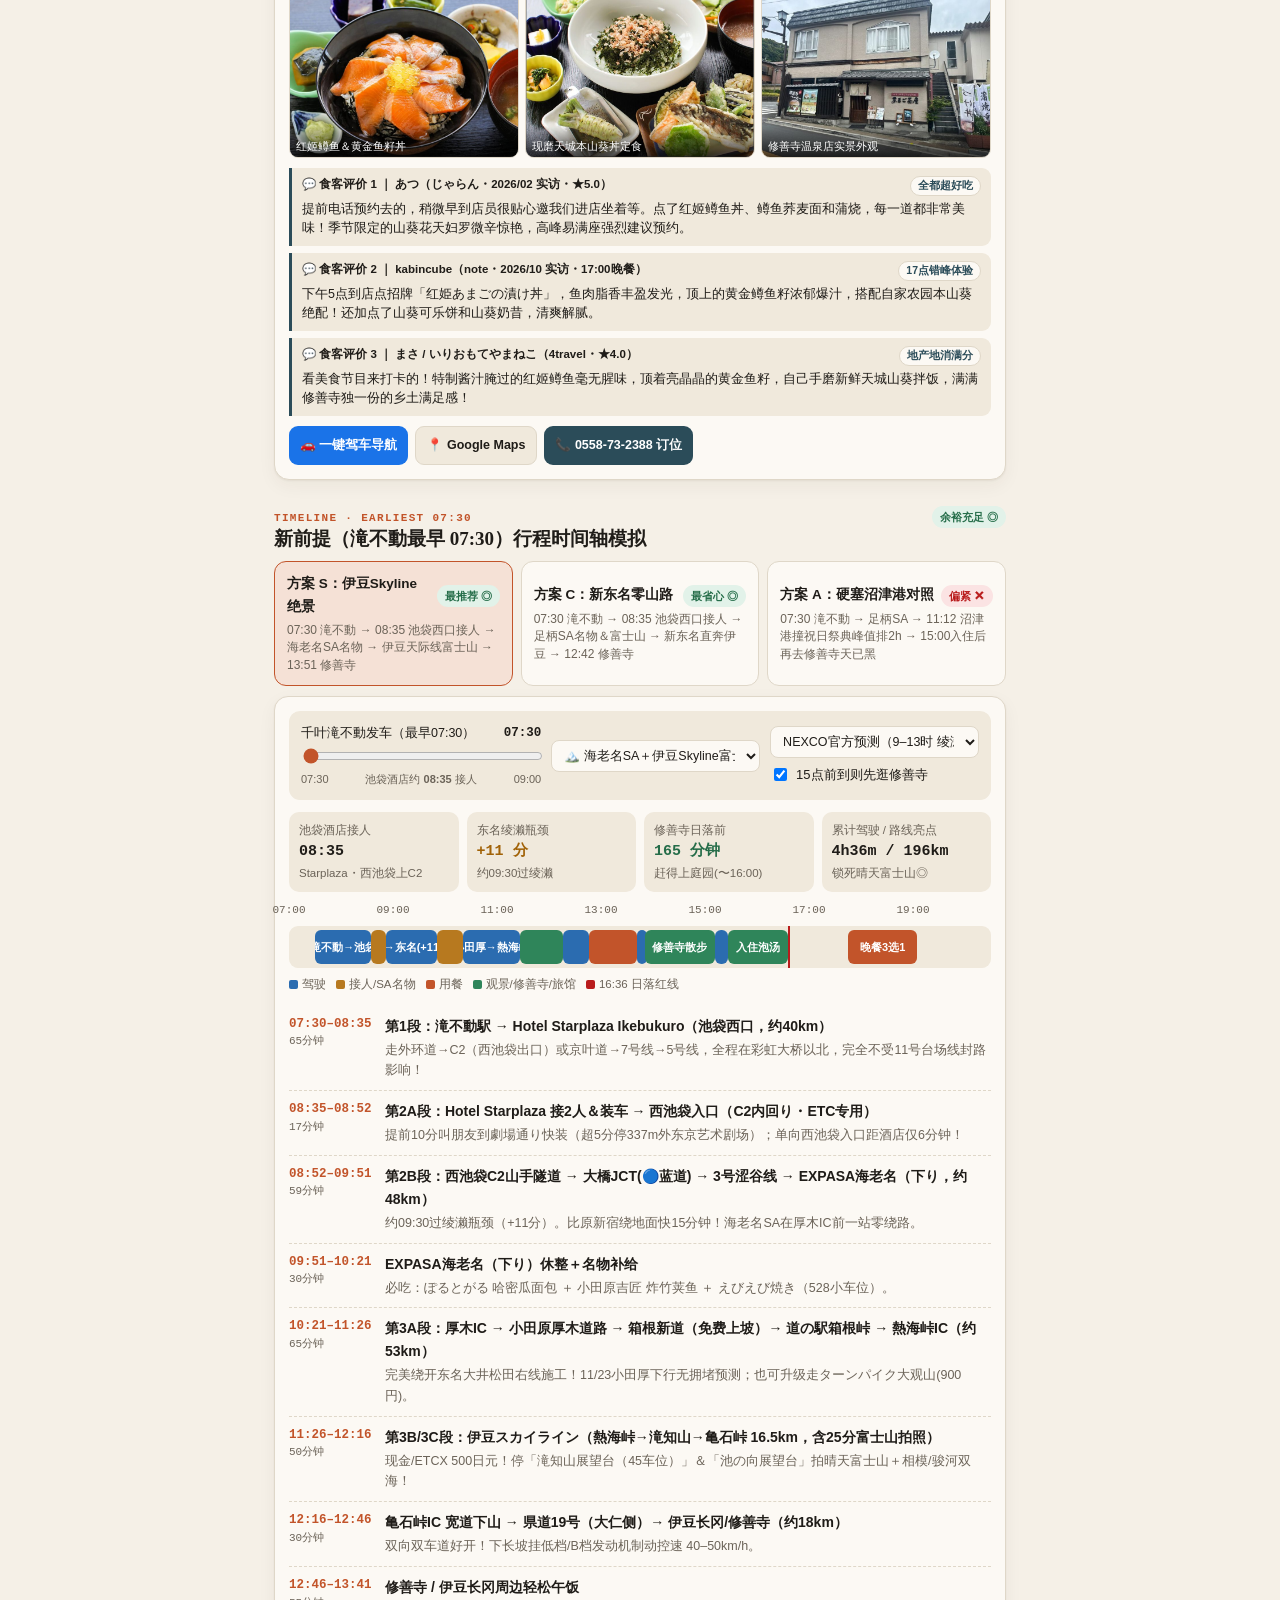
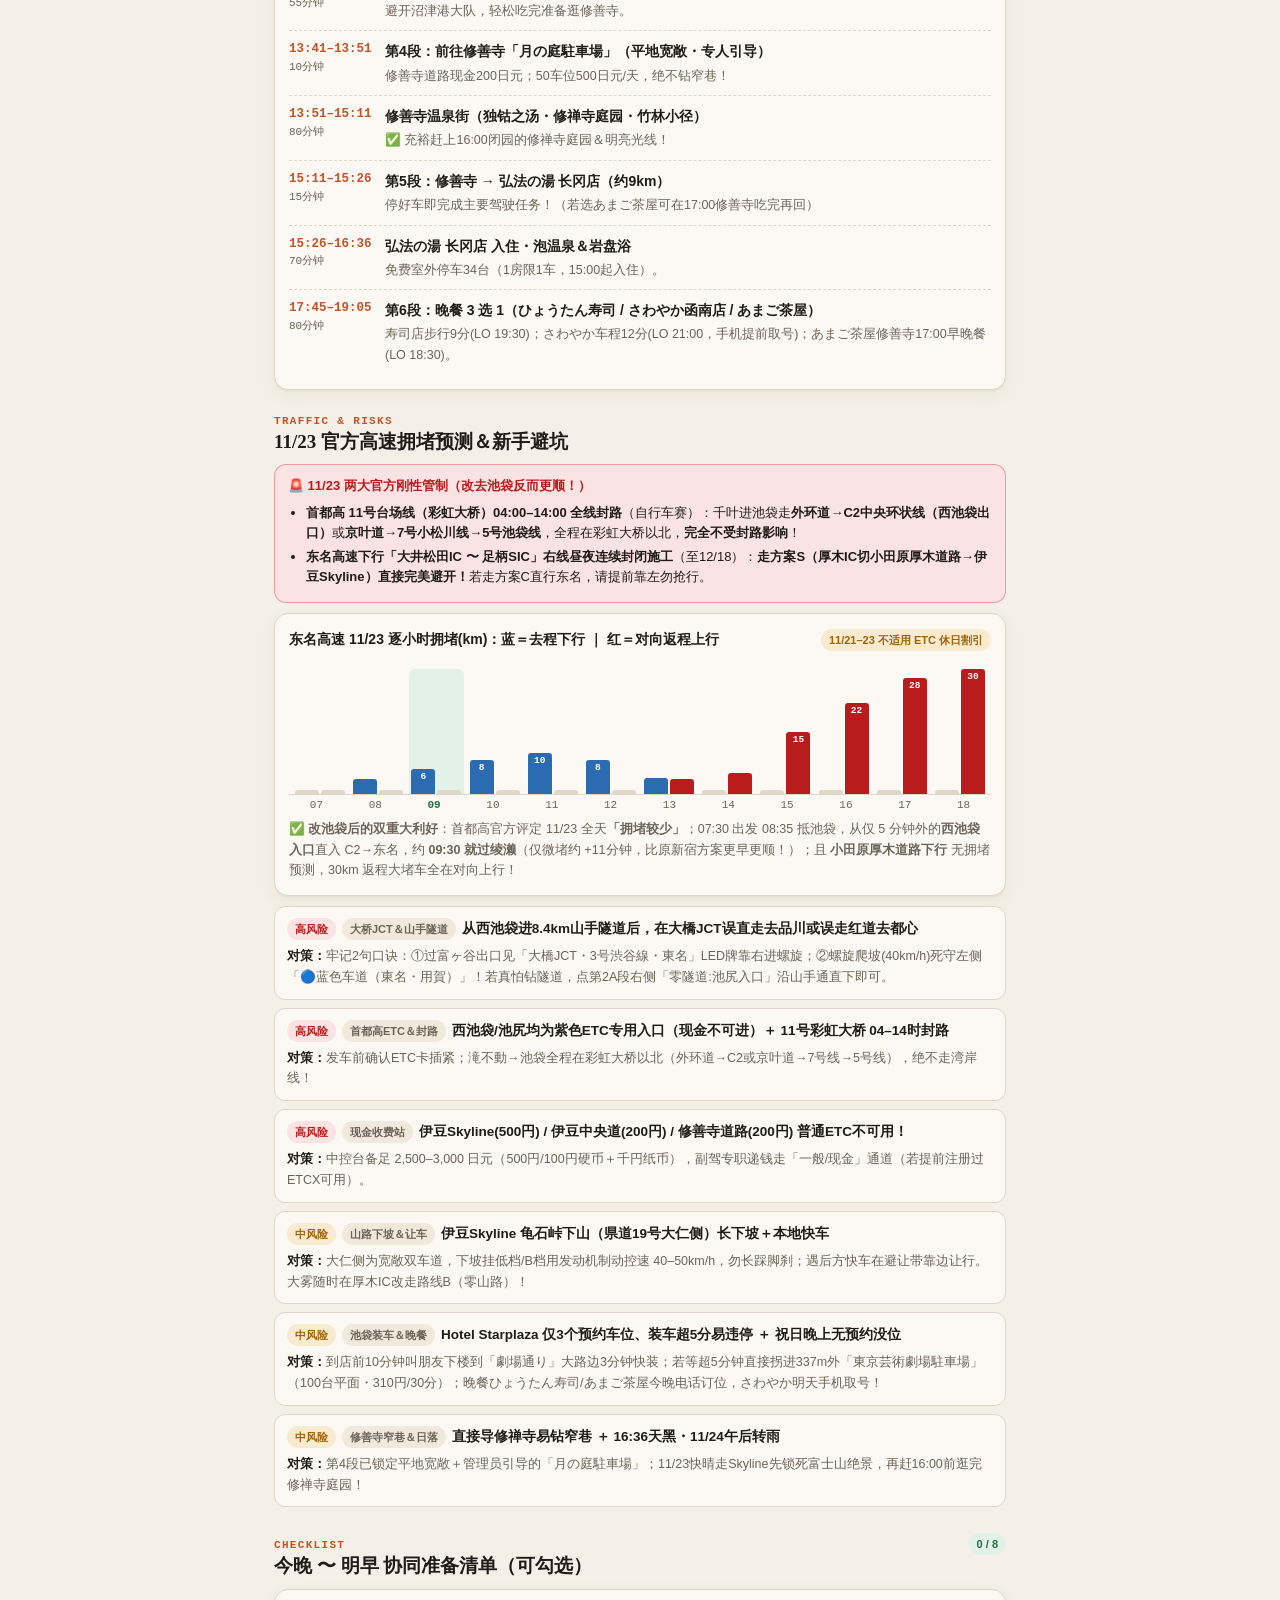
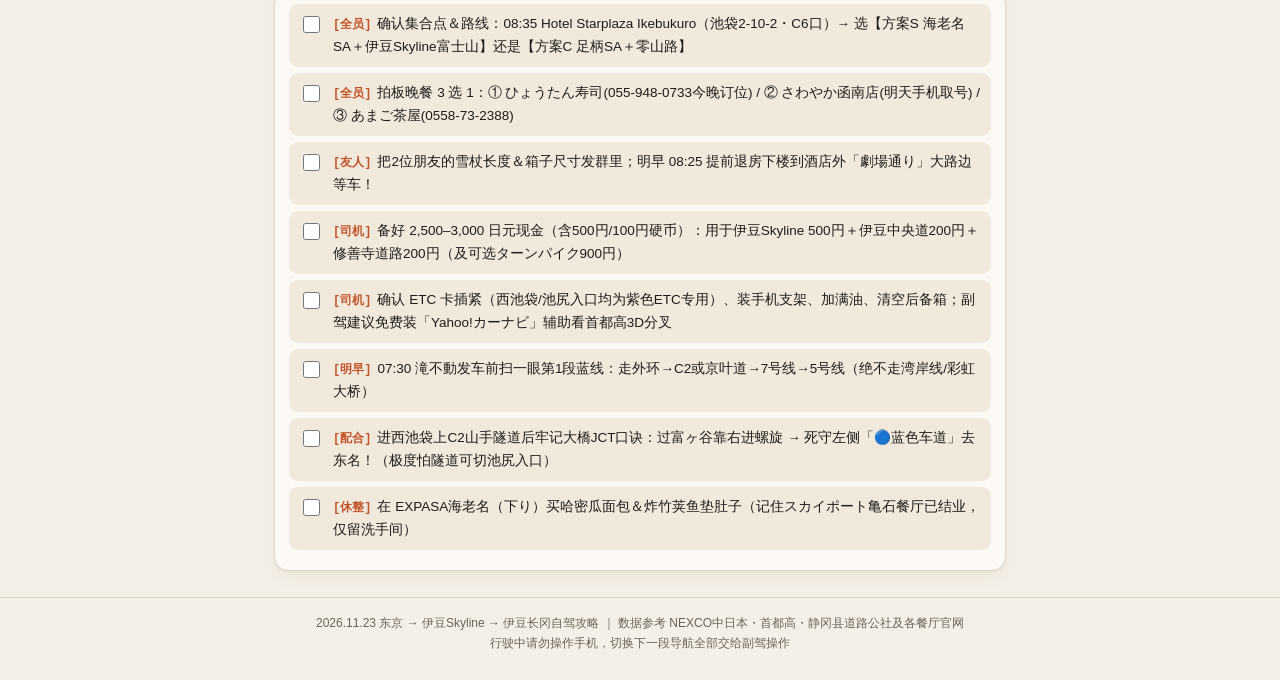
==== commit e532afd7: "Fix Leg 2A Nishi-Ikebukuro C2, Ikejiri backup, and SA Google Maps links" ====
--- a/index.html
+++ b/index.html
@@ -325,19 +325,23 @@
       </div>
     </div>
 
-    <!-- LEG 2A (SHARED: HOTEL STARPLAZA IKEBUKURO -> NISHI-IKEBUKURO C2 OR ZERO-TUNNEL IKEJIRI) -->
+    <!-- LEG 2A (SHARED: HOTEL STARPLAZA IKEBUKURO -> NISHI-IKEBUKURO C2 -> SA, OR ZERO-TUNNEL IKEJIRI) -->
     <div class="nav-card highlight">
       <div class="nav-top">
         <span class="nav-step blue">第 2A 段・池袋上高速神技</span>
         <div class="nav-title">08:45 酒店接2人 → 西池袋入口（首都高C2内回り・ETC专用）</div>
-        <span class="tag ok">约 6–8 分 / 1.6km</span>
-      </div>
-      <div class="nav-meta"><b>单向入口只通新宿・大桥JCT・东名方向！</b>距酒店仅约 5–7 分钟（沿要町通り→山手通り），比地面绕去池尻快 20 分钟！2026/11/23 已核实无施工封闭（紫色ETC专用入口）。</div>
-      <div class="route-check"><b>✅ 1秒选线核对 &amp; 大橋JCT 2句口诀：</b>进西池袋上山手隧道（8.4km）后一路直开（忽略西新宿/富ヶ谷）；① 过<b>富ヶ谷出口</b>看到炫亮 LED 牌<b>「大橋JCT・3号渋谷線・東名」</b>，<b>提前靠右分叉进螺旋匝道</b>（别直走去品川）；② 螺旋慢慢爬坡(40km/h)时<b>死守左侧「🔵 蓝色车道（東名・用賀）」</b>（绝不走右侧红道去都心），出螺旋即直通东名！</div>
-      <div class="nav-tip"><b>🛡️ 极度怕钻8.4km山手隧道/螺旋？</b>点右侧保底按钮直接走地面<b>山手通り</b>一路向南直达单向<b>「池尻入口（3号下り・ETC专用）」</b>（约30分，零隧道零立交，安全兜底！）</div>
+        <span class="tag ok">约 6–8 分上高速</span>
+      </div>
+      <div class="nav-meta"><b>实操防坑：</b>切勿把地下隧道入口单独设成导航终点（进山手隧道 8.4km 无信号无法切导航，且坐标易贴到地面大和田桥错过入口）！在酒店停稳时<b>直接点下方主按钮导至下一站 SA</b>，系统会自动无缝引导经<b>要町通り→山手通り南行中央隔离带</b>钻入单向<b>「西池袋入口（C2内回り・ETC专用）」</b>（2026/11/23 已核实无施工封闭・<a href="https://www.shutoko.jp/driving/route/entrance-exit/nishiikebukuro/" target="_blank" rel="noopener" style="color:var(--nav);text-decoration:underline">首都高官方入口图↗</a>）。</div>
+      <div class="route-check"><b>✅ 1秒选线核对 &amp; 大橋JCT 2句口诀：</b>出发前扫一眼蓝线确认经 <b>「山手通り → 西池袋料金所（C2中央環状線）」</b>（<span class="no">❌ 若弹出「5号池袋線→C1」请换点C2那条</span>）；进山手隧道一路直开：① 过<b>富ヶ谷出口</b>见炫亮 LED 牌<b>「大橋JCT・3号渋谷線・東名」</b>提前靠右进螺旋匝道（别直走品川）；② 螺旋爬坡(40km/h)<b>死守左侧「🔵 蓝色车道（東名・用賀）」</b>（绝不走右侧红道去都心），出螺旋即直通东名！</div>
+      <div class="nav-tip"><b>🛡️ 极度怕钻8.4km山手隧道/螺旋？</b>点下方<b>「零隧道:地面导池尻」</b>（已锁 <code>avoid=highways</code> 强制全程走地面山手通り→国道246，约30分直达单向<b>「池尻入口・3号下り・ETC专用」</b>），到池尻入口前等红灯时再点第 2B 段上高速！</div>
       <div class="nav-actions">
-        <a class="gbtn" target="_blank" rel="noopener" href="https://www.google.com/maps/dir/?api=1&destination=%E8%A5%BF%E6%B1%A0%E8%A2%8B%E5%85%A5%E5%8F%A3+%E9%A6%96%E9%83%BD%E9%AB%98%E9%80%9F%E4%B8%AD%E5%A4%AE%E7%92%B0%E7%8A%B6%E7%B7%9A&travelmode=driving&dir_action=navigate">🧭 主推：一键导至 西池袋入口</a>
-        <a class="pview" target="_blank" rel="noopener" href="https://www.google.com/maps/dir/?api=1&destination=%E6%B1%A0%E5%B0%BB%E5%85%A5%E5%8F%A3+%E9%A6%96%E9%83%BD%E9%AB%98%E9%80%9F3%E5%8F%B7%E6%B8%8B%E8%B0%B7%E7%B7%9A&travelmode=driving&dir_action=navigate">🛡️ 零隧道:池尻</a>
+        <a id="leg2a-go" class="gbtn" target="_blank" rel="noopener" href="https://www.google.com/maps/dir/?api=1&destination=EXPASA%E6%B5%B7%E8%80%81%E5%90%8D+%E4%B8%8B%E3%82%8A&travelmode=driving&dir_action=navigate">🧭 直导海老名SA（经西池袋C2）</a>
+        <a id="leg2a-pre" class="pview" target="_blank" rel="noopener" href="https://www.google.com/maps/dir/?api=1&origin=%E3%83%9B%E3%83%86%E3%83%AB%E3%82%B9%E3%82%BF%E3%83%BC%E3%83%97%E3%83%A9%E3%82%B6%E6%B1%A0%E8%A2%8B+%E6%9D%B1%E4%BA%AC%E9%83%BD%E8%B1%8A%E5%B3%B6%E5%8C%BA%E6%B1%A0%E8%A2%8B2-10-2&destination=EXPASA%E6%B5%B7%E8%80%81%E5%90%8D+%E4%B8%8B%E3%82%8A&travelmode=driving">👀 预览蓝线</a>
+      </div>
+      <div class="nav-actions tri" style="margin-top:7px">
+        <a class="pview" target="_blank" rel="noopener" href="https://www.google.com/maps/search/?api=1&query=35.724001,139.694077">📍 查西池袋入口定位</a>
+        <a class="pview" target="_blank" rel="noopener" href="https://www.google.com/maps/dir/?api=1&destination=35.649185,139.681774&travelmode=driving&avoid=highways&dir_action=navigate">🛡️ 零隧道:地面导池尻</a>
       </div>
     </div>
 
@@ -349,12 +353,12 @@
           <div class="nav-title">C2山手隧道 → 大橋JCT(蓝道) → 东名下行 → EXPASA海老名 SA（下り）</div>
           <span class="tag warn">约 55–60 分</span>
         </div>
-        <div class="nav-meta">神奈川県海老名市大谷南5-2-1（528小车位超宽敞，位于厚木IC前一站，零绕路！）。</div>
+        <div class="nav-meta">神奈川県海老名市大谷南5-2-1（528小车位超宽敞，位于厚木IC前一站，零绕路！）。<b>若已在第 2A 段从酒店直导海老名SA，本段无需重按</b>；走池尻备选或中途重开时点此续导。</div>
         <div class="route-check"><b>✅ 1秒选线核对：</b>认准全程 <b>「C2中央環状線 → 大橋JCT → 3号渋谷線 → 東名高速」</b> 直达 ｜ <span class="no">❌ 就算绫濑微堵(+11分)也别下高速绕「国道246」</span>，老实走高速最省心！</div>
         <div class="nav-tip"><b>进站必吃：</b>① <b>ぽるとがる 哈密瓜面包</b> ② <b>小田原吉匠 炸竹荚鱼</b> ③ <b>えびえび焼き</b>！刚好休整 30 分钟。</div>
         <div class="nav-actions">
-          <a class="gbtn" target="_blank" rel="noopener" href="https://www.google.com/maps/dir/?api=1&destination=EXPASA%E6%B5%B7%E8%80%81%E5%90%8D+%E4%B8%8B%E3%82%8A+%E7%A5%9E%E5%A5%88%E5%B7%9D%E7%9C%8C%E6%B5%B7%E8%80%81%E5%90%8D%E5%B8%82%E5%A4%A7%E8%B0%B7%E5%8D%975-2-1&travelmode=driving&dir_action=navigate">🧭 一键导至 海老名SA（下り）</a>
-          <a class="pview" target="_blank" rel="noopener" href="https://www.google.com/maps/dir/?api=1&origin=%E8%A5%BF%E6%B1%A0%E8%A2%8B%E5%85%A5%E5%8F%A3+%E9%A6%96%E9%83%BD%E9%AB%98%E9%80%9F%E4%B8%AD%E5%A4%AE%E7%92%B0%E7%8A%B6%E7%B7%9A&destination=EXPASA%E6%B5%B7%E8%80%81%E5%90%8D+%E4%B8%8B%E3%82%8A&travelmode=driving">👀 预览</a>
+          <a class="gbtn" target="_blank" rel="noopener" href="https://www.google.com/maps/dir/?api=1&destination=EXPASA%E6%B5%B7%E8%80%81%E5%90%8D+%E4%B8%8B%E3%82%8A&travelmode=driving&dir_action=navigate">🧭 一键导至 海老名SA（下り）</a>
+          <a id="leg2b-sky-pre" class="pview" target="_blank" rel="noopener" href="https://www.google.com/maps/dir/?api=1&origin=%E3%83%9B%E3%83%86%E3%83%AB%E3%82%B9%E3%82%BF%E3%83%BC%E3%83%97%E3%83%A9%E3%82%B6%E6%B1%A0%E8%A2%8B+%E6%9D%B1%E4%BA%AC%E9%83%BD%E8%B1%8A%E5%B3%B6%E5%8C%BA%E6%B1%A0%E8%A2%8B2-10-2&destination=EXPASA%E6%B5%B7%E8%80%81%E5%90%8D+%E4%B8%8B%E3%82%8A&travelmode=driving">👀 预览</a>
         </div>
       </div>
 
@@ -409,11 +413,11 @@
           <div class="nav-title">C2山手隧道 → 大橋JCT(蓝道) → 东名下行 → EXPASA足柄 SA（下り）</div>
           <span class="tag warn">约 80–90 分</span>
         </div>
-        <div class="nav-meta">静岡県駿東郡小山町桑木603-18（511小车位，西馆2楼富士山展望露台＋足柄牛名物）。</div>
+        <div class="nav-meta">静岡県駿東郡小山町桑木603-18（511小车位，西馆2楼富士山展望露台＋足柄牛名物）。<b>若已在第 2A 段直接点导足柄SA，本段无需重按</b>；走池尻备选或中途重开时点此续导。</div>
         <div class="route-check"><b>✅ 1秒选线核对：</b>认准全程 <b>「C2中央環状線 → 大橋JCT(蓝道) → 3号渋谷線 → 東名高速」</b> 直达 ｜ ⚠️ 大井松田IC〜足柄SIC 右线昼夜施工封闭，请提前靠左稳妥驶入足柄SA。</div>
         <div class="nav-actions">
-          <a class="gbtn" target="_blank" rel="noopener" href="https://www.google.com/maps/dir/?api=1&destination=EXPASA%E8%B6%B3%E6%9F%84+%E4%B8%8B%E3%82%8A+%E9%9D%99%E5%B2%A1%E7%9C%8C%E9%A7%BF%E6%9D%B1%E9%83%A1%E5%B0%8F%E5%B1%B1%E7%94%BA%E6%A1%91%E6%9C%A8603-18&travelmode=driving&dir_action=navigate">🧭 一键导至 足柄SA（下り）</a>
-          <a class="pview" target="_blank" rel="noopener" href="https://www.google.com/maps/dir/?api=1&origin=%E8%A5%BF%E6%B1%A0%E8%A2%8B%E5%85%A5%E5%8F%A3+%E9%A6%96%E9%83%BD%E9%AB%98%E9%80%9F%E4%B8%AD%E5%A4%AE%E7%92%B0%E7%8A%B6%E7%B7%9A&destination=EXPASA%E8%B6%B3%E6%9F%84+%E4%B8%8B%E3%82%8A&travelmode=driving">👀 预览</a>
+          <a class="gbtn" target="_blank" rel="noopener" href="https://www.google.com/maps/dir/?api=1&destination=EXPASA%E8%B6%B3%E6%9F%84+%E4%B8%8B%E3%82%8A&travelmode=driving&dir_action=navigate">🧭 一键导至 足柄SA（下り）</a>
+          <a id="leg2b-dir-pre" class="pview" target="_blank" rel="noopener" href="https://www.google.com/maps/dir/?api=1&origin=%E3%83%9B%E3%83%86%E3%83%AB%E3%82%B9%E3%82%BF%E3%83%BC%E3%83%97%E3%83%A9%E3%82%B6%E6%B1%A0%E8%A2%8B+%E6%9D%B1%E4%BA%AC%E9%83%BD%E8%B1%8A%E5%B3%B6%E5%8C%BA%E6%B1%A0%E8%A2%8B2-10-2&destination=EXPASA%E8%B6%B3%E6%9F%84+%E4%B8%8B%E3%82%8A&travelmode=driving">👀 预览</a>
         </div>
       </div>
 
@@ -962,23 +966,41 @@
 
 const fmt = m => `${String(Math.floor(m/60)).padStart(2,'0')}:${String(Math.round(m%60)).padStart(2,'0')}`;
 
-// Hotel input live updater (Defaults to confirmed Hotel Starplaza Ikebukuro)
+// Hotel input live updater & Leg 2A/2B sync (Defaults to confirmed Hotel Starplaza Ikebukuro)
+const DEFAULT_HOTEL_ENC = '%E3%83%9B%E3%83%86%E3%83%AB%E3%82%B9%E3%82%BF%E3%83%BC%E3%83%97%E3%83%A9%E3%82%B6%E6%B1%A0%E8%A2%8B+%E6%9D%B1%E4%BA%AC%E9%83%BD%E8%B1%8A%E5%B3%B6%E5%8C%BA%E6%B1%A0%E8%A2%8B2-10-2';
+const SA_DEST = {
+  skyline: {enc:'EXPASA%E6%B5%B7%E8%80%81%E5%90%8D+%E4%B8%8B%E3%82%8A', label:'海老名SA'},
+  direct:  {enc:'EXPASA%E8%B6%B3%E6%9F%84+%E4%B8%8B%E3%82%8A', label:'足柄SA'}
+};
+let curNavMode = 'skyline';
 const hotelInput = document.getElementById('hotel-input');
 function updateHotelNav(){
   const val = hotelInput.value.trim();
   const enc = encodeURIComponent;
   const go = document.getElementById('leg1-go');
   const title = document.getElementById('leg1-title');
+  const originEnc = val ? enc(val + ' 東京') : DEFAULT_HOTEL_ENC;
   if(val){
-    const dest = enc(val + ' 東京');
-    go.href = `https://www.google.com/maps/dir/?api=1&destination=${dest}&travelmode=driving&dir_action=navigate`;
+    go.href = `https://www.google.com/maps/dir/?api=1&destination=${originEnc}&travelmode=driving&dir_action=navigate`;
     go.textContent = `🧭 一键导至 ${val}`;
     title.textContent = `07:30 滝不動 → ${val}`;
   } else {
-    go.href = 'https://www.google.com/maps/dir/?api=1&destination=%E3%83%9B%E3%83%86%E3%83%AB%E3%82%B9%E3%82%BF%E3%83%BC%E3%83%97%E3%83%A9%E3%82%B6%E6%B1%A0%E8%A2%8B+%E6%9D%B1%E4%BA%AC%E9%83%BD%E8%B1%8A%E5%B3%B6%E5%8C%BA%E6%B1%A0%E8%A2%8B2-10-2&travelmode=driving&dir_action=navigate';
+    go.href = `https://www.google.com/maps/dir/?api=1&destination=${DEFAULT_HOTEL_ENC}&travelmode=driving&dir_action=navigate`;
     go.textContent = '🧭 一键导至 Hotel Starplaza 池袋';
     title.textContent = '07:30 滝不動 → Hotel Starplaza Ikebukuro（池袋西口）';
   }
+  const sa = SA_DEST[curNavMode];
+  const leg2aGo = document.getElementById('leg2a-go');
+  const leg2aPre = document.getElementById('leg2a-pre');
+  const leg2bSkyPre = document.getElementById('leg2b-sky-pre');
+  const leg2bDirPre = document.getElementById('leg2b-dir-pre');
+  if(leg2aGo){
+    leg2aGo.href = `https://www.google.com/maps/dir/?api=1&destination=${sa.enc}&travelmode=driving&dir_action=navigate`;
+    leg2aGo.textContent = `🧭 直导${sa.label}（经西池袋C2）`;
+  }
+  if(leg2aPre) leg2aPre.href = `https://www.google.com/maps/dir/?api=1&origin=${originEnc}&destination=${sa.enc}&travelmode=driving`;
+  if(leg2bSkyPre) leg2bSkyPre.href = `https://www.google.com/maps/dir/?api=1&origin=${originEnc}&destination=${SA_DEST.skyline.enc}&travelmode=driving`;
+  if(leg2bDirPre) leg2bDirPre.href = `https://www.google.com/maps/dir/?api=1&origin=${originEnc}&destination=${SA_DEST.direct.enc}&travelmode=driving`;
 }
 hotelInput.addEventListener('input', updateHotelNav);
 
@@ -986,9 +1008,10 @@
 document.querySelectorAll('.mtab').forEach(btn => btn.addEventListener('click', () => {
   document.querySelectorAll('.mtab').forEach(x => x.classList.remove('on'));
   btn.classList.add('on');
-  const mode = btn.dataset.navmode;
-  document.getElementById('nav-skyline').classList.toggle('hidden', mode !== 'skyline');
-  document.getElementById('nav-direct').classList.toggle('hidden', mode !== 'direct');
+  curNavMode = btn.dataset.navmode;
+  document.getElementById('nav-skyline').classList.toggle('hidden', curNavMode !== 'skyline');
+  document.getElementById('nav-direct').classList.toggle('hidden', curNavMode !== 'direct');
+  updateHotelNav();
 }));
 
 function ayaseDelay(passMin, mode){
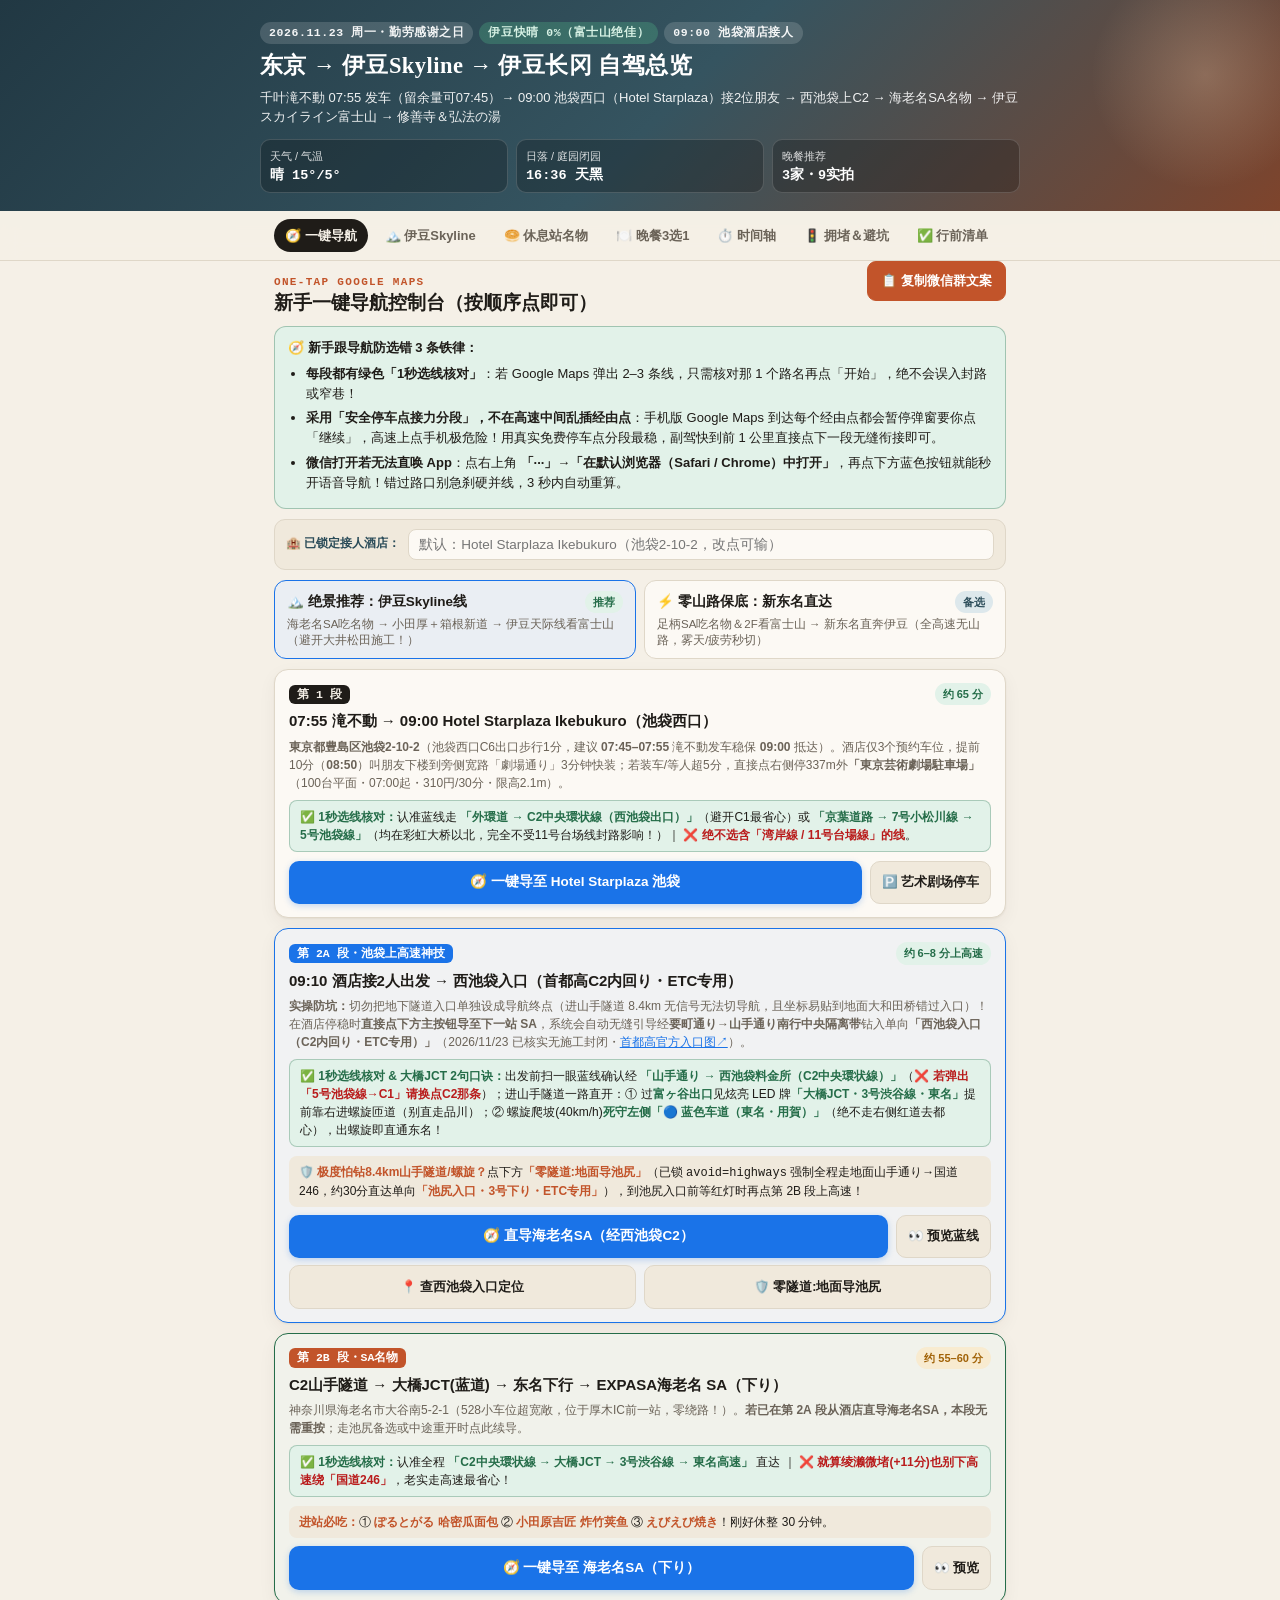
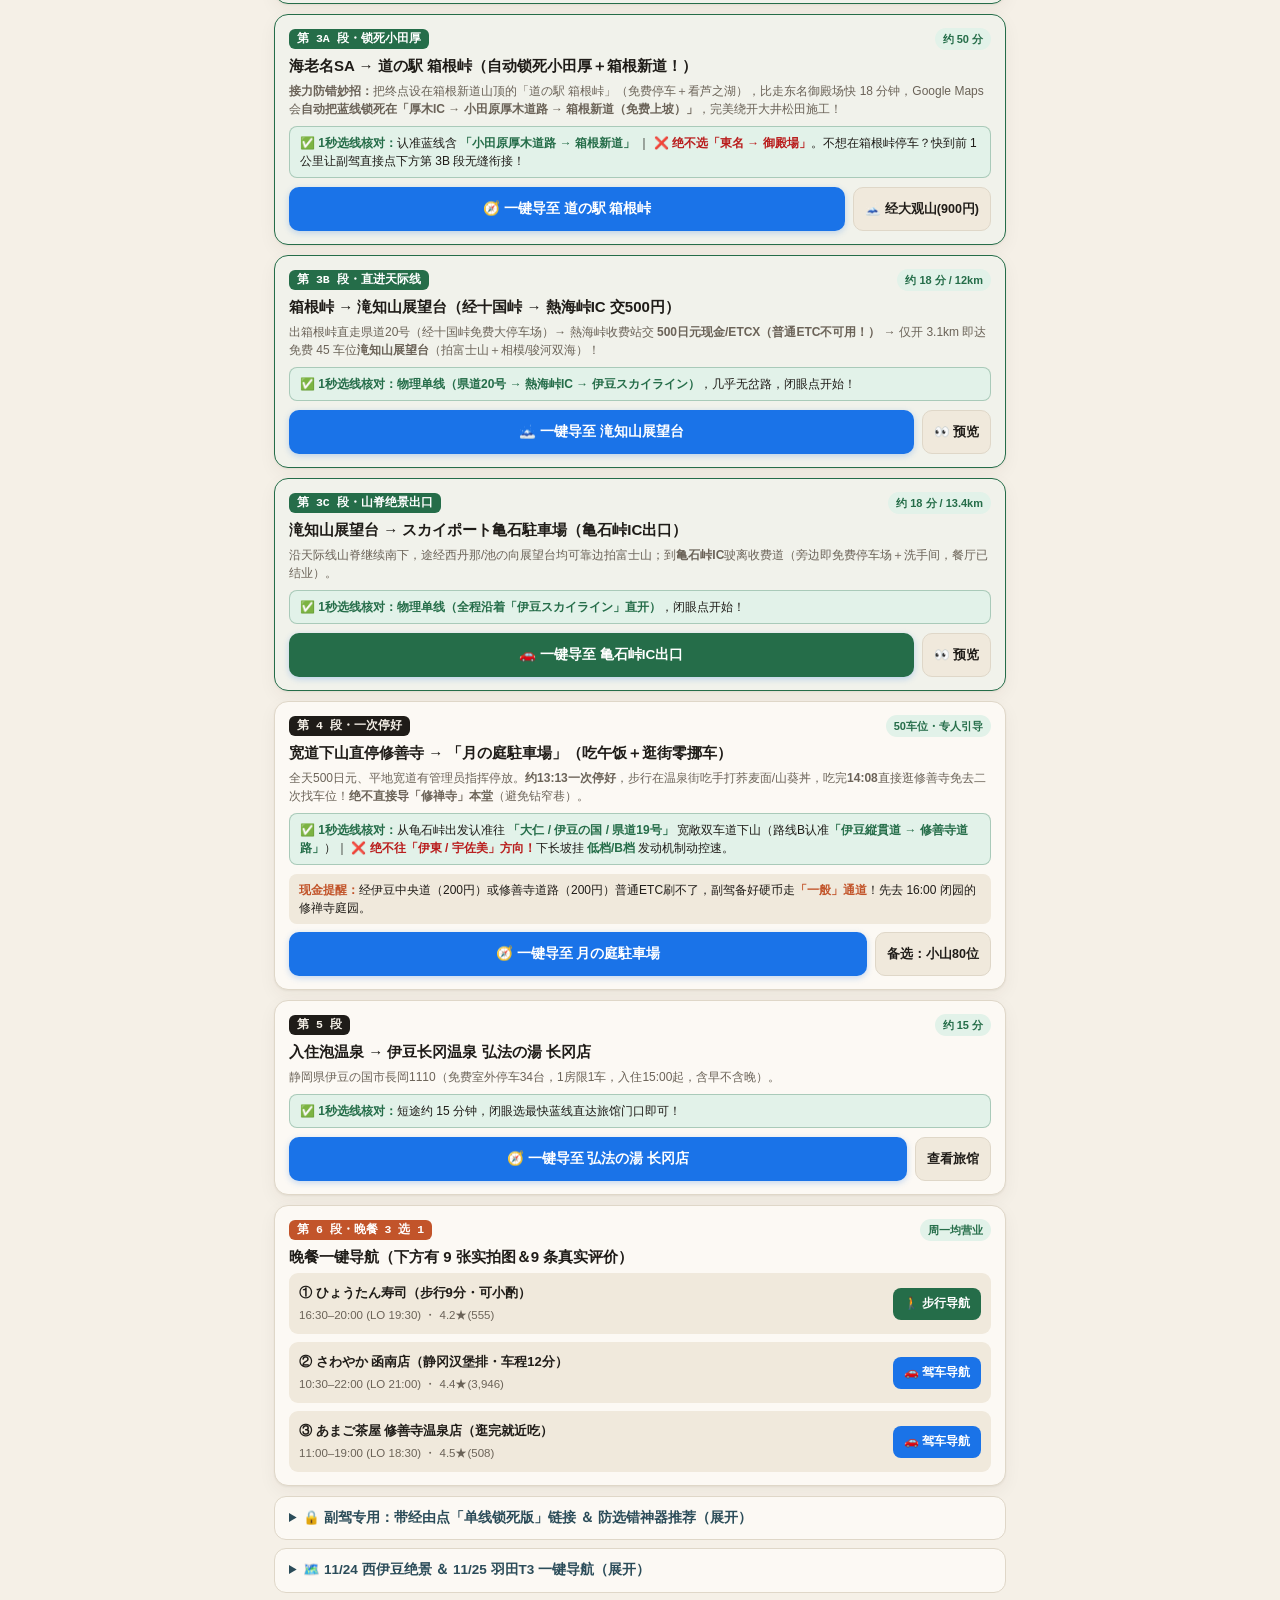
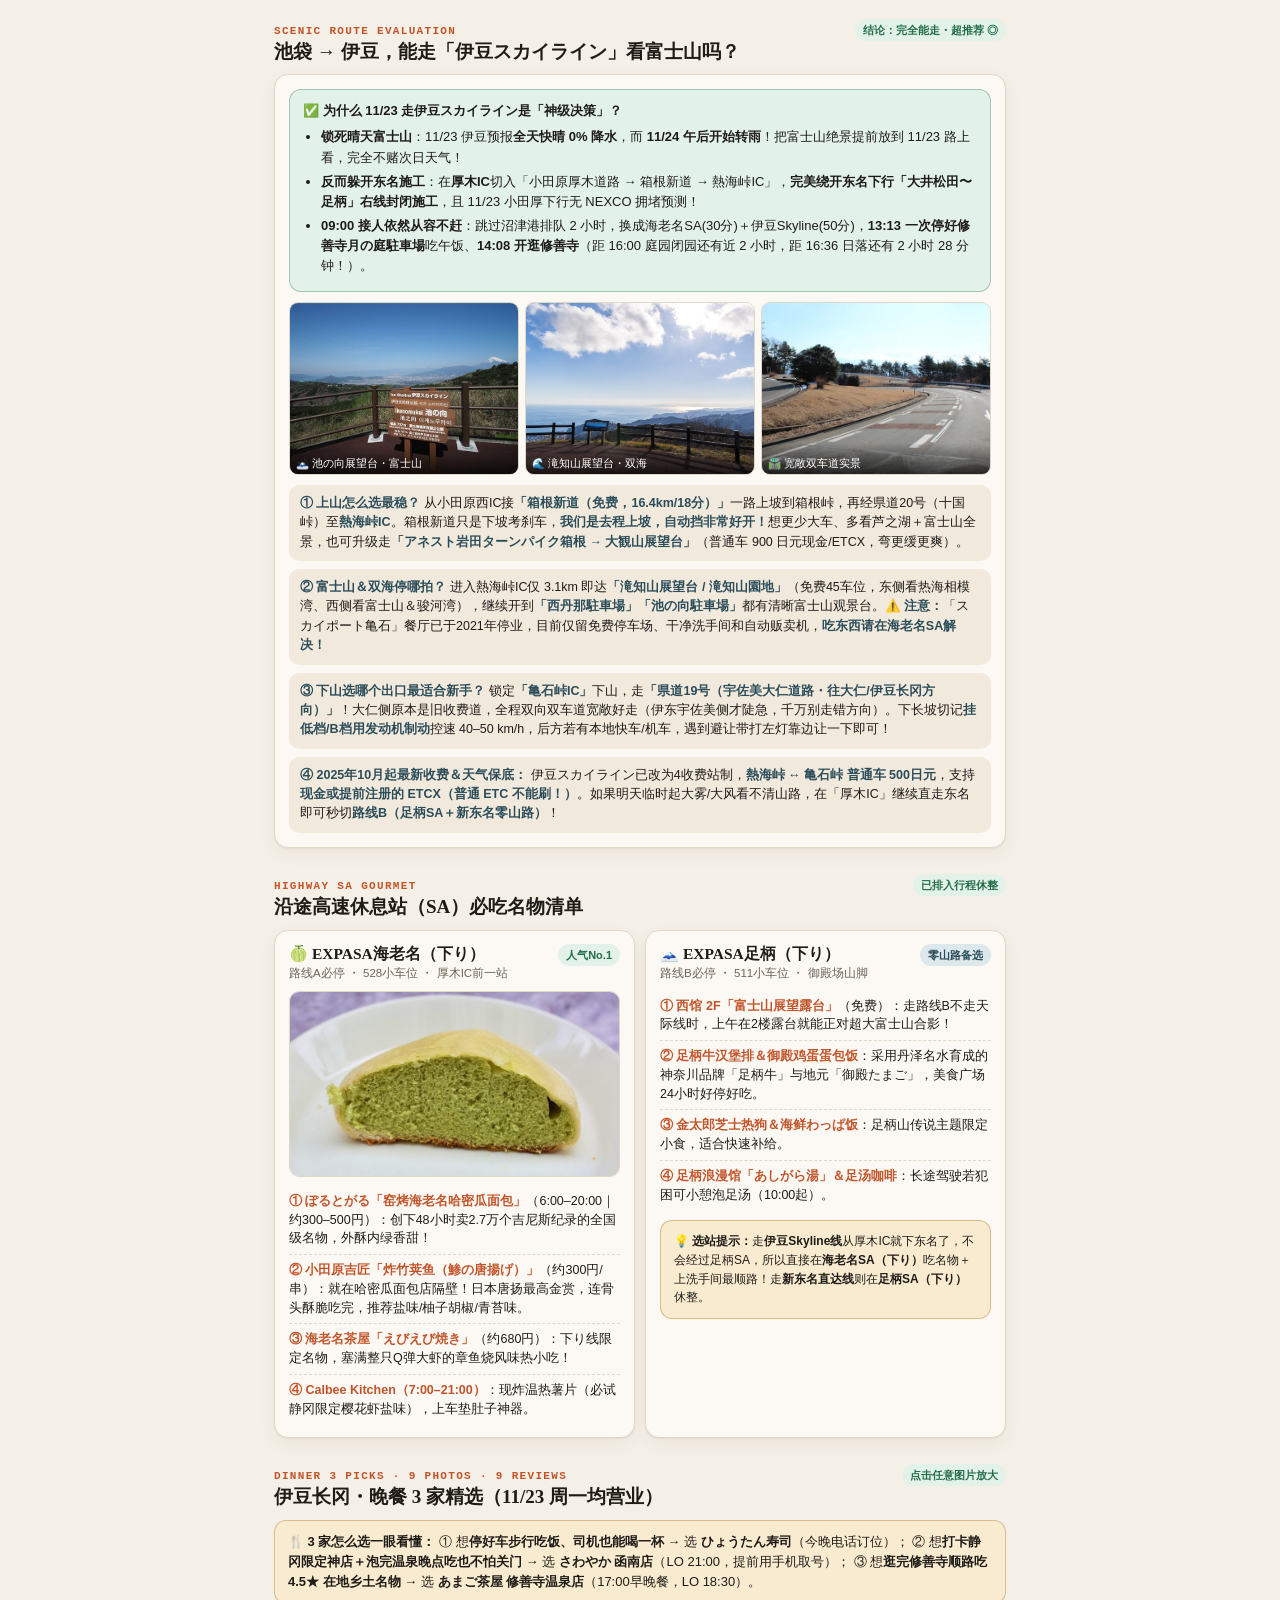
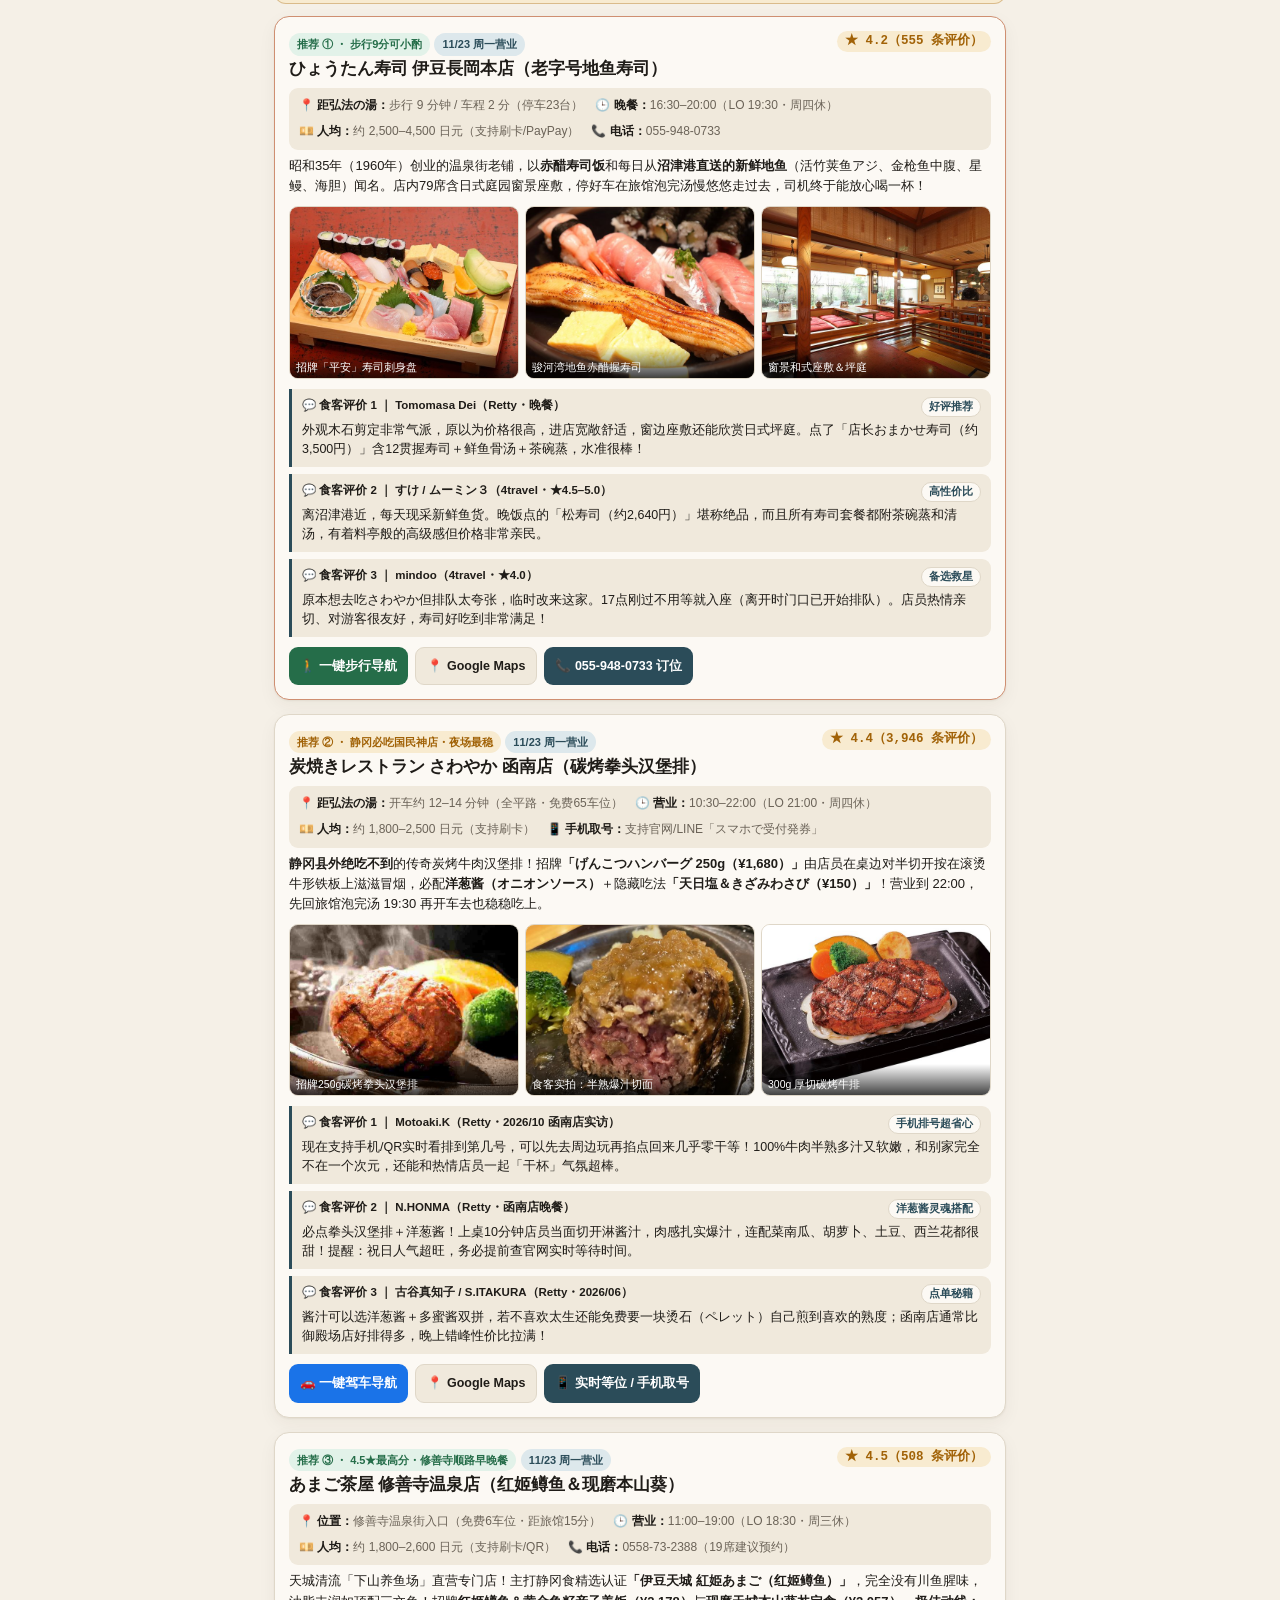
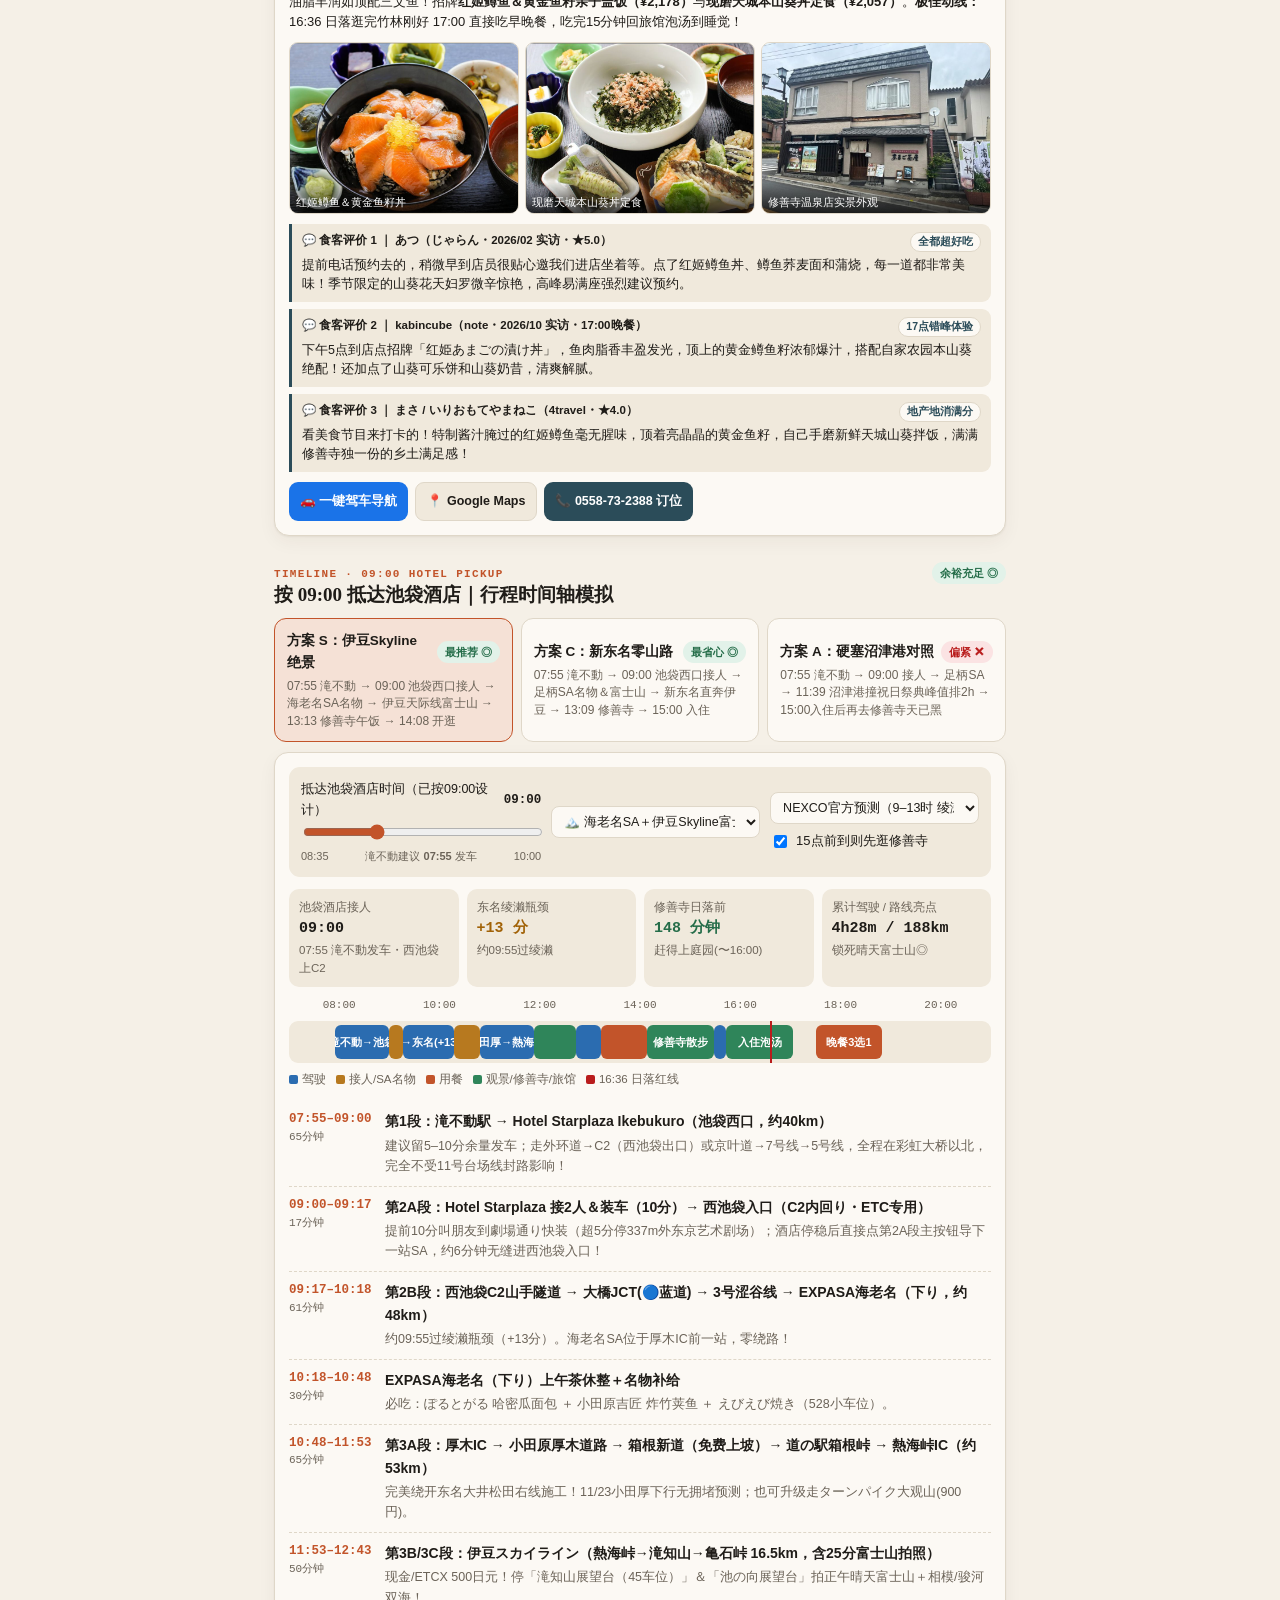
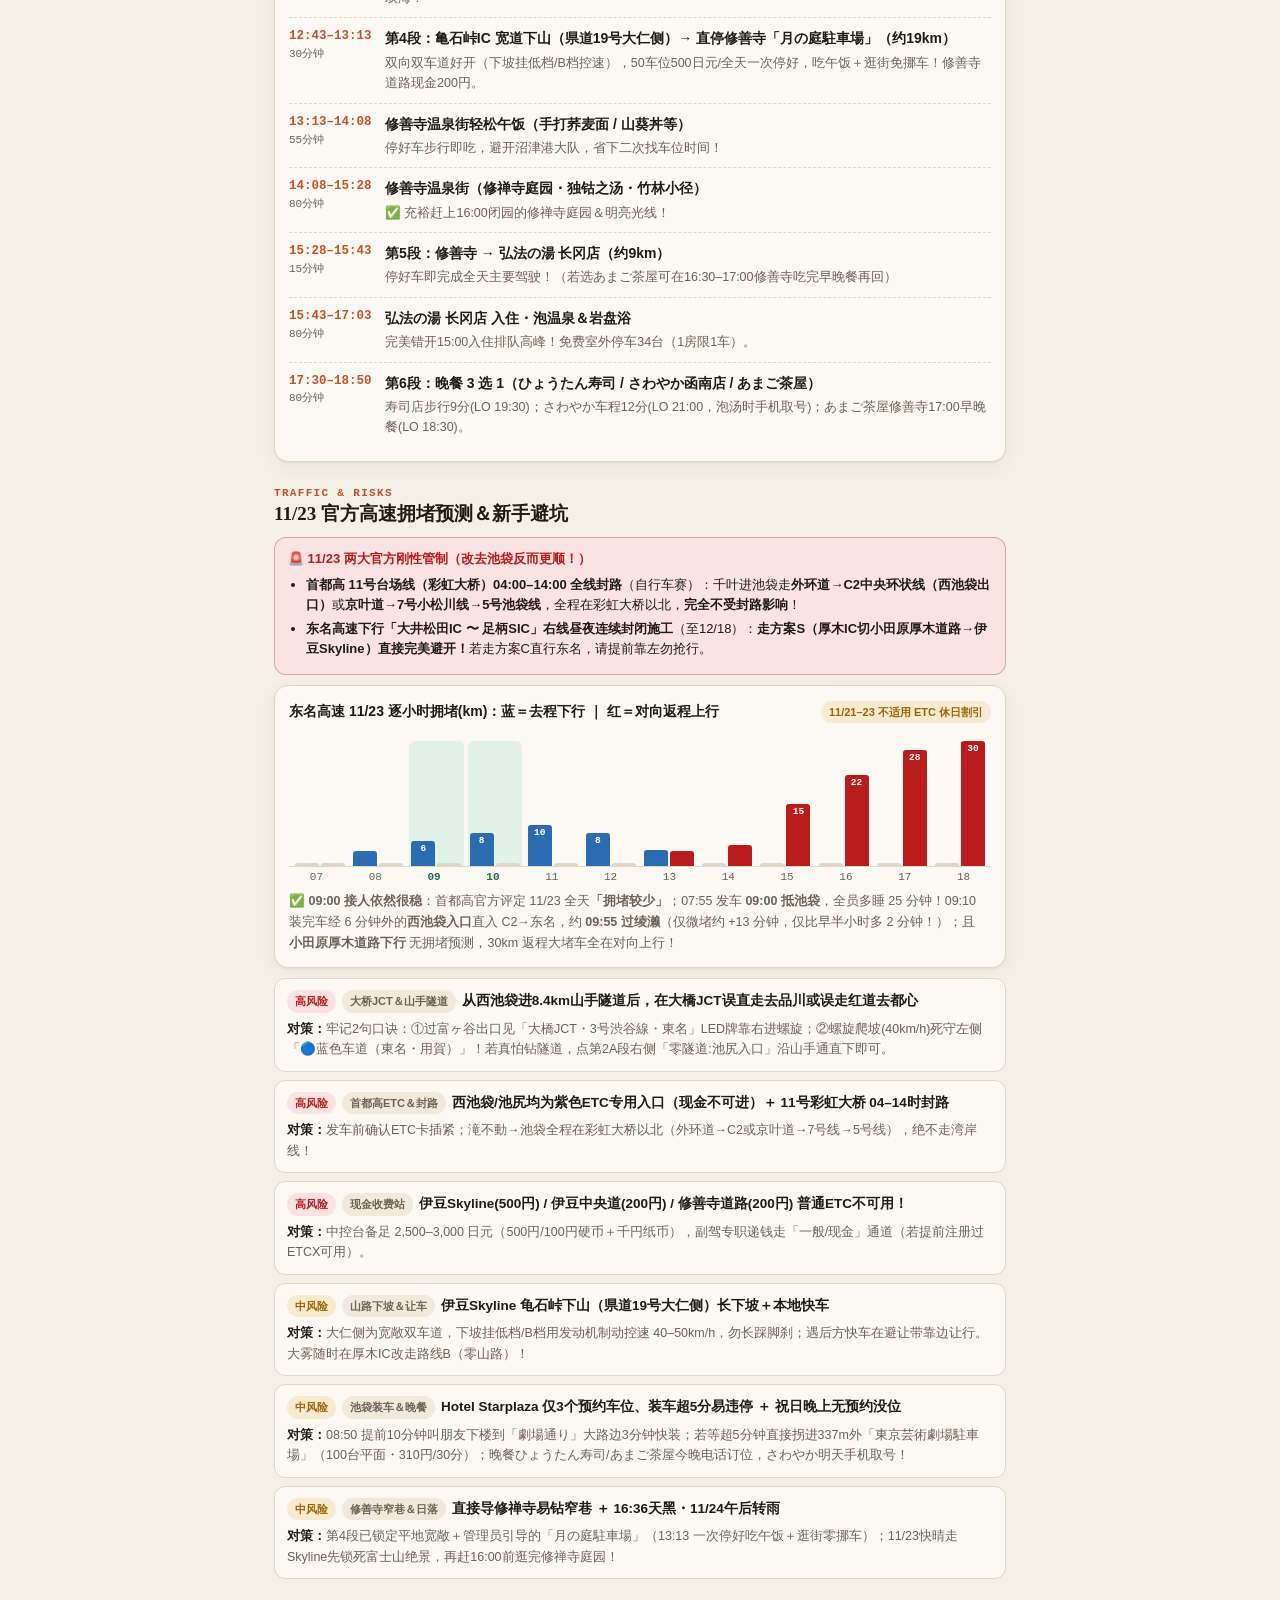
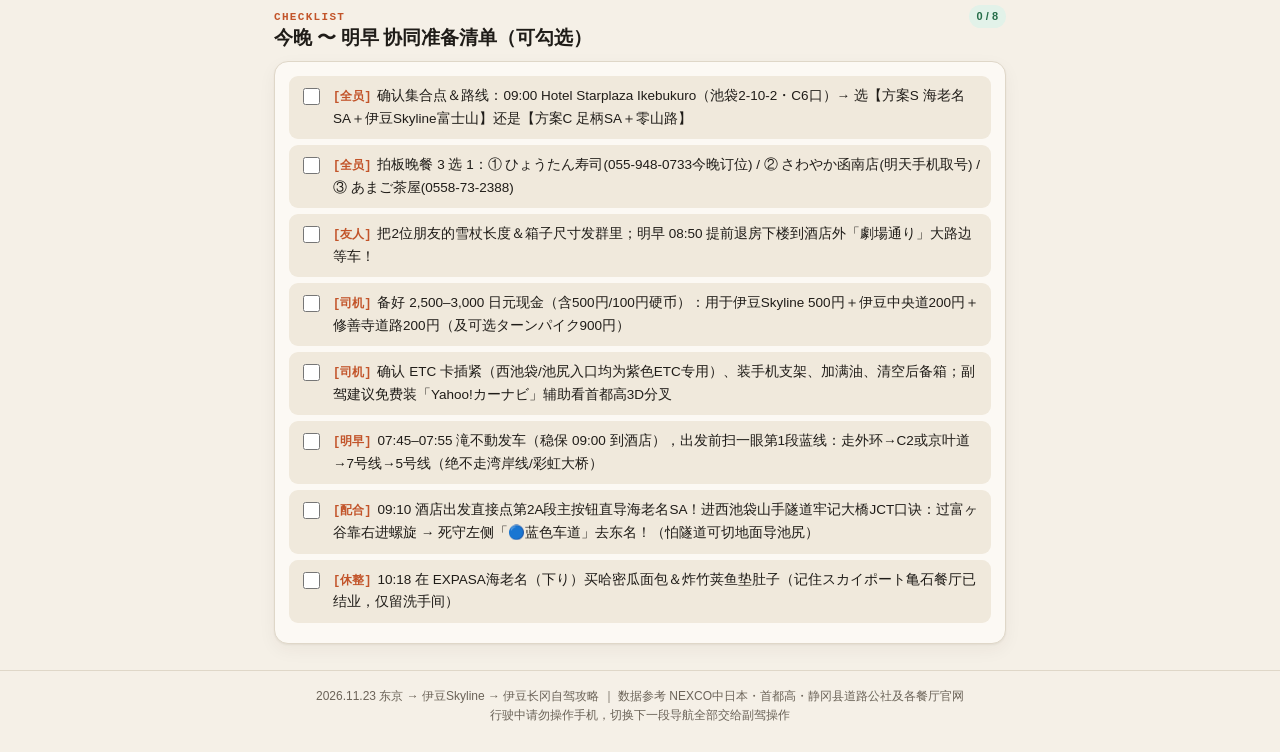
==== commit 059e9406: "Redesign full 11/23 schedule around 09:00 Hotel Starplaza Ikebukuro pickup" ====
--- a/index.html
+++ b/index.html
@@ -6,12 +6,12 @@
 <meta name="robots" content="noindex, nofollow">
 <meta name="theme-color" content="#f5f0e7" media="(prefers-color-scheme: light)">
 <meta name="theme-color" content="#161513" media="(prefers-color-scheme: dark)">
-<title>11/23 伊豆自驾一键导航＆绝景攻略｜07:30出发・池袋接人・伊豆Skyline</title>
-<meta name="description" content="2026年11月23日千叶滝不動07:30出发→Hotel Starplaza Ikebukuro(池袋西口)接人→西池袋上C2→海老名SA名物→伊豆Skyline看富士山→修善寺＆弘法の湯。含新手防选错一键Google Maps导航、3家晚餐9实拍＆真实口碑。">
+<title>11/23 伊豆自驾一键导航＆绝景攻略｜09:00池袋接人・伊豆Skyline</title>
+<meta name="description" content="2026年11月23日07:55千叶滝不動出发→09:00 Hotel Starplaza Ikebukuro(池袋西口)接人→西池袋上C2→海老名SA名物→伊豆Skyline看富士山→修善寺＆弘法の湯。含新手防选错一键Google Maps导航、3家晚餐9实拍＆真实口碑。">
 <meta property="og:type" content="website">
 <meta property="og:url" content="https://kenandxx.github.io/trip-planning/">
-<meta property="og:title" content="11/23 伊豆自驾一键导航｜池袋西口接人・伊豆Skyline富士山＆晚餐3选1">
-<meta property="og:description" content="已锁定 Hotel Starplaza Ikebukuro（池袋西口）08:35 接人！含新手防选错一键导航、西池袋/零隧道双入口、海老名SA名物、伊豆Skyline富士山＆3家晚餐9实拍。">
+<meta property="og:title" content="11/23 伊豆自驾一键导航｜09:00池袋西口接人・伊豆Skyline富士山＆晚餐3选1">
+<meta property="og:description" content="已按 09:00 抵达 Hotel Starplaza Ikebukuro（池袋西口）全新规划！含新手防选错一键导航、西池袋/零隧道双入口、海老名SA名物、伊豆Skyline富士山＆3家晚餐9实拍。">
 <meta property="og:image" content="https://kenandxx.github.io/trip-planning/og-cover.png">
 <style>
 :root{
@@ -250,10 +250,10 @@
     <div class="kicker">
       <span>2026.11.23 周一・勤劳感谢之日</span>
       <span class="ok">伊豆快晴 0%（富士山绝佳）</span>
-      <span>滝不動 07:30 最早发车</span>
+      <span>09:00 池袋酒店接人</span>
     </div>
     <h1>东京 → 伊豆Skyline → 伊豆长冈 自驾总览</h1>
-    <p class="sub">千叶滝不動 07:30 发车 → 08:35 池袋西口（Hotel Starplaza）接2位朋友 → 西池袋上C2 → 海老名SA名物 → 伊豆スカイライン富士山 → 修善寺＆弘法の湯</p>
+    <p class="sub">千叶滝不動 07:55 发车（留余量可07:45）→ 09:00 池袋西口（Hotel Starplaza）接2位朋友 → 西池袋上C2 → 海老名SA名物 → 伊豆スカイライン富士山 → 修善寺＆弘法の湯</p>
     <div class="hero-stats">
       <div class="hstat"><div class="l">天气 / 气温</div><div class="v">晴 15°/5°</div></div>
       <div class="hstat"><div class="l">日落 / 庭园闭园</div><div class="v">16:36 天黑</div></div>
@@ -314,10 +314,10 @@
     <div class="nav-card">
       <div class="nav-top">
         <span class="nav-step">第 1 段</span>
-        <div class="nav-title" id="leg1-title">07:30 滝不動 → Hotel Starplaza Ikebukuro（池袋西口）</div>
+        <div class="nav-title" id="leg1-title">07:55 滝不動 → 09:00 Hotel Starplaza Ikebukuro（池袋西口）</div>
         <span class="tag ok">约 65 分</span>
       </div>
-      <div class="nav-meta"><b>東京都豊島区池袋2-10-2</b>（池袋西口C6出口步行1分）。酒店仅3个预约车位，提前10分叫朋友下楼到旁侧宽路「劇場通り」3分钟快装；若装车/等人超5分，直接点右侧停337m外<b>「東京芸術劇場駐車場」</b>（100台平面・07:00起・310円/30分・限高2.1m）。</div>
+      <div class="nav-meta"><b>東京都豊島区池袋2-10-2</b>（池袋西口C6出口步行1分，建议 <b>07:45–07:55</b> 滝不動发车稳保 <b>09:00</b> 抵达）。酒店仅3个预约车位，提前10分（<b>08:50</b>）叫朋友下楼到旁侧宽路「劇場通り」3分钟快装；若装车/等人超5分，直接点右侧停337m外<b>「東京芸術劇場駐車場」</b>（100台平面・07:00起・310円/30分・限高2.1m）。</div>
       <div class="route-check"><b>✅ 1秒选线核对：</b>认准蓝线走 <b>「外環道 → C2中央環状線（西池袋出口）」</b>（避开C1最省心）或 <b>「京葉道路 → 7号小松川線 → 5号池袋線」</b>（均在彩虹大桥以北，完全不受11号台场线封路影响！）｜ <span class="no">❌ 绝不选含「湾岸線 / 11号台場線」的线</span>。</div>
       <div class="nav-actions">
         <a id="leg1-go" class="gbtn" target="_blank" rel="noopener" href="https://www.google.com/maps/dir/?api=1&destination=%E3%83%9B%E3%83%86%E3%83%AB%E3%82%B9%E3%82%BF%E3%83%BC%E3%83%97%E3%83%A9%E3%82%B6%E6%B1%A0%E8%A2%8B+%E6%9D%B1%E4%BA%AC%E9%83%BD%E8%B1%8A%E5%B3%B6%E5%8C%BA%E6%B1%A0%E8%A2%8B2-10-2&travelmode=driving&dir_action=navigate">🧭 一键导至 Hotel Starplaza 池袋</a>
@@ -329,7 +329,7 @@
     <div class="nav-card highlight">
       <div class="nav-top">
         <span class="nav-step blue">第 2A 段・池袋上高速神技</span>
-        <div class="nav-title">08:45 酒店接2人 → 西池袋入口（首都高C2内回り・ETC专用）</div>
+        <div class="nav-title">09:10 酒店接2人出发 → 西池袋入口（首都高C2内回り・ETC专用）</div>
         <span class="tag ok">约 6–8 分上高速</span>
       </div>
       <div class="nav-meta"><b>实操防坑：</b>切勿把地下隧道入口单独设成导航终点（进山手隧道 8.4km 无信号无法切导航，且坐标易贴到地面大和田桥错过入口）！在酒店停稳时<b>直接点下方主按钮导至下一站 SA</b>，系统会自动无缝引导经<b>要町通り→山手通り南行中央隔离带</b>钻入单向<b>「西池袋入口（C2内回り・ETC专用）」</b>（2026/11/23 已核实无施工封闭・<a href="https://www.shutoko.jp/driving/route/entrance-exit/nishiikebukuro/" target="_blank" rel="noopener" style="color:var(--nav);text-decoration:underline">首都高官方入口图↗</a>）。</div>
@@ -423,11 +423,11 @@
 
       <div class="nav-card">
         <div class="nav-top">
-          <span class="nav-step">第 3 段・慎选</span>
-          <div class="nav-title">足柄SA → 沼津港（07:30出发易撞12点峰值，建议跳过）</div>
-          <span class="tag err">11:15 硬止损</span>
-        </div>
-        <div class="nav-meta">11/23叠加沼津秋祭，若足柄出发已过<b>10:40</b>，请直接跳过本段点下方第4段直奔修善寺！</div>
+          <span class="nav-step">第 3 段・建议跳过</span>
+          <div class="nav-title">足柄SA → 沼津港（09:00接人到港已11:39正撞最高峰，强烈建议跳过）</div>
+          <span class="tag err">必撞午市峰值</span>
+        </div>
+        <div class="nav-meta">11/23叠加沼津秋祭，09:00酒店出发到足柄SA已约<b>10:44</b>，再绕沼津港会正撞11:30–13:30最猛排队潮（约2h），建议直接点下方第4段直奔修善寺！</div>
         <div class="route-check"><b>✅ 1秒选线核对：</b>认准 <b>「新東名 → 長泉沼津IC → 伊豆縦貫道」</b>（全高速零山路）。</div>
         <div class="nav-actions">
           <a class="gbtn" target="_blank" rel="noopener" href="https://www.google.com/maps/dir/?api=1&destination=%E6%B2%BC%E6%B4%A5%E3%81%BF%E3%81%AA%E3%81%A8%E6%96%B0%E9%AE%AE%E9%A4%A8+%E9%9D%99%E5%B2%A1%E7%9C%8C%E6%B2%BC%E6%B4%A5%E5%B8%82%E5%8D%83%E6%9C%AC%E6%B8%AF%E7%94%BA128-1&travelmode=driving&dir_action=navigate">🧭 一键导至 沼津港</a>
@@ -439,11 +439,11 @@
     <!-- LEG 4 (SHARED SHUZENJI) -->
     <div class="nav-card">
       <div class="nav-top">
-        <span class="nav-step">第 4 段</span>
-        <div class="nav-title">宽道下山先逛修善寺 → 「月の庭駐車場」（新手宽敞好停）</div>
+        <span class="nav-step">第 4 段・一次停好</span>
+        <div class="nav-title">宽道下山直停修善寺 → 「月の庭駐車場」（吃午饭＋逛街零挪车）</div>
         <span class="tag ok">50车位・专人引导</span>
       </div>
-      <div class="nav-meta">全天500日元、平地宽道有管理员指挥停放。<b>绝不直接导「修禅寺」本堂</b>（避免钻进窄巷）！</div>
+      <div class="nav-meta">全天500日元、平地宽道有管理员指挥停放。<b>约13:13一次停好</b>，步行在温泉街吃手打荞麦面/山葵丼，吃完<b>14:08</b>直接逛修善寺免去二次找车位！<b>绝不直接导「修禅寺」本堂</b>（避免钻窄巷）。</div>
       <div class="route-check"><b>✅ 1秒选线核对：</b>从龟石峠出发认准往 <b>「大仁 / 伊豆の国 / 県道19号」</b> 宽敞双车道下山（路线B认准<b>「伊豆縦貫道 → 修善寺道路」</b>）｜ <span class="no">❌ 绝不往「伊東 / 宇佐美」方向！</span>下长坡挂 <b>低档/B档</b> 发动机制动控速。</div>
       <div class="nav-tip"><b>现金提醒：</b>经伊豆中央道（200円）或修善寺道路（200円）普通ETC刷不了，副驾备好硬币走<b>「一般」通道</b>！先去 16:00 闭园的修禅寺庭园。</div>
       <div class="nav-actions">
@@ -554,7 +554,7 @@
         <ul>
           <li><b>锁死晴天富士山</b>：11/23 伊豆预报<b>全天快晴 0% 降水</b>，而 <b>11/24 午后开始转雨</b>！把富士山绝景提前放到 11/23 路上看，完全不赌次日天气！</li>
           <li><b>反而躲开东名施工</b>：在<b>厚木IC</b>切入「小田原厚木道路 → 箱根新道 → 熱海峠IC」，<b>完美绕开东名下行「大井松田〜足柄」右线封闭施工</b>，且 11/23 小田厚下行无 NEXCO 拥堵预测！</li>
-          <li><b>07:30 出发时间极充裕</b>：放弃沼津港排队 2 小时，换成海老名SA(30分)＋伊豆Skyline(50分)，仍能在 <b>13:50 左右到修善寺</b>（距 16:36 日落还有 2 小时 46 分钟！）。</li>
+          <li><b>09:00 接人依然从容不赶</b>：跳过沼津港排队 2 小时，换成海老名SA(30分)＋伊豆Skyline(50分)，<b>13:13 一次停好修善寺月の庭駐車場</b>吃午饭、<b>14:08 开逛修善寺</b>（距 16:00 庭园闭园还有近 2 小时，距 16:36 日落还有 2 小时 28 分钟！）。</li>
         </ul>
       </div>
 
@@ -814,34 +814,34 @@
     </article>
   </section>
 
-  <!-- 4. SCHEDULE SIMULATOR (07:30 EARLIEST PRECONDITION) -->
+  <!-- 4. SCHEDULE SIMULATOR (09:00 HOTEL ARRIVAL ANCHOR) -->
   <section id="sim">
     <div class="sec-head">
-      <div><div class="sec-k">TIMELINE · EARLIEST 07:30</div><h2>新前提（滝不動最早 07:30）行程时间轴模拟</h2></div>
+      <div><div class="sec-k">TIMELINE · 09:00 HOTEL PICKUP</div><h2>按 09:00 抵达池袋酒店｜行程时间轴模拟</h2></div>
       <span id="verdict-pill" class="tag ok">余裕充足 ◎</span>
     </div>
 
     <div class="presets">
       <button class="pbtn on" data-preset="planS" type="button">
         <div class="top"><span class="name">方案 S：伊豆Skyline绝景</span><span class="tag ok">最推荐 ◎</span></div>
-        <div class="desc">07:30 滝不動 → 08:35 池袋西口接人 → 海老名SA名物 → 伊豆天际线富士山 → 13:51 修善寺</div>
+        <div class="desc">07:55 滝不動 → 09:00 池袋西口接人 → 海老名SA名物 → 伊豆天际线富士山 → 13:13 修善寺午饭 → 14:08 开逛</div>
       </button>
       <button class="pbtn" data-preset="planC" type="button">
         <div class="top"><span class="name">方案 C：新东名零山路</span><span class="tag ok">最省心 ◎</span></div>
-        <div class="desc">07:30 滝不動 → 08:35 池袋西口接人 → 足柄SA名物＆富士山 → 新东名直奔伊豆 → 12:42 修善寺</div>
+        <div class="desc">07:55 滝不動 → 09:00 池袋西口接人 → 足柄SA名物＆富士山 → 新东名直奔伊豆 → 13:09 修善寺 → 15:00 入住</div>
       </button>
       <button class="pbtn" data-preset="planA" type="button">
         <div class="top"><span class="name">方案 A：硬塞沼津港对照</span><span class="tag err">偏紧 ✕</span></div>
-        <div class="desc">07:30 滝不動 → 足柄SA → 11:12 沼津港撞祝日祭典峰值排2h → 15:00入住后再去修善寺天已黑</div>
+        <div class="desc">07:55 滝不動 → 09:00 接人 → 足柄SA → 11:39 沼津港撞祝日祭典峰值排2h → 15:00入住后再去修善寺天已黑</div>
       </button>
     </div>
 
     <div class="card">
       <div class="ctrl">
         <div>
-          <div class="ctrl-row"><span>千叶滝不動发车（最早07:30）</span><b id="dep-out" class="mono">07:30</b></div>
-          <input id="dep-slider" type="range" min="450" max="540" step="15" value="450">
-          <div class="ctrl-row" style="font-size:11px;color:var(--soft)"><span>07:30</span><span>池袋酒店约 <b id="sjk-hint">08:35</b> 接人</span><span>09:00</span></div>
+          <div class="ctrl-row"><span>抵达池袋酒店时间（已按09:00设计）</span><b id="dep-out" class="mono">09:00</b></div>
+          <input id="dep-slider" type="range" min="515" max="600" step="5" value="540">
+          <div class="ctrl-row" style="font-size:11px;color:var(--soft)"><span>08:35</span><span>滝不動建议 <b id="sjk-hint">07:55</b> 发车</span><span>10:00</span></div>
         </div>
         <div>
           <select id="route-mode">
@@ -861,7 +861,7 @@
       </div>
 
       <div class="kpis">
-        <div class="kpi"><div class="kl">池袋酒店接人</div><div id="k-sjk" class="kv">--:--</div><div class="ks">Starplaza・西池袋上C2</div></div>
+        <div class="kpi"><div class="kl">池袋酒店接人</div><div id="k-sjk" class="kv">--:--</div><div id="k-dep-s" class="ks">07:55 滝不動发车</div></div>
         <div class="kpi"><div class="kl">东名绫濑瓶颈</div><div id="k-tomei" class="kv">--</div><div id="k-tomei-s" class="ks">--</div></div>
         <div class="kpi"><div class="kl">修善寺日落前</div><div id="k-light" class="kv">--</div><div id="k-garden" class="ks">--</div></div>
         <div class="kpi"><div class="kl">累计驾驶 / 路线亮点</div><div id="k-drv" class="kv">--</div><div id="k-num" class="ks">--</div></div>
@@ -905,7 +905,7 @@
       <div class="cchart" id="c-chart"></div>
       <div class="caxis" id="c-axis"></div>
       <p style="margin:8px 0 0;font-size:12.5px;color:var(--soft)">
-        ✅ <b>改池袋后的双重大利好</b>：首都高官方评定 11/23 全天<b>「拥堵较少」</b>；07:30 出发 08:35 抵池袋，从仅 5 分钟外的<b>西池袋入口</b>直入 C2→东名，约 <b>09:30 就过绫濑</b>（仅微堵约 +11分钟，比原新宿方案更早更顺！）；且 <b>小田原厚木道路下行</b> 无拥堵预测，30km 返程大堵车全在对向上行！
+        ✅ <b>09:00 接人依然很稳</b>：首都高官方评定 11/23 全天<b>「拥堵较少」</b>；07:55 发车 <b>09:00 抵池袋</b>，全员多睡 25 分钟！09:10 装完车经 6 分钟外的<b>西池袋入口</b>直入 C2→东名，约 <b>09:55 过绫濑</b>（仅微堵约 +13 分钟，仅比早半小时多 2 分钟！）；且 <b>小田原厚木道路下行</b> 无拥堵预测，30km 返程大堵车全在对向上行！
       </p>
     </div>
 
@@ -949,19 +949,19 @@
   {lvl:'err',tag:'高风险',cat:'首都高ETC＆封路',t:'西池袋/池尻均为紫色ETC专用入口（现金不可进）＋ 11号彩虹大桥 04–14时封路',p:'发车前确认ETC卡插紧；滝不動→池袋全程在彩虹大桥以北（外环道→C2或京叶道→7号线→5号线），绝不走湾岸线！'},
   {lvl:'err',tag:'高风险',cat:'现金收费站',t:'伊豆Skyline(500円) / 伊豆中央道(200円) / 修善寺道路(200円) 普通ETC不可用！',p:'中控台备足 2,500–3,000 日元（500円/100円硬币＋千円纸币），副驾专职递钱走「一般/现金」通道（若提前注册过ETCX可用）。'},
   {lvl:'warn',tag:'中风险',cat:'山路下坡＆让车',t:'伊豆Skyline 龟石峠下山（県道19号大仁侧）长下坡＋本地快车',p:'大仁侧为宽敞双车道，下坡挂低档/B档用发动机制动控速 40–50km/h，勿长踩脚刹；遇后方快车在避让带靠边让行。大雾随时在厚木IC改走路线B（零山路）！'},
-  {lvl:'warn',tag:'中风险',cat:'池袋装车＆晚餐',t:'Hotel Starplaza 仅3个预约车位、装车超5分易违停 ＋ 祝日晚上无预约没位',p:'到店前10分钟叫朋友下楼到「劇場通り」大路边3分钟快装；若等超5分钟直接拐进337m外「東京芸術劇場駐車場」（100台平面・310円/30分）；晚餐ひょうたん寿司/あまご茶屋今晚电话订位，さわやか明天手机取号！'},
-  {lvl:'warn',tag:'中风险',cat:'修善寺窄巷＆日落',t:'直接导修禅寺易钻窄巷 ＋ 16:36天黑・11/24午后转雨',p:'第4段已锁定平地宽敞＋管理员引导的「月の庭駐車場」；11/23快晴走Skyline先锁死富士山绝景，再赶16:00前逛完修禅寺庭园！'}
+  {lvl:'warn',tag:'中风险',cat:'池袋装车＆晚餐',t:'Hotel Starplaza 仅3个预约车位、装车超5分易违停 ＋ 祝日晚上无预约没位',p:'08:50 提前10分钟叫朋友下楼到「劇場通り」大路边3分钟快装；若等超5分钟直接拐进337m外「東京芸術劇場駐車場」（100台平面・310円/30分）；晚餐ひょうたん寿司/あまご茶屋今晚电话订位，さわやか明天手机取号！'},
+  {lvl:'warn',tag:'中风险',cat:'修善寺窄巷＆日落',t:'直接导修禅寺易钻窄巷 ＋ 16:36天黑・11/24午后转雨',p:'第4段已锁定平地宽敞＋管理员引导的「月の庭駐車場」（13:13 一次停好吃午饭＋逛街零挪车）；11/23快晴走Skyline先锁死富士山绝景，再赶16:00前逛完修禅寺庭园！'}
 ];
 
 const TODOS = [
-  {id:'t1',who:'全员',tx:'确认集合点＆路线：08:35 Hotel Starplaza Ikebukuro（池袋2-10-2・C6口）→ 选【方案S 海老名SA＋伊豆Skyline富士山】还是【方案C 足柄SA＋零山路】'},
+  {id:'t1',who:'全员',tx:'确认集合点＆路线：09:00 Hotel Starplaza Ikebukuro（池袋2-10-2・C6口）→ 选【方案S 海老名SA＋伊豆Skyline富士山】还是【方案C 足柄SA＋零山路】'},
   {id:'t2',who:'全员',tx:'拍板晚餐 3 选 1：① ひょうたん寿司(055-948-0733今晚订位) / ② さわやか函南店(明天手机取号) / ③ あまご茶屋(0558-73-2388)'},
-  {id:'t3',who:'友人',tx:'把2位朋友的雪杖长度＆箱子尺寸发群里；明早 08:25 提前退房下楼到酒店外「劇場通り」大路边等车！'},
+  {id:'t3',who:'友人',tx:'把2位朋友的雪杖长度＆箱子尺寸发群里；明早 08:50 提前退房下楼到酒店外「劇場通り」大路边等车！'},
   {id:'t4',who:'司机',tx:'备好 2,500–3,000 日元现金（含500円/100円硬币）：用于伊豆Skyline 500円＋伊豆中央道200円＋修善寺道路200円（及可选ターンパイク900円）'},
   {id:'t5',who:'司机',tx:'确认 ETC 卡插紧（西池袋/池尻入口均为紫色ETC专用）、装手机支架、加满油、清空后备箱；副驾建议免费装「Yahoo!カーナビ」辅助看首都高3D分叉'},
-  {id:'t6',who:'明早',tx:'07:30 滝不動发车前扫一眼第1段蓝线：走外环→C2或京叶道→7号线→5号线（绝不走湾岸线/彩虹大桥）'},
-  {id:'t7',who:'配合',tx:'进西池袋上C2山手隧道后牢记大橋JCT口诀：过富ヶ谷靠右进螺旋 → 死守左侧「🔵蓝色车道」去东名！（极度怕隧道可切池尻入口）'},
-  {id:'t8',who:'休整',tx:'在 EXPASA海老名（下り）买哈密瓜面包＆炸竹荚鱼垫肚子（记住スカイポート亀石餐厅已结业，仅留洗手间）'}
+  {id:'t6',who:'明早',tx:'07:45–07:55 滝不動发车（稳保 09:00 到酒店），出发前扫一眼第1段蓝线：走外环→C2或京叶道→7号线→5号线（绝不走湾岸线/彩虹大桥）'},
+  {id:'t7',who:'配合',tx:'09:10 酒店出发直接点第2A段主按钮直导海老名SA！进西池袋山手隧道牢记大橋JCT口诀：过富ヶ谷靠右进螺旋 → 死守左侧「🔵蓝色车道」去东名！（怕隧道可切地面导池尻）'},
+  {id:'t8',who:'休整',tx:'10:18 在 EXPASA海老名（下り）买哈密瓜面包＆炸竹荚鱼垫肚子（记住スカイポート亀石餐厅已结业，仅留洗手间）'}
 ];
 
 const fmt = m => `${String(Math.floor(m/60)).padStart(2,'0')}:${String(Math.round(m%60)).padStart(2,'0')}`;
@@ -983,11 +983,11 @@
   if(val){
     go.href = `https://www.google.com/maps/dir/?api=1&destination=${originEnc}&travelmode=driving&dir_action=navigate`;
     go.textContent = `🧭 一键导至 ${val}`;
-    title.textContent = `07:30 滝不動 → ${val}`;
+    title.textContent = `07:55 滝不動 → 09:00 ${val}`;
   } else {
     go.href = `https://www.google.com/maps/dir/?api=1&destination=${DEFAULT_HOTEL_ENC}&travelmode=driving&dir_action=navigate`;
     go.textContent = '🧭 一键导至 Hotel Starplaza 池袋';
-    title.textContent = '07:30 滝不動 → Hotel Starplaza Ikebukuro（池袋西口）';
+    title.textContent = '07:55 滝不動 → 09:00 Hotel Starplaza Ikebukuro（池袋西口）';
   }
   const sa = SA_DEST[curNavMode];
   const leg2aGo = document.getElementById('leg2a-go');
@@ -1023,21 +1023,21 @@
 }
 
 function runSim(){
-  const dep = +document.getElementById('dep-slider').value;
+  const sjk = +document.getElementById('dep-slider').value; // Hotel arrival time (default 540 = 09:00)
+  const dep = sjk - 65; // Back-calculated Takifudo departure (default 475 = 07:55)
   const rmode = document.getElementById('route-mode').value;
   const tmode = document.getElementById('traffic-mode').value;
   const szFirst = document.getElementById('opt-first').checked;
-  document.getElementById('dep-out').textContent = fmt(dep);
+  document.getElementById('dep-out').textContent = fmt(sjk);
+  document.getElementById('sjk-hint').textContent = fmt(dep);
 
   const list = [];
   let t = dep, drv = 0, km = 0;
 
-  list.push({s:t,d:65,tp:'d',lb:'滝不動→池袋',ti:'第1段：滝不動駅 → Hotel Starplaza Ikebukuro（池袋西口，约40km）',nt:'走外环道→C2（西池袋出口）或京叶道→7号线→5号线，全程在彩虹大桥以北，完全不受11号台场线封路影响！'});
+  list.push({s:t,d:65,tp:'d',lb:'滝不動→池袋',ti:'第1段：滝不動駅 → Hotel Starplaza Ikebukuro（池袋西口，约40km）',nt:'建议留5–10分余量发车；走外环道→C2（西池袋出口）或京叶道→7号线→5号线，全程在彩虹大桥以北，完全不受11号台场线封路影响！'});
   t+=65; drv+=65; km+=40;
-  const sjk = t;
-  document.getElementById('sjk-hint').textContent = fmt(sjk);
-
-  list.push({s:t,d:17,tp:'r',lb:'池袋接人→西池袋',ti:'第2A段：Hotel Starplaza 接2人＆装车 → 西池袋入口（C2内回り・ETC专用）',nt:'提前10分叫朋友到劇場通り快装（超5分停337m外东京艺术剧场）；单向西池袋入口距酒店仅6分钟！'});
+
+  list.push({s:t,d:17,tp:'r',lb:'池袋接人→西池袋',ti:'第2A段：Hotel Starplaza 接2人＆装车（10分）→ 西池袋入口（C2内回り・ETC专用）',nt:'提前10分叫朋友到劇場通り快装（超5分停337m外东京艺术剧场）；酒店停稳后直接点第2A段主按钮导下一站SA，约6分钟无缝进西池袋入口！'});
   t+=17; drv+=7; km+=2;
 
   const ayaseEst = t+38;
@@ -1046,23 +1046,31 @@
 
   if(rmode === 'skyline'){
     const toEbina = 48 + delay;
-    list.push({s:t,d:toEbina,tp:'d',lb:delay>=10?`C2→东名(+${delay}分)`:'C2→海老名',ti:'第2B段：西池袋C2山手隧道 → 大橋JCT(🔵蓝道) → 3号涩谷线 → EXPASA海老名（下り，约48km）',nt:`约${fmt(ayaseEst)}过绫濑瓶颈（+${delay}分）。比原新宿绕地面快15分钟！海老名SA在厚木IC前一站零绕路。`});
+    list.push({s:t,d:toEbina,tp:'d',lb:delay>=10?`C2→东名(+${delay}分)`:'C2→海老名',ti:'第2B段：西池袋C2山手隧道 → 大橋JCT(🔵蓝道) → 3号涩谷线 → EXPASA海老名（下り，约48km）',nt:`约${fmt(ayaseEst)}过绫濑瓶颈（+${delay}分）。海老名SA位于厚木IC前一站，零绕路！`});
     t+=toEbina; drv+=toEbina; km+=48;
 
-    list.push({s:t,d:30,tp:'r',lb:'海老名SA名物',ti:'EXPASA海老名（下り）休整＋名物补给',nt:'必吃：ぽるとがる 哈密瓜面包 ＋ 小田原吉匠 炸竹荚鱼 ＋ えびえび焼き（528小车位）。'});
+    list.push({s:t,d:30,tp:'r',lb:'海老名SA名物',ti:'EXPASA海老名（下り）上午茶休整＋名物补给',nt:'必吃：ぽるとがる 哈密瓜面包 ＋ 小田原吉匠 炸竹荚鱼 ＋ えびえび焼き（528小车位）。'});
     t+=30;
 
     list.push({s:t,d:65,tp:'d',lb:'小田厚→熱海峠',ti:'第3A段：厚木IC → 小田原厚木道路 → 箱根新道（免费上坡）→ 道の駅箱根峠 → 熱海峠IC（约53km）',nt:'完美绕开东名大井松田右线施工！11/23小田厚下行无拥堵预测；也可升级走ターンパイク大观山(900円)。'});
     t+=65; drv+=65; km+=53;
 
-    list.push({s:t,d:50,tp:'s',lb:'伊豆Skyline富士山',ti:'第3B/3C段：伊豆スカイライン（熱海峠→滝知山→亀石峠 16.5km，含25分富士山拍照）',nt:'现金/ETCX 500日元！停「滝知山展望台（45车位）」＆「池の向展望台」拍晴天富士山＋相模/骏河双海！'});
+    list.push({s:t,d:50,tp:'s',lb:'伊豆Skyline富士山',ti:'第3B/3C段：伊豆スカイライン（熱海峠→滝知山→亀石峠 16.5km，含25分富士山拍照）',nt:'现金/ETCX 500日元！停「滝知山展望台（45车位）」＆「池の向展望台」拍正午晴天富士山＋相模/骏河双海！'});
     t+=50; drv+=25; km+=17;
 
-    list.push({s:t,d:30,tp:'d',lb:'亀石峠下山',ti:'亀石峠IC 宽道下山 → 県道19号（大仁侧）→ 伊豆长冈/修善寺（约18km）',nt:'双向双车道好开！下长坡挂低档/B档发动机制动控速 40–50km/h。'});
-    t+=30; drv+=30; km+=18;
-
-    list.push({s:t,d:55,tp:'f',lb:'伊豆午饭',ti:'修善寺 / 伊豆长冈周边轻松午饭',nt:'避开沼津港大队，轻松吃完准备逛修善寺。'});
-    t+=55;
+    if(szFirst){
+      list.push({s:t,d:30,tp:'d',lb:'亀石峠→月の庭',ti:'第4段：亀石峠IC 宽道下山（県道19号大仁侧）→ 直停修善寺「月の庭駐車場」（约19km）',nt:'双向双车道好开（下坡挂低档/B档控速），50车位500日元/全天一次停好，吃午饭＋逛街免挪车！修善寺道路现金200円。'});
+      t+=30; drv+=30; km+=19;
+
+      list.push({s:t,d:55,tp:'f',lb:'修善寺午饭',ti:'修善寺温泉街轻松午饭（手打荞麦面 / 山葵丼等）',nt:'停好车步行即吃，避开沼津港大队，省下二次找车位时间！'});
+      t+=55;
+    } else {
+      list.push({s:t,d:28,tp:'d',lb:'亀石峠下山',ti:'亀石峠IC 宽道下山 → 県道19号（大仁侧）→ 伊豆长冈区域（约17km）',nt:'双向双车道好开！下长坡挂低档/B档发动机制动控速 40–50km/h。'});
+      t+=28; drv+=28; km+=17;
+
+      list.push({s:t,d:55,tp:'f',lb:'伊豆午饭',ti:'伊豆长冈周边轻松午饭',nt:'避开沼津港大队，准备等15:00入住。'});
+      t+=55;
+    }
     highlightTxt = '锁死晴天富士山◎';
   } else if(rmode === 'direct'){
     const hw = 74 + delay;
@@ -1082,35 +1090,36 @@
     const hw = 74 + delay;
     list.push({s:t,d:hw,tp:'d',lb:delay>=10?`C2→东名(+${delay}分)`:'C2→东名下行',ti:'第2B段：西池袋C2 → 东名下行 → EXPASA足柄（下り，约93km）',nt:`约${fmt(ayaseEst)}过绫濑（+${delay}分），大井松田右线封闭请靠左。`});
     t+=hw; drv+=hw; km+=93;
-    list.push({s:t,d:20,tp:'r',lb:'足柄SA',ti:'EXPASA足柄（下り）短暂休整',nt:'若出发已过10:40建议直接跳过沼津港！'});
+    list.push({s:t,d:20,tp:'r',lb:'足柄SA',ti:'EXPASA足柄（下り）短暂休整',nt:'09:00接人到足柄SA已近10:45，强烈建议直接跳过沼津港！'});
     t+=20;
-    list.push({s:t,d:35,tp:'d',lb:'往沼津港',ti:'第3段：足柄SA → 沼津港（约34km）',nt:'11/23叠加沼津秋祭。'});
+    list.push({s:t,d:35,tp:'d',lb:'往沼津港',ti:'第3段：足柄SA → 沼津港（约34km）',nt:'11/23叠加沼津秋祭，11:30–13:30为最猛饭点峰值。'});
     t+=35; drv+=35; km+=34;
     let stay = t >= 660 ? 115 : 85;
     if(t >= 660){ numBad = true; highlightTxt = `${fmt(t)}到沼津(撞峰值2h)`; }
     else { highlightTxt = `${fmt(t)}到沼津(轻排队)`; }
-    list.push({s:t,d:stay,tp:'f',lb:'沼津港午饭',ti:'沼津港海鲜午饭（含停车＋等位）',nt:numBad?'❌ 07:30出发到沼津港已撞11点后祝日＋秋祭峰值，强烈建议改走方案S！':'需抓紧时间。'});
+    list.push({s:t,d:stay,tp:'f',lb:'沼津港午饭',ti:'沼津港海鲜午饭（含停车＋等位）',nt:numBad?'❌ 09:00接人到沼津港已正撞午市祝日＋秋祭峰值，强烈建议改走方案S！':'需抓紧时间。'});
     t+=stay;
     list.push({s:t,d:30,tp:'d',lb:'往伊豆',ti:'沼津港 → 伊豆长冈区域（约13km）',nt:'伊豆中央道现金200日元。'});
     t+=30; drv+=30; km+=13;
   }
 
   let szStart = 0;
-  if(szFirst && t < 900){
-    const driveSz = rmode === 'skyline' ? 10 : 15;
-    list.push({s:t,d:driveSz,tp:'d',lb:'往修善寺',ti:'第4段：前往修善寺「月の庭駐車場」（平地宽敞・专人引导）',nt:'修善寺道路现金200日元；50车位500日元/天，绝不钻窄巷！'});
-    t+=driveSz; drv+=driveSz; km+=9;
+  if(szFirst && t < 915){
+    if(rmode !== 'skyline'){
+      list.push({s:t,d:15,tp:'d',lb:'往修善寺',ti:'第4段：前往修善寺「月の庭駐車場」（平地宽敞・专人引导）',nt:'修善寺道路现金200日元；50车位500日元/天，绝不钻窄巷！'});
+      t+=15; drv+=15; km+=9;
+    }
     szStart = t;
-    list.push({s:t,d:80,tp:'s',lb:'修善寺散步',ti:'修善寺温泉街（独钴之汤・修禅寺庭园・竹林小径）',nt:szStart<=915?'✅ 充裕赶上16:00闭园的修禅寺庭园＆明亮光线！':'⚠️ 优先进16:00闭园的修禅寺庭园。'});
+    list.push({s:t,d:80,tp:'s',lb:'修善寺散步',ti:'修善寺温泉街（修禅寺庭园・独钴之汤・竹林小径）',nt:szStart<=915?'✅ 充裕赶上16:00闭园的修禅寺庭园＆明亮光线！':'⚠️ 优先进16:00闭园的修禅寺庭园。'});
     t+=80;
-    list.push({s:t,d:15,tp:'d',lb:'回旅馆',ti:'第5段：修善寺 → 弘法の湯 长冈店（约9km）',nt:'停好车即完成主要驾驶任务！（若选あまご茶屋可在17:00修善寺吃完再回）'});
+    list.push({s:t,d:15,tp:'d',lb:'回旅馆',ti:'第5段：修善寺 → 弘法の湯 长冈店（约9km）',nt:'停好车即完成全天主要驾驶！（若选あまご茶屋可在16:30–17:00修善寺吃完早晚餐再回）'});
     t+=15; drv+=15; km+=9;
     const ci = Math.max(t, 900);
-    list.push({s:ci,d:70,tp:'s',lb:'入住泡汤',ti:'弘法の湯 长冈店 入住・泡温泉＆岩盘浴',nt:'免费室外停车34台（1房限1车，15:00起入住）。'});
-    t = ci + 70;
+    list.push({s:ci,d:80,tp:'s',lb:'入住泡汤',ti:'弘法の湯 长冈店 入住・泡温泉＆岩盘浴',nt:ci>915?'完美错开15:00入住排队高峰！免费室外停车34台（1房限1车）。':'免费室外停车34台（1房限1车，15:00起入住）。'});
+    t = ci + 80;
   } else {
     const ci = Math.max(t, 900);
-    if(t < 900) list.push({s:t,d:900-t,tp:'r',lb:'等入住',ti:'旅馆周边小憩（等待15:00入住）',nt:'勾选「先逛修善寺」可赚回1小时白天观光。'});
+    if(t < 900) list.push({s:t,d:900-t,tp:'r',lb:'等入住',ti:'旅馆周边小憩（等待15:00入住）',nt:'勾选「先逛修善寺」可赚回1.5小时白天观光。'});
     list.push({s:ci,d:45,tp:'s',lb:'办入住',ti:'第5段：弘法の湯 长冈店 办理入住＆放行李',nt:'祝日15点前后车位略紧。'});
     t = ci + 45;
     list.push({s:t,d:15,tp:'d',lb:'往修善寺',ti:'第4段：旅馆 → 修善寺「月の庭駐車場」',nt:'修善寺道路现金200日元。'});
@@ -1122,11 +1131,12 @@
     t+=15; drv+=15; km+=9;
   }
 
-  const din = Math.max(t, 1065);
-  list.push({s:din,d:80,tp:'f',lb:'晚餐3选1',ti:'第6段：晚餐 3 选 1（ひょうたん寿司 / さわやか函南店 / あまご茶屋）',nt:'寿司店步行9分(LO 19:30)；さわやか车程12分(LO 21:00，手机提前取号)；あまご茶屋修善寺17:00早晚餐(LO 18:30)。'});
+  const din = Math.max(t, 1050);
+  list.push({s:din,d:80,tp:'f',lb:'晚餐3选1',ti:'第6段：晚餐 3 选 1（ひょうたん寿司 / さわやか函南店 / あまご茶屋）',nt:'寿司店步行9分(LO 19:30)；さわやか车程12分(LO 21:00，泡汤时手机取号)；あまご茶屋修善寺17:00早晚餐(LO 18:30)。'});
 
   const light = Math.max(0, 996 - szStart);
   document.getElementById('k-sjk').textContent = fmt(sjk);
+  document.getElementById('k-dep-s').textContent = `${fmt(dep)} 滝不動发车・西池袋上C2`;
   const kt = document.getElementById('k-tomei');
   kt.textContent = delay===0?'0 拥堵':`+${delay} 分`;
   kt.style.color = delay===0?'var(--ok)':(delay<=18?'var(--warn)':'var(--err)');
@@ -1145,9 +1155,9 @@
   else if(light>=25 && !numBad){vp.className='tag warn';vp.textContent='略偏紧 △';}
   else{vp.className='tag err';vp.textContent='偏紧・建议改方案S ✕';}
 
-  const minS=420, span=810, pct=m=>Math.max(0,Math.min(100,(m-minS)/span*100));
+  const minS=420, span=840, pct=m=>Math.max(0,Math.min(100,(m-minS)/span*100));
   const ga=document.getElementById('g-axis'); ga.innerHTML='';
-  [420,540,660,780,900,1020,1140].forEach(m=>{
+  [480,600,720,840,960,1080,1200].forEach(m=>{
     const s=document.createElement('span');
     s.style.cssText=`position:absolute;left:${pct(m)}%;transform:translateX(-50%)`;
     s.textContent=fmt(m); ga.appendChild(s);
@@ -1175,13 +1185,13 @@
   const c=document.getElementById('c-chart'), a=document.getElementById('c-axis');
   CONGESTION.forEach((x,i)=>{
     const col=document.createElement('div');
-    col.className='ccol'+(i===2?' best':'');
+    col.className='ccol'+((i===2||i===3)?' best':'');
     const dh=Math.max(x.d?12:3,Math.round(x.d/30*100));
     const uh=Math.max(x.u?12:3,Math.round(x.u/30*100));
     col.innerHTML=`<div class="cbar" style="height:${dh}%;background:${x.d?'#2b6cb0':'var(--line)'}">${x.d>=6?x.d:''}</div><div class="cbar" style="height:${uh}%;background:${x.u?'#b91c1c':'var(--line)'}">${x.u>=10?x.u:''}</div>`;
     c.appendChild(col);
     const l=document.createElement('div'); l.textContent=x.h.replace('时','');
-    if(i===2){l.style.color='var(--ok)';l.style.fontWeight='700';}
+    if(i===2||i===3){l.style.color='var(--ok)';l.style.fontWeight='700';}
     a.appendChild(l);
   });
 }
@@ -1195,7 +1205,7 @@
   });
 }
 
-const KEY='izu_wx_chk_v4';
+const KEY='izu_wx_chk_v5';
 function drawTodos(){
   let st={}; try{st=JSON.parse(localStorage.getItem(KEY)||'{}');}catch{}
   const w=document.getElementById('chk-wrap'); w.innerHTML='';
@@ -1218,7 +1228,7 @@
   document.querySelectorAll('.pbtn').forEach(x=>x.classList.remove('on'));
   b.classList.add('on');
   const p=b.dataset.preset;
-  document.getElementById('dep-slider').value = 450;
+  document.getElementById('dep-slider').value = 540;
   if(p==='planS'){document.getElementById('route-mode').value='skyline';document.getElementById('opt-first').checked=true;}
   if(p==='planC'){document.getElementById('route-mode').value='direct';document.getElementById('opt-first').checked=true;}
   if(p==='planA'){document.getElementById('route-mode').value='numazu';document.getElementById('opt-first').checked=false;}
@@ -1239,7 +1249,7 @@
 lb.addEventListener('click',e=>{if(e.target===lb) lb.classList.remove('show');});
 
 document.getElementById('copy-wx-btn').addEventListener('click',()=>{
-  const txt = `【11/23 周一・伊豆自驾最新攻略＆一键导航（已锁定池袋酒店！）】\n明天伊豆全天大晴天（15℃/5℃，日落16:36），24日午后可能转雨，所以我们明天直接冲富士山绝景线！页面含防选错一键Google Maps导航＋3家晚餐9张实拍👇\nhttps://kenandxx.github.io/trip-planning/\n\n🚗 最新时间安排（滝不動最早 07:30 出发）：\n・08:35 抵达 Hotel Starplaza Ikebukuro（池袋2-10-2・西口C6）接2位朋友！请 08:25 提前下楼到酒店旁「劇場通り」大路边快装（超5分拐去337m外东京艺术剧场地下停车）\n・08:52 从仅5分钟外的【西池袋入口】直上C2山手隧道→东名（比原新宿快15分钟！）\n・09:51 EXPASA海老名(下り)吃名物休整30分（哈密瓜面包・炸竹荚鱼・えびえび焼き）\n・11:26 走【伊豆スカイライン】看富士山＋相模/骏河双海！（完美避开东名大井松田施工，跳过沼津港排队2小时）\n・13:51 先趁天亮逛修善寺温泉街＆修禅寺庭园（16:00闭园）\n・15:26 入住弘法の湯长冈店泡温泉＆岩盘浴\n\n🍽️ 今晚请大家投票选 1 家晚餐（点网页看9张图＆评价）：\n① ひょうたん寿司（步行9分・老字号地鱼寿司・司机可小酌・LO 19:30）\n② さわやか 函南店（静冈限定碳烤拳头汉堡排・车程12分・LO 21:00 可手机取号）\n③ あまご茶屋 修善寺温泉店（4.5★红姬鳟鱼＆现磨山葵・17:00逛完直接吃・LO 18:30）\n\n麻烦报一下雪杖长度＆箱子尺寸，明早 08:25 池袋酒店楼下见！`;
+  const txt = `【11/23 周一・伊豆自驾最新攻略＆一键导航（09:00 池袋酒店接人版）】\n明天伊豆全天大晴天（15℃/5℃，日落16:36），24日午后可能转雨，所以我们明天直接冲富士山绝景线！页面含防选错一键Google Maps导航＋3家晚餐9张实拍👇\nhttps://kenandxx.github.io/trip-planning/\n\n🚗 最新时间安排（按 09:00 抵达酒店设计，全员多睡 25 分钟！）：\n・07:55 千叶滝不動出发（留余量可07:45）\n・09:00 抵达 Hotel Starplaza Ikebukuro（池袋2-10-2・西口C6）接2位朋友！请 08:50 提前退房下楼到酒店旁「劇場通り」大路边快装（超5分拐去337m外东京艺术剧场地下停车）\n・09:10 出发直导海老名SA（约6分无缝进西池袋C2山手隧道→大桥JCT蓝道→东名）\n・10:18 EXPASA海老名(下り)吃名物休整30分（哈密瓜面包・炸竹荚鱼・えびえび焼き）\n・11:53 走【伊豆スカイライン】拍正午晴天富士山＋相模/骏河双海！（避开大井松田施工，跳过沼津港排队2小时）\n・13:13 一次停好修善寺「月の庭駐車場」吃午饭，14:08 零挪车逛修善寺＆修禅寺庭园（16:00闭园，距日落还有2.5小时！）\n・15:43 丝滑入住弘法の湯长冈店（避开15:00高峰）泡温泉＆岩盘浴\n\n🍽️ 今晚请大家投票选 1 家晚餐（点网页看9张图＆评价）：\n① ひょうたん寿司（步行9分・老字号地鱼寿司・司机可小酌・LO 19:30）\n② さわやか 函南店（静冈限定碳烤拳头汉堡排・车程12分・LO 21:00 泡汤时手机取号）\n③ あまご茶屋 修善寺温泉店（4.5★红姬鳟鱼＆现磨山葵・17:00逛完直接吃・LO 18:30）\n\n麻烦报一下雪杖长度＆箱子尺寸，明早 08:50 池袋酒店楼下见！`;
   if(navigator.clipboard){navigator.clipboard.writeText(txt).catch(()=>{});}
   const t=document.getElementById('toast'); t.classList.add('show');
   setTimeout(()=>t.classList.remove('show'),2400);
